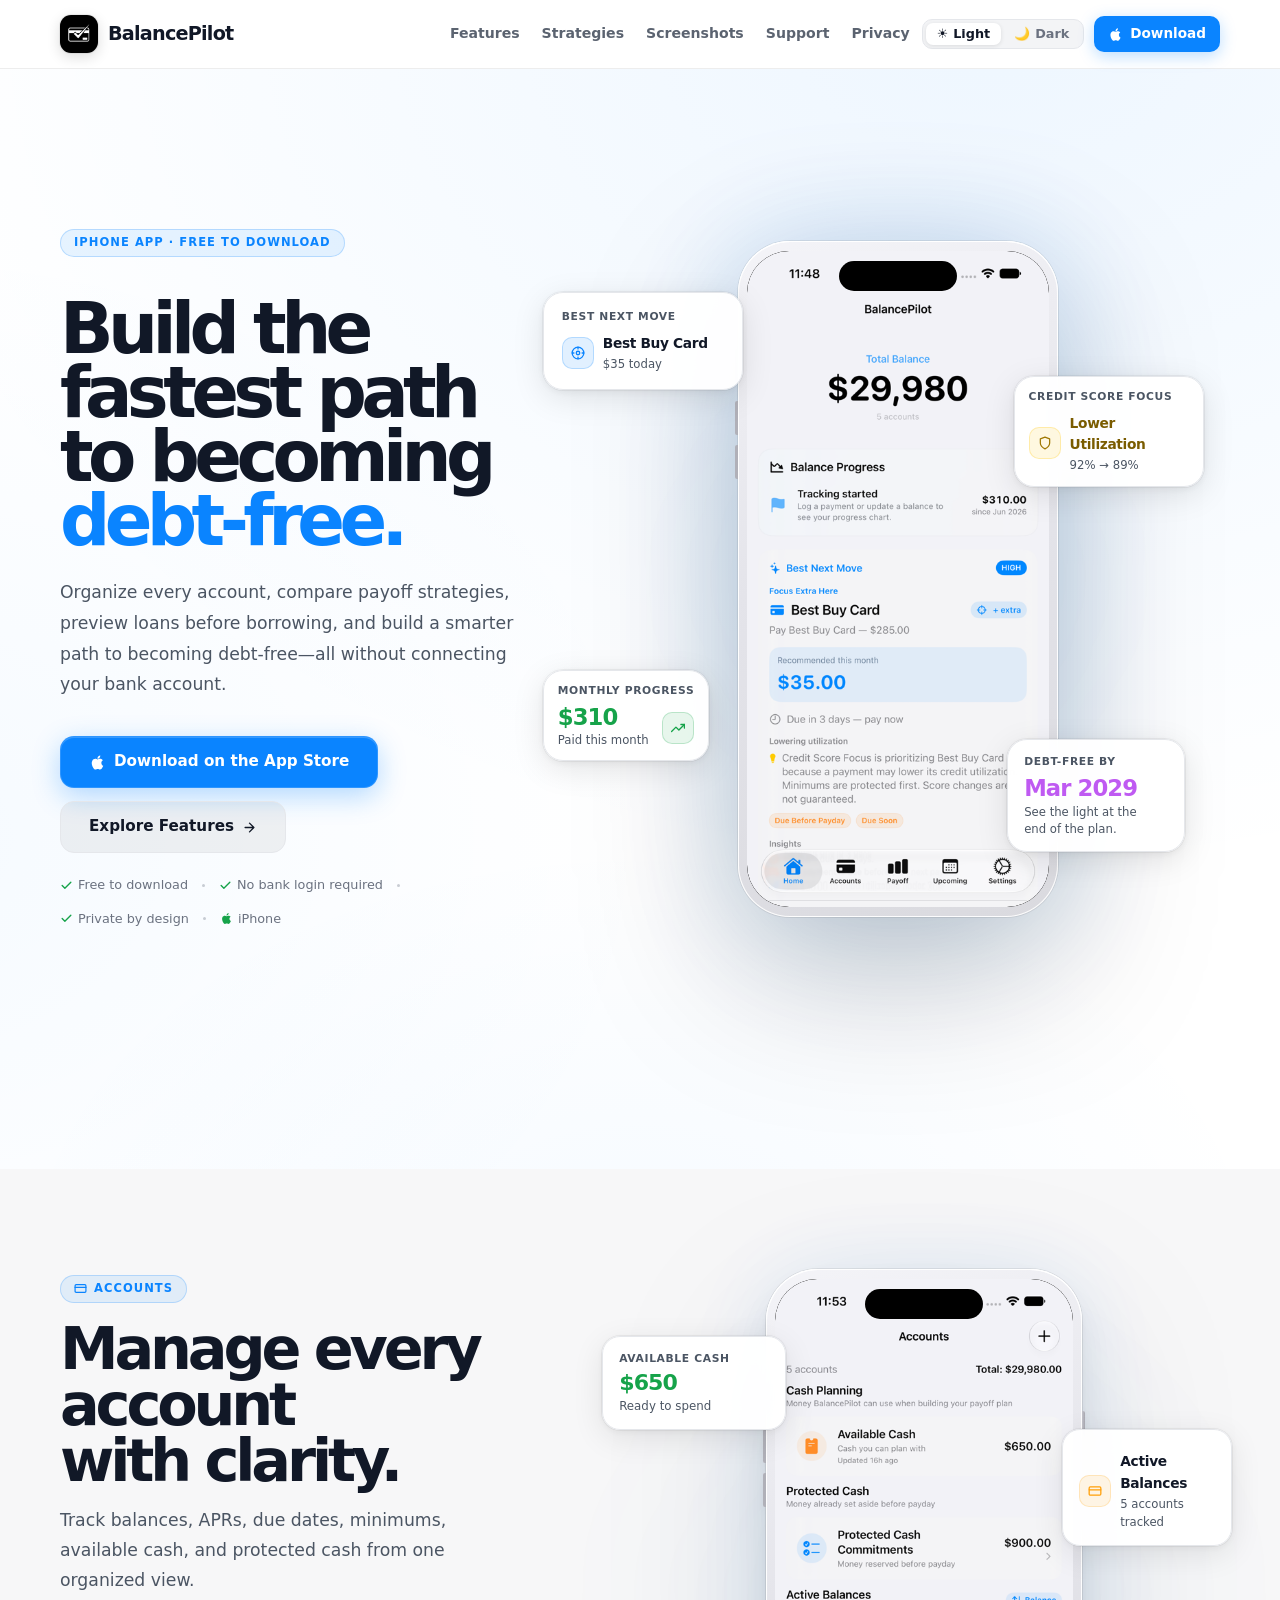
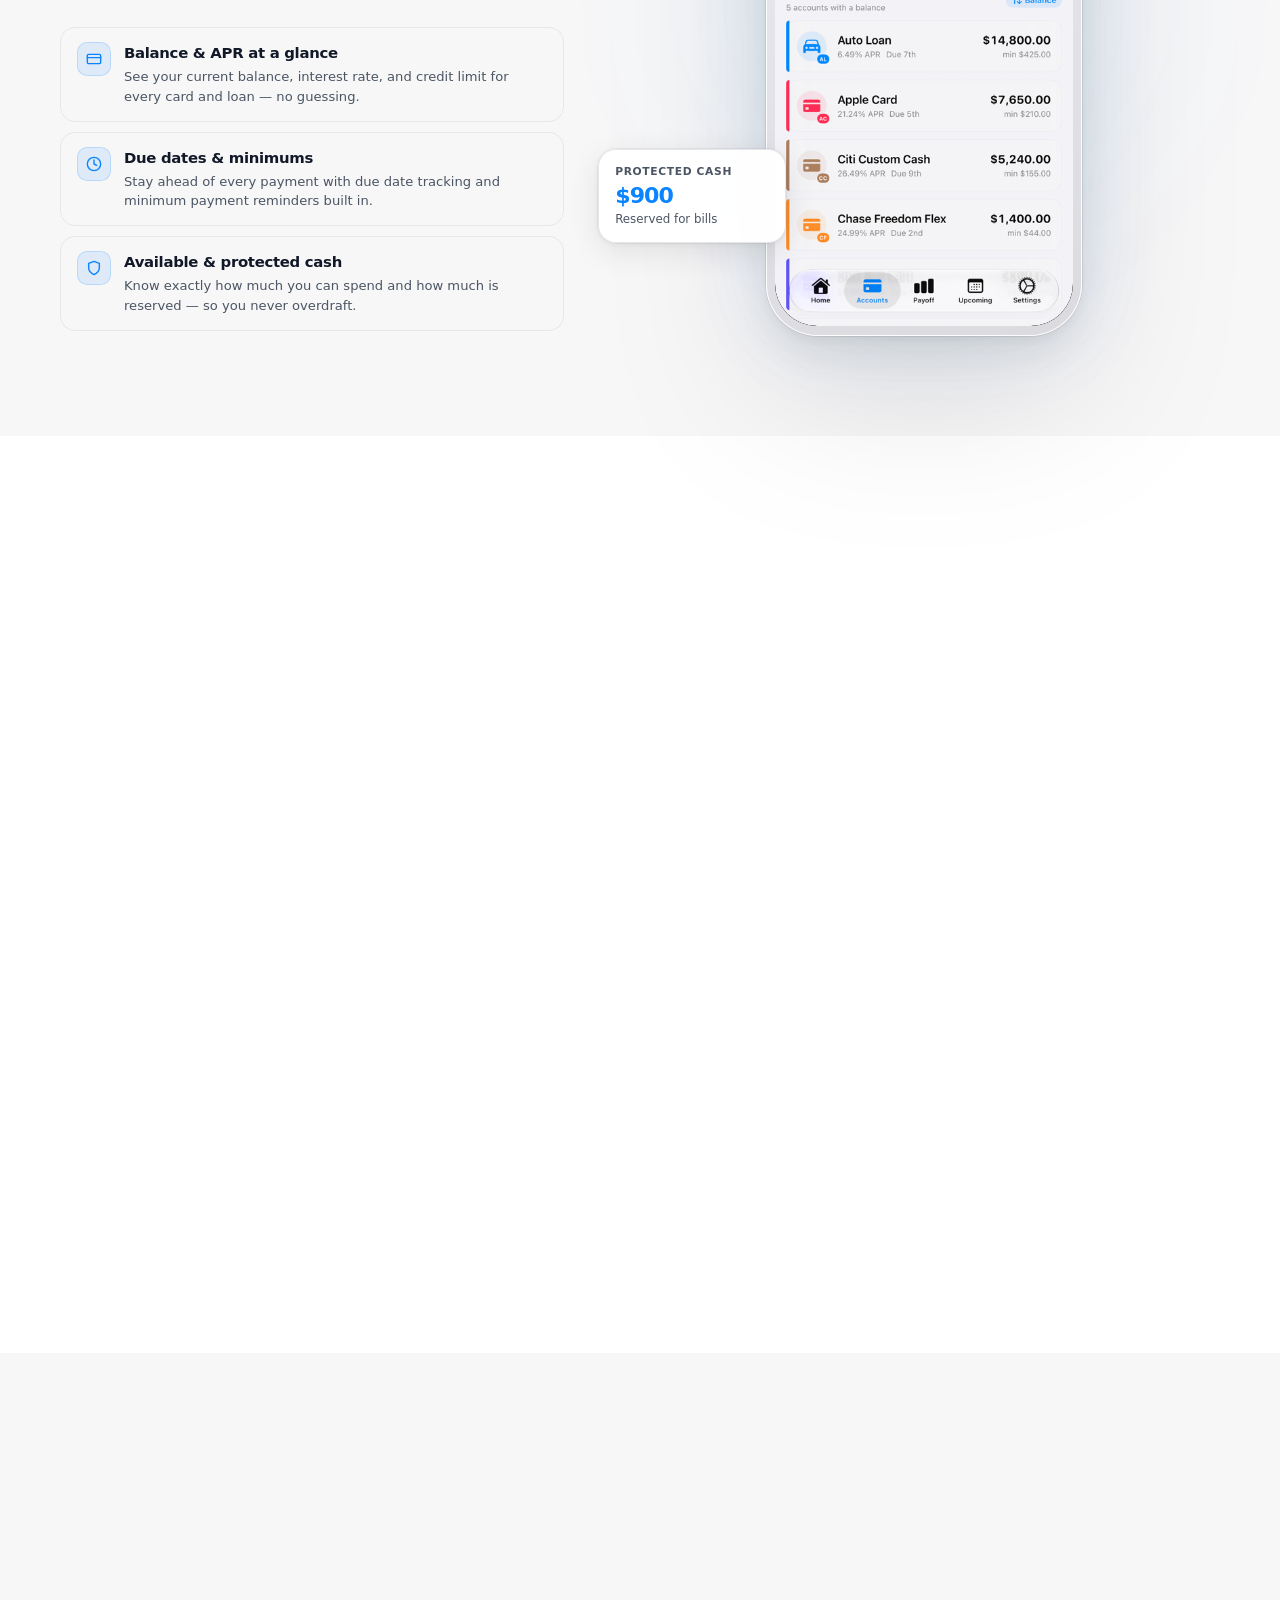
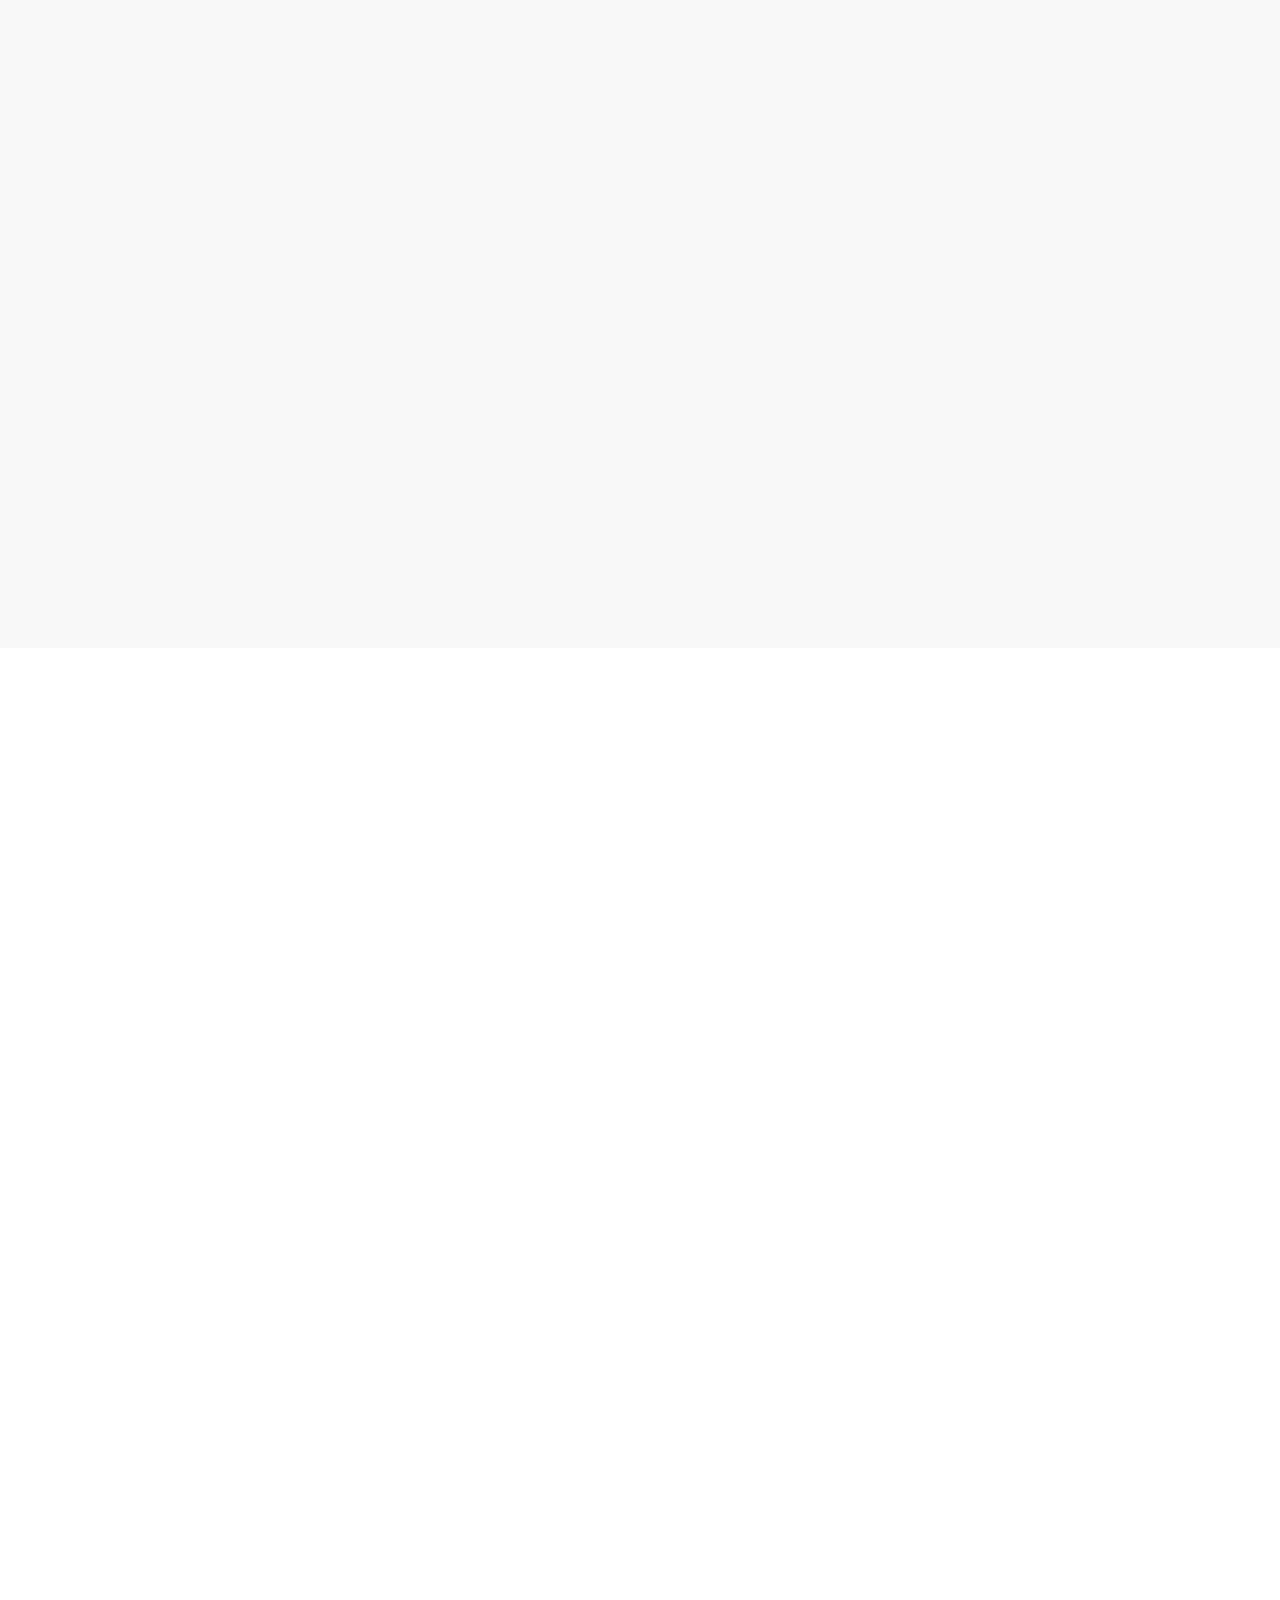
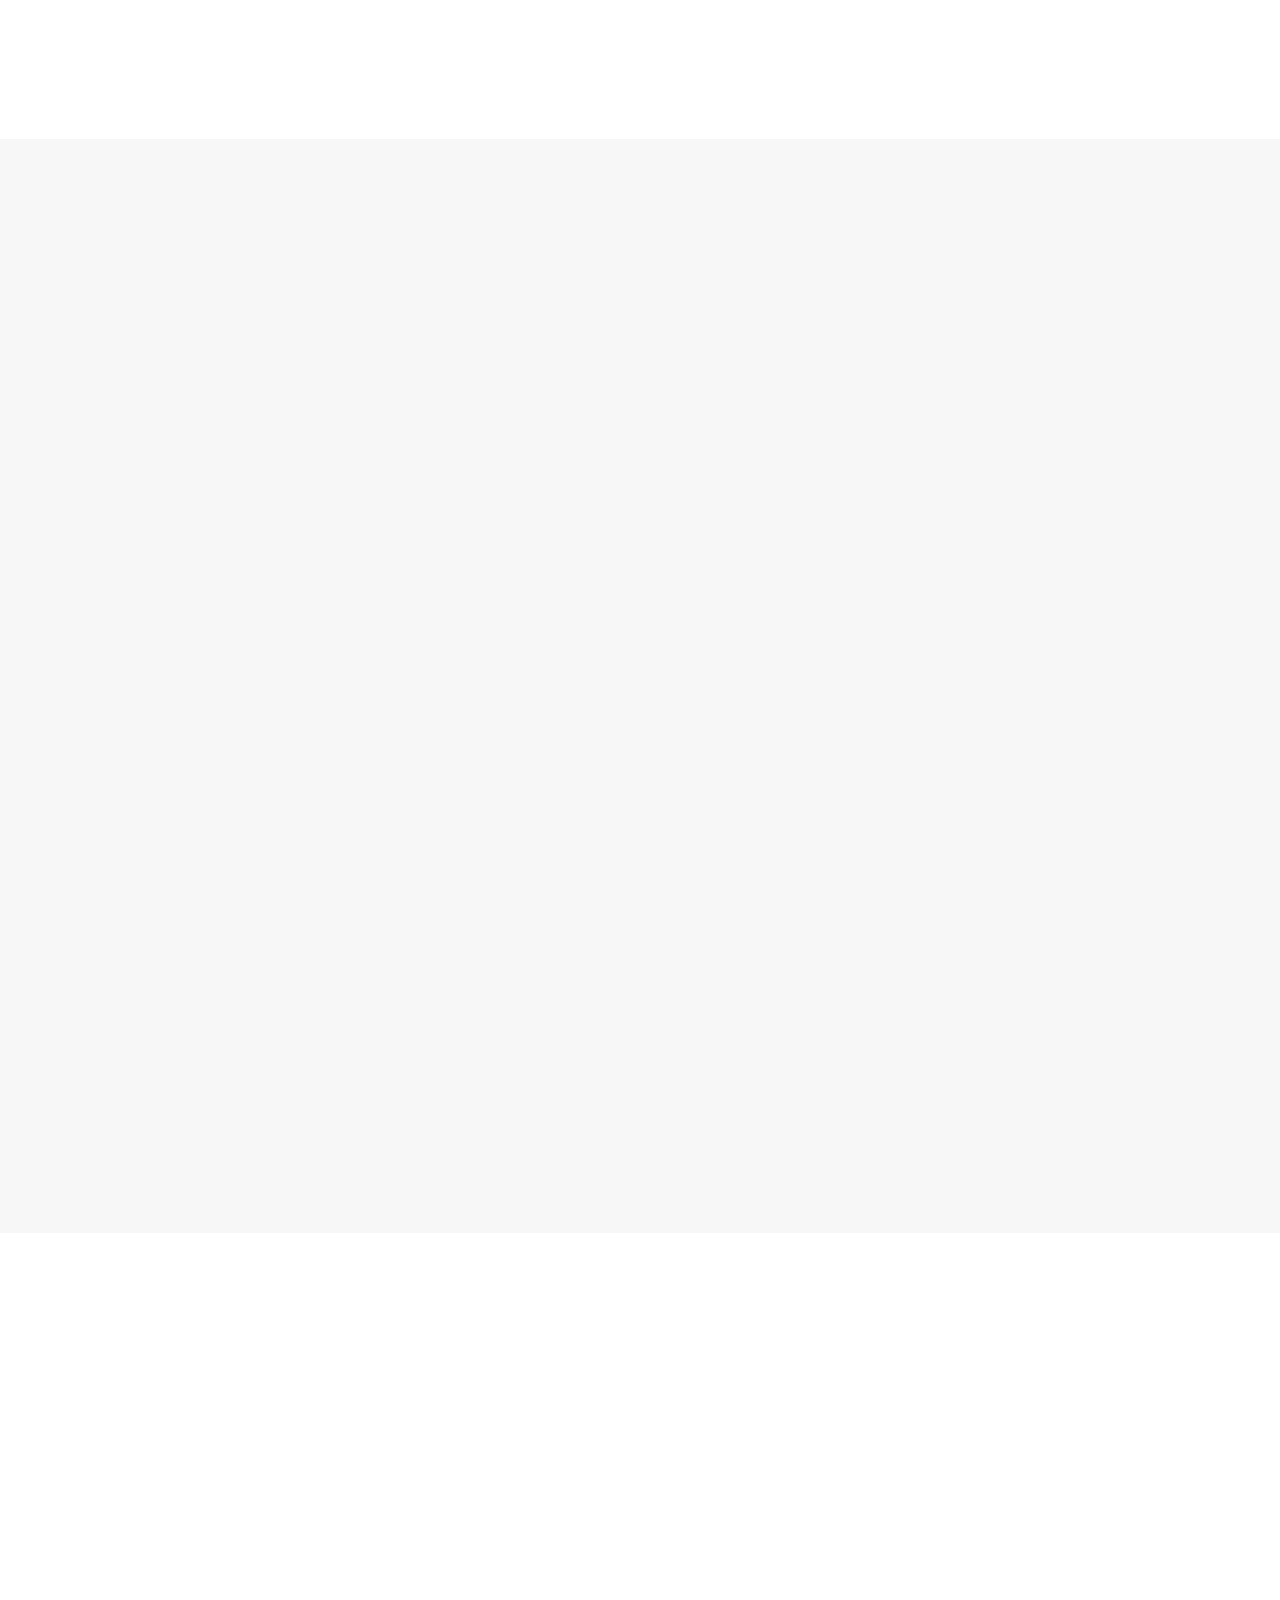
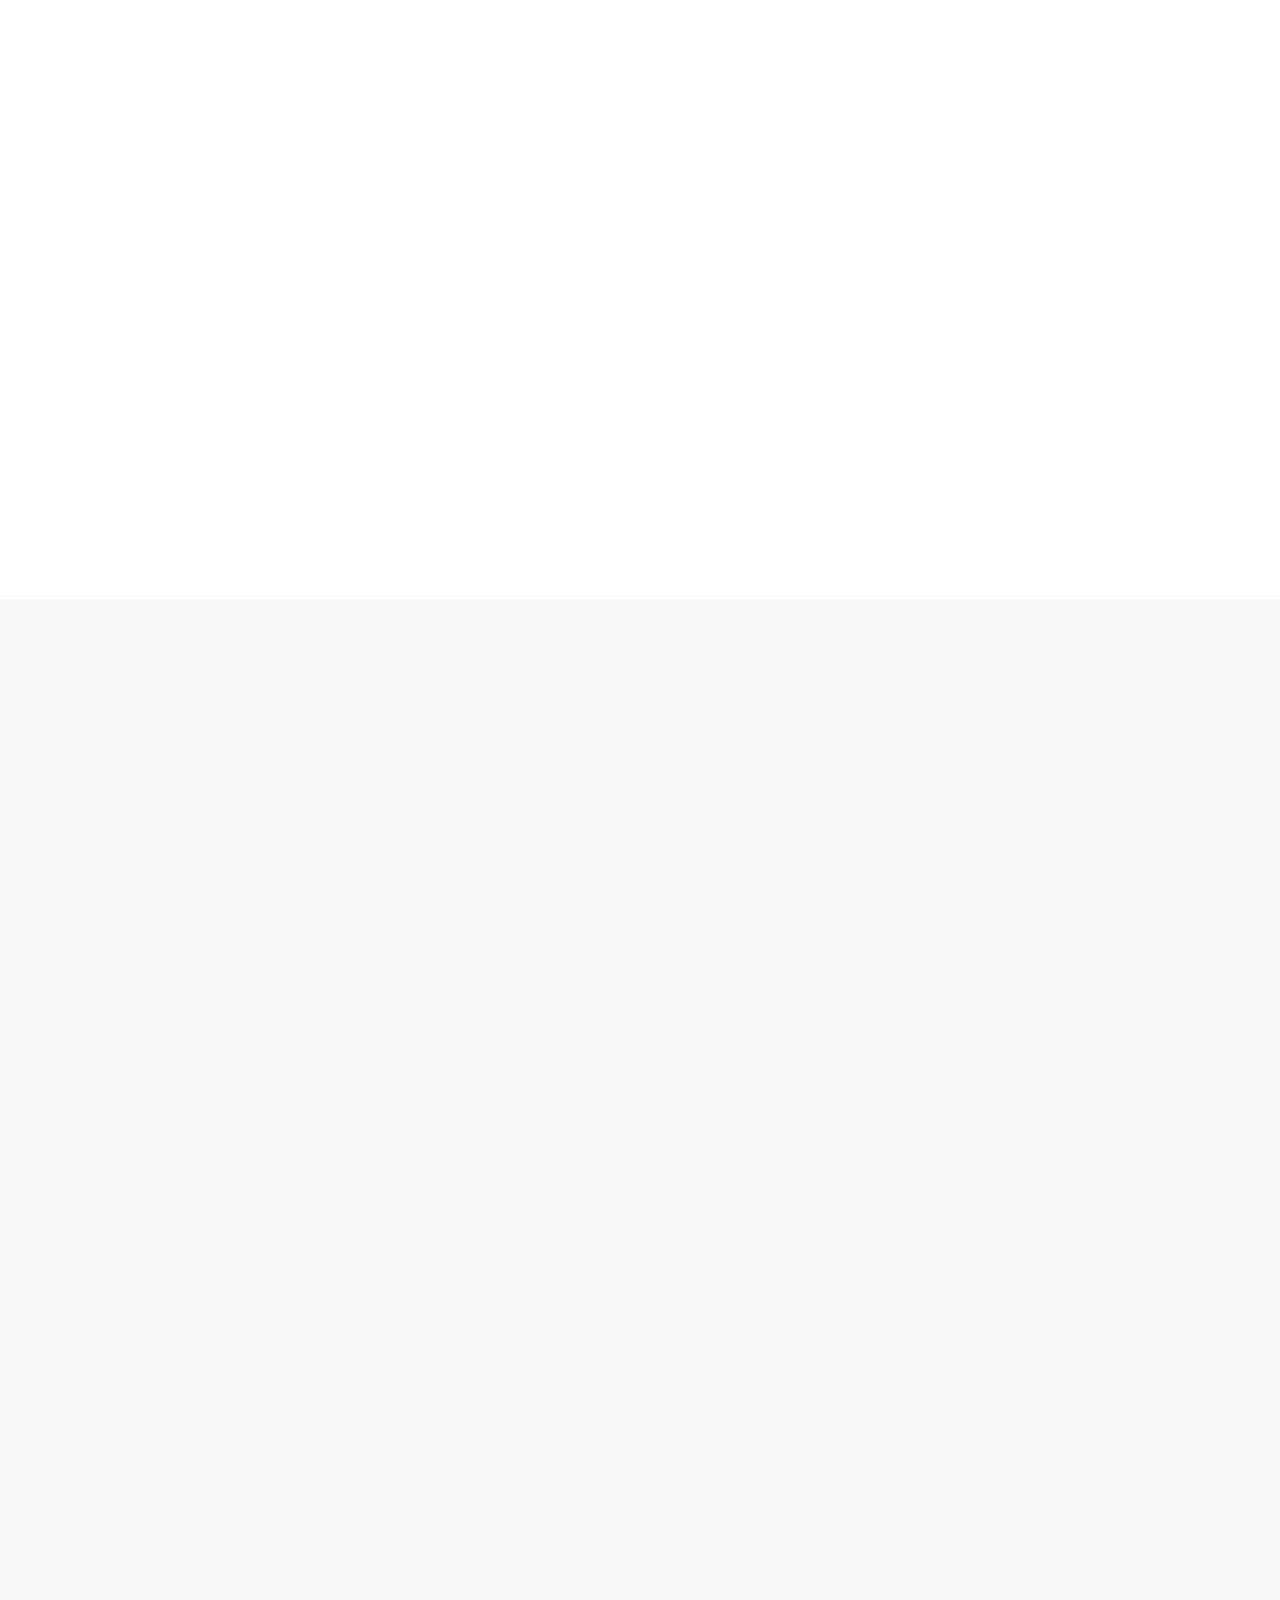
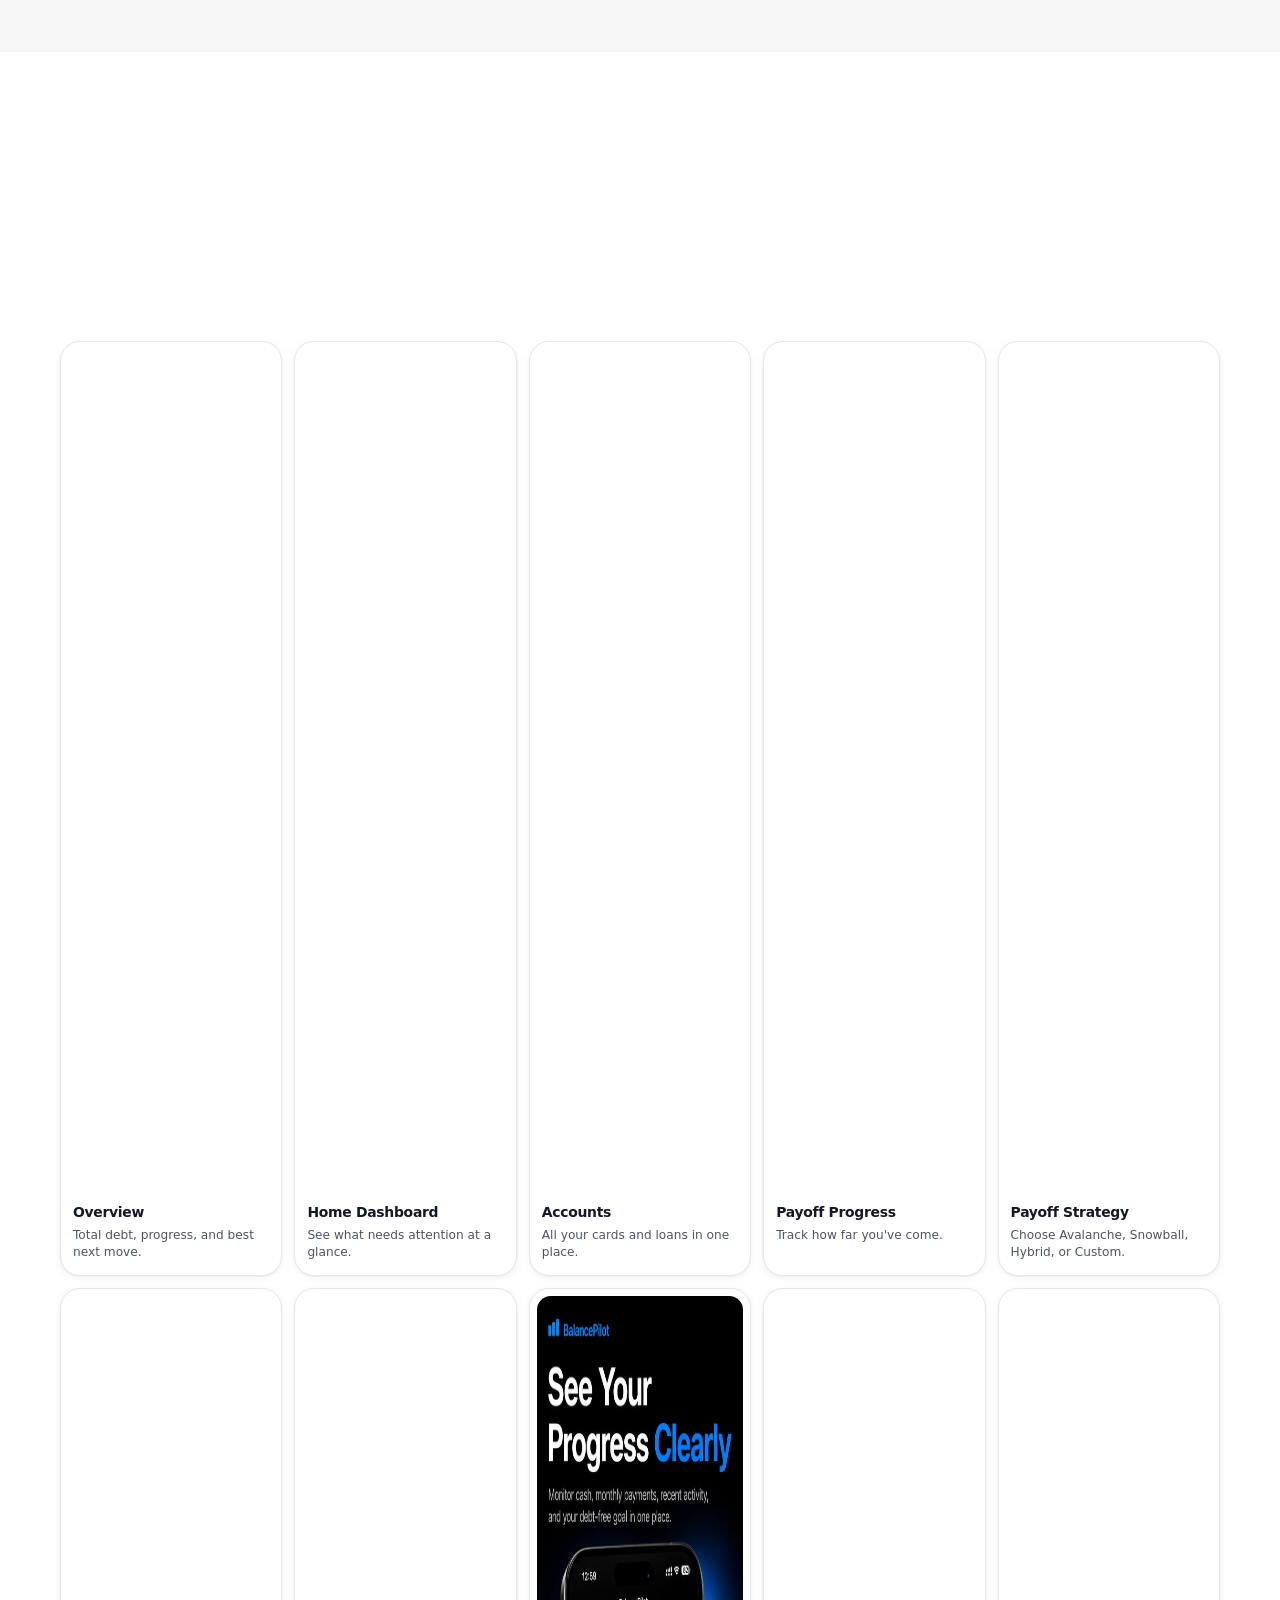
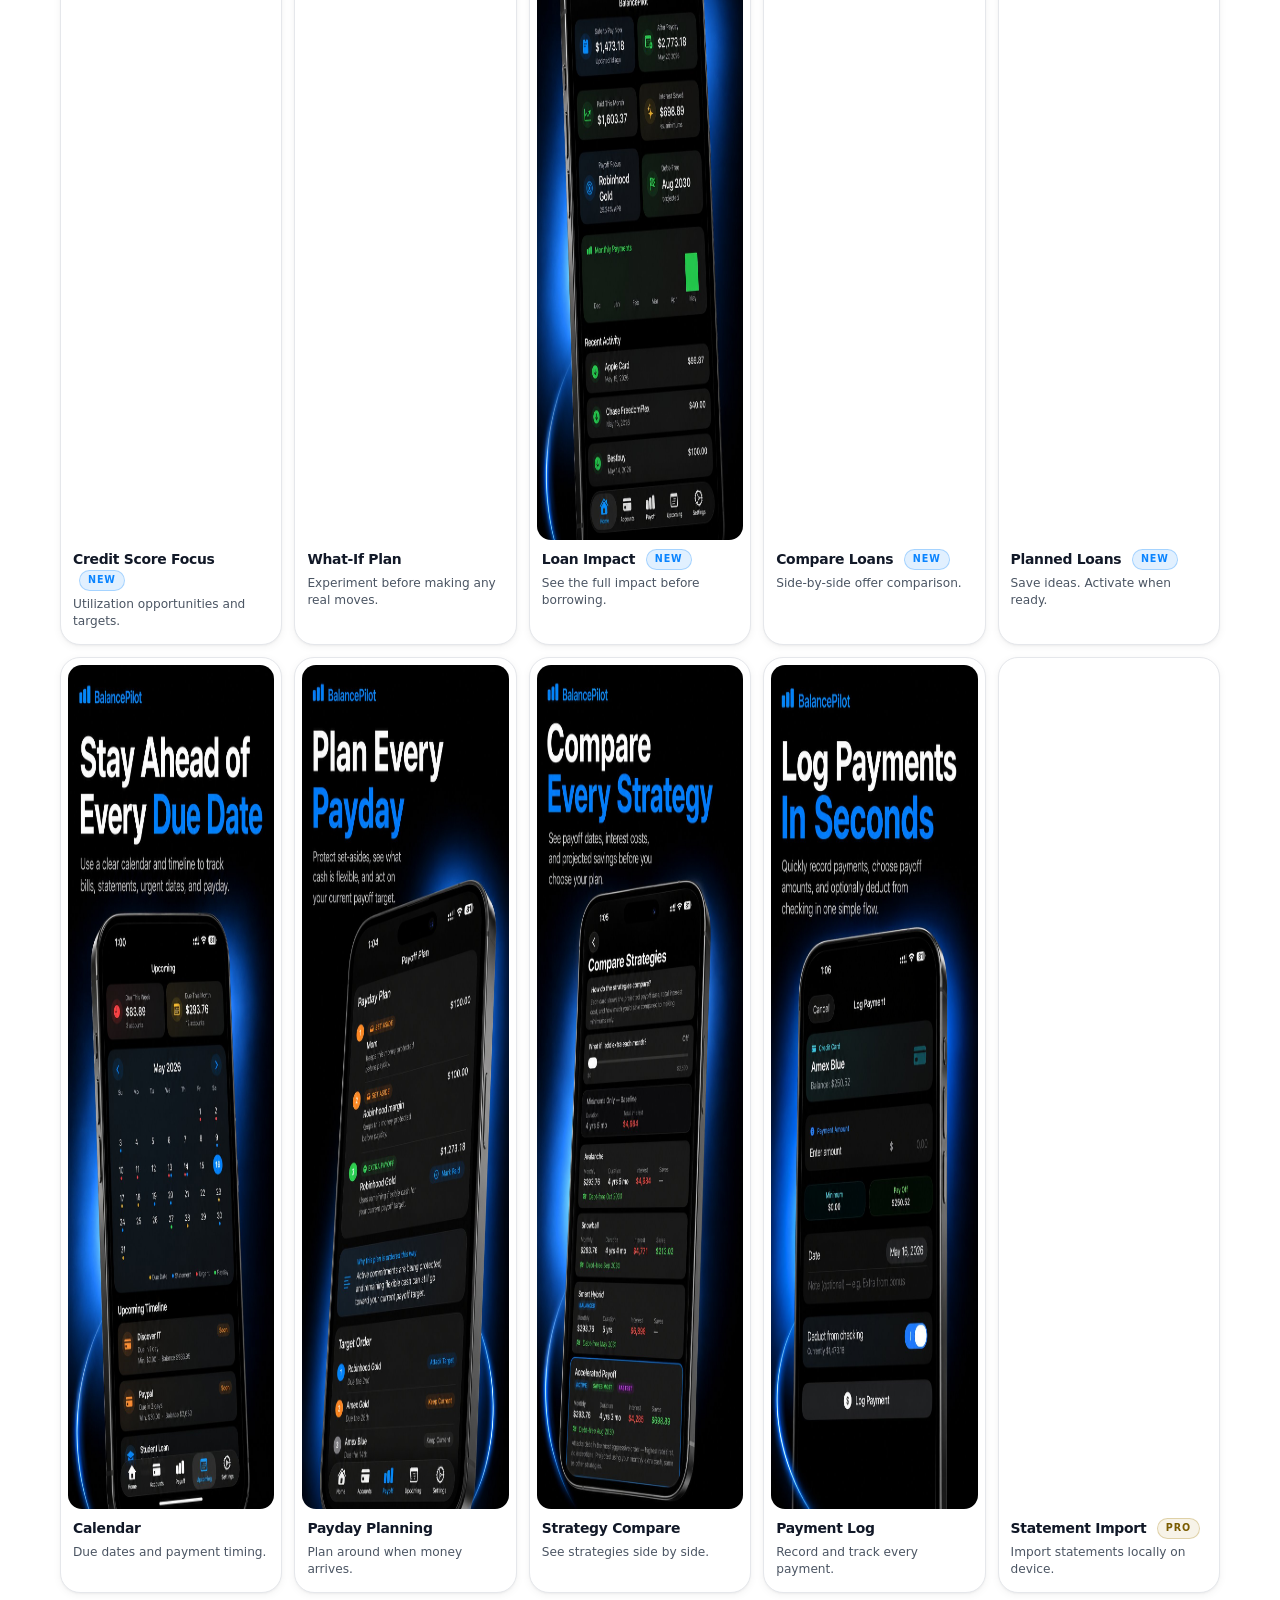
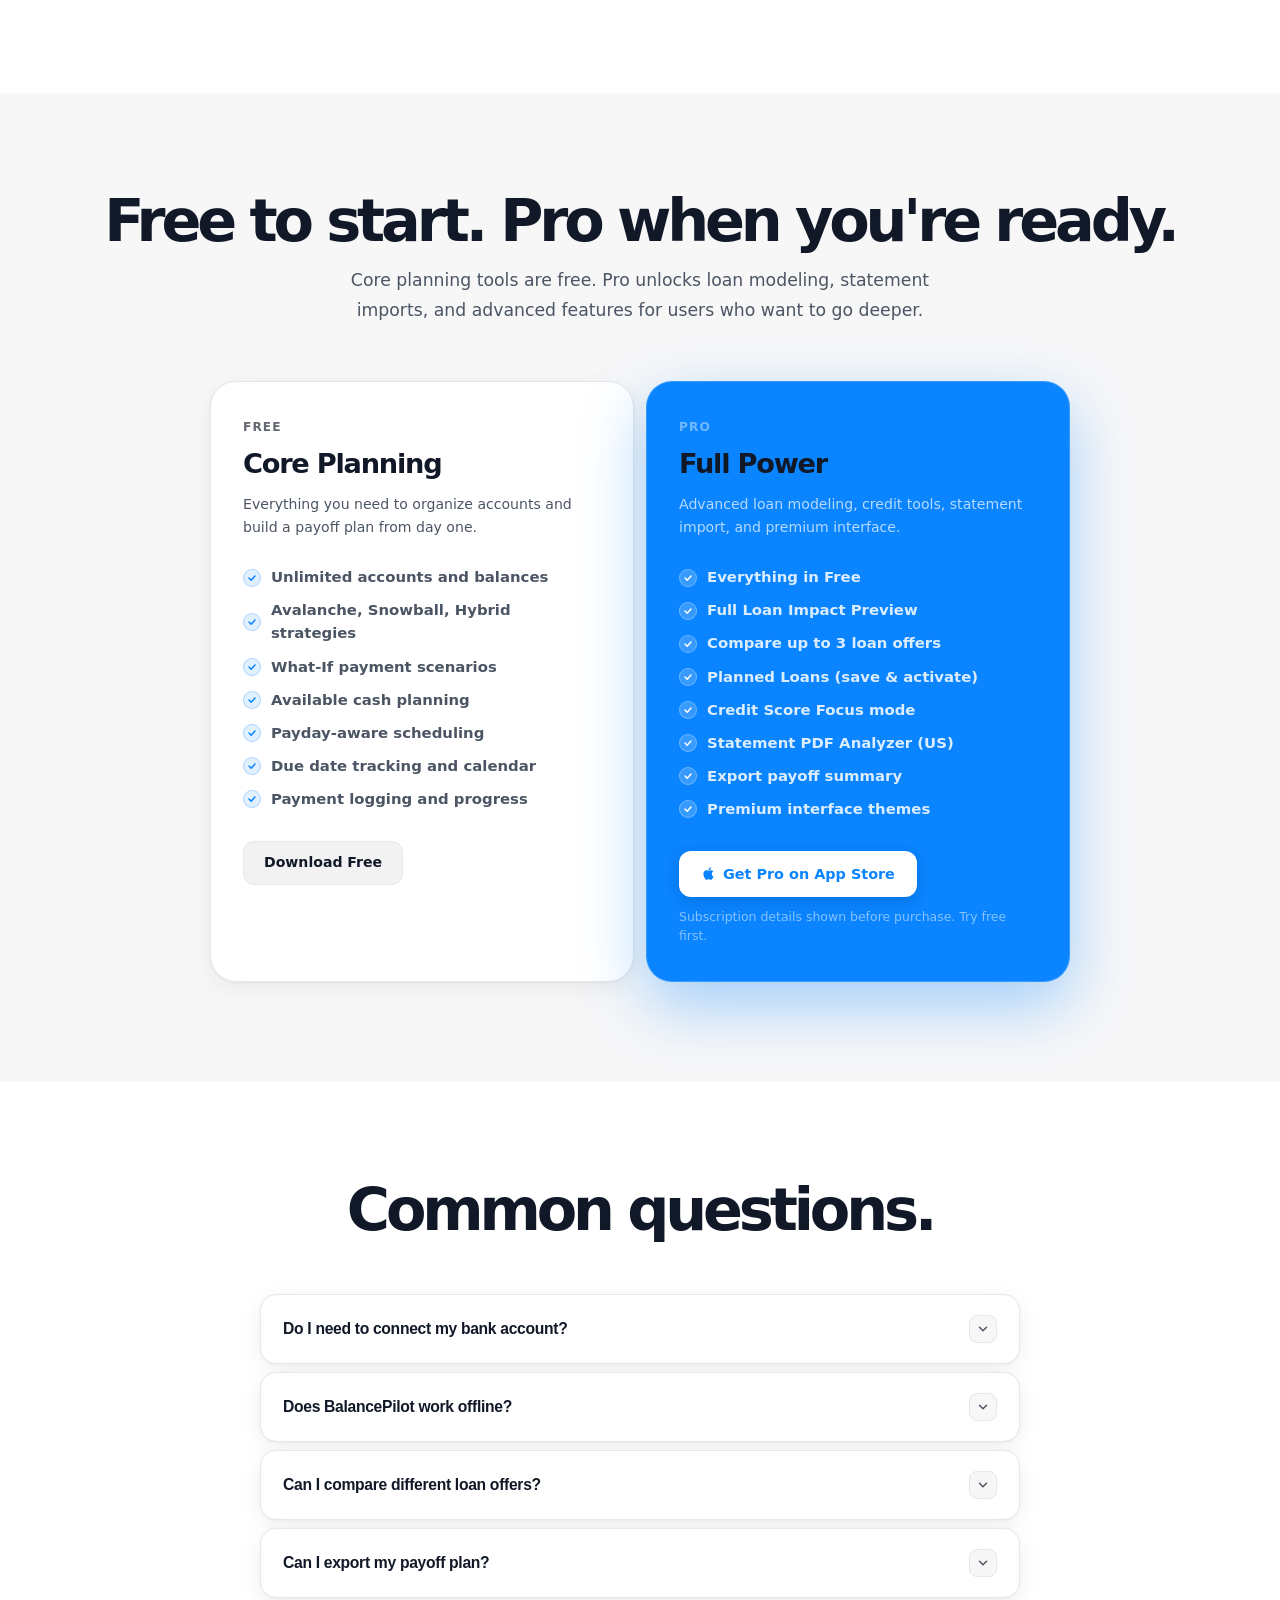
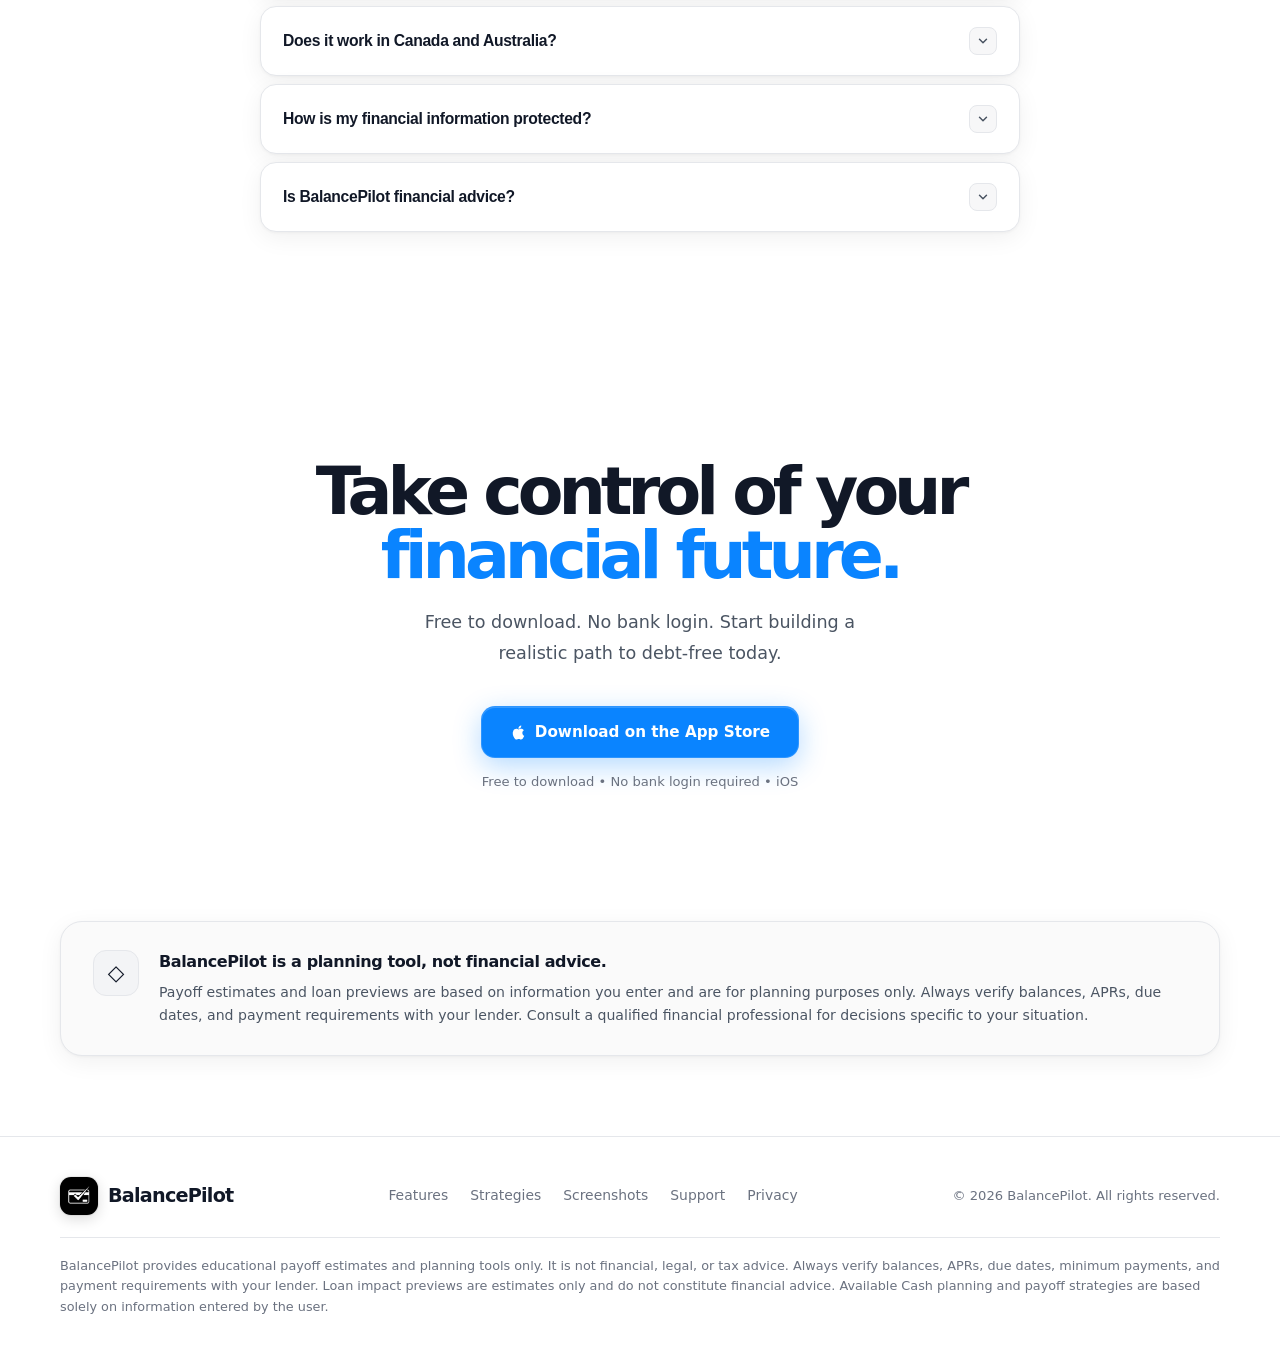
==== index.html @ ba4b8914 "feat: Payoff Plan section with 4 floating cards and premium iPhone frame - New #payoff-plan section " ====
<!DOCTYPE html>
<html lang="en">
<head>
<meta charset="UTF-8" />
<meta name="viewport" content="width=device-width, initial-scale=1.0" />
<meta name="description" content="Plan your debt payoff, compare loan scenarios, preview financial decisions, and understand the impact before you borrow with BalancePilot." />
<meta name="keywords" content="debt payoff planner, debt payoff app, loan impact calculator, debt planning app, payoff strategy app, manual debt tracker, credit utilization tracker, what-if debt planner" />
<meta name="theme-color" content="#FFFFFF" />
<title>BalancePilot – Debt Payoff Planner & Loan Impact Preview App</title>
<script>
(function(){var t=localStorage.getItem('bp-theme')||(window.matchMedia('(prefers-color-scheme: dark)').matches?'dark':'light');document.documentElement.setAttribute('data-theme',t);}());
</script>
<link rel="stylesheet" href="theme.css" />
<link rel="icon" type="image/png" href="balancepilot-icon.png" />
<link rel="apple-touch-icon" href="balancepilot-icon.png" />
<link rel="canonical" href="https://balancepilot.net/" />
<link rel="preload" as="image" href="01-home-dashboard-light.png" fetchpriority="high" />
<meta property="og:type" content="website" />
<meta property="og:url" content="https://balancepilot.net/" />
<meta property="og:title" content="BalancePilot – Debt Payoff Planner & Loan Impact Preview App" />
<meta property="og:description" content="Plan your debt payoff, compare loan scenarios, preview financial decisions, and understand the impact before you borrow." />
<meta property="og:image" content="https://balancepilot.net/balancepilot-og.png" />
<script type="application/ld+json">
{"@context":"https://schema.org","@type":"MobileApplication","name":"BalancePilot","description":"Plan your debt payoff, compare loan scenarios, preview financial decisions, and understand the impact before you borrow.","operatingSystem":"iOS","applicationCategory":"FinanceApplication","url":"https://balancepilot.net","downloadUrl":"https://apps.apple.com/app/balancepilot/id6763011325","offers":{"@type":"Offer","price":"0.00","priceCurrency":"USD"}}
</script>
<style>
/* ═══════════════════════════════════════
   BalancePilot — Homepage v2
   Apple-quality premium redesign
═══════════════════════════════════════ */
:root {
  --r: 24px;
  --max: 1160px;
  font-family: Inter, ui-sans-serif, system-ui, -apple-system, BlinkMacSystemFont, "SF Pro Display", "Segoe UI", sans-serif;
}
*, *::before, *::after { box-sizing: border-box; margin: 0; padding: 0; }
html { scroll-behavior: smooth; scroll-padding-top: 80px; }
body { background: var(--bg); color: var(--text); line-height: 1.55; overflow-x: hidden; }
a { color: inherit; text-decoration: none; }
img { max-width: 100%; display: block; }
.container { width: min(100% - 40px, var(--max)); margin: 0 auto; }

/* ── Animations ── */
@keyframes float    { 0%,100%{transform:translateY(0)}  50%{transform:translateY(-4px)} }
@keyframes floatB   { 0%,100%{transform:translateY(0)}  50%{transform:translateY(-3px)} }
@keyframes glowPulse{ 0%,100%{opacity:.45;transform:scale(1)} 50%{opacity:.75;transform:scale(1.08)} }
.fade-in { opacity:0; transform:translateY(26px); transition:opacity .65s cubic-bezier(.22,1,.36,1),transform .65s cubic-bezier(.22,1,.36,1); }
.fade-in.visible { opacity:1; transform:translateY(0); }
/* Dark mode: floor opacity so content is never completely invisible during fade-in */
[data-theme="dark"] .fade-in:not(.visible) { opacity:0.12; }
.d1{transition-delay:.07s} .d2{transition-delay:.14s} .d3{transition-delay:.21s}
.d4{transition-delay:.28s} .d5{transition-delay:.35s} .d6{transition-delay:.42s}

/* ── Nav ── */
header {
  position:sticky; top:0; z-index:100;
  background:var(--header-bg);
  border-bottom:1px solid var(--header-border);
  backdrop-filter:blur(24px) saturate(1.6);
  -webkit-backdrop-filter:blur(24px) saturate(1.6);
}
.nav { min-height:68px; display:flex; align-items:center; justify-content:space-between; gap:12px; }
.brand { display:inline-flex; align-items:center; gap:10px; font-size:1.2rem; font-weight:800; color:var(--text); letter-spacing:-.04em; flex-shrink:0; }
.logo-icon { width:38px; height:38px; border-radius:11px; object-fit:cover; background:var(--logo-bg); box-shadow:0 4px 14px rgba(0,0,0,.14),0 0 0 1px rgba(0,0,0,.06); }
[data-theme="dark"] .logo-icon { box-shadow:0 6px 18px rgba(0,0,0,.50),0 0 0 1px rgba(255,255,255,.10); }
.links { display:flex; align-items:center; gap:2px; }
.links a:not(.nav-btn) { padding:6px 10px; border-radius:8px; color:var(--nav-link-color); font-weight:600; font-size:.88rem; opacity:.82; transition:opacity .15s,color .15s; }
.links a:not(.nav-btn):hover { opacity:1; color:var(--blue); }
.nav-btn {
  display:inline-flex; align-items:center; justify-content:center; gap:7px;
  height:36px; padding:0 14px; border-radius:10px; margin-left:8px;
  border:none; font-weight:700; font-size:.85rem;
  background:var(--blue); color:white;
  box-shadow:0 4px 16px rgba(10,132,255,.28);
  cursor:pointer; transition:transform .15s,box-shadow .15s,filter .15s;
  white-space:nowrap;
}
.nav-btn:hover { transform:translateY(-1px); box-shadow:0 8px 26px rgba(10,132,255,.38); filter:brightness(1.06); }
.nav-btn:active { transform:translateY(0); filter:brightness(.96); }
.mob-toggle {
  display:none; width:40px; height:40px; border-radius:11px;
  border:1px solid var(--stroke); background:var(--mob-toggle-bg); color:var(--text);
  align-items:center; justify-content:center; flex-direction:column; gap:5px; cursor:pointer;
}
.mob-toggle span { width:18px; height:1.5px; border-radius:999px; background:currentColor; transition:transform .18s ease,opacity .18s ease; }
.mob-toggle[aria-expanded="true"] span:nth-child(1){transform:translateY(6.5px) rotate(45deg)}
.mob-toggle[aria-expanded="true"] span:nth-child(2){opacity:0}
.mob-toggle[aria-expanded="true"] span:nth-child(3){transform:translateY(-6.5px) rotate(-45deg)}
.mobile-menu { display:none; }

/* ── Theme switch (from theme.css) ── */

/* ── Badges ── */
.badge-new,.badge-pro {
  display:inline-flex; align-items:center; padding:2px 8px; border-radius:999px;
  font-size:.6rem; font-weight:800; letter-spacing:.09em; text-transform:uppercase;
  margin-left:6px; vertical-align:middle; position:relative; top:-1px;
}
.badge-new { background:rgba(10,132,255,.12); border:1px solid rgba(10,132,255,.28); color:var(--blue); }
.badge-pro { background:var(--badge-pro-bg); border:1px solid var(--badge-pro-border); color:var(--badge-pro-color); }

/* ── Shared button ── */
.btn {
  display:inline-flex; align-items:center; justify-content:center; gap:8px;
  height:52px; padding:0 28px; border-radius:14px;
  font-weight:800; font-size:.95rem; cursor:pointer; border:1px solid transparent;
  transition:transform .18s cubic-bezier(.22,1,.36,1),box-shadow .18s ease,filter .15s;
}
.btn-primary {
  background:var(--blue); color:white;
  border-color:rgba(255,255,255,.14);
  box-shadow:0 8px 28px rgba(10,132,255,.30),inset 0 1px 0 rgba(255,255,255,.18);
}
.btn-primary:hover { transform:translateY(-2px); box-shadow:0 16px 44px rgba(10,132,255,.42),inset 0 1px 0 rgba(255,255,255,.18); filter:brightness(1.05); }
.btn-primary:active { transform:translateY(0); filter:brightness(.96); transition-duration:.06s; }
.btn-secondary { background:var(--btn-sec-bg); color:var(--btn-sec-color); border-color:var(--btn-sec-border); }
.btn-secondary:hover { transform:translateY(-2px); box-shadow:0 8px 22px rgba(0,0,0,.10); }
.btn-secondary:active { transform:translateY(0); transition-duration:.06s; }
.btn-sm { height:44px; padding:0 20px; font-size:.88rem; border-radius:11px; }

/* ── Eyebrow ── */
.eyebrow {
  display:inline-flex; align-items:center; gap:7px; padding:4px 13px; border-radius:999px;
  background:rgba(10,132,255,.09); border:1px solid rgba(10,132,255,.22);
  color:var(--blue); font-size:.72rem; font-weight:700; letter-spacing:.09em; text-transform:uppercase;
  margin-bottom:18px;
}

/* ── Section ── */
section { padding:100px 0; }
h1 { font-size:clamp(3rem,5.8vw,5.4rem); line-height:.91; letter-spacing:-.08em; text-wrap:balance; }
h2 { font-size:clamp(2.2rem,4.6vw,4rem); line-height:.95; letter-spacing:-.07em; text-wrap:balance; }
.sec-head { margin-bottom:56px; }
.sec-head.center { text-align:center; }
.sec-sub { color:var(--muted); font-size:1.08rem; line-height:1.75; margin-top:16px; }
.sec-sub.narrow { max-width:580px; }
.sec-sub.cx { margin-left:auto; margin-right:auto; }
.accent { color:var(--blue); }
.glass { background:var(--card-bg); border:1px solid var(--card-border); border-radius:var(--r); box-shadow:var(--card-shadow); }

/* ════════════════════════════
   1 · HERO
════════════════════════════ */
.hero {
  padding:160px 0 240px; position:relative; overflow:hidden; background:var(--bg);
}
.hero::before {
  content:''; position:absolute; inset:0; pointer-events:none; z-index:0;
  background:
    radial-gradient(ellipse 90% 80% at 78%  -6%, var(--orb-1), transparent),
    radial-gradient(ellipse 60% 55% at -8%  70%, var(--orb-2), transparent),
    radial-gradient(ellipse 50% 40% at 50% 110%, var(--orb-2), transparent);
}
.hero .container { position:relative; z-index:1; }
.hero-grid {
  display:grid; grid-template-columns:42fr 58fr;
  gap:48px; align-items:center;
}
.hero-kicker { margin-bottom:22px; }
h1.hero-headline { margin-bottom:24px; font-size:clamp(2.8rem,5.5vw,5.2rem); }
.hero-sub { color:var(--muted); font-size:1.08rem; line-height:1.78; max-width:480px; margin-bottom:36px; }
.hero-ctas { display:flex; align-items:center; gap:13px; flex-wrap:wrap; }
.hero-trust {
  display:flex; align-items:center; gap:14px; flex-wrap:wrap;
  margin-top:22px; color:var(--muted-2); font-size:.8rem; font-weight:500;
}
.hero-trust-item { display:flex; align-items:center; gap:5px; }
.hero-trust-item svg { color:var(--green); flex-shrink:0; }
[data-theme="light"] .hero-trust-item svg { color:#16a34a; }
.hero-trust-sep { width:3px; height:3px; border-radius:50%; background:var(--muted-2); opacity:.35; }
.hero-mob-ctas { display:none; flex-direction:column; align-items:center; gap:10px; padding-top:4px; }
.hero-mob-ctas .btn-primary { width:100%; }
.hero-mob-note { color:var(--muted-2); font-size:.8rem; }

/* ── Device showcase ── */
.showcase {
  position:relative; display:flex; justify-content:center; align-items:center;
  min-height:700px;
}
.showcase-glow {
  position:absolute; width:460px; height:460px; border-radius:50%;
  background:radial-gradient(circle, var(--orb-1), transparent 64%);
  filter:blur(56px); pointer-events:none; z-index:0;
  animation:glowPulse 9s ease-in-out infinite;
}

/* ── iPhone 17 Pro Max CSS frame ── */
.iphone {
  position:relative; z-index:2; width:320px; flex-shrink:0;
  animation:float 11s ease-in-out infinite;
  filter:
    drop-shadow(0 52px 80px rgba(0,0,0,.22))
    drop-shadow(0 0 56px rgba(10,132,255,.16));
}
[data-theme="dark"] .iphone {
  filter:
    drop-shadow(0 56px 96px rgba(0,0,0,.72))
    drop-shadow(0 0 72px rgba(10,132,255,.26));
}
.iphone-body {
  position:relative; border-radius:52px;
  padding:10px 9px;
  background:linear-gradient(160deg, #2c2c30 0%, #1c1c1e 45%, #131315 100%);
  box-shadow:
    inset 0 0 0 1px rgba(255,255,255,.15),
    inset 0 1px 0 rgba(255,255,255,.26),
    inset 0 -1px 0 rgba(0,0,0,.5),
    0 0 0 1px rgba(0,0,0,.65);
}
[data-theme="light"] .iphone-body {
  background:linear-gradient(160deg, #f4f4f8 0%, #e4e4ea 45%, #dadadf 100%);
  box-shadow:
    inset 0 0 0 1px rgba(255,255,255,.95),
    inset 0 1px 0 rgba(255,255,255,1),
    inset 0 -1px 0 rgba(0,0,0,.06),
    0 0 0 1px rgba(0,0,0,.08);
}
/* Left side: volume + mute buttons */
.iphone-body::before {
  content:'';
  position:absolute; left:-3px; top:108px;
  width:3px; height:34px;
  border-radius:2px 0 0 2px;
  background:linear-gradient(90deg, #0a0a0c 0%, #1e1e22 100%);
  box-shadow:0 52px 0 currentColor, 0 96px 0 currentColor;
  color:#0a0a0c;
}
[data-theme="light"] .iphone-body::before {
  background:linear-gradient(90deg, #a8a8b0 0%, #c4c4cc 100%);
  box-shadow:0 52px 0 #b0b0b8, 0 96px 0 #b0b0b8;
}
/* Right side: power button */
.iphone-body::after {
  content:'';
  position:absolute; right:-3px; top:142px;
  width:3px; height:68px;
  border-radius:0 2px 2px 0;
  background:linear-gradient(270deg, #0a0a0c 0%, #1e1e22 100%);
}
[data-theme="light"] .iphone-body::after {
  background:linear-gradient(270deg, #a8a8b0 0%, #c4c4cc 100%);
}
.iphone-screen {
  position:relative; border-radius:42px; overflow:hidden;
  background:#000; line-height:0;
}
.iphone-screen img {
  width:100%; display:block;
  border-radius:42px;
}
.iphone-island {
  position:absolute; top:10px; left:50%; transform:translateX(-50%);
  width:118px; height:30px; background:#000;
  border-radius:18px; z-index:10; pointer-events:none;
  box-shadow:0 0 0 1px rgba(255,255,255,.05);
}

/* ── Floating metric cards ── */
.fc {
  position:absolute; z-index:4;
  background:var(--surface);
  border:1px solid var(--card-border);
  border-radius:20px;
  box-shadow:
    var(--card-shadow),
    0 0 0 0.5px rgba(255,255,255,.06);
  padding:14px 16px; min-width:172px;
  transition:transform .22s cubic-bezier(.22,1,.36,1), box-shadow .22s ease;
  backdrop-filter:blur(12px);
}
[data-theme="light"] .fc {
  background:rgba(255,255,255,.96);
  box-shadow:0 8px 32px rgba(0,0,0,.10), 0 2px 8px rgba(0,0,0,.06), 0 0 0 1px rgba(0,0,0,.05);
}
.fc:hover { transform:translateY(-3px) scale(1.015); box-shadow:var(--card-shadow-h); }

/* Primary card — largest, most visual weight */
.fc-1 { top:9%;     left:-5%;  animation:floatB 9.5s ease-in-out infinite; padding:16px 18px; min-width:200px; }
/* Medium card — right side, overlaps phone slightly */
.fc-2 { bottom:11%; left:67%;  animation:floatB 11s 1.5s ease-in-out infinite; min-width:178px; max-width:195px; }
/* Supporting cards — smaller */
.fc-3 { top:21%;    left:68%;  animation:floatB 8.5s 2.2s ease-in-out infinite; padding:12px 14px; min-width:160px; max-width:190px; font-size:.95em; }
.fc-4 { bottom:24%; left:-5%;  animation:floatB 10s 0.8s ease-in-out infinite; padding:12px 14px; min-width:160px; font-size:.95em; }

.fc-lbl { font-size:.67rem; font-weight:700; color:var(--muted); letter-spacing:.06em; text-transform:uppercase; margin-bottom:6px; }
.fc-val { font-size:1.42rem; font-weight:800; letter-spacing:-.04em; line-height:1; }
.fc-note { color:var(--muted); font-size:.73rem; margin-top:5px; line-height:1.4; }
.fc-row { display:flex; align-items:center; gap:9px; margin-top:7px; }
.fc-icon {
  width:32px; height:32px; border-radius:10px; flex-shrink:0;
  display:grid; place-items:center;
}
.fc-icon-blue { background:rgba(10,132,255,.12); border:1px solid rgba(10,132,255,.22); color:var(--blue); }
.fc-icon-purple { background:rgba(191,90,242,.12); border:1px solid rgba(191,90,242,.22); color:#bf5af2; }
.fc-icon-gold { background:rgba(255,193,0,.12); border:1px solid rgba(255,193,0,.25); color:#d4a017; }
[data-theme="light"] .fc-icon-gold { color:#a07800; }
.fc-icon-green { background:rgba(50,215,75,.12); border:1px solid rgba(50,215,75,.22); color:#32d74b; }
[data-theme="light"] .fc-icon-green { background:rgba(22,163,74,.10); border-color:rgba(22,163,74,.22); color:#16a34a; }
.fc-name { font-size:.86rem; font-weight:800; letter-spacing:-.025em; }
.fc-detail { font-size:.73rem; color:var(--muted); margin-top:1px; }
.fc-amt { font-size:1.08rem; font-weight:800; color:var(--blue); letter-spacing:-.03em; margin-left:auto; }
.fc-val-purple { color:#bf5af2; }
.fc-val-green  { color:var(--green); }
[data-theme="light"] .fc-val-green { color:#16a34a; }
.fc-arrow-row { display:flex; align-items:center; gap:5px; margin-top:8px; font-size:.78rem; color:var(--muted); }
.fc-arrow-row strong { color:var(--fc-icon-gold,#d4a017); font-weight:700; }

.chip {
  display:inline-flex; align-items:center; gap:5px; padding:3px 9px;
  border-radius:999px; font-size:.73rem; font-weight:700;
}
.chip-blue  { background:rgba(10,132,255,.12); color:var(--blue);   border:1px solid rgba(10,132,255,.22); }
.chip-green { background:rgba(50,215,75,.12);  color:#32d74b;        border:1px solid rgba(50,215,75,.25); }
[data-theme="light"] .chip-green { background:rgba(22,163,74,.10); color:#16a34a; border-color:rgba(22,163,74,.22); }

/* ════════════════════════════
   1b · ACCOUNTS SECTION
════════════════════════════ */
#accounts { background:var(--bg-2); }
.accts-grid {
  display:grid; grid-template-columns:46fr 54fr;
  gap:64px; align-items:center;
}
.accts-text { }
.accts-showcase {
  position:relative; display:flex; justify-content:center; align-items:center;
  min-height:640px;
}
.accts-glow {
  position:absolute; width:580px; height:580px; border-radius:50%;
  background:radial-gradient(circle, rgba(10,132,255,.06) 0%, rgba(10,132,255,.02) 50%, transparent 70%);
  filter:blur(72px); pointer-events:none; z-index:0;
  animation:glowPulse 10s ease-in-out infinite;
}
[data-theme="dark"] .accts-glow {
  background:radial-gradient(circle,
    rgba(10,100,255,.20) 0%,
    rgba(0,40,160,.10) 38%,
    rgba(0,200,255,.04) 60%,
    transparent 72%);
}
[data-theme="light"] .accts-glow {
  background:radial-gradient(circle, rgba(10,132,255,.055) 0%, rgba(10,132,255,.015) 55%, transparent 72%);
}
.accts-phone {
  position:relative; z-index:2; width:316px; flex-shrink:0;
  animation:float 12s ease-in-out infinite;
  filter:
    drop-shadow(0 6px 4px rgba(0,0,0,.04))
    drop-shadow(0 20px 20px rgba(0,0,0,.06))
    drop-shadow(0 56px 80px rgba(0,0,0,.11))
    drop-shadow(0 0 44px rgba(10,132,255,.09));
}
[data-theme="dark"] .accts-phone {
  filter:
    drop-shadow(0 6px 6px rgba(0,0,0,.18))
    drop-shadow(0 24px 40px rgba(0,0,0,.44))
    drop-shadow(0 64px 96px rgba(0,0,0,.58))
    drop-shadow(0 0 64px rgba(10,132,255,.18));
}

/* Floating cards for accounts section */
.afc {
  position:absolute; z-index:4;
  background:var(--surface);
  border:1px solid var(--card-border);
  border-radius:18px;
  box-shadow:var(--card-shadow), 0 0 0 0.5px rgba(255,255,255,.05);
  padding:14px 16px;
  transition:transform .22s cubic-bezier(.22,1,.36,1), box-shadow .22s ease;
  backdrop-filter:blur(12px);
}
[data-theme="light"] .afc {
  background:rgba(255,255,255,.96);
  box-shadow:0 8px 32px rgba(0,0,0,.09), 0 2px 8px rgba(0,0,0,.05), 0 0 0 1px rgba(0,0,0,.05);
}
.afc:hover { transform:translateY(-3px) scale(1.015); box-shadow:var(--card-shadow-h); }

/* Card positions — 20px overlap onto phone edges for layered depth */
.afc-1 { top:10%;    left:-26px; animation:floatB 9s ease-in-out infinite;   min-width:184px; }
.afc-2 { bottom:14%; left:-30px; animation:floatB 11s 1.2s ease-in-out infinite; min-width:188px; }
.afc-3 { top:24%;    left:434px; animation:floatB 8.5s 2s ease-in-out infinite; min-width:170px; max-width:188px; }

.afc-lbl  { font-size:.67rem; font-weight:700; color:var(--muted); letter-spacing:.06em; text-transform:uppercase; margin-bottom:5px; }
.afc-val  { font-size:1.38rem; font-weight:800; letter-spacing:-.04em; line-height:1; }
.afc-note { font-size:.74rem; color:var(--muted); margin-top:4px; line-height:1.4; }
.afc-row  { display:flex; align-items:center; gap:9px; margin-top:7px; }
.afc-icon {
  width:32px; height:32px; border-radius:10px; flex-shrink:0;
  display:grid; place-items:center;
}
.afc-icon-blue   { background:rgba(10,132,255,.11); border:1px solid rgba(10,132,255,.20); color:var(--blue); }
.afc-icon-green  { background:rgba(50,215,75,.11);  border:1px solid rgba(50,215,75,.20);  color:#32d74b; }
[data-theme="light"] .afc-icon-green { background:rgba(22,163,74,.09); border-color:rgba(22,163,74,.18); color:#16a34a; }
.afc-icon-orange { background:rgba(255,159,10,.11); border:1px solid rgba(255,159,10,.20); color:#ff9f0a; }
.afc-name { font-size:.86rem; font-weight:800; letter-spacing:-.02em; }
.afc-detail { font-size:.73rem; color:var(--muted); margin-top:1px; }
.afc-val-green { color:var(--green); }
[data-theme="light"] .afc-val-green { color:#16a34a; }

/* Feature list */
.accts-feats { display:flex; flex-direction:column; gap:10px; margin-top:32px; }
.accts-feat {
  display:flex; align-items:flex-start; gap:13px; padding:14px 16px; border-radius:15px;
  background:var(--subtle-bg); border:1px solid var(--subtle-border);
  transition:background .15s, border-color .15s;
}
.accts-feat:hover { background:var(--subtle-bg-h); border-color:var(--subtle-border-h); }
.accts-feat-icon {
  width:34px; height:34px; border-radius:10px; flex-shrink:0; display:grid; place-items:center;
  background:rgba(10,132,255,.10); border:1px solid rgba(10,132,255,.18); color:var(--blue);
}
.accts-feat-name { font-size:.93rem; font-weight:800; letter-spacing:-.02em; margin-bottom:2px; }
.accts-feat-desc { font-size:.82rem; color:var(--muted); line-height:1.5; }

@media (max-width:980px) {
  .accts-grid { grid-template-columns:1fr; gap:48px; }
  .accts-showcase { order:-1; min-height:500px; }
  .afc-1 { left:1%; }
  .afc-2 { left:2%; }
  .afc-3 { left:auto; right:1%; }
}
@media (max-width:580px) {
  .afc { display:none; }
  .accts-showcase { min-height:340px; }
  .accts-phone { width:min(62vw,210px); animation:none; }
}

/* ════════════════════════════
   1c · PAYOFF PLAN SECTION
════════════════════════════ */
#payoff-plan { background:var(--bg); }
.pp-grid {
  display:grid; grid-template-columns:46fr 54fr;
  gap:64px; align-items:center;
}
.pp-showcase {
  position:relative; display:flex; justify-content:center; align-items:center;
  min-height:680px;
}
.pp-glow {
  position:absolute; width:580px; height:580px; border-radius:50%;
  background:radial-gradient(circle, rgba(10,132,255,.06) 0%, rgba(10,132,255,.02) 50%, transparent 70%);
  filter:blur(72px); pointer-events:none; z-index:0;
  animation:glowPulse 11s 1s ease-in-out infinite;
}
[data-theme="dark"] .pp-glow {
  background:radial-gradient(circle,
    rgba(10,100,255,.20) 0%,
    rgba(0,40,160,.10) 38%,
    rgba(0,200,255,.04) 60%,
    transparent 72%);
}
[data-theme="light"] .pp-glow {
  background:radial-gradient(circle, rgba(10,132,255,.055) 0%, rgba(10,132,255,.015) 55%, transparent 72%);
}
.pp-phone {
  position:relative; z-index:2; width:316px; flex-shrink:0;
  animation:float 13s 0.5s ease-in-out infinite;
  filter:
    drop-shadow(0 6px 4px rgba(0,0,0,.04))
    drop-shadow(0 20px 20px rgba(0,0,0,.06))
    drop-shadow(0 56px 80px rgba(0,0,0,.11))
    drop-shadow(0 0 44px rgba(10,132,255,.09));
}
[data-theme="dark"] .pp-phone {
  filter:
    drop-shadow(0 6px 6px rgba(0,0,0,.18))
    drop-shadow(0 24px 40px rgba(0,0,0,.44))
    drop-shadow(0 64px 96px rgba(0,0,0,.58))
    drop-shadow(0 0 64px rgba(10,132,255,.18));
}

/* Payoff Plan floating cards */
.pfc {
  position:absolute; z-index:4;
  background:var(--surface);
  border:1px solid var(--card-border);
  border-radius:18px;
  box-shadow:var(--card-shadow), 0 0 0 0.5px rgba(255,255,255,.05);
  padding:13px 15px;
  transition:transform .22s cubic-bezier(.22,1,.36,1), box-shadow .22s ease;
  backdrop-filter:blur(12px);
  min-width:158px;
}
[data-theme="light"] .pfc {
  background:rgba(255,255,255,.96);
  box-shadow:0 8px 32px rgba(0,0,0,.09), 0 2px 8px rgba(0,0,0,.05), 0 0 0 1px rgba(0,0,0,.05);
}
.pfc:hover { transform:translateY(-3px) scale(1.015); box-shadow:var(--card-shadow-h); }

/* 4-corner positions — 20px overlap onto phone edges */
.pfc-1 { top:9%;     left:0px;   animation:floatB 9s ease-in-out infinite; }
.pfc-2 { bottom:9%;  left:-20px; animation:floatB 10.5s 1s ease-in-out infinite; }
.pfc-3 { top:9%;     left:434px; animation:floatB 8s 1.8s ease-in-out infinite; max-width:182px; }
.pfc-4 { bottom:9%;  left:434px; animation:floatB 11s 0.5s ease-in-out infinite; max-width:182px; }

.pfc-lbl  { font-size:.67rem; font-weight:700; color:var(--muted); letter-spacing:.06em; text-transform:uppercase; margin-bottom:5px; }
.pfc-val  { font-size:1.32rem; font-weight:800; letter-spacing:-.04em; line-height:1; }
.pfc-note { font-size:.74rem; color:var(--muted); margin-top:4px; line-height:1.4; }
.pfc-val-blue  { color:var(--blue); }
.pfc-val-green { color:var(--green); }
[data-theme="light"] .pfc-val-green { color:#16a34a; }
.pfc-val-orange { color:#ff9f0a; }
.pfc-chk { color:var(--green); }
[data-theme="light"] .pfc-chk { color:#16a34a; }

/* Feature list */
.pp-feats { display:flex; flex-direction:column; gap:10px; margin-top:32px; }
.pp-feat {
  display:flex; align-items:flex-start; gap:13px; padding:14px 16px; border-radius:15px;
  background:var(--subtle-bg); border:1px solid var(--subtle-border);
  transition:background .15s, border-color .15s;
}
.pp-feat:hover { background:var(--subtle-bg-h); border-color:var(--subtle-border-h); }
.pp-feat-icon {
  width:34px; height:34px; border-radius:10px; flex-shrink:0; display:grid; place-items:center;
  background:rgba(10,132,255,.10); border:1px solid rgba(10,132,255,.18); color:var(--blue);
}
.pp-feat-name { font-size:.93rem; font-weight:800; letter-spacing:-.02em; margin-bottom:2px; }
.pp-feat-desc { font-size:.82rem; color:var(--muted); line-height:1.5; }

@media (max-width:980px) {
  .pp-grid { grid-template-columns:1fr; gap:48px; }
  .pp-showcase { order:-1; min-height:540px; }
  .pfc-1 { left:1%; }
  .pfc-2 { left:2%; }
  .pfc-3 { left:auto; right:1%; }
  .pfc-4 { left:auto; right:1%; bottom:18%; }
}
@media (max-width:580px) {
  .pfc { display:none; }
  .pp-showcase { min-height:360px; }
  .pp-phone { width:min(62vw,210px); animation:none; }
}

/* ════════════════════════════
   2 · FEATURE HIGHLIGHTS
════════════════════════════ */
#features { background:var(--bg-2); }
.feat-grid {
  display:grid; grid-template-columns:repeat(3,1fr); gap:12px;
}
.feat-card {
  padding:28px 26px; border-radius:22px;
  background:var(--card-bg); border:1px solid var(--card-border);
  box-shadow:var(--card-shadow);
  transition:transform .22s cubic-bezier(.22,1,.36,1),box-shadow .22s ease,border-color .15s;
}
.feat-card:hover { transform:translateY(-5px); box-shadow:var(--card-shadow-h); border-color:var(--card-border-h); }
.feat-icon {
  width:48px; height:48px; border-radius:14px; margin-bottom:20px;
  display:grid; place-items:center;
  background:rgba(10,132,255,.10); border:1px solid rgba(10,132,255,.20); color:var(--blue);
}
.feat-card h3 { font-size:1.06rem; font-weight:800; margin-bottom:9px; letter-spacing:-.025em; }
.feat-card p { color:var(--muted); font-size:.92rem; line-height:1.68; }

/* ════════════════════════════
   3 · SMART PAYOFF PLANNING
════════════════════════════ */
.payoff-grid { display:grid; grid-template-columns:1fr 1fr; gap:72px; align-items:center; }
.strategy-list { display:flex; flex-direction:column; gap:10px; margin-top:32px; }
.si {
  display:flex; align-items:flex-start; gap:14px; padding:18px 20px; border-radius:18px;
  background:var(--card-bg); border:1px solid var(--card-border); box-shadow:var(--card-shadow);
  transition:transform .2s cubic-bezier(.22,1,.36,1),box-shadow .2s ease;
}
.si:hover { transform:translateX(5px); box-shadow:var(--card-shadow-h); }
.si-dot { width:10px; height:10px; border-radius:50%; flex-shrink:0; margin-top:5px; }
.si-dot-blue   { background:var(--blue); box-shadow:0 0 0 3px rgba(10,132,255,.18); }
.si-dot-green  { background:#32d74b; box-shadow:0 0 0 3px rgba(50,215,75,.18); }
[data-theme="light"] .si-dot-green { background:#16a34a; box-shadow:0 0 0 3px rgba(22,163,74,.18); }
.si-dot-orange { background:#ff9f0a; box-shadow:0 0 0 3px rgba(255,159,10,.18); }
.si-dot-purple { background:#bf5af2; box-shadow:0 0 0 3px rgba(191,90,242,.18); }
.si-name { font-size:1rem; font-weight:800; letter-spacing:-.025em; margin-bottom:3px; }
.si-desc { font-size:.87rem; color:var(--muted); line-height:1.55; }
.payoff-visual { position:relative; display:flex; justify-content:center; }
.payoff-glow {
  position:absolute; width:300px; height:300px; border-radius:50%;
  background:radial-gradient(circle,var(--orb-1),transparent 65%);
  filter:blur(36px); z-index:0; animation:glowPulse 10s ease-in-out infinite;
}
.payoff-phone { position:relative; z-index:2; width:min(100%,230px); border-radius:42px; box-shadow:var(--loan-ss-shadow); }

/* ════════════════════════════
   4 · PLAN BEFORE YOU BORROW
════════════════════════════ */
#borrow { background:var(--bg-2); }
.borrow-grid { display:grid; grid-template-columns:1fr 1fr; gap:72px; align-items:center; }
.borrow-feats { display:flex; flex-direction:column; gap:11px; margin-top:32px; }
.bf {
  display:flex; align-items:flex-start; gap:14px; padding:15px 18px; border-radius:16px;
  background:var(--subtle-bg); border:1px solid var(--subtle-border);
  transition:background .15s,border-color .15s;
}
.bf:hover { background:var(--subtle-bg-h); border-color:var(--subtle-border-h); }
.bf-icon {
  width:36px; height:36px; border-radius:10px; flex-shrink:0; display:grid; place-items:center;
  background:rgba(10,132,255,.12); border:1px solid rgba(10,132,255,.22); color:var(--blue);
}
.bf-name { font-size:.96rem; font-weight:800; letter-spacing:-.02em; margin-bottom:2px; }
.bf-desc { font-size:.83rem; color:var(--muted); line-height:1.5; }
.borrow-vis { position:relative; display:flex; justify-content:center; align-items:center; }
.borrow-phone { position:relative; width:220px; animation:float 8s ease-in-out infinite; }
.borrow-phone img { width:100%; border-radius:42px; box-shadow:var(--loan-ss-shadow); }
.borrow-card {
  position:absolute; z-index:3;
  background:var(--surface); border:1px solid var(--card-border);
  border-radius:16px; padding:13px 15px; box-shadow:var(--card-shadow);
  min-width:154px;
}
.bc1 { top:-16px; right:-48px; }
.bc2 { bottom:-12px; left:-48px; }
.bc-lbl { font-size:.68rem; font-weight:700; color:var(--muted); text-transform:uppercase; letter-spacing:.05em; margin-bottom:4px; }
.bc-val { font-size:1.12rem; font-weight:800; letter-spacing:-.03em; }
.bc-sub { font-size:.74rem; color:var(--muted); margin-top:2px; }

/* ════════════════════════════
   5 · CREDIT SCORE FOCUS
════════════════════════════ */
.credit-grid { display:grid; grid-template-columns:1fr 1fr; gap:72px; align-items:center; }
.credit-items { display:flex; flex-direction:column; gap:10px; margin-top:32px; }
.ci {
  display:flex; align-items:center; gap:14px; padding:15px 18px; border-radius:16px;
  background:var(--card-bg); border:1px solid var(--card-border); box-shadow:var(--card-shadow);
  transition:transform .2s cubic-bezier(.22,1,.36,1);
}
.ci:hover { transform:translateX(5px); }
.ci-icon {
  width:38px; height:38px; border-radius:11px; flex-shrink:0; display:grid; place-items:center;
  background:rgba(10,132,255,.10); border:1px solid rgba(10,132,255,.20); color:var(--blue);
}
.ci-name { font-size:.96rem; font-weight:800; letter-spacing:-.02em; margin-bottom:2px; }
.ci-desc { font-size:.82rem; color:var(--muted); line-height:1.45; }
.util-card {
  background:var(--card-bg); border:1px solid var(--card-border);
  border-radius:24px; padding:28px; box-shadow:var(--card-shadow);
}
.util-title { font-size:.98rem; font-weight:800; letter-spacing:-.025em; margin-bottom:22px; }
.util-rows { display:flex; flex-direction:column; gap:14px; }
.util-row {}
.util-meta { display:flex; justify-content:space-between; font-size:.81rem; margin-bottom:6px; }
.util-acct { font-weight:700; }
.util-pct { color:var(--muted); }
.util-track { height:6px; border-radius:999px; background:var(--subtle-border); overflow:hidden; }
.util-fill { height:100%; border-radius:999px; }
.fill-red    { background:#ff3b30; }
.fill-yellow { background:#ff9f0a; }
.fill-green  { background:var(--green); }
[data-theme="light"] .fill-green { background:#16a34a; }
.util-total {
  display:flex; justify-content:space-between; align-items:center;
  margin-top:18px; padding-top:16px; border-top:1px solid var(--subtle-border);
}
.util-total-lbl { font-size:.82rem; color:var(--muted); font-weight:600; }
.util-total-val { font-size:1.32rem; font-weight:800; letter-spacing:-.035em; }
.util-opp {
  margin-top:12px; padding:12px 14px; border-radius:12px;
  background:rgba(10,132,255,.09); border:1px solid rgba(10,132,255,.20);
}
.util-opp-lbl { font-size:.78rem; font-weight:700; color:var(--blue); margin-bottom:2px; }
.util-opp-desc { font-size:.8rem; color:var(--muted); line-height:1.5; }

/* ════════════════════════════
   6 · PRIVACY FIRST
════════════════════════════ */
#privacy-section { background:var(--bg-2); }
.privacy-hero { text-align:center; max-width:660px; margin:0 auto 56px; }
.privacy-pillars { display:grid; grid-template-columns:repeat(4,1fr); gap:12px; }
.pp {
  text-align:center; padding:32px 20px; border-radius:22px;
  background:var(--card-bg); border:1px solid var(--card-border); box-shadow:var(--card-shadow);
  transition:transform .22s cubic-bezier(.22,1,.36,1);
}
.pp:hover { transform:translateY(-5px); }
.pp-icon {
  width:54px; height:54px; border-radius:17px; margin:0 auto 18px;
  display:grid; place-items:center;
  background:rgba(10,132,255,.10); border:1px solid rgba(10,132,255,.20); color:var(--blue);
}
.pp-title { font-size:1rem; font-weight:800; letter-spacing:-.025em; margin-bottom:9px; }
.pp-desc { font-size:.86rem; color:var(--muted); line-height:1.6; }
.privacy-note {
  margin-top:40px; text-align:center; padding:30px 32px; border-radius:20px;
  background:var(--card-bg); border:1px solid var(--card-border); box-shadow:var(--card-shadow);
}
.privacy-note p { color:var(--muted); font-size:.97rem; line-height:1.72; max-width:600px; margin:10px auto 0; }
.privacy-note strong { color:var(--text); }

/* ════════════════════════════
   7 · SCREENSHOTS
════════════════════════════ */
.shot-grid { display:grid; grid-template-columns:repeat(5,1fr); gap:12px; }
.shot {
  border-radius:20px; overflow:hidden; padding:7px;
  background:var(--shot-bg); border:1px solid var(--shot-border); box-shadow:var(--shot-shadow);
  transition:transform .22s cubic-bezier(.22,1,.36,1),box-shadow .22s ease,border-color .15s;
}
.shot:hover { transform:translateY(-6px) scale(1.015); box-shadow:var(--shot-shadow-h); border-color:var(--shot-border-h); }
.shot img { width:100%; border-radius:14px; display:block; }
.shot-lbl { padding:9px 5px 2px; font-weight:800; font-size:.87rem; color:var(--shot-title-color); letter-spacing:-.02em; }
.shot-cap { color:var(--muted); font-size:.76rem; padding:2px 5px 7px; line-height:1.4; }
.swipe-hint { display:none; color:var(--muted); font-size:.88rem; margin-bottom:-28px; }

/* ════════════════════════════
   8 · PREMIUM
════════════════════════════ */
#premium { background:var(--bg-2); }
.plans-wrap { display:grid; grid-template-columns:1fr 1fr; gap:12px; max-width:860px; margin:0 auto; }
.plan {
  padding:36px 32px; border-radius:26px;
  background:var(--card-bg); border:1px solid var(--card-border); box-shadow:var(--card-shadow);
}
.plan.featured {
  background:var(--blue); border-color:rgba(255,255,255,.18);
  box-shadow:0 24px 64px rgba(10,132,255,.36);
}
.plan-tier { font-size:.76rem; font-weight:700; letter-spacing:.09em; text-transform:uppercase; opacity:.65; margin-bottom:6px; }
.plan.featured .plan-tier { color:rgba(255,255,255,.65); }
.plan-head { font-size:1.7rem; font-weight:800; letter-spacing:-.045em; margin-bottom:8px; }
.plan-sub { font-size:.88rem; color:var(--muted); line-height:1.6; margin-bottom:28px; }
.plan.featured .plan-sub { color:rgba(255,255,255,.7); }
.plan-items { list-style:none; display:flex; flex-direction:column; gap:10px; }
.plan-items li { display:flex; align-items:center; gap:10px; font-size:.93rem; font-weight:600; color:var(--muted); }
.plan.featured .plan-items li { color:rgba(255,255,255,.85); }
.plan-items li::before {
  content:''; width:18px; height:18px; min-width:18px; border-radius:50%; flex-shrink:0;
  background:rgba(10,132,255,.12) url("data:image/svg+xml,%3Csvg xmlns='http://www.w3.org/2000/svg' width='10' height='10' viewBox='0 0 10 10'%3E%3Cpath d='M2 5l2.2 2.2L8 3' stroke='%230a84ff' stroke-width='1.5' stroke-linecap='round' stroke-linejoin='round' fill='none'/%3E%3C/svg%3E") no-repeat center;
  border:1px solid rgba(10,132,255,.25);
}
.plan.featured .plan-items li::before {
  background-color:rgba(255,255,255,.18);
  background-image:url("data:image/svg+xml,%3Csvg xmlns='http://www.w3.org/2000/svg' width='10' height='10' viewBox='0 0 10 10'%3E%3Cpath d='M2 5l2.2 2.2L8 3' stroke='white' stroke-width='1.5' stroke-linecap='round' stroke-linejoin='round' fill='none'/%3E%3C/svg%3E");
  border-color:rgba(255,255,255,.28);
}
.plan-cta { margin-top:30px; }
.btn-white {
  display:inline-flex; align-items:center; justify-content:center; gap:7px;
  height:46px; padding:0 22px; border-radius:12px; font-weight:800; font-size:.9rem;
  background:white; color:var(--blue); border:none; cursor:pointer;
  box-shadow:0 4px 16px rgba(0,0,0,.13);
  transition:transform .15s,box-shadow .15s;
}
.btn-white:hover { transform:translateY(-2px); box-shadow:0 8px 28px rgba(0,0,0,.18); }
.plan-note { margin-top:10px; font-size:.78rem; color:var(--muted); }
.plan.featured .plan-note { color:rgba(255,255,255,.5); }

/* ════════════════════════════
   9 · FAQ
════════════════════════════ */
.faq-list { display:flex; flex-direction:column; gap:8px; max-width:760px; margin:0 auto; }
.faq-item {
  border-radius:16px; overflow:hidden;
  background:var(--faq-bg); border:1px solid var(--faq-border); box-shadow:var(--card-shadow);
}
.faq-q {
  width:100%; display:flex; align-items:center; justify-content:space-between; gap:16px;
  padding:20px 22px; background:none; border:none; cursor:pointer;
  color:var(--text); font-size:.98rem; font-weight:700; letter-spacing:-.02em; text-align:left;
  transition:background .15s;
}
.faq-q:hover { background:var(--faq-summary-hover); }
.faq-chevron {
  width:28px; height:28px; border-radius:8px; flex-shrink:0; display:grid; place-items:center;
  background:var(--subtle-bg); border:1px solid var(--subtle-border); color:var(--muted);
  transition:transform .28s cubic-bezier(.22,1,.36,1),background .15s;
}
.faq-item.open .faq-chevron { transform:rotate(180deg); background:var(--subtle-bg-h); }
.faq-body { max-height:0; overflow:hidden; transition:max-height .38s cubic-bezier(.22,1,.36,1); padding:0 22px; }
.faq-item.open .faq-body { max-height:300px; padding-bottom:20px; }
.faq-body p { color:var(--muted); font-size:.93rem; line-height:1.75; border-top:1px solid var(--faq-answer-border); padding-top:16px; }

/* ════════════════════════════
   10 · FINAL CTA
════════════════════════════ */
.final-cta { text-align:center; padding:128px 0; }
.final-cta h2 { font-size:clamp(2.4rem,5.2vw,4.6rem); letter-spacing:-.075em; margin-bottom:20px; }
.final-cta-sub { color:var(--muted); font-size:1.1rem; line-height:1.75; max-width:460px; margin:0 auto 38px; }
.final-note { color:var(--muted-2); font-size:.82rem; margin-top:14px; }

/* Disclaimer */
.disc {
  display:flex; gap:20px; align-items:flex-start; padding:28px 32px;
  background:var(--card-bg-alt); border:1px solid var(--card-border);
  border-radius:22px; box-shadow:var(--card-shadow);
}
.disc-icon {
  width:46px; height:46px; border-radius:13px; flex-shrink:0; display:grid; place-items:center;
  font-size:1.35rem; background:var(--icon-box-bg); border:1px solid var(--icon-box-border);
}
.disc h3 { font-size:1rem; font-weight:800; letter-spacing:-.025em; margin-bottom:6px; }
.disc p { color:var(--muted); font-size:.88rem; line-height:1.65; }

/* ── Footer ── */
footer { border-top:1px solid var(--footer-border); padding:40px 0; }
.ft-top { display:flex; align-items:center; justify-content:space-between; gap:20px; flex-wrap:wrap; margin-bottom:22px; }
.ft-links { display:flex; gap:2px; flex-wrap:wrap; }
.ft-links a { padding:5px 10px; border-radius:8px; color:var(--muted-2); font-size:.87rem; transition:color .15s; }
.ft-links a:hover { color:var(--blue); }
.ft-copy { color:var(--muted-2); font-size:.82rem; }
.fine { color:var(--muted-2); font-size:.8rem; line-height:1.6; border-top:1px solid var(--footer-border); padding-top:18px; }

/* ════════════════════════════
   RESPONSIVE
════════════════════════════ */
@media (max-width:1180px) {
  /* Left cards: pull slightly inward */
  .fc-1 { left:-2%; }
  .fc-4 { left:-2%; }
  /* Right cards: already using left-based positioning, nudge inward */
  .fc-2 { left:64%; }
  .fc-3 { left:65%; }
}
@media (max-width:980px) {
  .hero-grid { grid-template-columns:1fr; gap:56px; }
  .hero-grid > .showcase { order:-1; min-height:520px; }
  .hero-sub { max-width:100%; }
  .payoff-grid,.borrow-grid,.credit-grid { grid-template-columns:1fr; gap:48px; }
  .payoff-visual,.borrow-vis { order:-1; }
  .feat-grid { grid-template-columns:repeat(2,1fr); }
  .privacy-pillars { grid-template-columns:repeat(2,1fr); }
  .plans-wrap { grid-template-columns:1fr; max-width:460px; }
  .shot-grid { grid-template-columns:repeat(3,1fr); }
  .fc-1 { left:1%;  top:3%; }
  .fc-2 { left:auto; right:1%; bottom:5%; }
  .fc-3 { left:auto; right:1%; top:18%; }
  .fc-4 { left:1%;  bottom:22%; }
}
@media (max-width:760px) {
  .links { display:none; }
  .mob-toggle { display:inline-flex; }
  .mobile-menu {
    display:grid; gap:8px; padding:0 16px 16px;
    background:var(--mob-menu-bg); border-bottom:1px solid var(--mob-menu-border);
    backdrop-filter:blur(20px);
  }
  .mobile-menu[hidden] { display:none; }
  .mobile-menu a {
    display:flex; align-items:center; min-height:46px; padding:0 14px; border-radius:12px;
    color:var(--text); font-weight:700;
    background:var(--mob-item-bg); border:1px solid var(--mob-item-border);
  }
  .mob-menu-dl { justify-content:center; background:var(--blue) !important; color:white !important; box-shadow:0 8px 24px rgba(10,132,255,.32) !important; }
  .hero { padding:72px 0 88px; }
  .hero-text { text-align:center; align-items:center; }
  .hero-sub { text-align:center; }
  .hero-ctas,.hero-trust { display:none; }
  .hero-mob-ctas { display:flex; }
  section { padding:72px 0; }
  .showcase { min-height:460px; }
  .iphone { width:248px; }
  .disc { flex-direction:column; padding:22px 20px; }
}
@media (max-width:580px) {
  .feat-grid { grid-template-columns:1fr; }
  .privacy-pillars { grid-template-columns:1fr 1fr; }
  .shot-grid {
    display:flex; gap:11px; overflow-x:auto; scroll-snap-type:x mandatory;
    padding:4px 20px 20px; margin-left:-20px; margin-right:-20px; -webkit-overflow-scrolling:touch;
  }
  .shot-grid::-webkit-scrollbar { display:none; }
  .shot { flex:0 0 min(76vw,290px); scroll-snap-align:center; }
  .shot:hover { transform:none; }
  .swipe-hint { display:block; }
  .fc,.bc1,.bc2 { display:none; }
  .showcase { min-height:320px; }
  .iphone { width:min(60vw,220px); animation:none; }
  .borrow-phone { animation:none; }
  .final-cta { padding:80px 0; }
}
@media (max-width:400px) {
  .privacy-pillars { grid-template-columns:1fr; }
}
@media (prefers-reduced-motion:reduce) {
  .fade-in { opacity:1; transform:none; transition:none; }
  .iphone,.borrow-phone,.showcase-glow,.payoff-glow,.fc { animation:none; }
  .shot:hover,.feat-card:hover,.fc:hover { transform:none; }
}
</style>
</head>
<body>

<!-- ══ NAV ══ -->
<header>
  <div class="container nav">
    <a class="brand" href="#top" aria-label="BalancePilot home">
      <img class="logo-icon" src="balancepilot-icon.png" width="38" height="38" alt="BalancePilot app icon" loading="eager" decoding="sync" />
      <span>BalancePilot</span>
    </a>
    <nav class="links" aria-label="Main navigation">
      <a href="#features">Features</a>
      <a href="strategies.html">Strategies</a>
      <a href="#screenshots">Screenshots</a>
      <a href="support.html">Support</a>
      <a href="privacy.html">Privacy</a>
      <div class="theme-switch" aria-label="Color theme">
        <button class="theme-opt" data-theme-val="light" aria-pressed="false" aria-label="Light mode">☀️ <span class="theme-label">Light</span></button>
        <button class="theme-opt" data-theme-val="dark" aria-pressed="false" aria-label="Dark mode">🌙 <span class="theme-label">Dark</span></button>
      </div>
      <a class="nav-btn" href="https://apps.apple.com/app/balancepilot/id6763011325">
        <svg width="15" height="15" viewBox="0 0 24 24" fill="currentColor" aria-hidden="true"><path d="M18.71 19.5c-.83 1.24-1.71 2.45-3.05 2.47-1.34.03-1.77-.79-3.29-.79-1.53 0-2 .77-3.27.82-1.31.05-2.3-1.32-3.14-2.53C4.25 17 2.94 12.45 4.7 9.39c.87-1.52 2.43-2.48 4.12-2.51 1.28-.02 2.5.87 3.29.87.78 0 2.26-1.07 3.8-.91.65.03 2.47.26 3.64 1.98-.09.06-2.17 1.28-2.15 3.81.03 3.02 2.65 4.03 2.68 4.04-.03.07-.42 1.44-1.38 2.83M13 3.5c.73-.83 1.94-1.46 2.94-1.5.13 1.17-.34 2.35-1.04 3.19-.69.85-1.83 1.51-2.95 1.42-.15-1.15.41-2.35 1.05-3.11z"/></svg>
        Download
      </a>
    </nav>
    <button class="mob-toggle" type="button" aria-label="Open menu" aria-expanded="false" aria-controls="mobileMenu">
      <span></span><span></span><span></span>
    </button>
  </div>
  <div class="mobile-menu" id="mobileMenu" hidden>
    <a href="#features">Features</a>
    <a href="strategies.html">Strategies</a>
    <a href="#screenshots">Screenshots</a>
    <a href="support.html">Support</a>
    <a href="privacy.html">Privacy</a>
    <a class="mob-menu-dl" href="https://apps.apple.com/app/balancepilot/id6763011325">Download on the App Store</a>
    <div class="theme-switch mobile-visible" aria-label="Color theme">
      <button class="theme-opt" data-theme-val="light" aria-pressed="false" aria-label="Light mode">☀️ <span class="theme-label">Light</span></button>
      <button class="theme-opt" data-theme-val="dark" aria-pressed="false" aria-label="Dark mode">🌙 <span class="theme-label">Dark</span></button>
    </div>
  </div>
</header>

<main id="top">

<!-- ══════════════════════════════════════
     1 · HERO
══════════════════════════════════════ -->
<section class="hero">
  <div class="container">
    <div class="hero-grid">

      <!-- Left: Text -->
      <div class="hero-text">
        <div class="hero-kicker">
          <span class="eyebrow">iPhone App · Free to Download</span>
        </div>
        <h1 class="hero-headline fade-in d1">Build the fastest path to becoming <span class="accent">debt-free.</span></h1>
        <p class="hero-sub fade-in d2">Organize every account, compare payoff strategies, preview loans before borrowing, and build a smarter path to becoming debt-free—all without connecting your bank account.</p>

        <!-- Desktop CTAs -->
        <div class="hero-ctas fade-in d3">
          <a class="btn btn-primary" href="https://apps.apple.com/app/balancepilot/id6763011325">
            <svg width="17" height="17" viewBox="0 0 24 24" fill="currentColor" aria-hidden="true"><path d="M18.71 19.5c-.83 1.24-1.71 2.45-3.05 2.47-1.34.03-1.77-.79-3.29-.79-1.53 0-2 .77-3.27.82-1.31.05-2.3-1.32-3.14-2.53C4.25 17 2.94 12.45 4.7 9.39c.87-1.52 2.43-2.48 4.12-2.51 1.28-.02 2.5.87 3.29.87.78 0 2.26-1.07 3.8-.91.65.03 2.47.26 3.64 1.98-.09.06-2.17 1.28-2.15 3.81.03 3.02 2.65 4.03 2.68 4.04-.03.07-.42 1.44-1.38 2.83M13 3.5c.73-.83 1.94-1.46 2.94-1.5.13 1.17-.34 2.35-1.04 3.19-.69.85-1.83 1.51-2.95 1.42-.15-1.15.41-2.35 1.05-3.11z"/></svg>
            Download on the App Store
          </a>
          <a class="btn btn-secondary" href="#features">
            Explore Features
            <svg width="15" height="15" viewBox="0 0 24 24" fill="none" stroke="currentColor" stroke-width="2.2" stroke-linecap="round" stroke-linejoin="round" aria-hidden="true"><path d="M5 12h14M12 5l7 7-7 7"/></svg>
          </a>
        </div>
        <div class="hero-trust fade-in d4">
          <span class="hero-trust-item">
            <svg width="13" height="13" viewBox="0 0 24 24" fill="none" stroke="currentColor" stroke-width="2.5" stroke-linecap="round" stroke-linejoin="round" aria-hidden="true"><polyline points="20 6 9 17 4 12"/></svg>
            Free to download
          </span>
          <span class="hero-trust-sep" aria-hidden="true"></span>
          <span class="hero-trust-item">
            <svg width="13" height="13" viewBox="0 0 24 24" fill="none" stroke="currentColor" stroke-width="2.5" stroke-linecap="round" stroke-linejoin="round" aria-hidden="true"><polyline points="20 6 9 17 4 12"/></svg>
            No bank login required
          </span>
          <span class="hero-trust-sep" aria-hidden="true"></span>
          <span class="hero-trust-item">
            <svg width="13" height="13" viewBox="0 0 24 24" fill="none" stroke="currentColor" stroke-width="2.5" stroke-linecap="round" stroke-linejoin="round" aria-hidden="true"><polyline points="20 6 9 17 4 12"/></svg>
            Private by design
          </span>
          <span class="hero-trust-sep" aria-hidden="true"></span>
          <span class="hero-trust-item">
            <svg width="13" height="13" viewBox="0 0 24 24" fill="currentColor" aria-hidden="true"><path d="M18.71 19.5c-.83 1.24-1.71 2.45-3.05 2.47-1.34.03-1.77-.79-3.29-.79-1.53 0-2 .77-3.27.82-1.31.05-2.3-1.32-3.14-2.53C4.25 17 2.94 12.45 4.7 9.39c.87-1.52 2.43-2.48 4.12-2.51 1.28-.02 2.5.87 3.29.87.78 0 2.26-1.07 3.8-.91.65.03 2.47.26 3.64 1.98-.09.06-2.17 1.28-2.15 3.81.03 3.02 2.65 4.03 2.68 4.04-.03.07-.42 1.44-1.38 2.83M13 3.5c.73-.83 1.94-1.46 2.94-1.5.13 1.17-.34 2.35-1.04 3.19-.69.85-1.83 1.51-2.95 1.42-.15-1.15.41-2.35 1.05-3.11z"/></svg>
            iPhone
          </span>
        </div>

        <!-- Mobile CTAs -->
        <div class="hero-mob-ctas">
          <a class="btn btn-primary" href="https://apps.apple.com/app/balancepilot/id6763011325">
            <svg width="16" height="16" viewBox="0 0 24 24" fill="currentColor" aria-hidden="true"><path d="M18.71 19.5c-.83 1.24-1.71 2.45-3.05 2.47-1.34.03-1.77-.79-3.29-.79-1.53 0-2 .77-3.27.82-1.31.05-2.3-1.32-3.14-2.53C4.25 17 2.94 12.45 4.7 9.39c.87-1.52 2.43-2.48 4.12-2.51 1.28-.02 2.5.87 3.29.87.78 0 2.26-1.07 3.8-.91.65.03 2.47.26 3.64 1.98-.09.06-2.17 1.28-2.15 3.81.03 3.02 2.65 4.03 2.68 4.04-.03.07-.42 1.44-1.38 2.83M13 3.5c.73-.83 1.94-1.46 2.94-1.5.13 1.17-.34 2.35-1.04 3.19-.69.85-1.83 1.51-2.95 1.42-.15-1.15.41-2.35 1.05-3.11z"/></svg>
            Download on the App Store
          </a>
          <p class="hero-mob-note">Free · No bank login · Private · iPhone</p>
        </div>
      </div>

      <!-- Right: Device + floating cards -->
      <div class="showcase" aria-label="BalancePilot app running on iPhone">
        <div class="showcase-glow" aria-hidden="true"></div>

        <!-- Card 1: Best Next Move (top-left) -->
        <div class="fc fc-1" aria-hidden="true">
          <div class="fc-lbl">Best Next Move</div>
          <div class="fc-row">
            <div class="fc-icon fc-icon-blue">
              <svg width="14" height="14" viewBox="0 0 24 24" fill="none" stroke="currentColor" stroke-width="2.2" stroke-linecap="round" stroke-linejoin="round" aria-hidden="true"><circle cx="12" cy="12" r="10"/><circle cx="12" cy="12" r="3"/><line x1="12" y1="2" x2="12" y2="5"/><line x1="12" y1="19" x2="12" y2="22"/><line x1="2" y1="12" x2="5" y2="12"/><line x1="19" y1="12" x2="22" y2="12"/></svg>
            </div>
            <div>
              <div class="fc-name">Best Buy Card</div>
              <div class="fc-detail">$35 today</div>
            </div>
          </div>
        </div>

        <!-- iPhone device frame -->
        <div class="iphone">
          <div class="iphone-body">
            <div class="iphone-screen">
              <img src="01-home-dashboard-light.png"
                loading="eager" fetchpriority="high" decoding="async"
                alt="BalancePilot home screen showing debt overview, best next move, and payoff progress" />
              <div class="iphone-island" aria-hidden="true"></div>
            </div>
          </div>
        </div>

        <!-- Card 2: Debt-Free (bottom-right, purple) -->
        <div class="fc fc-2" aria-hidden="true">
          <div class="fc-lbl">Debt-Free By</div>
          <div class="fc-val fc-val-purple" style="margin-top:4px">Mar 2029</div>
          <div class="fc-note">See the light at the<br>end of the plan.</div>
        </div>

        <!-- Card 3: Credit Score Focus (top-right, gold) -->
        <div class="fc fc-3" aria-hidden="true">
          <div class="fc-lbl">Credit Score Focus</div>
          <div class="fc-row">
            <div class="fc-icon fc-icon-gold">
              <svg width="14" height="14" viewBox="0 0 24 24" fill="none" stroke="currentColor" stroke-width="2.1" stroke-linecap="round" stroke-linejoin="round" aria-hidden="true"><path d="M12 22s8-4 8-10V5l-8-3-8 3v7c0 6 8 10 8 10z"/></svg>
            </div>
            <div>
              <div class="fc-name" style="color:var(--badge-pro-color)">Lower Utilization</div>
              <div class="fc-detail">92% → 89%</div>
            </div>
          </div>
        </div>

        <!-- Card 4: Monthly Progress (bottom-left, green) -->
        <div class="fc fc-4" aria-hidden="true">
          <div class="fc-lbl">Monthly Progress</div>
          <div class="fc-row" style="margin-top:4px;align-items:flex-end">
            <div>
              <div class="fc-val fc-val-green">$310</div>
              <div class="fc-note" style="margin-top:3px">Paid this month</div>
            </div>
            <div class="fc-icon fc-icon-green" style="margin-left:auto;margin-bottom:4px">
              <svg width="14" height="14" viewBox="0 0 24 24" fill="none" stroke="currentColor" stroke-width="2.3" stroke-linecap="round" stroke-linejoin="round" aria-hidden="true"><polyline points="23 6 13.5 15.5 8.5 10.5 1 18"/><polyline points="17 6 23 6 23 12"/></svg>
            </div>
          </div>
        </div>

      </div><!-- /showcase -->
    </div>
  </div>
</section>

<!-- ══════════════════════════════════════
     1b · ACCOUNTS
══════════════════════════════════════ -->
<section id="accounts">
  <div class="container">
    <div class="accts-grid">

      <!-- Left: text + features -->
      <div class="accts-text">
        <div class="eyebrow fade-in">
          <svg width="13" height="13" viewBox="0 0 24 24" fill="none" stroke="currentColor" stroke-width="2.2" stroke-linecap="round" stroke-linejoin="round" aria-hidden="true"><rect x="2" y="5" width="20" height="14" rx="2"/><line x1="2" y1="10" x2="22" y2="10"/></svg>
          Accounts
        </div>
        <h2 class="fade-in d1">Manage every account<br>with clarity.</h2>
        <p class="sec-sub fade-in d2" style="margin-top:16px;max-width:440px">Track balances, APRs, due dates, minimums, available cash, and protected cash from one organized view.</p>

        <div class="accts-feats fade-in d3">
          <div class="accts-feat">
            <div class="accts-feat-icon" aria-hidden="true">
              <svg width="16" height="16" viewBox="0 0 24 24" fill="none" stroke="currentColor" stroke-width="2.1" stroke-linecap="round" stroke-linejoin="round"><rect x="2" y="5" width="20" height="14" rx="2"/><line x1="2" y1="10" x2="22" y2="10"/></svg>
            </div>
            <div>
              <div class="accts-feat-name">Balance &amp; APR at a glance</div>
              <div class="accts-feat-desc">See your current balance, interest rate, and credit limit for every card and loan — no guessing.</div>
            </div>
          </div>
          <div class="accts-feat">
            <div class="accts-feat-icon" aria-hidden="true">
              <svg width="16" height="16" viewBox="0 0 24 24" fill="none" stroke="currentColor" stroke-width="2.1" stroke-linecap="round" stroke-linejoin="round"><circle cx="12" cy="12" r="10"/><polyline points="12 6 12 12 16 14"/></svg>
            </div>
            <div>
              <div class="accts-feat-name">Due dates &amp; minimums</div>
              <div class="accts-feat-desc">Stay ahead of every payment with due date tracking and minimum payment reminders built in.</div>
            </div>
          </div>
          <div class="accts-feat">
            <div class="accts-feat-icon" aria-hidden="true">
              <svg width="16" height="16" viewBox="0 0 24 24" fill="none" stroke="currentColor" stroke-width="2.1" stroke-linecap="round" stroke-linejoin="round"><path d="M12 22s8-4 8-10V5l-8-3-8 3v7c0 6 8 10 8 10z"/></svg>
            </div>
            <div>
              <div class="accts-feat-name">Available &amp; protected cash</div>
              <div class="accts-feat-desc">Know exactly how much you can spend and how much is reserved — so you never overdraft.</div>
            </div>
          </div>
        </div>
      </div>

      <!-- Right: phone + floating cards -->
      <div class="accts-showcase fade-in d2">
        <div class="accts-glow" aria-hidden="true"></div>

        <!-- iPhone frame -->
        <div class="accts-phone">
          <div class="iphone-body">
            <div class="iphone-screen">
              <img src="02-accounts-light.png" alt="BalancePilot accounts screen showing balances, APRs, and due dates" width="290" loading="lazy" />
              <div class="iphone-island" aria-hidden="true"></div>
            </div>
          </div>
        </div>

        <!-- Floating card 1: Available Cash -->
        <div class="afc afc-1" aria-hidden="true">
          <div class="afc-lbl">Available Cash</div>
          <div class="afc-val afc-val-green">$650</div>
          <div class="afc-note">Ready to spend</div>
        </div>

        <!-- Floating card 2: Protected Cash -->
        <div class="afc afc-2" aria-hidden="true">
          <div class="afc-lbl">Protected Cash</div>
          <div class="afc-val" style="color:var(--blue)">$900</div>
          <div class="afc-note">Reserved for bills</div>
        </div>

        <!-- Floating card 3: Active Balances -->
        <div class="afc afc-3" aria-hidden="true">
          <div class="afc-row">
            <div class="afc-icon afc-icon-orange">
              <svg width="14" height="14" viewBox="0 0 24 24" fill="none" stroke="currentColor" stroke-width="2.2" stroke-linecap="round" stroke-linejoin="round" aria-hidden="true"><rect x="2" y="5" width="20" height="14" rx="2"/><line x1="2" y1="10" x2="22" y2="10"/></svg>
            </div>
            <div>
              <div class="afc-name">Active Balances</div>
              <div class="afc-detail">5 accounts tracked</div>
            </div>
          </div>
        </div>

      </div><!-- /accts-showcase -->
    </div><!-- /accts-grid -->
  </div>
</section>

<!-- ══════════════════════════════════════
     1c · PAYOFF PLAN
══════════════════════════════════════ -->
<section id="payoff-plan">
  <div class="container">
    <div class="pp-grid">

      <!-- Left: text + features -->
      <div class="pp-text">
        <div class="eyebrow fade-in">
          <svg width="13" height="13" viewBox="0 0 24 24" fill="none" stroke="currentColor" stroke-width="2.2" stroke-linecap="round" stroke-linejoin="round" aria-hidden="true"><circle cx="12" cy="12" r="10"/><polyline points="12 6 12 12 16 14"/></svg>
          Payoff Plan
        </div>
        <h2 class="fade-in d1">See your debt-free<br>future.</h2>
        <p class="sec-sub fade-in d2" style="margin-top:16px;max-width:440px">Plan smarter with Avalanche, Snowball, Smart Hybrid, and Credit Score Focus. Compare payoff strategies, protect minimum payments, and preview your debt-free timeline before making another payment.</p>

        <div class="pp-feats fade-in d3">
          <div class="pp-feat">
            <div class="pp-feat-icon" aria-hidden="true">
              <svg width="16" height="16" viewBox="0 0 24 24" fill="none" stroke="currentColor" stroke-width="2.1" stroke-linecap="round" stroke-linejoin="round"><circle cx="12" cy="12" r="10"/><circle cx="12" cy="12" r="6"/><circle cx="12" cy="12" r="2"/></svg>
            </div>
            <div>
              <div class="pp-feat-name">Compare Strategies</div>
              <div class="pp-feat-desc">Choose Avalanche, Snowball, Smart Hybrid, or Accelerated Payoff — see which saves the most.</div>
            </div>
          </div>
          <div class="pp-feat">
            <div class="pp-feat-icon" aria-hidden="true">
              <svg width="16" height="16" viewBox="0 0 24 24" fill="none" stroke="currentColor" stroke-width="2.1" stroke-linecap="round" stroke-linejoin="round"><polyline points="22 12 18 12 15 21 9 3 6 12 2 12"/></svg>
            </div>
            <div>
              <div class="pp-feat-name">Visual Payoff Timeline</div>
              <div class="pp-feat-desc">Watch your projected debt decrease over time with a clear month-by-month breakdown.</div>
            </div>
          </div>
          <div class="pp-feat">
            <div class="pp-feat-icon" aria-hidden="true">
              <svg width="16" height="16" viewBox="0 0 24 24" fill="none" stroke="currentColor" stroke-width="2.1" stroke-linecap="round" stroke-linejoin="round"><path d="M12 22s8-4 8-10V5l-8-3-8 3v7c0 6 8 10 8 10z"/></svg>
            </div>
            <div>
              <div class="pp-feat-name">Credit Score Focus</div>
              <div class="pp-feat-desc">Reduce utilization sooner while protecting required minimum payments on all accounts.</div>
            </div>
          </div>
        </div>
      </div>

      <!-- Right: phone + 4 floating cards -->
      <div class="pp-showcase fade-in d2">
        <div class="pp-glow" aria-hidden="true"></div>

        <!-- iPhone frame -->
        <div class="pp-phone">
          <div class="iphone-body">
            <div class="iphone-screen">
              <img src="03-payoff-plan-light.png" alt="BalancePilot payoff plan screen showing debt-free date, strategy comparison, and projected timeline" width="316" loading="lazy" />
              <div class="iphone-island" aria-hidden="true"></div>
            </div>
          </div>
        </div>

        <!-- Upper Left: Debt-Free By -->
        <div class="pfc pfc-1" aria-hidden="true">
          <div class="pfc-lbl">Debt-Free By</div>
          <div class="pfc-val pfc-val-green">Mar 2029</div>
          <div class="pfc-note">Stay on track.</div>
        </div>

        <!-- Upper Right: Monthly Plan -->
        <div class="pfc pfc-3" aria-hidden="true">
          <div class="pfc-lbl">Monthly Plan</div>
          <div class="pfc-val pfc-val-blue">$1,119</div>
          <div class="pfc-note">Optimized payment.</div>
        </div>

        <!-- Lower Left: Minimums -->
        <div class="pfc pfc-2" aria-hidden="true">
          <div class="pfc-lbl">Minimums</div>
          <div class="pfc-val pfc-val-green"><span class="pfc-chk">✓</span> Covered</div>
          <div class="pfc-note">Protected automatically.</div>
        </div>

        <!-- Lower Right: Interest -->
        <div class="pfc pfc-4" aria-hidden="true">
          <div class="pfc-lbl">Interest</div>
          <div class="pfc-val pfc-val-orange">$6,247</div>
          <div class="pfc-note">Projected lifetime cost.</div>
        </div>

      </div><!-- /pp-showcase -->
    </div><!-- /pp-grid -->
  </div>
</section>

<!-- ══════════════════════════════════════
     2 · FEATURE HIGHLIGHTS
══════════════════════════════════════ -->
<section id="features">
  <div class="container">
    <div class="sec-head center fade-in">
      <h2>Everything you need to take control.</h2>
      <p class="sec-sub narrow cx">Plan smarter, borrow intentionally, and understand your financial picture before making any move.</p>
    </div>
    <div class="feat-grid">
      <article class="feat-card fade-in d1">
        <div class="feat-icon" aria-hidden="true">
          <svg width="22" height="22" viewBox="0 0 24 24" fill="none" stroke="currentColor" stroke-width="1.9" stroke-linecap="round" stroke-linejoin="round"><circle cx="12" cy="12" r="10"/><circle cx="12" cy="12" r="6"/><circle cx="12" cy="12" r="2"/></svg>
        </div>
        <h3>Smart Payoff Planning</h3>
        <p>Understand which account deserves attention next based on balances, due dates, APR, utilization, and available cash.</p>
      </article>
      <article class="feat-card fade-in d2">
        <div class="feat-icon" aria-hidden="true">
          <svg width="22" height="22" viewBox="0 0 24 24" fill="none" stroke="currentColor" stroke-width="1.9" stroke-linecap="round" stroke-linejoin="round"><polyline points="23 6 13.5 15.5 8.5 10.5 1 18"/><polyline points="17 6 23 6 23 12"/></svg>
        </div>
        <h3>Credit Score Focus <span class="badge-new">New</span></h3>
        <p>Prioritize utilization improvements and identify opportunities that may positively impact your credit profile.</p>
      </article>
      <article class="feat-card fade-in d3">
        <div class="feat-icon" aria-hidden="true">
          <svg width="22" height="22" viewBox="0 0 24 24" fill="none" stroke="currentColor" stroke-width="1.9" stroke-linecap="round" stroke-linejoin="round"><path d="M1 12s4-8 11-8 11 8 11 8-4 8-11 8-11-8-11-8z"/><circle cx="12" cy="12" r="3"/></svg>
        </div>
        <h3>Plan Before You Borrow <span class="badge-new">New</span></h3>
        <p>Preview how a potential loan affects your payoff timeline, monthly obligations, and strategy — before committing.</p>
      </article>
      <article class="feat-card fade-in d4">
        <div class="feat-icon" aria-hidden="true">
          <svg width="22" height="22" viewBox="0 0 24 24" fill="none" stroke="currentColor" stroke-width="1.9" stroke-linecap="round" stroke-linejoin="round"><path d="M21 16V8a2 2 0 0 0-1-1.73l-7-4a2 2 0 0 0-2 0l-7 4A2 2 0 0 0 3 8v8a2 2 0 0 0 1 1.73l7 4a2 2 0 0 0 2 0l7-4A2 2 0 0 0 21 16z"/><polyline points="7.5 4.21 12 6.81 16.5 4.21"/><polyline points="7.5 19.79 7.5 14.6 3 12"/><polyline points="21 12 16.5 14.6 16.5 19.79"/></svg>
        </div>
        <h3>What-If Planning</h3>
        <p>Experiment with extra payments, alternative cash amounts, and different scenarios without making any real changes.</p>
      </article>
      <article class="feat-card fade-in d5">
        <div class="feat-icon" aria-hidden="true">
          <svg width="22" height="22" viewBox="0 0 24 24" fill="none" stroke="currentColor" stroke-width="1.9" stroke-linecap="round" stroke-linejoin="round"><path d="M14 2H6a2 2 0 0 0-2 2v16a2 2 0 0 0 2 2h12a2 2 0 0 0 2-2V8z"/><polyline points="14 2 14 8 20 8"/><line x1="16" y1="13" x2="8" y2="13"/><line x1="16" y1="17" x2="8" y2="17"/></svg>
        </div>
        <h3>Statement Import <span class="badge-pro">Pro</span></h3>
        <p>Import supported credit card statements locally on your device to auto-populate account details and promo plans.</p>
      </article>
      <article class="feat-card fade-in d6">
        <div class="feat-icon" aria-hidden="true">
          <svg width="22" height="22" viewBox="0 0 24 24" fill="none" stroke="currentColor" stroke-width="1.9" stroke-linecap="round" stroke-linejoin="round"><rect x="3" y="4" width="18" height="18" rx="2" ry="2"/><line x1="16" y1="2" x2="16" y2="6"/><line x1="8" y1="2" x2="8" y2="6"/><line x1="3" y1="10" x2="21" y2="10"/></svg>
        </div>
        <h3>Calendar & Due Dates</h3>
        <p>Track due dates, paydays, and upcoming obligations to plan payments at exactly the right time each month.</p>
      </article>
    </div>
  </div>
</section>

<!-- ══════════════════════════════════════
     3 · SMART PAYOFF PLANNING
══════════════════════════════════════ -->
<section id="payoff">
  <div class="container">
    <div class="payoff-grid">
      <div>
        <div class="fade-in">
          <span class="eyebrow">Strategy</span>
          <h2>Five approaches. One flexible planner.</h2>
          <p class="sec-sub">BalancePilot lets you compare every major debt payoff strategy — and follows whatever approach fits your goals, motivation, and cash situation.</p>
        </div>
        <div class="strategy-list">
          <div class="si fade-in d1">
            <div class="si-dot si-dot-blue"></div>
            <div>
              <div class="si-name">Avalanche</div>
              <div class="si-desc">Target the highest APR first to minimize total interest paid over your payoff period.</div>
            </div>
          </div>
          <div class="si fade-in d2">
            <div class="si-dot si-dot-green"></div>
            <div>
              <div class="si-name">Snowball</div>
              <div class="si-desc">Pay the smallest balance first for early wins that build momentum and motivation.</div>
            </div>
          </div>
          <div class="si fade-in d3">
            <div class="si-dot si-dot-orange"></div>
            <div>
              <div class="si-name">Smart Hybrid</div>
              <div class="si-desc">Weighs both APR and balance together — clearing quick wins without ignoring interest costs.</div>
            </div>
          </div>
          <div class="si fade-in d4">
            <div class="si-dot si-dot-purple"></div>
            <div>
              <div class="si-name">Plan My Way</div>
              <div class="si-desc">You define the sequence. BalancePilot follows your order while tracking minimums across all accounts.</div>
            </div>
          </div>
        </div>
        <div style="margin-top:28px;" class="fade-in d5">
          <a class="btn btn-secondary btn-sm" href="strategies.html">Compare All Strategies →</a>
        </div>
      </div>
      <div class="payoff-visual fade-in">
        <div class="payoff-glow" aria-hidden="true"></div>
        <img class="payoff-phone" src="screenshot-strategy.png" width="390" height="844"
          loading="lazy" decoding="async"
          alt="BalancePilot payoff strategy selection screen" />
      </div>
    </div>
  </div>
</section>

<!-- ══════════════════════════════════════
     4 · PLAN BEFORE YOU BORROW
══════════════════════════════════════ -->
<section id="borrow">
  <div class="container">
    <div class="borrow-grid">
      <div>
        <div class="fade-in">
          <span class="eyebrow">Loan Planning</span>
          <h2>See the impact before you commit.</h2>
          <p class="sec-sub">Thinking about a personal loan or financing a purchase? BalancePilot shows you exactly how it changes your monthly payments, debt-free date, and total interest — before you sign anything.</p>
        </div>
        <div class="borrow-feats">
          <div class="bf fade-in d1">
            <div class="bf-icon" aria-hidden="true">
              <svg width="16" height="16" viewBox="0 0 24 24" fill="none" stroke="currentColor" stroke-width="2" stroke-linecap="round" stroke-linejoin="round"><path d="M1 12s4-8 11-8 11 8 11 8-4 8-11 8-11-8-11-8z"/><circle cx="12" cy="12" r="3"/></svg>
            </div>
            <div>
              <div class="bf-name">Loan Impact Preview</div>
              <div class="bf-desc">Full before-and-after view of how any loan changes your plan.</div>
            </div>
          </div>
          <div class="bf fade-in d2">
            <div class="bf-icon" aria-hidden="true">
              <svg width="16" height="16" viewBox="0 0 24 24" fill="none" stroke="currentColor" stroke-width="2" stroke-linecap="round" stroke-linejoin="round"><polyline points="16 3 21 3 21 8"/><line x1="4" y1="20" x2="21" y2="3"/><polyline points="21 16 21 21 16 21"/><line x1="15" y1="15" x2="21" y2="21"/></svg>
            </div>
            <div>
              <div class="bf-name">Compare Loan Offers</div>
              <div class="bf-desc">Side-by-side comparison of up to three loans across payment, interest, and payoff impact.</div>
            </div>
          </div>
          <div class="bf fade-in d3">
            <div class="bf-icon" aria-hidden="true">
              <svg width="16" height="16" viewBox="0 0 24 24" fill="none" stroke="currentColor" stroke-width="2" stroke-linecap="round" stroke-linejoin="round"><path d="M22 11.08V12a10 10 0 1 1-5.93-9.14"/><polyline points="22 4 12 14.01 9 11.01"/></svg>
            </div>
            <div>
              <div class="bf-name">Safe to Add?</div>
              <div class="bf-desc">Understand whether adding a loan keeps your plan realistic given current cash flow.</div>
            </div>
          </div>
          <div class="bf fade-in d4">
            <div class="bf-icon" aria-hidden="true">
              <svg width="16" height="16" viewBox="0 0 24 24" fill="none" stroke="currentColor" stroke-width="2" stroke-linecap="round" stroke-linejoin="round"><path d="M19 21l-7-5-7 5V5a2 2 0 0 1 2-2h10a2 2 0 0 1 2 2z"/></svg>
            </div>
            <div>
              <div class="bf-name">Planned Loans</div>
              <div class="bf-desc">Save loan ideas now and activate them later when you're ready to move forward.</div>
            </div>
          </div>
          <div class="bf fade-in d5">
            <div class="bf-icon" aria-hidden="true">
              <svg width="16" height="16" viewBox="0 0 24 24" fill="none" stroke="currentColor" stroke-width="2" stroke-linecap="round" stroke-linejoin="round"><circle cx="12" cy="12" r="10"/><polyline points="12 6 12 12 16 14"/></svg>
            </div>
            <div>
              <div class="bf-name">Grace Period Support</div>
              <div class="bf-desc">Model interest-free periods and understand when they expire so nothing catches you off guard.</div>
            </div>
          </div>
        </div>
      </div>
      <div class="borrow-vis fade-in">
        <div class="borrow-phone">
          <img src="screenshot-loan-impact.png" width="390" height="844"
            loading="lazy" decoding="async"
            alt="BalancePilot Loan Impact Preview screen" />
          <div class="borrow-card bc1" aria-hidden="true">
            <div class="bc-lbl">Without Loan</div>
            <div class="bc-val">Apr 2026</div>
            <div class="bc-sub">Debt-free date</div>
          </div>
          <div class="borrow-card bc2" aria-hidden="true">
            <div class="bc-lbl">With Loan</div>
            <div class="bc-val accent">Aug 2026</div>
            <div class="bc-sub">+4 months impact</div>
          </div>
        </div>
      </div>
    </div>
  </div>
</section>

<!-- ══════════════════════════════════════
     5 · CREDIT SCORE FOCUS
══════════════════════════════════════ -->
<section id="credit">
  <div class="container">
    <div class="credit-grid">
      <div>
        <div class="fade-in">
          <span class="eyebrow">Credit Score Focus</span>
          <h2>Plan for your credit score, not just payoff.</h2>
          <p class="sec-sub">BalancePilot can align your payoff strategy with credit utilization goals — helping you make smarter decisions about which balances to target first.</p>
        </div>
        <div class="credit-items">
          <div class="ci fade-in d1">
            <div class="ci-icon" aria-hidden="true">
              <svg width="17" height="17" viewBox="0 0 24 24" fill="none" stroke="currentColor" stroke-width="2" stroke-linecap="round" stroke-linejoin="round"><polyline points="23 6 13.5 15.5 8.5 10.5 1 18"/><polyline points="17 6 23 6 23 12"/></svg>
            </div>
            <div>
              <div class="ci-name">Utilization Reduction</div>
              <div class="ci-desc">Identify which cards to pay down to improve per-card and overall utilization.</div>
            </div>
          </div>
          <div class="ci fade-in d2">
            <div class="ci-icon" aria-hidden="true">
              <svg width="17" height="17" viewBox="0 0 24 24" fill="none" stroke="currentColor" stroke-width="2" stroke-linecap="round" stroke-linejoin="round"><circle cx="12" cy="12" r="10"/><circle cx="12" cy="12" r="6"/><circle cx="12" cy="12" r="2"/></svg>
            </div>
            <div>
              <div class="ci-name">Revolving Debt Focus</div>
              <div class="ci-desc">Prioritize revolving credit cards over installment loans for utilization impact.</div>
            </div>
          </div>
          <div class="ci fade-in d3">
            <div class="ci-icon" aria-hidden="true">
              <svg width="17" height="17" viewBox="0 0 24 24" fill="none" stroke="currentColor" stroke-width="2" stroke-linecap="round" stroke-linejoin="round"><path d="M22 11.08V12a10 10 0 1 1-5.93-9.14"/><polyline points="22 4 12 14.01 9 11.01"/></svg>
            </div>
            <div>
              <div class="ci-name">Milestone Goals</div>
              <div class="ci-desc">Set custom utilization targets and see the payment amount needed to reach them.</div>
            </div>
          </div>
          <div class="ci fade-in d4">
            <div class="ci-icon" aria-hidden="true">
              <svg width="17" height="17" viewBox="0 0 24 24" fill="none" stroke="currentColor" stroke-width="2" stroke-linecap="round" stroke-linejoin="round"><line x1="18" y1="20" x2="18" y2="10"/><line x1="12" y1="20" x2="12" y2="4"/><line x1="6" y1="20" x2="6" y2="14"/></svg>
            </div>
            <div>
              <div class="ci-name">Manual Targets</div>
              <div class="ci-desc">Enter your own utilization target per card to model exactly what's needed.</div>
            </div>
          </div>
        </div>
      </div>
      <div class="fade-in">
        <div class="util-card">
          <div class="util-title">Credit Utilization Overview</div>
          <div class="util-rows">
            <div class="util-row">
              <div class="util-meta"><span class="util-acct">Chase Sapphire</span><span class="util-pct">78%</span></div>
              <div class="util-track"><div class="util-fill fill-red" style="width:78%"></div></div>
            </div>
            <div class="util-row">
              <div class="util-meta"><span class="util-acct">Citi Double Cash</span><span class="util-pct">45%</span></div>
              <div class="util-track"><div class="util-fill fill-yellow" style="width:45%"></div></div>
            </div>
            <div class="util-row">
              <div class="util-meta"><span class="util-acct">Discover it</span><span class="util-pct">22%</span></div>
              <div class="util-track"><div class="util-fill fill-green" style="width:22%"></div></div>
            </div>
            <div class="util-row">
              <div class="util-meta"><span class="util-acct">Capital One</span><span class="util-pct">8%</span></div>
              <div class="util-track"><div class="util-fill fill-green" style="width:8%"></div></div>
            </div>
          </div>
          <div class="util-total">
            <span class="util-total-lbl">Overall Utilization</span>
            <span class="util-total-val">38%</span>
          </div>
          <div class="util-opp">
            <div class="util-opp-lbl">Opportunity identified</div>
            <div class="util-opp-desc">Pay $1,200 to Chase Sapphire to reduce utilization to 48% and reach your 30% goal.</div>
          </div>
        </div>
      </div>
    </div>
  </div>
</section>

<!-- ══════════════════════════════════════
     6 · PRIVACY FIRST
══════════════════════════════════════ -->
<section id="privacy-section">
  <div class="container">
    <div class="privacy-hero fade-in">
      <span class="eyebrow">Privacy First</span>
      <h2>Your financial information stays with you.</h2>
      <p class="sec-sub">BalancePilot is designed from the ground up around manual entry. No bank connection. No credential sharing. No data scraping. Everything stays on your device.</p>
    </div>
    <div class="privacy-pillars">
      <div class="pp fade-in d1">
        <div class="pp-icon" aria-hidden="true">
          <svg width="24" height="24" viewBox="0 0 24 24" fill="none" stroke="currentColor" stroke-width="1.8" stroke-linecap="round" stroke-linejoin="round"><rect x="3" y="11" width="18" height="11" rx="2" ry="2"/><path d="M7 11V7a5 5 0 0 1 10 0v4"/></svg>
        </div>
        <div class="pp-title">No Bank Login</div>
        <div class="pp-desc">BalancePilot never asks for bank credentials, account numbers, or login information of any kind.</div>
      </div>
      <div class="pp fade-in d2">
        <div class="pp-icon" aria-hidden="true">
          <svg width="24" height="24" viewBox="0 0 24 24" fill="none" stroke="currentColor" stroke-width="1.8" stroke-linecap="round" stroke-linejoin="round"><path d="M12 22s8-4 8-10V5l-8-3-8 3v7c0 6 8 10 8 10z"/></svg>
        </div>
        <div class="pp-title">No Credential Sharing</div>
        <div class="pp-desc">You never share access to financial accounts. BalancePilot works entirely with what you enter manually.</div>
      </div>
      <div class="pp fade-in d3">
        <div class="pp-icon" aria-hidden="true">
          <svg width="24" height="24" viewBox="0 0 24 24" fill="none" stroke="currentColor" stroke-width="1.8" stroke-linecap="round" stroke-linejoin="round"><path d="M12 20h9"/><path d="M16.5 3.5a2.121 2.121 0 0 1 3 3L7 19l-4 1 1-4L16.5 3.5z"/></svg>
        </div>
        <div class="pp-title">Manual by Design</div>
        <div class="pp-desc">You control exactly what information you enter and track. Nothing is imported, scraped, or synced automatically.</div>
      </div>
      <div class="pp fade-in d4">
        <div class="pp-icon" aria-hidden="true">
          <svg width="24" height="24" viewBox="0 0 24 24" fill="none" stroke="currentColor" stroke-width="1.8" stroke-linecap="round" stroke-linejoin="round"><rect x="5" y="2" width="14" height="20" rx="2" ry="2"/><line x1="12" y1="18" x2="12.01" y2="18"/></svg>
        </div>
        <div class="pp-title">Stays on Device</div>
        <div class="pp-desc">Statement imports are processed locally. Your account data and plans never leave your iPhone.</div>
      </div>
    </div>
    <div class="privacy-note fade-in">
      <strong>Built for people who value control.</strong>
      <p>Manual planning isn't a limitation — it's a feature. You understand exactly what's in your plan because you put it there. <strong>No surprises. No third-party access. Complete control.</strong></p>
    </div>
  </div>
</section>

<!-- ══════════════════════════════════════
     7 · SCREENSHOTS
══════════════════════════════════════ -->
<section id="screenshots">
  <div class="container">
    <div class="sec-head center fade-in">
      <h2>See BalancePilot in action.</h2>
      <p class="sec-sub narrow cx">Every screen, every feature — exactly what you get when you download.</p>
    </div>
    <p class="swipe-hint">Swipe to explore →</p>
    <div class="shot-grid">
      <article class="shot fade-in d1">
        <img src="screenshot-overview.png" width="390" height="844" loading="lazy" decoding="async" alt="BalancePilot overview dashboard" />
        <div class="shot-lbl">Overview</div>
        <div class="shot-cap">Total debt, progress, and best next move.</div>
      </article>
      <article class="shot fade-in d2">
        <img src="screenshot-home.png" width="390" height="844" loading="lazy" decoding="async" alt="BalancePilot home dashboard" />
        <div class="shot-lbl">Home Dashboard</div>
        <div class="shot-cap">See what needs attention at a glance.</div>
      </article>
      <article class="shot fade-in d3">
        <img src="screenshot-accounts.png" width="390" height="844" loading="lazy" decoding="async" alt="BalancePilot accounts screen" />
        <div class="shot-lbl">Accounts</div>
        <div class="shot-cap">All your cards and loans in one place.</div>
      </article>
      <article class="shot fade-in d4">
        <img src="screenshot-progress.png" width="390" height="844" loading="lazy" decoding="async" alt="BalancePilot payoff progress" />
        <div class="shot-lbl">Payoff Progress</div>
        <div class="shot-cap">Track how far you've come.</div>
      </article>
      <article class="shot fade-in d5">
        <img src="screenshot-strategy.png" width="390" height="844" loading="lazy" decoding="async" alt="BalancePilot strategy selector" />
        <div class="shot-lbl">Payoff Strategy</div>
        <div class="shot-cap">Choose Avalanche, Snowball, Hybrid, or Custom.</div>
      </article>
      <article class="shot fade-in d1">
        <img src="screenshot-credit.png" width="390" height="844" loading="lazy" decoding="async" alt="BalancePilot Credit Score Focus" />
        <div class="shot-lbl">Credit Score Focus <span class="badge-new">New</span></div>
        <div class="shot-cap">Utilization opportunities and targets.</div>
      </article>
      <article class="shot fade-in d2">
        <img src="screenshot-whatif.png" width="390" height="844" loading="lazy" decoding="async" alt="BalancePilot What-If planner" />
        <div class="shot-lbl">What-If Plan</div>
        <div class="shot-cap">Experiment before making any real moves.</div>
      </article>
      <article class="shot fade-in d3">
        <img src="screenshot-loan-impact.png" width="390" height="844" loading="lazy" decoding="async" alt="BalancePilot Loan Impact Preview" />
        <div class="shot-lbl">Loan Impact <span class="badge-new">New</span></div>
        <div class="shot-cap">See the full impact before borrowing.</div>
      </article>
      <article class="shot fade-in d4">
        <img src="screenshot-compare-loans.png" width="390" height="844" loading="lazy" decoding="async" alt="BalancePilot compare loan offers" />
        <div class="shot-lbl">Compare Loans <span class="badge-new">New</span></div>
        <div class="shot-cap">Side-by-side offer comparison.</div>
      </article>
      <article class="shot fade-in d5">
        <img src="screenshot-planned-loans.png" width="390" height="844" loading="lazy" decoding="async" alt="BalancePilot planned loans" />
        <div class="shot-lbl">Planned Loans <span class="badge-new">New</span></div>
        <div class="shot-cap">Save ideas. Activate when ready.</div>
      </article>
      <article class="shot fade-in d1">
        <img src="screenshot-upcoming.png" width="390" height="844" loading="lazy" decoding="async" alt="BalancePilot upcoming payments" />
        <div class="shot-lbl">Calendar</div>
        <div class="shot-cap">Due dates and payment timing.</div>
      </article>
      <article class="shot fade-in d2">
        <img src="screenshot-payday.png" width="390" height="844" loading="lazy" decoding="async" alt="BalancePilot payday planning" />
        <div class="shot-lbl">Payday Planning</div>
        <div class="shot-cap">Plan around when money arrives.</div>
      </article>
      <article class="shot fade-in d3">
        <img src="screenshot-compare.png" width="390" height="844" loading="lazy" decoding="async" alt="BalancePilot strategy comparison" />
        <div class="shot-lbl">Strategy Compare</div>
        <div class="shot-cap">See strategies side by side.</div>
      </article>
      <article class="shot fade-in d4">
        <img src="screenshot-log.png" width="390" height="844" loading="lazy" decoding="async" alt="BalancePilot payment log" />
        <div class="shot-lbl">Payment Log</div>
        <div class="shot-cap">Record and track every payment.</div>
      </article>
      <article class="shot fade-in d5">
        <img src="screenshot-statement.png" width="390" height="844" loading="lazy" decoding="async" alt="BalancePilot Statement Analyzer" />
        <div class="shot-lbl">Statement Import <span class="badge-pro">Pro</span></div>
        <div class="shot-cap">Import statements locally on device.</div>
      </article>
    </div>
  </div>
</section>

<!-- ══════════════════════════════════════
     8 · PREMIUM
══════════════════════════════════════ -->
<section id="premium">
  <div class="container">
    <div class="sec-head center fade-in">
      <h2>Free to start. Pro when you're ready.</h2>
      <p class="sec-sub narrow cx">Core planning tools are free. Pro unlocks loan modeling, statement imports, and advanced features for users who want to go deeper.</p>
    </div>
    <div class="plans-wrap fade-in">
      <div class="plan">
        <div class="plan-tier">Free</div>
        <div class="plan-head">Core Planning</div>
        <div class="plan-sub">Everything you need to organize accounts and build a payoff plan from day one.</div>
        <ul class="plan-items">
          <li>Unlimited accounts and balances</li>
          <li>Avalanche, Snowball, Hybrid strategies</li>
          <li>What-If payment scenarios</li>
          <li>Available cash planning</li>
          <li>Payday-aware scheduling</li>
          <li>Due date tracking and calendar</li>
          <li>Payment logging and progress</li>
        </ul>
        <div class="plan-cta">
          <a class="btn btn-secondary btn-sm" href="https://apps.apple.com/app/balancepilot/id6763011325">Download Free</a>
        </div>
      </div>
      <div class="plan featured">
        <div class="plan-tier">Pro</div>
        <div class="plan-head">Full Power</div>
        <div class="plan-sub" style="color:rgba(255,255,255,.7)">Advanced loan modeling, credit tools, statement import, and premium interface.</div>
        <ul class="plan-items">
          <li>Everything in Free</li>
          <li>Full Loan Impact Preview</li>
          <li>Compare up to 3 loan offers</li>
          <li>Planned Loans (save &amp; activate)</li>
          <li>Credit Score Focus mode</li>
          <li>Statement PDF Analyzer (US)</li>
          <li>Export payoff summary</li>
          <li>Premium interface themes</li>
        </ul>
        <div class="plan-cta">
          <a class="btn-white" href="https://apps.apple.com/app/balancepilot/id6763011325">
            <svg width="15" height="15" viewBox="0 0 24 24" fill="currentColor" aria-hidden="true"><path d="M18.71 19.5c-.83 1.24-1.71 2.45-3.05 2.47-1.34.03-1.77-.79-3.29-.79-1.53 0-2 .77-3.27.82-1.31.05-2.3-1.32-3.14-2.53C4.25 17 2.94 12.45 4.7 9.39c.87-1.52 2.43-2.48 4.12-2.51 1.28-.02 2.5.87 3.29.87.78 0 2.26-1.07 3.8-.91.65.03 2.47.26 3.64 1.98-.09.06-2.17 1.28-2.15 3.81.03 3.02 2.65 4.03 2.68 4.04-.03.07-.42 1.44-1.38 2.83M13 3.5c.73-.83 1.94-1.46 2.94-1.5.13 1.17-.34 2.35-1.04 3.19-.69.85-1.83 1.51-2.95 1.42-.15-1.15.41-2.35 1.05-3.11z"/></svg>
            Get Pro on App Store
          </a>
        </div>
        <div class="plan-note">Subscription details shown before purchase. Try free first.</div>
      </div>
    </div>
  </div>
</section>

<!-- ══════════════════════════════════════
     9 · FAQ
══════════════════════════════════════ -->
<section id="faq">
  <div class="container">
    <div class="sec-head center fade-in">
      <h2>Common questions.</h2>
    </div>
    <div class="faq-list fade-in">
      <div class="faq-item">
        <button class="faq-q" aria-expanded="false">
          Do I need to connect my bank account?
          <div class="faq-chevron" aria-hidden="true">
            <svg width="14" height="14" viewBox="0 0 24 24" fill="none" stroke="currentColor" stroke-width="2.5" stroke-linecap="round" stroke-linejoin="round"><polyline points="6 9 12 15 18 9"/></svg>
          </div>
        </button>
        <div class="faq-body"><p>No. BalancePilot never connects to your bank. You manually enter your account balances, APRs, due dates, and available cash. This is intentional — you stay in complete control of your financial information.</p></div>
      </div>
      <div class="faq-item">
        <button class="faq-q" aria-expanded="false">
          Does BalancePilot work offline?
          <div class="faq-chevron" aria-hidden="true">
            <svg width="14" height="14" viewBox="0 0 24 24" fill="none" stroke="currentColor" stroke-width="2.5" stroke-linecap="round" stroke-linejoin="round"><polyline points="6 9 12 15 18 9"/></svg>
          </div>
        </button>
        <div class="faq-body"><p>Yes. Because everything is manual and stored on your device, BalancePilot works fully offline. There's no server sync, no account required, and no internet dependency to use the core features.</p></div>
      </div>
      <div class="faq-item">
        <button class="faq-q" aria-expanded="false">
          Can I compare different loan offers?
          <div class="faq-chevron" aria-hidden="true">
            <svg width="14" height="14" viewBox="0 0 24 24" fill="none" stroke="currentColor" stroke-width="2.5" stroke-linecap="round" stroke-linejoin="round"><polyline points="6 9 12 15 18 9"/></svg>
          </div>
        </button>
        <div class="faq-body"><p>Yes — with Pro. The Compare Loan Offers feature lets you enter up to three different loan scenarios side by side and see exactly how each one affects your monthly payment, total interest, and debt-free date.</p></div>
      </div>
      <div class="faq-item">
        <button class="faq-q" aria-expanded="false">
          Can I export my payoff plan?
          <div class="faq-chevron" aria-hidden="true">
            <svg width="14" height="14" viewBox="0 0 24 24" fill="none" stroke="currentColor" stroke-width="2.5" stroke-linecap="round" stroke-linejoin="round"><polyline points="6 9 12 15 18 9"/></svg>
          </div>
        </button>
        <div class="faq-body"><p>Yes — with Pro. You can export a payoff summary to share or save. It includes your strategy, account breakdown, payment schedule, and projected payoff timeline.</p></div>
      </div>
      <div class="faq-item">
        <button class="faq-q" aria-expanded="false">
          Does it work in Canada and Australia?
          <div class="faq-chevron" aria-hidden="true">
            <svg width="14" height="14" viewBox="0 0 24 24" fill="none" stroke="currentColor" stroke-width="2.5" stroke-linecap="round" stroke-linejoin="round"><polyline points="6 9 12 15 18 9"/></svg>
          </div>
        </button>
        <div class="faq-body"><p>Yes. BalancePilot works wherever you have debt to manage — the core planning features work globally. The Statement PDF Analyzer is currently limited to supported US card issuers, but all other features are available internationally.</p></div>
      </div>
      <div class="faq-item">
        <button class="faq-q" aria-expanded="false">
          How is my financial information protected?
          <div class="faq-chevron" aria-hidden="true">
            <svg width="14" height="14" viewBox="0 0 24 24" fill="none" stroke="currentColor" stroke-width="2.5" stroke-linecap="round" stroke-linejoin="round"><polyline points="6 9 12 15 18 9"/></svg>
          </div>
        </button>
        <div class="faq-body"><p>Your data stays on your iPhone using standard iOS app storage. BalancePilot does not transmit account data to any server, does not collect financial credentials, and does not use your data for advertising or profiling.</p></div>
      </div>
      <div class="faq-item">
        <button class="faq-q" aria-expanded="false">
          Is BalancePilot financial advice?
          <div class="faq-chevron" aria-hidden="true">
            <svg width="14" height="14" viewBox="0 0 24 24" fill="none" stroke="currentColor" stroke-width="2.5" stroke-linecap="round" stroke-linejoin="round"><polyline points="6 9 12 15 18 9"/></svg>
          </div>
        </button>
        <div class="faq-body"><p>No. BalancePilot is a planning and organization tool. It helps you model scenarios and understand your options based on the information you enter — but it does not provide personalized financial, legal, or tax advice. Always consult a qualified professional for guidance specific to your situation.</p></div>
      </div>
    </div>
  </div>
</section>

<!-- ══════════════════════════════════════
     10 · FINAL CTA
══════════════════════════════════════ -->
<section class="final-cta">
  <div class="container">
    <div class="fade-in">
      <h2>Take control of your<br><span class="accent">financial future.</span></h2>
      <p class="final-cta-sub">Free to download. No bank login. Start building a realistic path to debt-free today.</p>
      <a class="btn btn-primary" href="https://apps.apple.com/app/balancepilot/id6763011325">
        <svg width="17" height="17" viewBox="0 0 24 24" fill="currentColor" aria-hidden="true"><path d="M18.71 19.5c-.83 1.24-1.71 2.45-3.05 2.47-1.34.03-1.77-.79-3.29-.79-1.53 0-2 .77-3.27.82-1.31.05-2.3-1.32-3.14-2.53C4.25 17 2.94 12.45 4.7 9.39c.87-1.52 2.43-2.48 4.12-2.51 1.28-.02 2.5.87 3.29.87.78 0 2.26-1.07 3.8-.91.65.03 2.47.26 3.64 1.98-.09.06-2.17 1.28-2.15 3.81.03 3.02 2.65 4.03 2.68 4.04-.03.07-.42 1.44-1.38 2.83M13 3.5c.73-.83 1.94-1.46 2.94-1.5.13 1.17-.34 2.35-1.04 3.19-.69.85-1.83 1.51-2.95 1.42-.15-1.15.41-2.35 1.05-3.11z"/></svg>
        Download on the App Store
      </a>
      <p class="final-note">Free to download &bull; No bank login required &bull; iOS</p>
    </div>
  </div>
</section>

<!-- Disclaimer -->
<section style="padding:0 0 80px;">
  <div class="container">
    <div class="disc fade-in">
      <div class="disc-icon" aria-hidden="true">◇</div>
      <div>
        <h3>BalancePilot is a planning tool, not financial advice.</h3>
        <p>Payoff estimates and loan previews are based on information you enter and are for planning purposes only. Always verify balances, APRs, due dates, and payment requirements with your lender. Consult a qualified financial professional for decisions specific to your situation.</p>
      </div>
    </div>
  </div>
</section>

</main>

<!-- ══ FOOTER ══ -->
<footer>
  <div class="container">
    <div class="ft-top">
      <a class="brand" href="#top">
        <img class="logo-icon" src="balancepilot-icon.png" width="38" height="38" alt="BalancePilot" loading="lazy" decoding="async" />
        <span>BalancePilot</span>
      </a>
      <div class="ft-links">
        <a href="#features">Features</a>
        <a href="strategies.html">Strategies</a>
        <a href="#screenshots">Screenshots</a>
        <a href="support.html">Support</a>
        <a href="privacy.html">Privacy</a>
      </div>
      <small class="ft-copy">© <span id="year"></span> BalancePilot. All rights reserved.</small>
    </div>
    <p class="fine">BalancePilot provides educational payoff estimates and planning tools only. It is not financial, legal, or tax advice. Always verify balances, APRs, due dates, minimum payments, and payment requirements with your lender. Loan impact previews are estimates only and do not constitute financial advice. Available Cash planning and payoff strategies are based solely on information entered by the user.</p>
  </div>
</footer>

<script>
// Year
document.getElementById('year').textContent = new Date().getFullYear();

// Theme
var _s = document.createElement('script'); _s.src = 'theme.js'; document.body.appendChild(_s);

// Scroll restoration
if ('scrollRestoration' in history) history.scrollRestoration = 'manual';
window.addEventListener('load', function() { if (!location.hash) window.scrollTo(0,0); });

// Mobile menu
var toggle = document.querySelector('.mob-toggle');
var menu   = document.getElementById('mobileMenu');
if (toggle && menu) {
  toggle.addEventListener('click', function() {
    var open = toggle.getAttribute('aria-expanded') === 'true';
    toggle.setAttribute('aria-expanded', String(!open));
    menu.hidden = open;
  });
  menu.querySelectorAll('a').forEach(function(l) {
    l.addEventListener('click', function() {
      toggle.setAttribute('aria-expanded','false');
      menu.hidden = true;
    });
  });
}

// FAQ accordion
document.querySelectorAll('.faq-item').forEach(function(item) {
  var btn  = item.querySelector('.faq-q');
  var body = item.querySelector('.faq-body');
  btn.addEventListener('click', function() {
    var open = item.classList.contains('open');
    // Close all
    document.querySelectorAll('.faq-item.open').forEach(function(o) {
      o.classList.remove('open');
      o.querySelector('.faq-q').setAttribute('aria-expanded','false');
    });
    if (!open) {
      item.classList.add('open');
      btn.setAttribute('aria-expanded','true');
    }
  });
});

// Scroll fade-in
if ('IntersectionObserver' in window) {
  var io = new IntersectionObserver(function(entries) {
    entries.forEach(function(e) {
      if (e.isIntersecting) { e.target.classList.add('visible'); io.unobserve(e.target); }
    });
  }, { threshold: 0.06, rootMargin: '0px 0px 200px 0px' });
  document.querySelectorAll('.fade-in').forEach(function(el) { io.observe(el); });
} else {
  document.querySelectorAll('.fade-in').forEach(function(el) { el.classList.add('visible'); });
}
</script>

</body>
</html>
---- theme.css ----
/* ══════════════════════════════════════════════════
   BalancePilot — Light & Dark Theme System
   All pages import this file. Anti-flash script
   must be inline in <head> before this link tag.
══════════════════════════════════════════════════ */

/* ── Design Tokens: Dark (default) ── */
:root,
[data-theme="dark"] {
  /* Core palette */
  --bg:             #09090B;
  --bg-2:           #111113;
  --surface:        #18181B;
  --surface-elev:   #1F1F23;
  --stroke:         rgba(255,255,255,.09);
  --text:           #FFFFFF;
  --muted:          #A1A1AA;
  --muted-2:        #71717A;
  --blue:           #0a84ff;
  --green:          #32d74b;

  /* Body background pieces */
  --orb-1:          rgba(10,132,255,.38);
  --orb-2:          rgba(10,132,255,.20);
  --body-base:      #000000;
  --body-mid:       #020610;

  /* Logo */
  --logo-bg:        #000000;

  /* Navigation */
  --header-bg:      rgba(0,0,0,.78);
  --header-border:  rgba(255,255,255,.07);
  --nav-link-color: #f4f7fb;

  /* Mobile menu */
  --mob-menu-bg:          rgba(0,0,0,.94);
  --mob-menu-border:      rgba(255,255,255,.07);
  --mob-item-bg:          rgba(255,255,255,.055);
  --mob-item-border:      rgba(255,255,255,.08);
  --mob-toggle-bg:        rgba(255,255,255,.07);

  /* Cards / glass surfaces */
  --card-bg:        linear-gradient(145deg, rgba(255,255,255,.095), rgba(255,255,255,.04));
  --card-bg-alt:    linear-gradient(145deg, rgba(255,255,255,.085), rgba(255,255,255,.035));
  --card-border:    rgba(255,255,255,.11);
  --card-shadow:    0 22px 64px rgba(0,0,0,.24), inset 0 1px 0 rgba(255,255,255,.10);
  --card-shadow-h:  0 32px 72px rgba(0,0,0,.32), inset 0 1px 0 rgba(255,255,255,.14);
  --card-border-h:  rgba(255,255,255,.18);

  /* Subtle inner backgrounds (why-point, pro-feat, trust-bullets li) */
  --subtle-bg:      rgba(255,255,255,.045);
  --subtle-border:  rgba(255,255,255,.08);
  --subtle-bg-h:    rgba(255,255,255,.07);
  --subtle-border-h:rgba(255,255,255,.14);

  /* Secondary button */
  --btn-sec-bg:     rgba(255,255,255,.06);
  --btn-sec-border: rgba(255,255,255,.10);
  --btn-sec-color:  #ffffff;

  /* Hero */
  --hero-brand-color:   rgba(255,255,255,.70);
  --hero-feat-bg:       linear-gradient(145deg, rgba(255,255,255,.09), rgba(255,255,255,.03));
  --hero-feat-border:   rgba(255,255,255,.11);
  --hero-feat-shadow:   0 14px 36px rgba(0,0,0,.32), inset 0 1px 0 rgba(255,255,255,.08);
  --hero-feat-shadow-h: 0 18px 44px rgba(0,0,0,.40), inset 0 1px 0 rgba(255,255,255,.10);
  --hero-ss-shadow:     0 40px 90px rgba(0,0,0,.70), 0 0 0 1px rgba(255,255,255,.07), 0 0 64px rgba(10,132,255,.22);
  --loan-ss-shadow:     0 32px 72px rgba(0,0,0,.62), 0 0 0 1px rgba(255,255,255,.07), 0 0 48px rgba(10,132,255,.18);

  /* Screenshot grid */
  --shot-bg:        rgba(255,255,255,.045);
  --shot-border:    rgba(255,255,255,.10);
  --shot-shadow:    0 16px 48px rgba(0,0,0,.28), inset 0 1px 0 rgba(255,255,255,.08);
  --shot-title-color: #ffffff;
  --shot-border-h:  rgba(10,132,255,.22);
  --shot-shadow-h:  0 28px 64px rgba(0,0,0,.45), 0 0 0 1px rgba(10,132,255,.22), inset 0 1px 0 rgba(255,255,255,.10);

  /* Icon boxes (shield, trust icon) */
  --icon-box-bg:    rgba(255,255,255,.06);
  --icon-box-border:rgba(255,255,255,.14);

  /* Table */
  --table-wrap-bg:  linear-gradient(145deg, rgba(255,255,255,.07), rgba(255,255,255,.025));
  --table-wrap-border: rgba(255,255,255,.13);
  --table-head-border: rgba(255,255,255,.10);
  --table-row-border:  rgba(255,255,255,.055);
  --table-first-col:   #ffffff;
  --table-row-hover:   rgba(255,255,255,.03);

  /* FAQ / details */
  --faq-bg:           linear-gradient(145deg, rgba(255,255,255,.055), rgba(255,255,255,.015));
  --faq-border:       rgba(255,255,255,.10);
  --faq-answer-border:rgba(255,255,255,.07);
  --faq-summary-hover:rgba(255,255,255,.04);

  /* Footer */
  --footer-border: rgba(255,255,255,.07);

  /* Theme switch widget */
  --ts-bg:           rgba(255,255,255,.07);
  --ts-border:       rgba(255,255,255,.13);
  --ts-color:        rgba(255,255,255,.55);
  --ts-active-bg:    rgba(255,255,255,.16);
  --ts-active-color: #ffffff;
  --ts-active-shadow:0 1px 4px rgba(0,0,0,.25);

  /* PRO badge */
  --badge-pro-bg:     rgba(255,193,0,.12);
  --badge-pro-border: rgba(255,193,0,.30);
  --badge-pro-color:  #ffc100;
}

/* ── Design Tokens: Light ── */
[data-theme="light"] {
  --bg:             #FFFFFF;
  --bg-2:           #F7F7F8;
  --surface:        #FFFFFF;
  --surface-elev:   #FAFAFA;
  --stroke:         #E5E7EB;
  --text:           #111827;
  --muted:          #4B5563;
  --muted-2:        #6B7280;
  --blue:           #0a84ff;
  --green:          #16a34a;

  /* Body background */
  --orb-1:          rgba(10,132,255,.07);
  --orb-2:          rgba(10,132,255,.04);
  --body-base:      #FFFFFF;
  --body-mid:       #F5F8FF;

  /* Logo */
  --logo-bg:        #FFFFFF;

  /* Navigation */
  --header-bg:      rgba(255,255,255,.92);
  --header-border:  rgba(0,0,0,.07);
  --nav-link-color: #374151;

  /* Mobile menu */
  --mob-menu-bg:          rgba(255,255,255,.98);
  --mob-menu-border:      rgba(0,0,0,.07);
  --mob-item-bg:          rgba(0,0,0,.04);
  --mob-item-border:      rgba(0,0,0,.06);
  --mob-toggle-bg:        rgba(0,0,0,.05);

  /* Cards */
  --card-bg:        #FFFFFF;
  --card-bg-alt:    #FAFAFA;
  --card-border:    #E5E7EB;
  --card-shadow:    0 1px 3px rgba(0,0,0,.04), 0 6px 24px rgba(0,0,0,.06);
  --card-shadow-h:  0 4px 12px rgba(0,0,0,.06), 0 16px 40px rgba(0,0,0,.09);
  --card-border-h:  #D1D5DB;

  /* Subtle inner backgrounds */
  --subtle-bg:      #F7F7F8;
  --subtle-border:  #E5E7EB;
  --subtle-bg-h:    #F0F0F3;
  --subtle-border-h:#D1D5DB;

  /* Secondary button */
  --btn-sec-bg:     rgba(0,0,0,.05);
  --btn-sec-border: #E5E7EB;
  --btn-sec-color:  #111827;

  /* Hero */
  --hero-brand-color:   rgba(0,0,0,.45);
  --hero-feat-bg:       #FFFFFF;
  --hero-feat-border:   #E5E7EB;
  --hero-feat-shadow:   0 2px 8px rgba(0,0,0,.05), 0 1px 2px rgba(0,0,0,.04);
  --hero-feat-shadow-h: 0 4px 16px rgba(0,0,0,.08), 0 2px 4px rgba(0,0,0,.05);
  --hero-ss-shadow:     0 24px 60px rgba(0,0,0,.12), 0 0 0 1px rgba(0,0,0,.06);
  --loan-ss-shadow:     0 16px 48px rgba(0,0,0,.10), 0 0 0 1px rgba(0,0,0,.05);

  /* Screenshot grid */
  --shot-bg:        #FFFFFF;
  --shot-border:    #E5E7EB;
  --shot-shadow:    0 2px 8px rgba(0,0,0,.05), 0 1px 2px rgba(0,0,0,.04);
  --shot-title-color: #111827;
  --shot-border-h:  #CBD5E1;
  --shot-shadow-h:  0 8px 24px rgba(0,0,0,.09), 0 2px 6px rgba(0,0,0,.05);

  /* Icon boxes */
  --icon-box-bg:    #F3F4F6;
  --icon-box-border:#E5E7EB;

  /* Table */
  --table-wrap-bg:  #FFFFFF;
  --table-wrap-border: #E5E7EB;
  --table-head-border: #E5E7EB;
  --table-row-border:  #F3F4F6;
  --table-first-col:   #111827;
  --table-row-hover:   rgba(0,0,0,.02);

  /* FAQ / details */
  --faq-bg:           #FFFFFF;
  --faq-border:       #E5E7EB;
  --faq-answer-border:#F3F4F6;
  --faq-summary-hover:rgba(0,0,0,.02);

  /* Footer */
  --footer-border: #E5E7EB;

  /* Theme switch widget */
  --ts-bg:           #F3F4F6;
  --ts-border:       #E5E7EB;
  --ts-color:        #6B7280;
  --ts-active-bg:    #FFFFFF;
  --ts-active-color: #111827;
  --ts-active-shadow:0 1px 4px rgba(0,0,0,.10);

  /* PRO badge — darkened for WCAG AA on white (~5.8:1 contrast) */
  --badge-pro-bg:     rgba(161,122,0,.09);
  --badge-pro-border: rgba(161,122,0,.28);
  --badge-pro-color:  #7a5c00;
}

/* ── Smooth theme transitions ──
   Apply to elements that change color/bg on switch.
   Intentionally excludes transform/layout so existing
   hover animations remain unaffected. */
body,
header,
footer,
.brand,
.links,
.logo-icon,
.mobile-menu,
.mobile-menu a,
.mobile-menu-toggle,
.button.secondary,
.nav-button,
.feature-card,
.glass,
.why-panel, .pro-panel, .loan-panel, .trust-panel,
.why-point,
.step,
.cta-panel,
.disclaimer,
.shot,
.pro-feat,
.trust-bullets li,
.hero-brand-inline,
.hero-feature-card,
.strategy-card,
.table-wrap,
.disclaimer-card,
.cta-card,
.support-section,
.policy-section,
details.faq-item,
details.faq-item summary,
details.faq-item .faq-answer,
table, thead tr, td,
.theme-switch,
.theme-opt {
  transition:
    background-color 250ms ease-in-out,
    background 250ms ease-in-out,
    border-color 250ms ease-in-out,
    color 250ms ease-in-out,
    box-shadow 250ms ease-in-out !important;
}

/* Exception: elements with important layout/transform transitions
   get those preserved (browser merges via specificity) */
.feature-card,
.hero-feature-card,
.shot,
.button,
.nav-button {
  transition:
    background-color 250ms ease-in-out,
    background 250ms ease-in-out,
    border-color 250ms ease-in-out,
    color 250ms ease-in-out,
    box-shadow 250ms ease-in-out,
    transform 200ms cubic-bezier(.22,1,.36,1),
    filter 150ms ease !important;
}

/* ── Theme Switch Widget ── */
.theme-switch {
  display: inline-flex;
  align-items: center;
  gap: 2px;
  padding: 3px;
  border-radius: 10px;
  background: var(--ts-bg);
  border: 1px solid var(--ts-border);
  flex-shrink: 0;
}

.theme-opt {
  display: inline-flex;
  align-items: center;
  gap: 5px;
  padding: 5px 11px;
  border-radius: 7px;
  border: none;
  background: transparent;
  color: var(--ts-color);
  font-family: inherit;
  font-size: .8rem;
  font-weight: 600;
  cursor: pointer;
  line-height: 1;
}

.theme-opt[aria-pressed="true"] {
  background: var(--ts-active-bg);
  color: var(--ts-active-color);
  box-shadow: var(--ts-active-shadow);
}

/* Mobile: hide text labels, show only in mobile menu */
@media (max-width: 760px) {
  .theme-switch {
    display: none; /* hidden on mobile nav bar — appears in mobile menu instead */
  }
  .theme-switch.mobile-visible {
    display: inline-flex;
    width: 100%;
    justify-content: center;
  }
  .theme-opt { padding: 8px 20px; font-size: .9rem; }
}
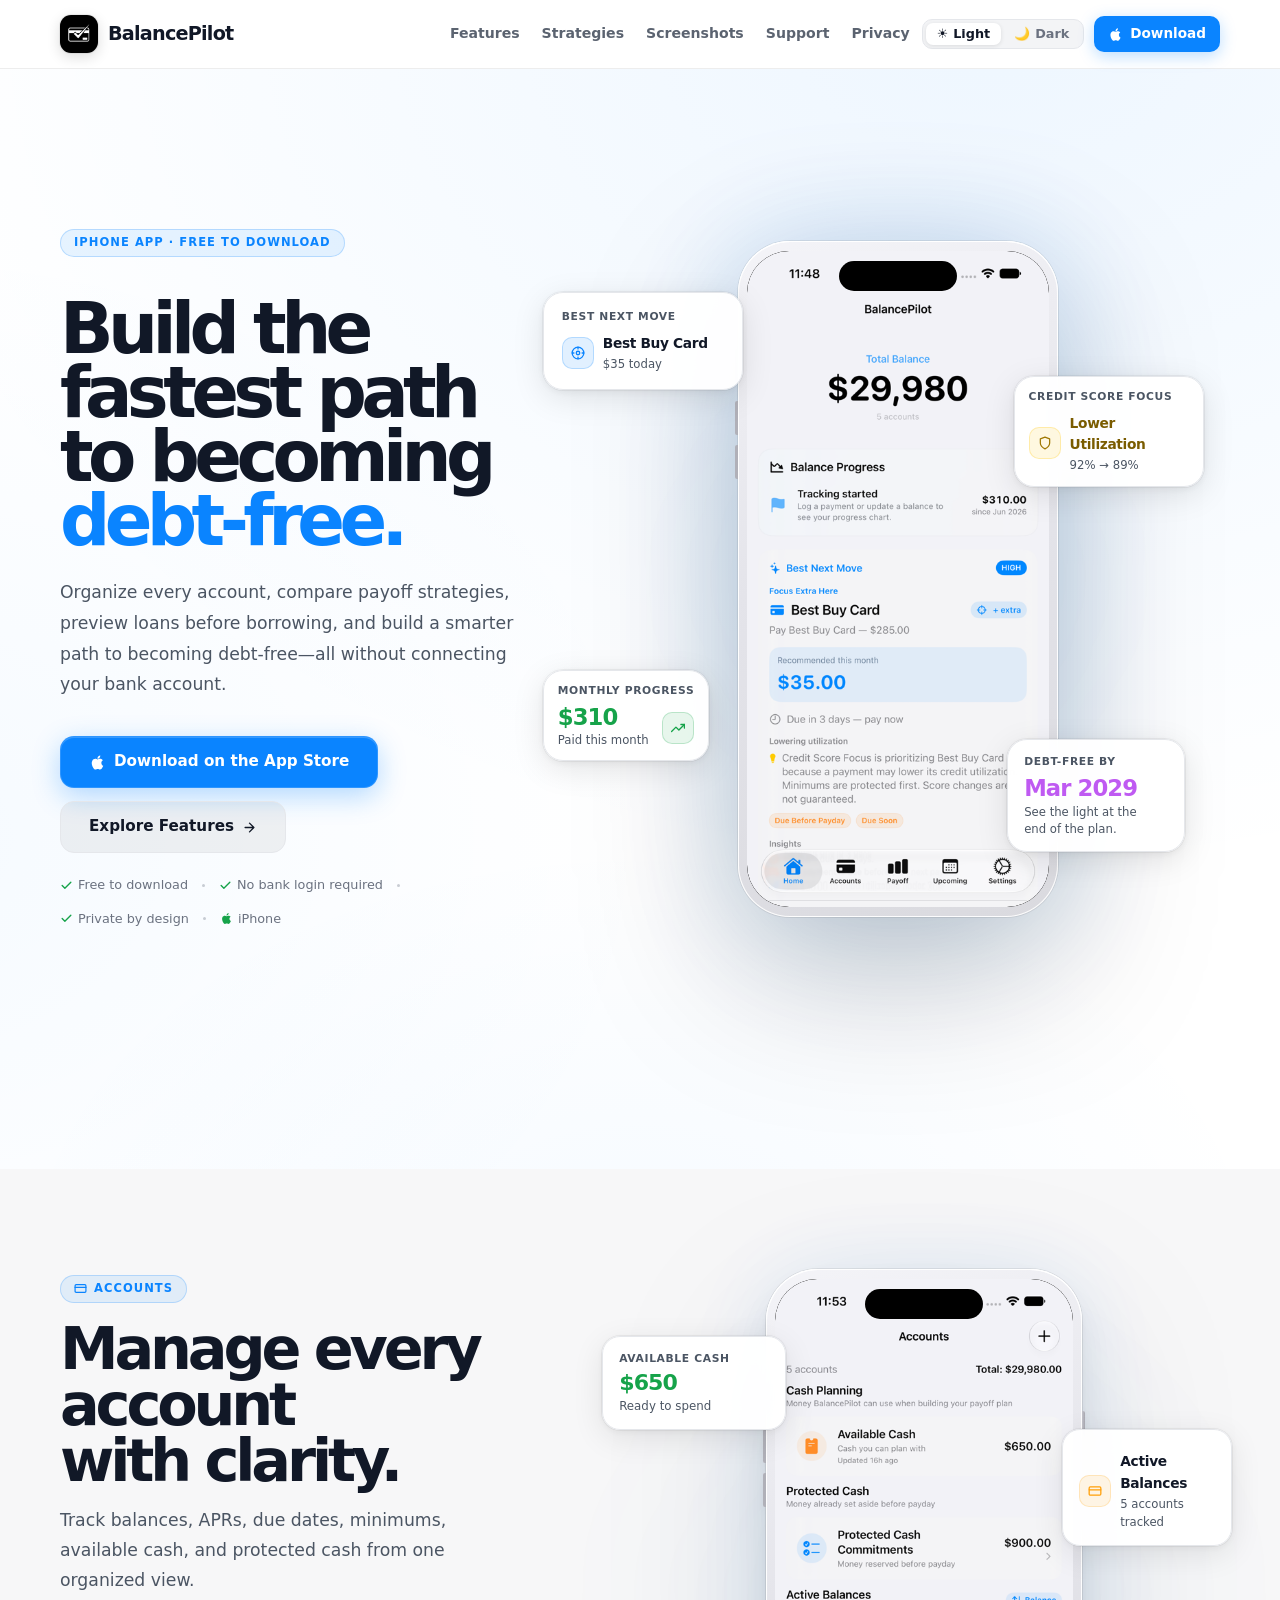
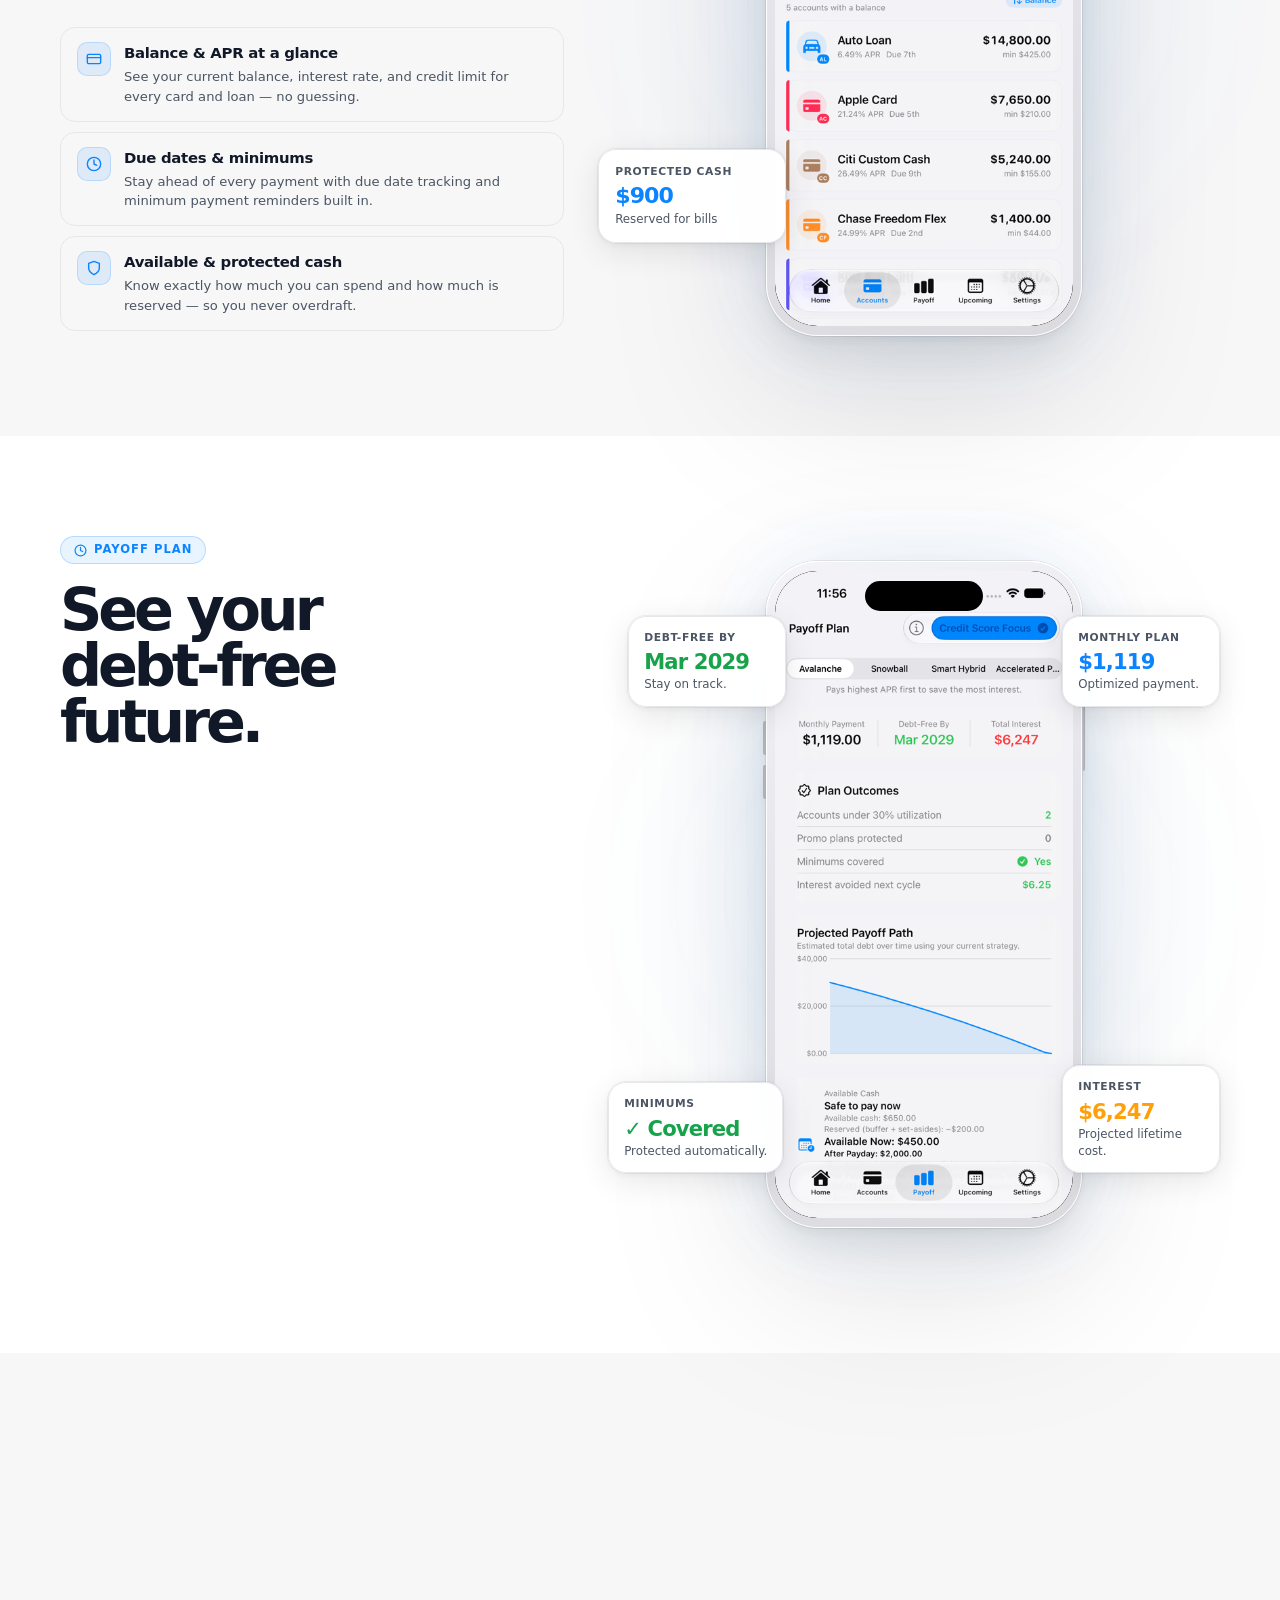
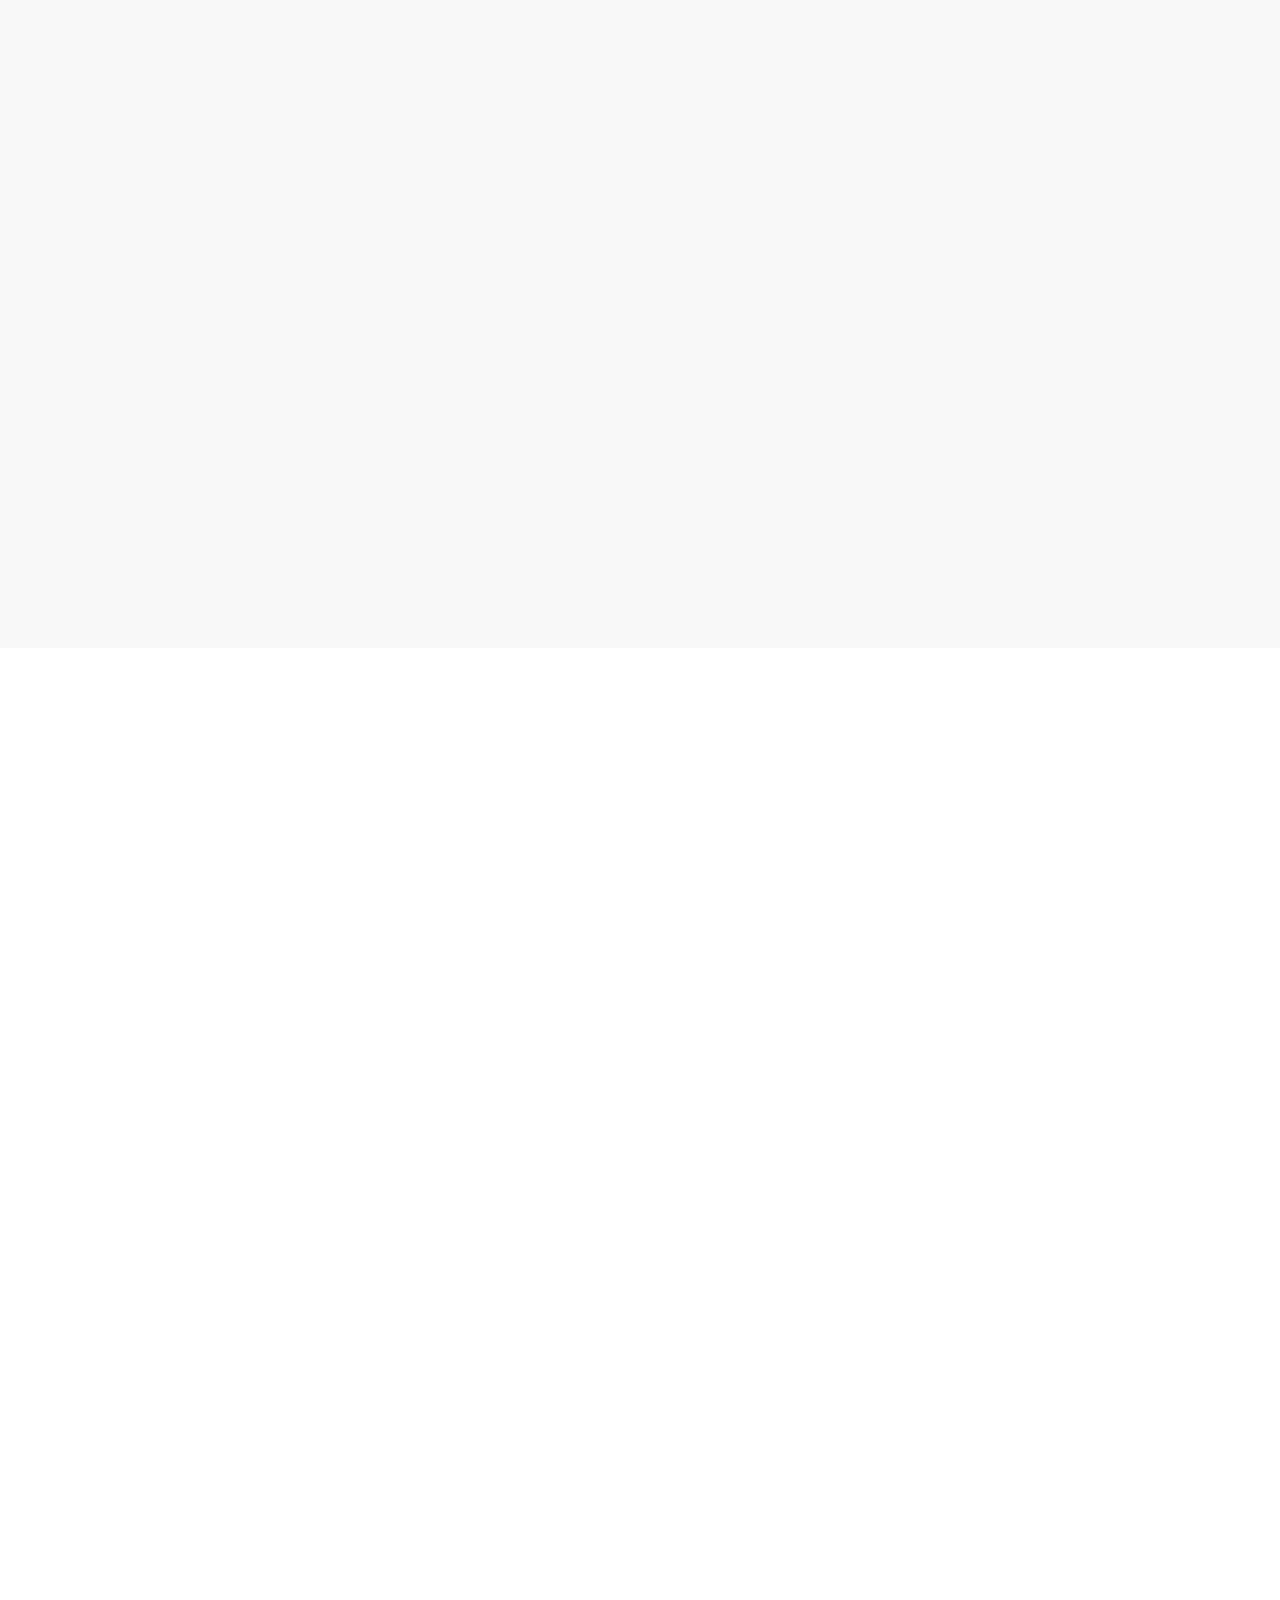
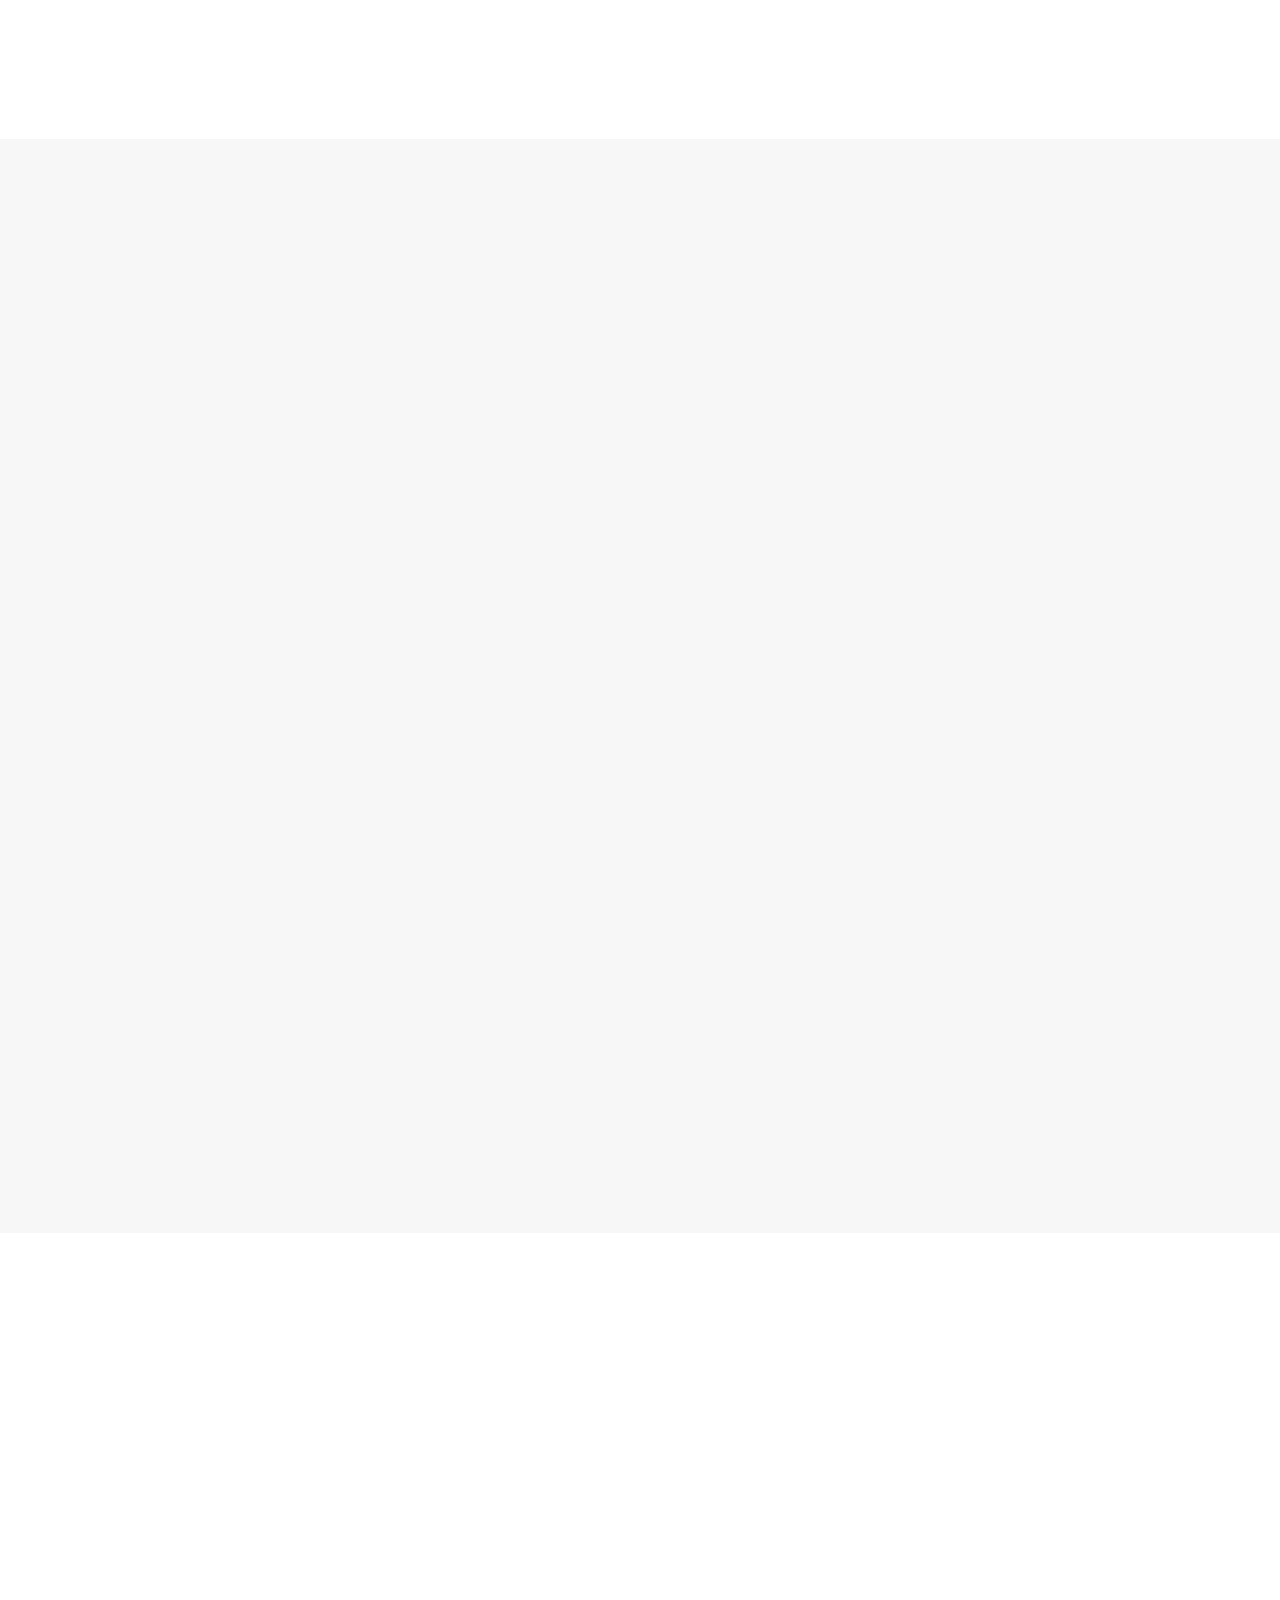
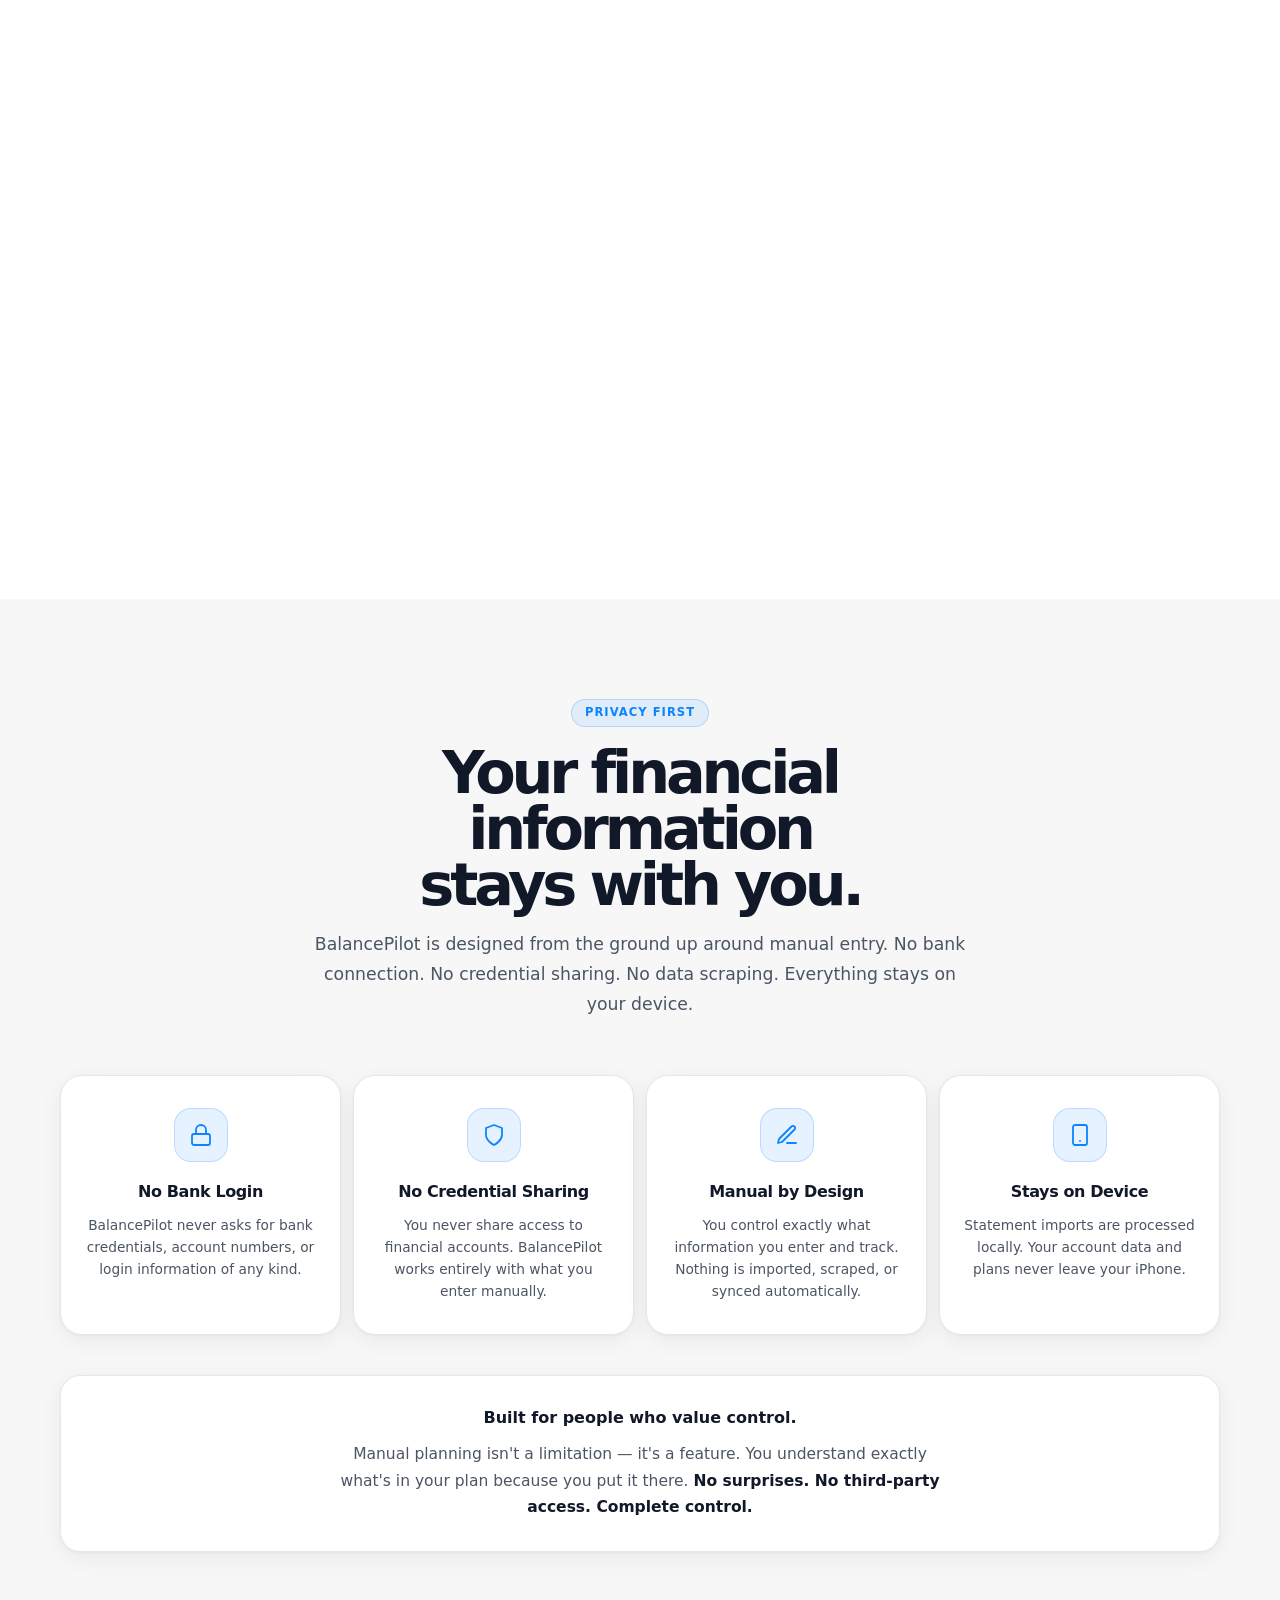
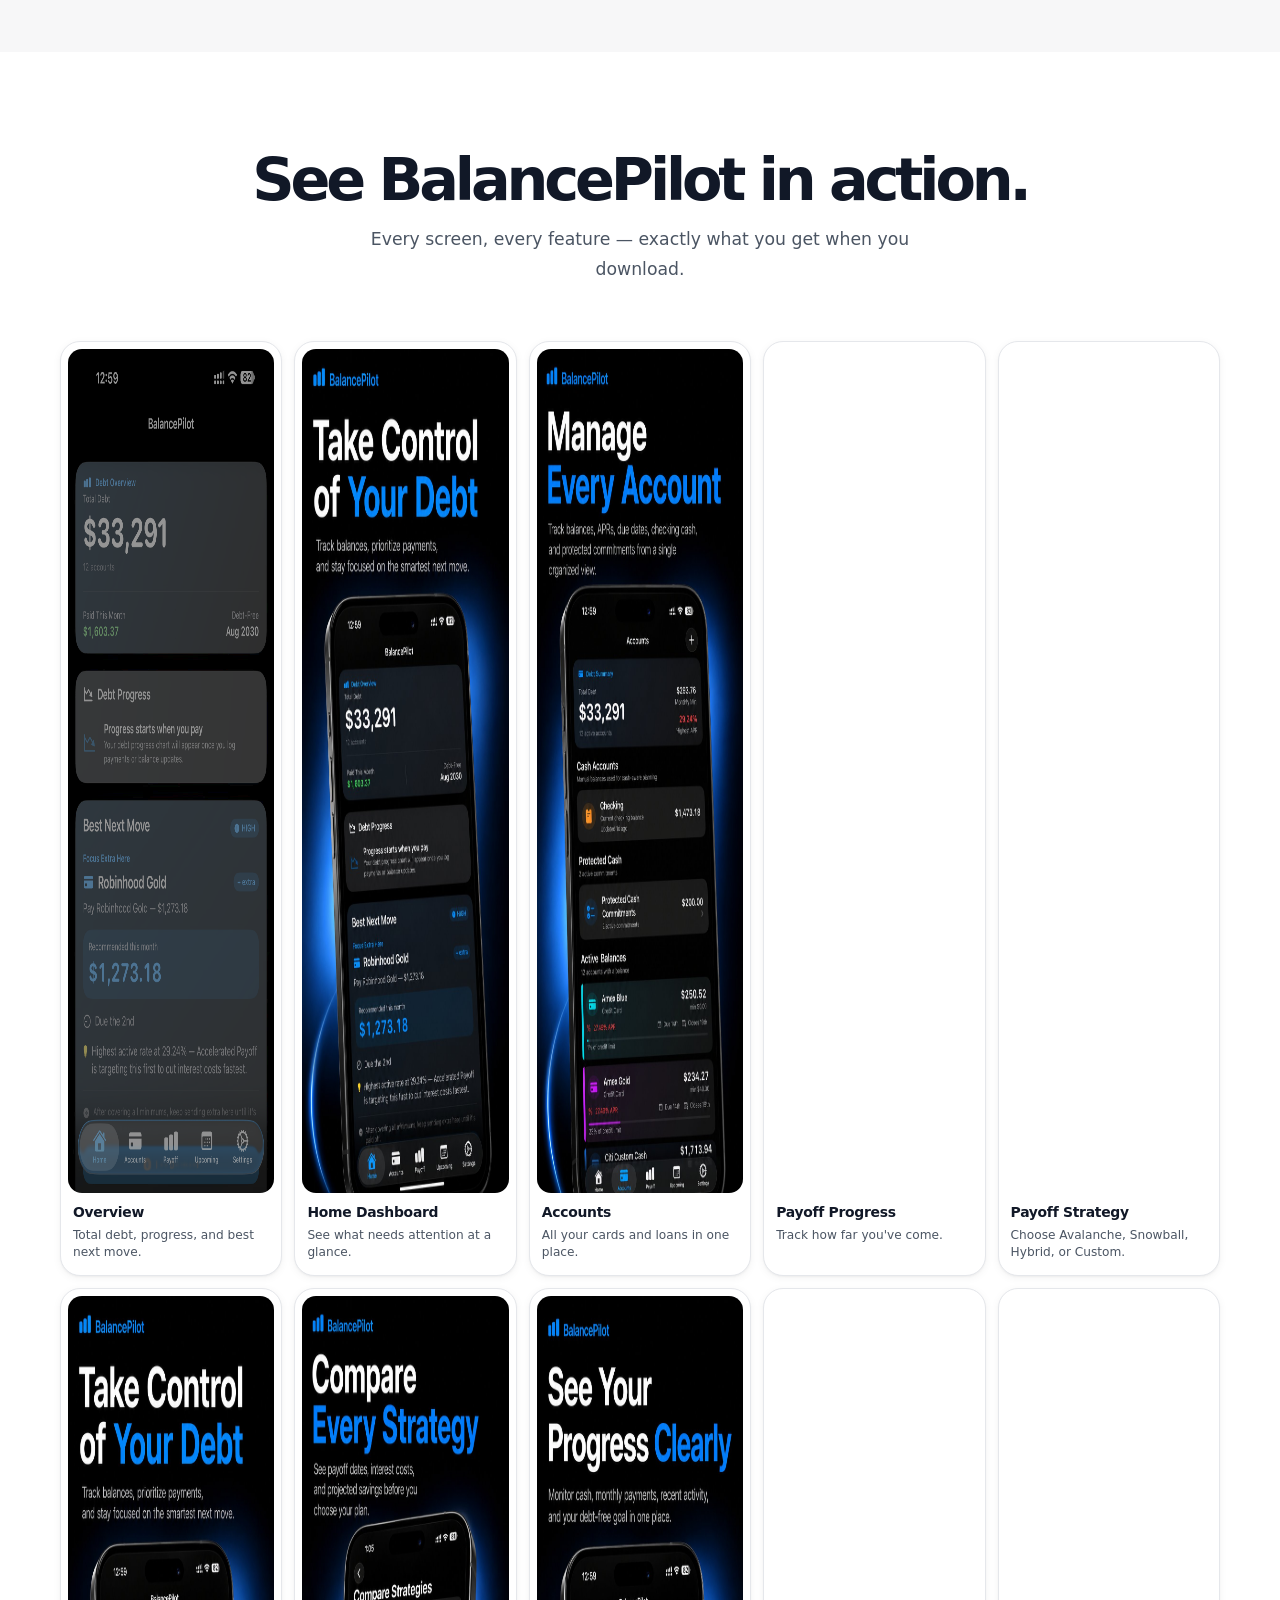
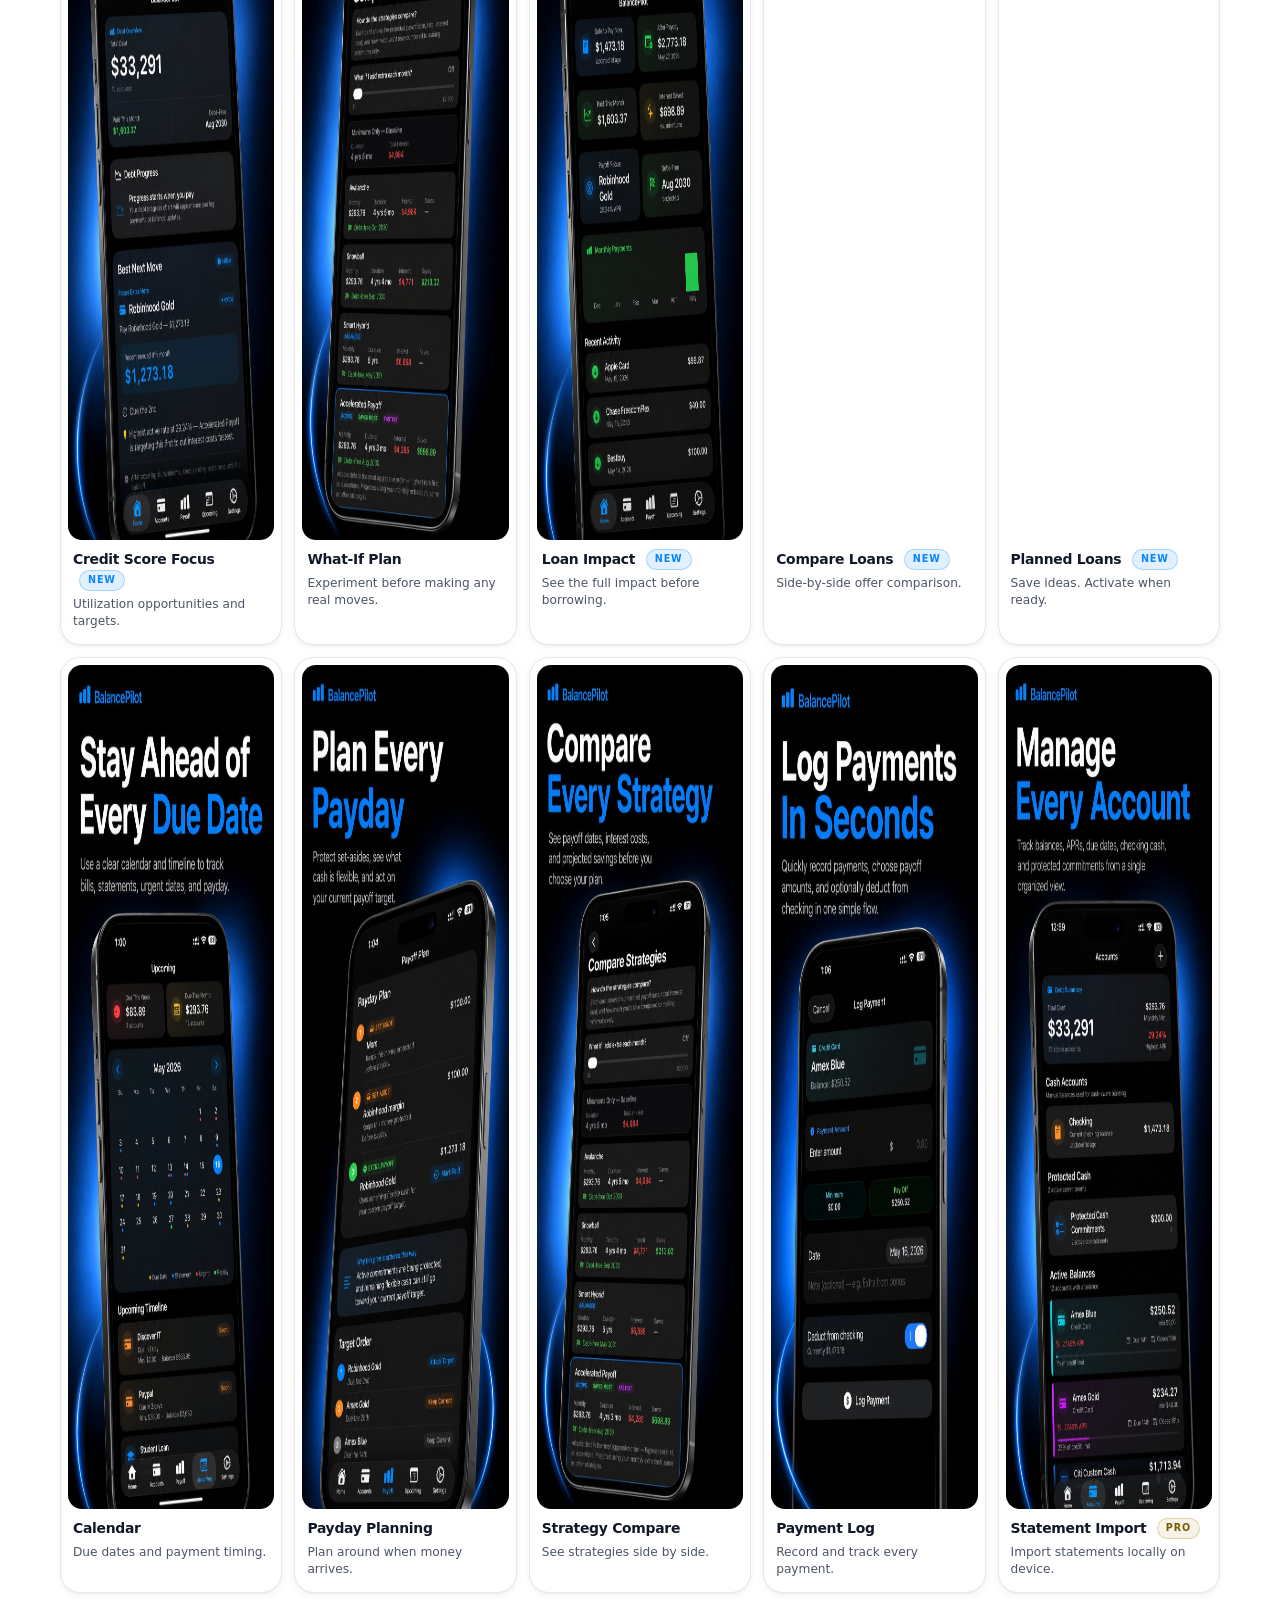
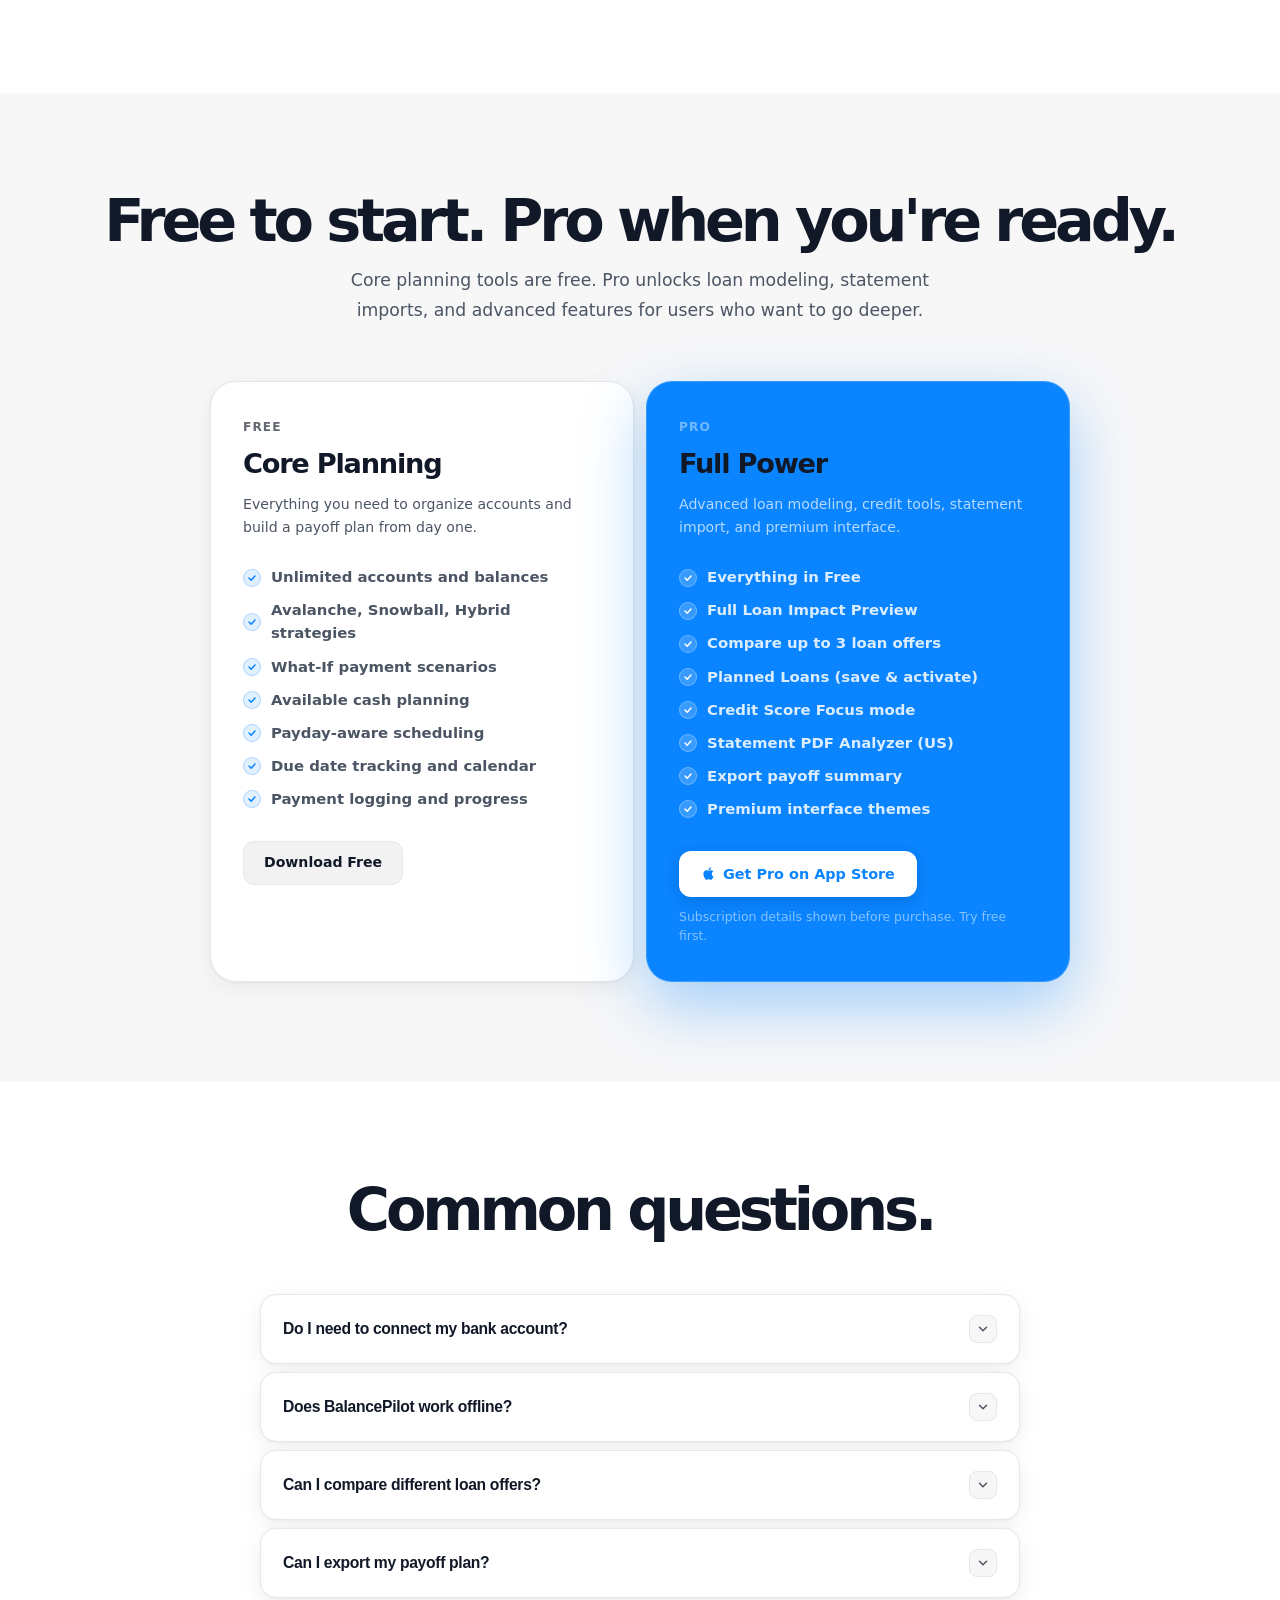
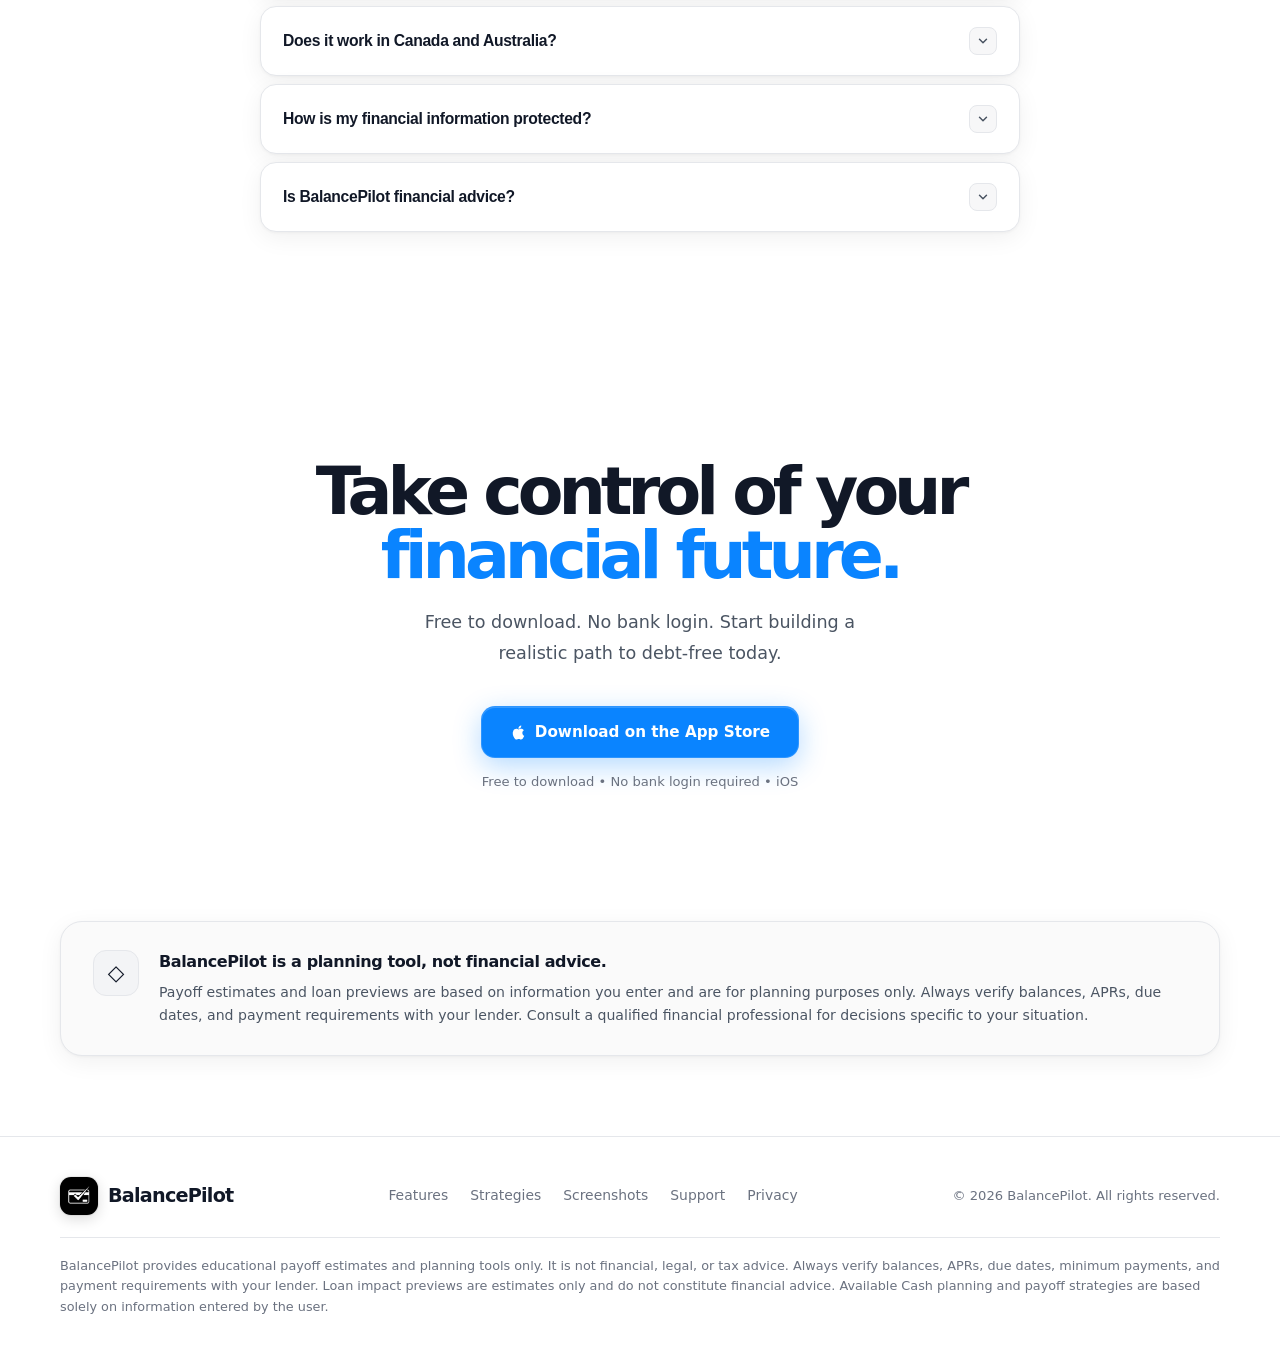
==== commit a2756701: "fix: payoff plan fade-in — faster transition, wider observer pre-fire zone - fade-in transition: 650" ====
--- a/index.html
+++ b/index.html
@@ -44,7 +44,7 @@
 @keyframes float    { 0%,100%{transform:translateY(0)}  50%{transform:translateY(-4px)} }
 @keyframes floatB   { 0%,100%{transform:translateY(0)}  50%{transform:translateY(-3px)} }
 @keyframes glowPulse{ 0%,100%{opacity:.45;transform:scale(1)} 50%{opacity:.75;transform:scale(1.08)} }
-.fade-in { opacity:0; transform:translateY(26px); transition:opacity .65s cubic-bezier(.22,1,.36,1),transform .65s cubic-bezier(.22,1,.36,1); }
+.fade-in { opacity:0; transform:translateY(20px); transition:opacity .38s cubic-bezier(.22,1,.36,1),transform .38s cubic-bezier(.22,1,.36,1); }
 .fade-in.visible { opacity:1; transform:translateY(0); }
 /* Dark mode: floor opacity so content is never completely invisible during fade-in */
 [data-theme="dark"] .fade-in:not(.visible) { opacity:0.12; }
@@ -1888,7 +1888,7 @@
     entries.forEach(function(e) {
       if (e.isIntersecting) { e.target.classList.add('visible'); io.unobserve(e.target); }
     });
-  }, { threshold: 0.06, rootMargin: '0px 0px 200px 0px' });
+  }, { threshold: 0.06, rootMargin: '0px 0px 450px 0px' });
   document.querySelectorAll('.fade-in').forEach(function(el) { io.observe(el); });
 } else {
   document.querySelectorAll('.fade-in').forEach(function(el) { el.classList.add('visible'); });
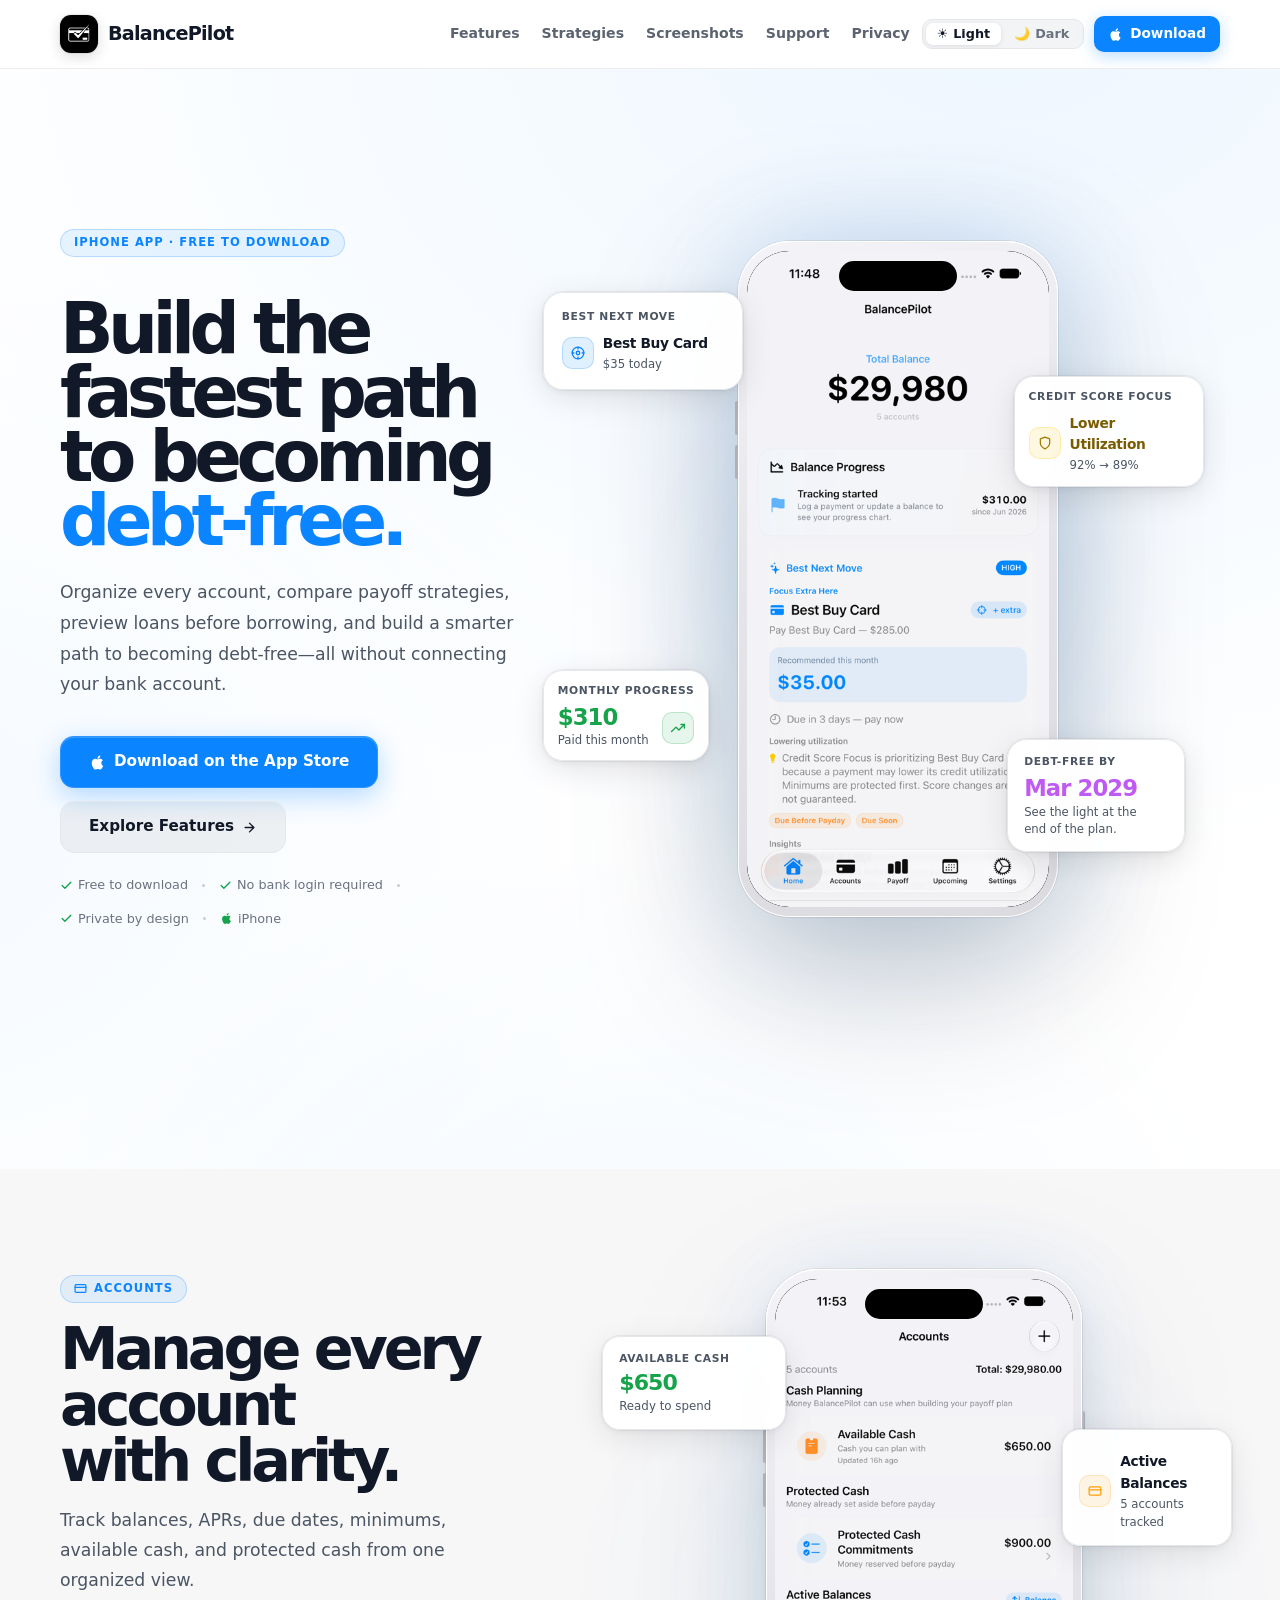
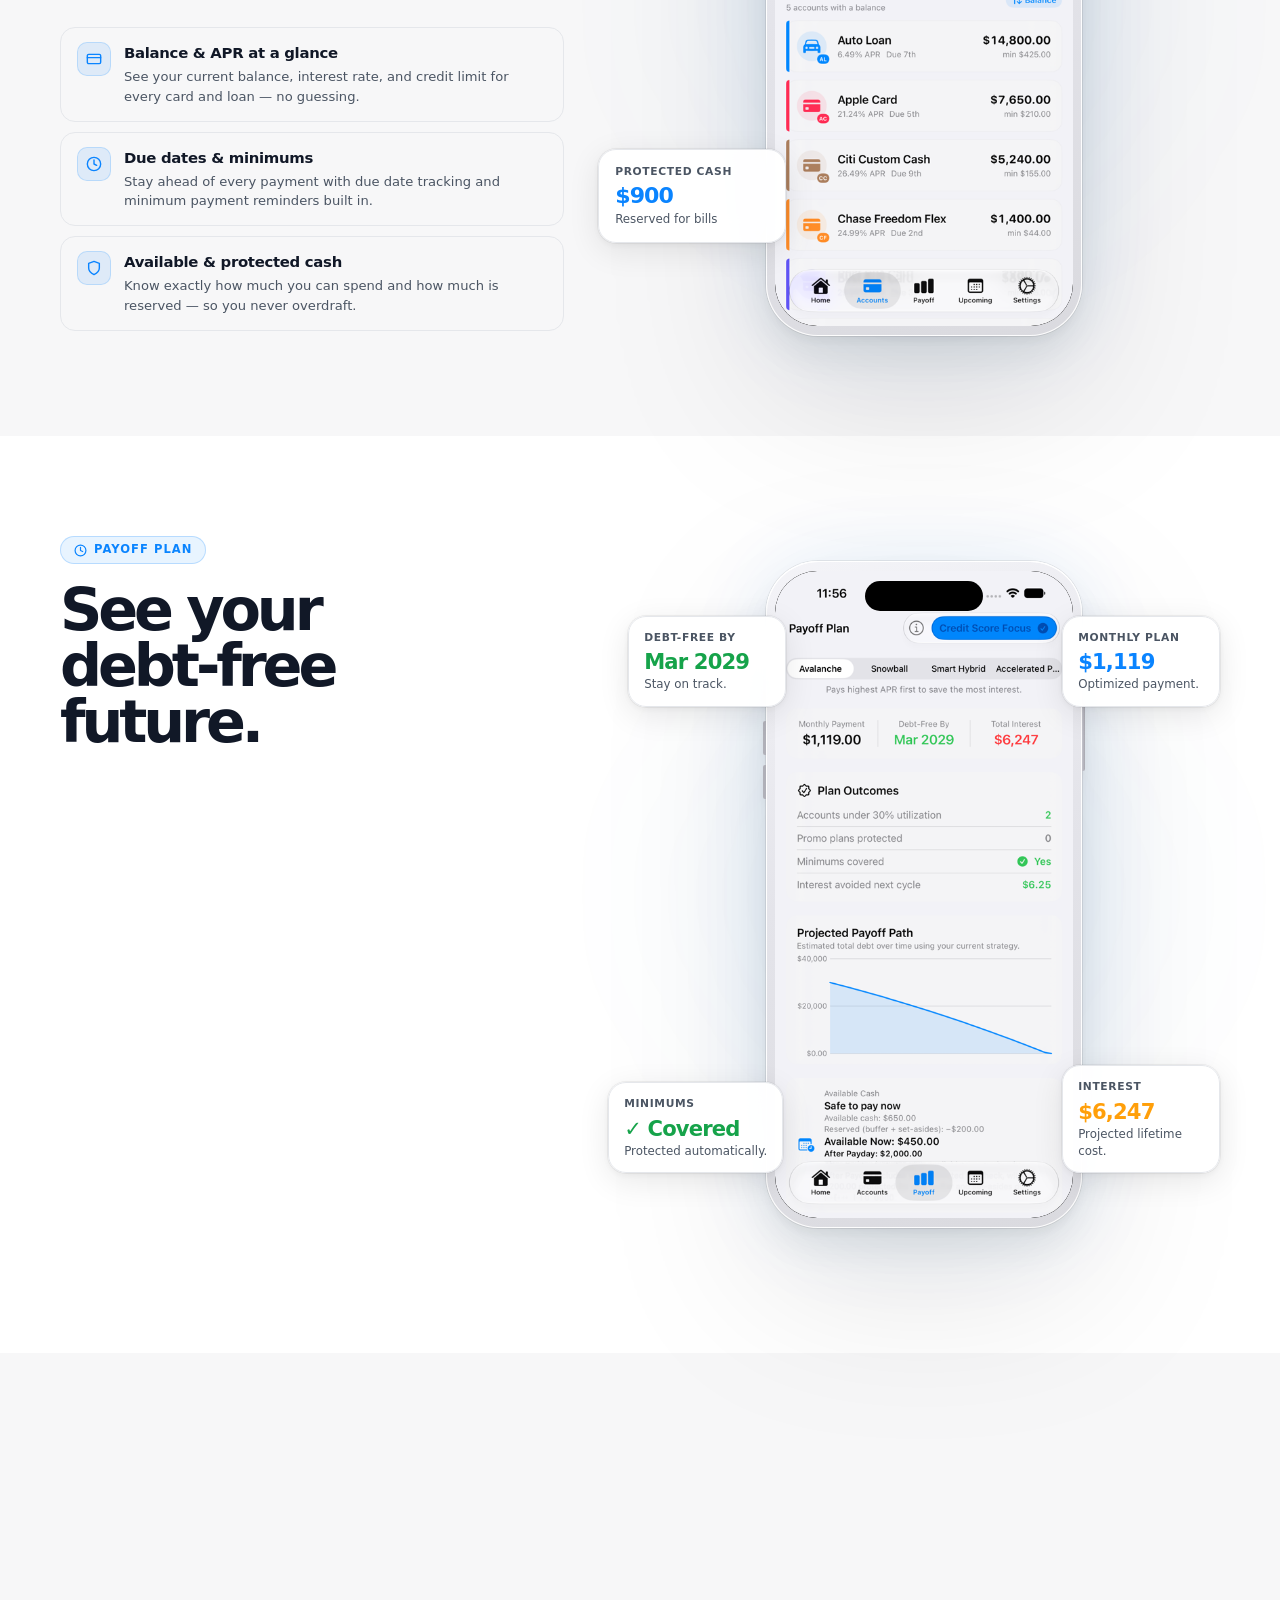
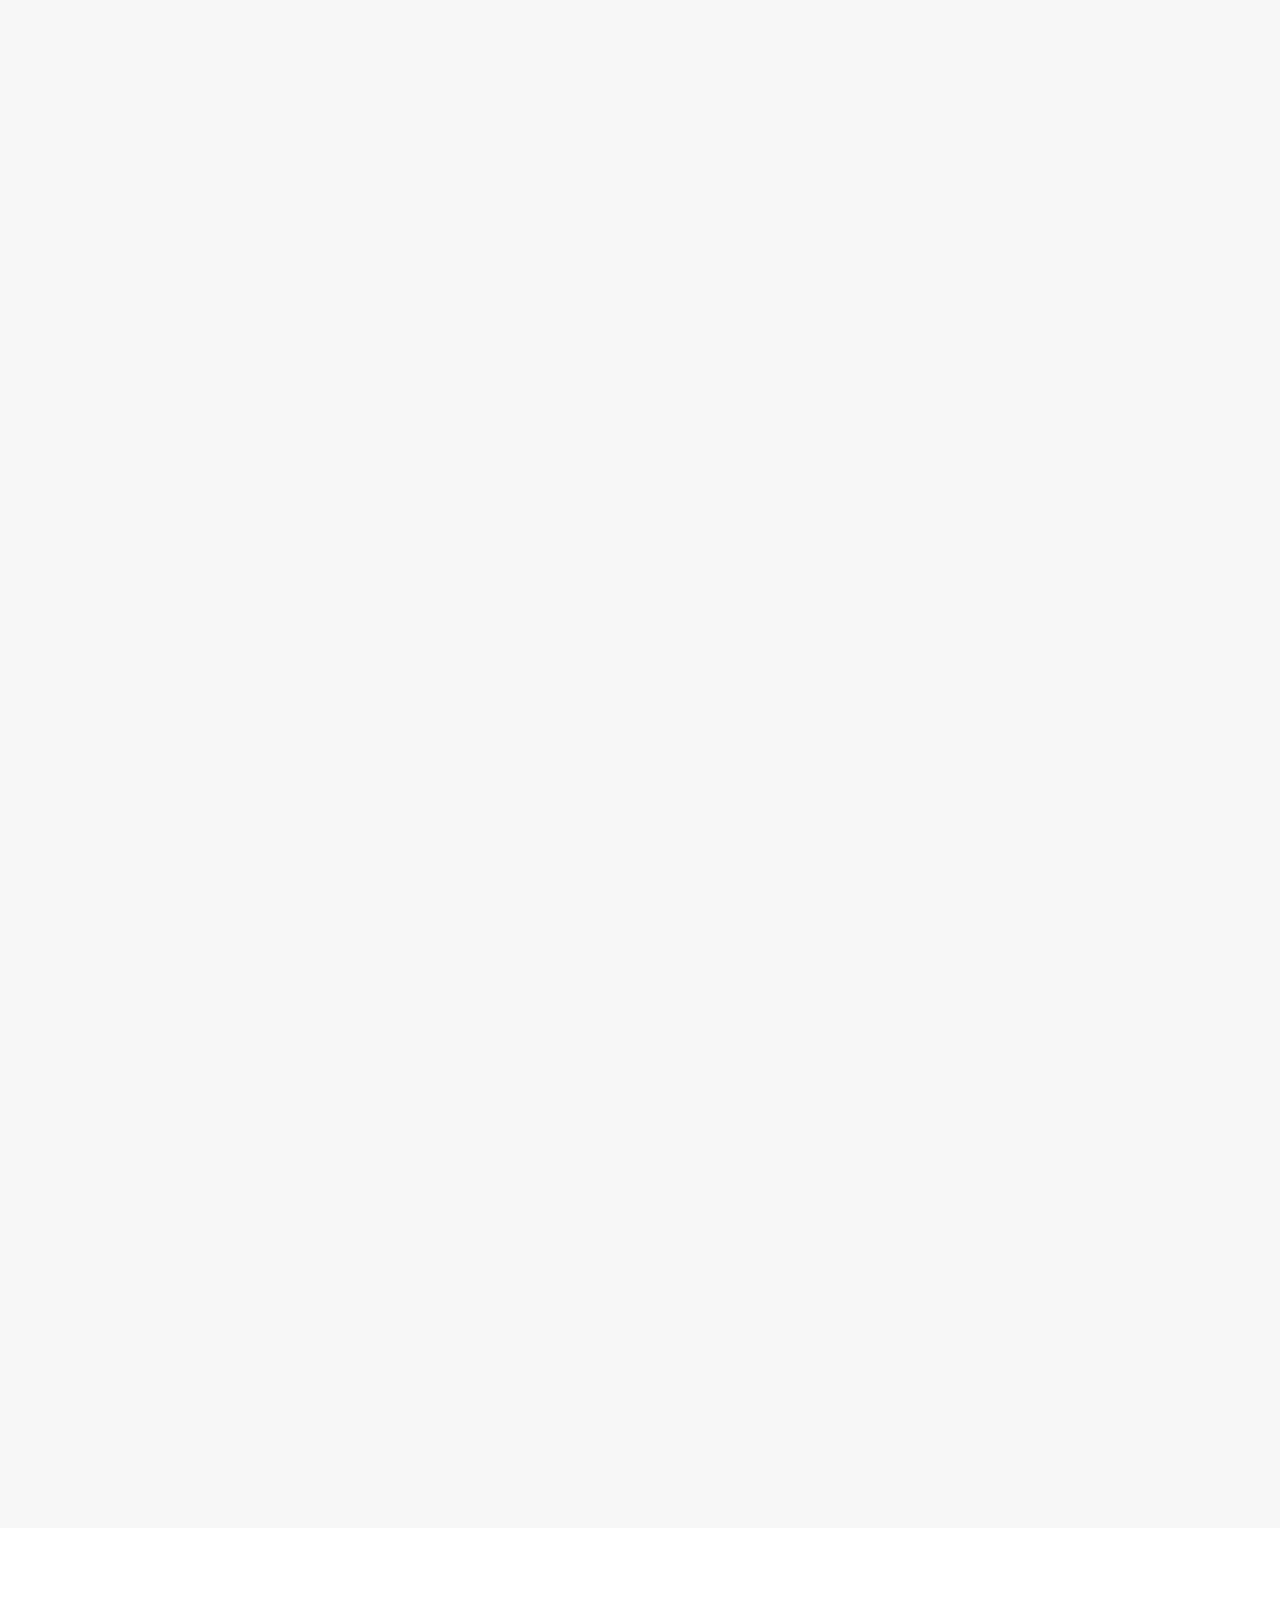
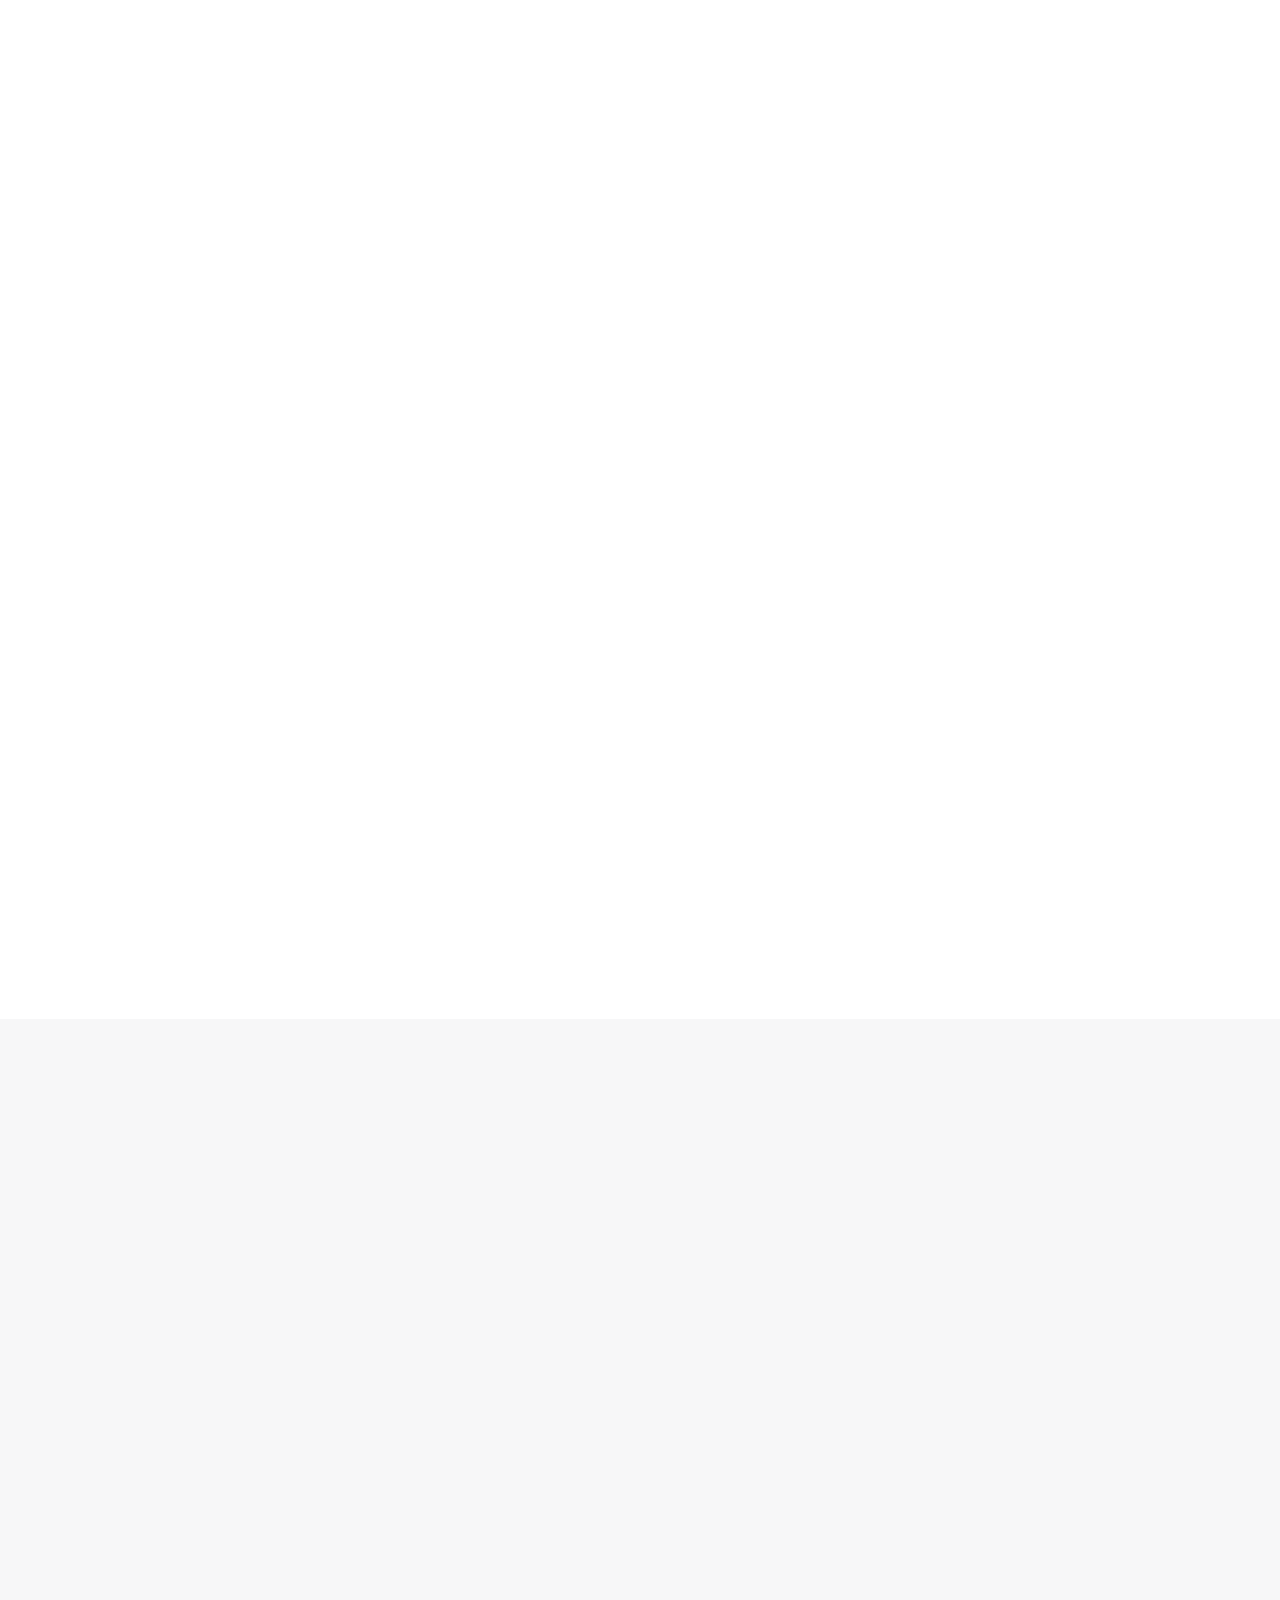
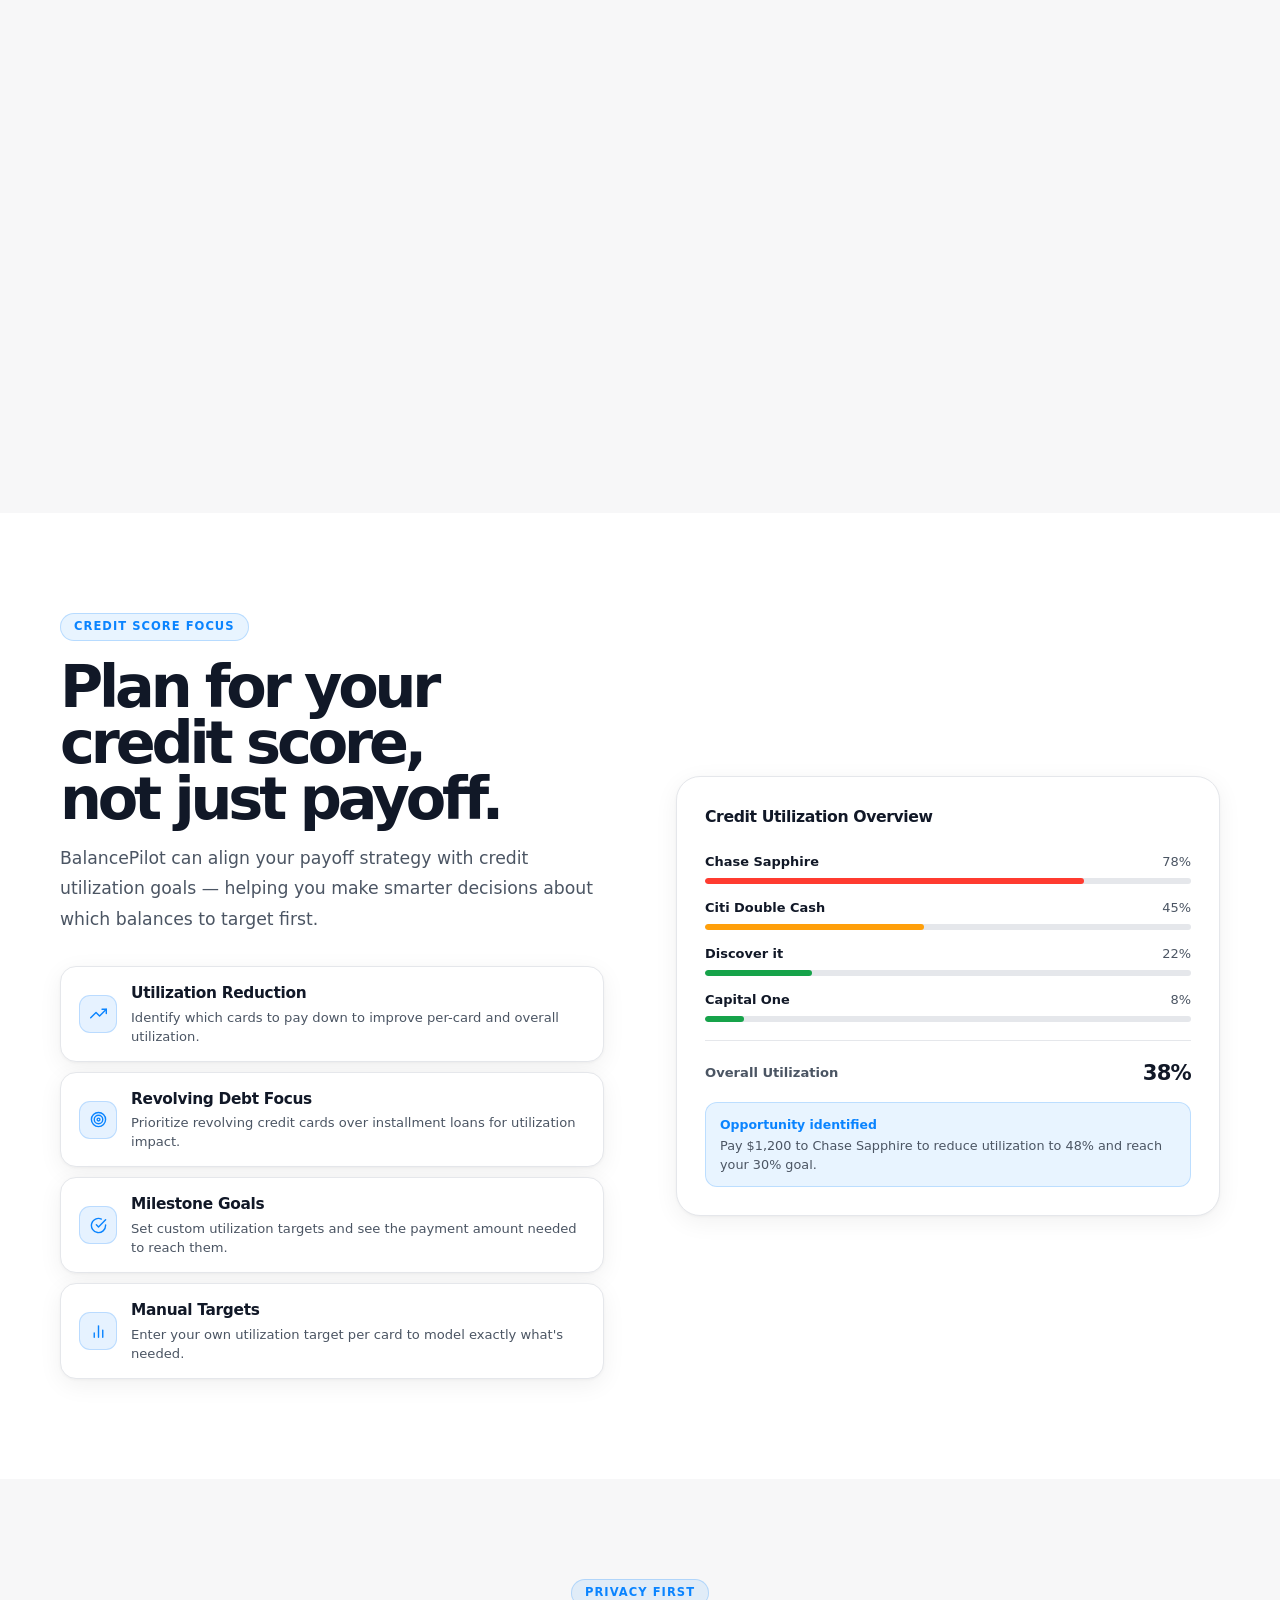
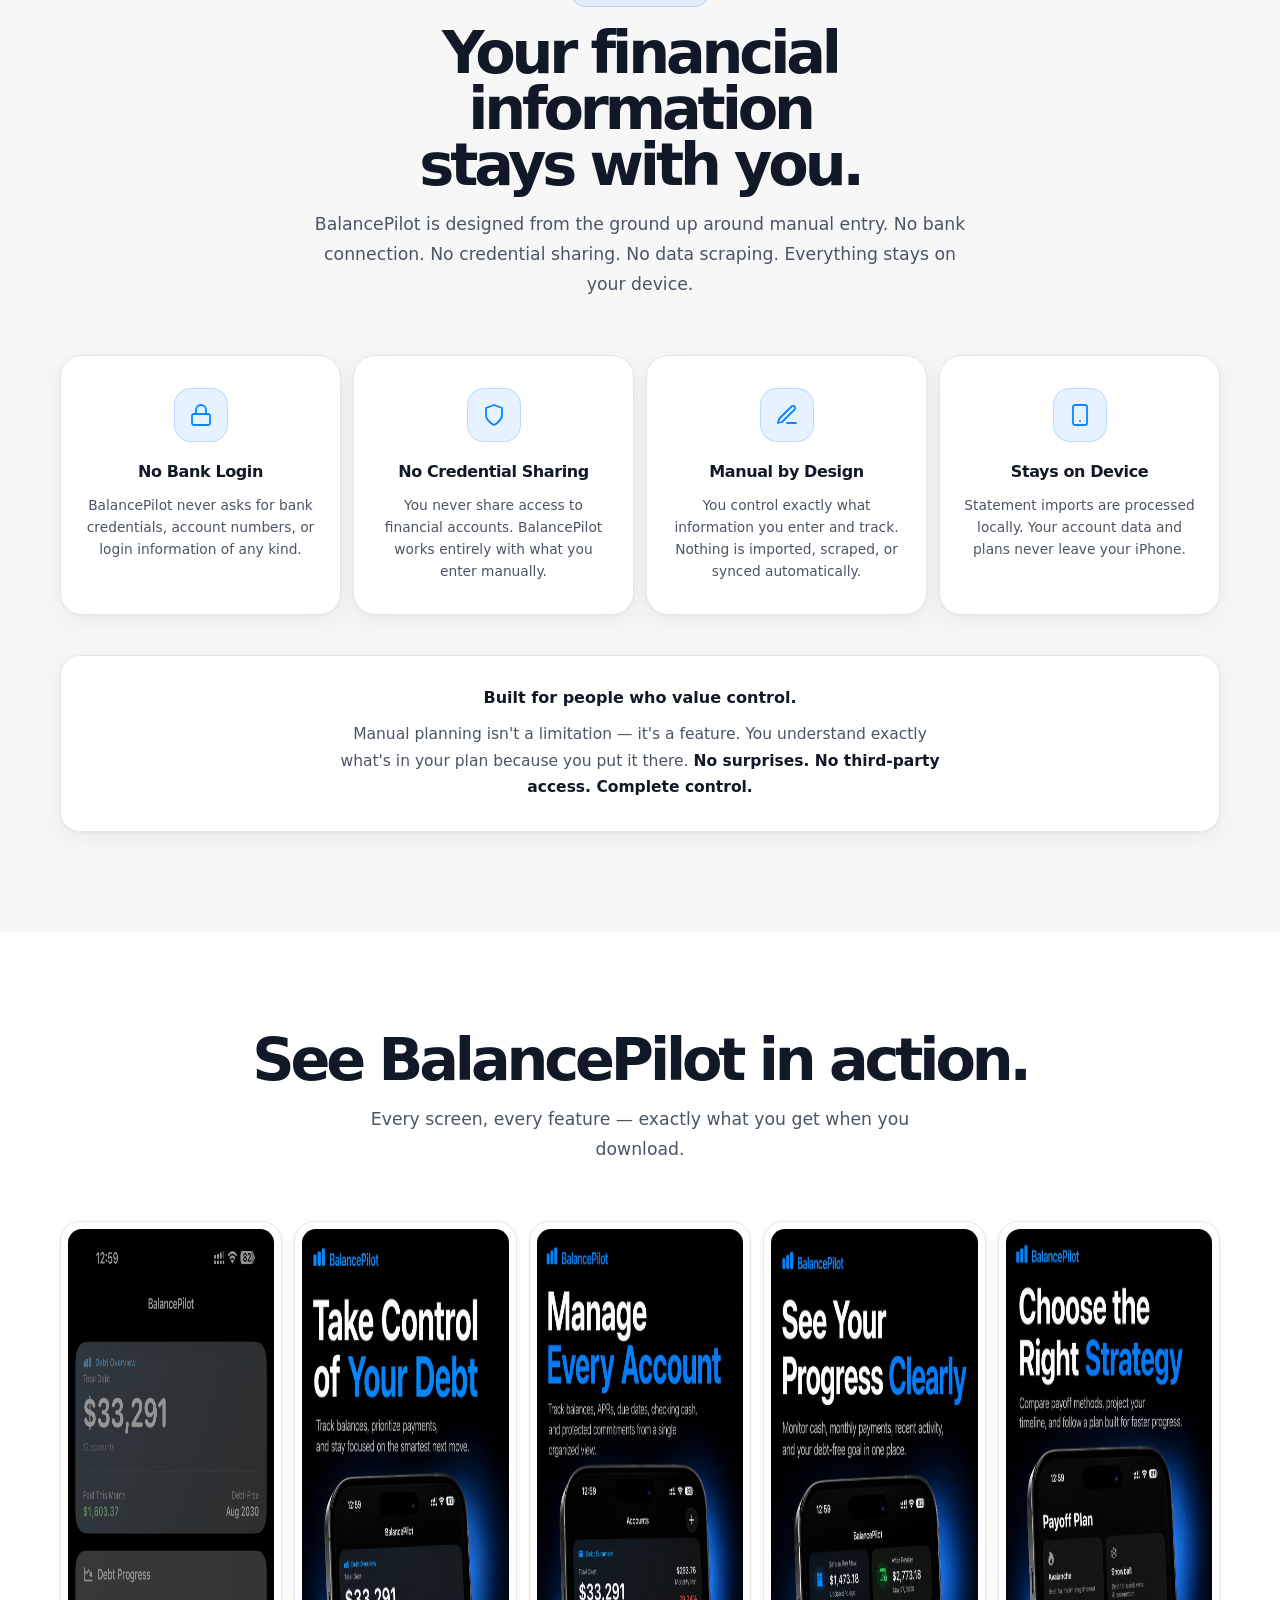
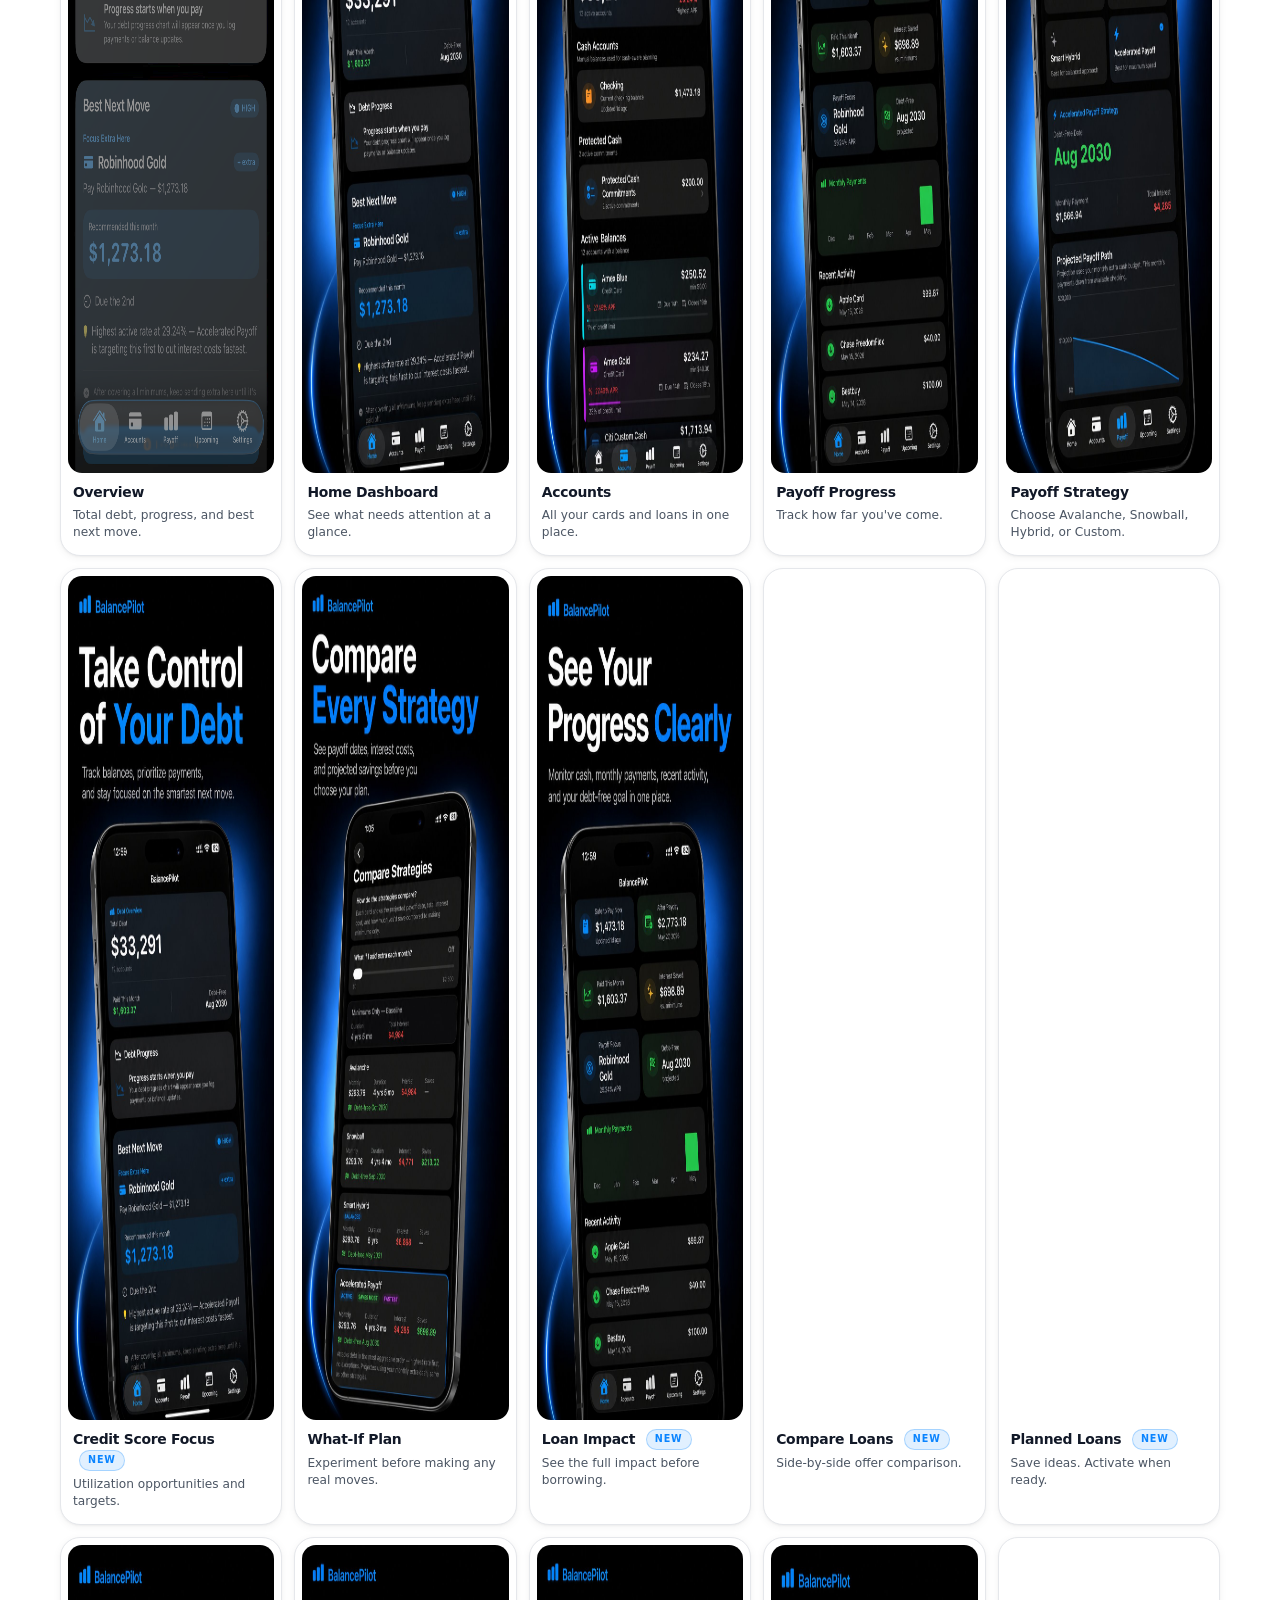
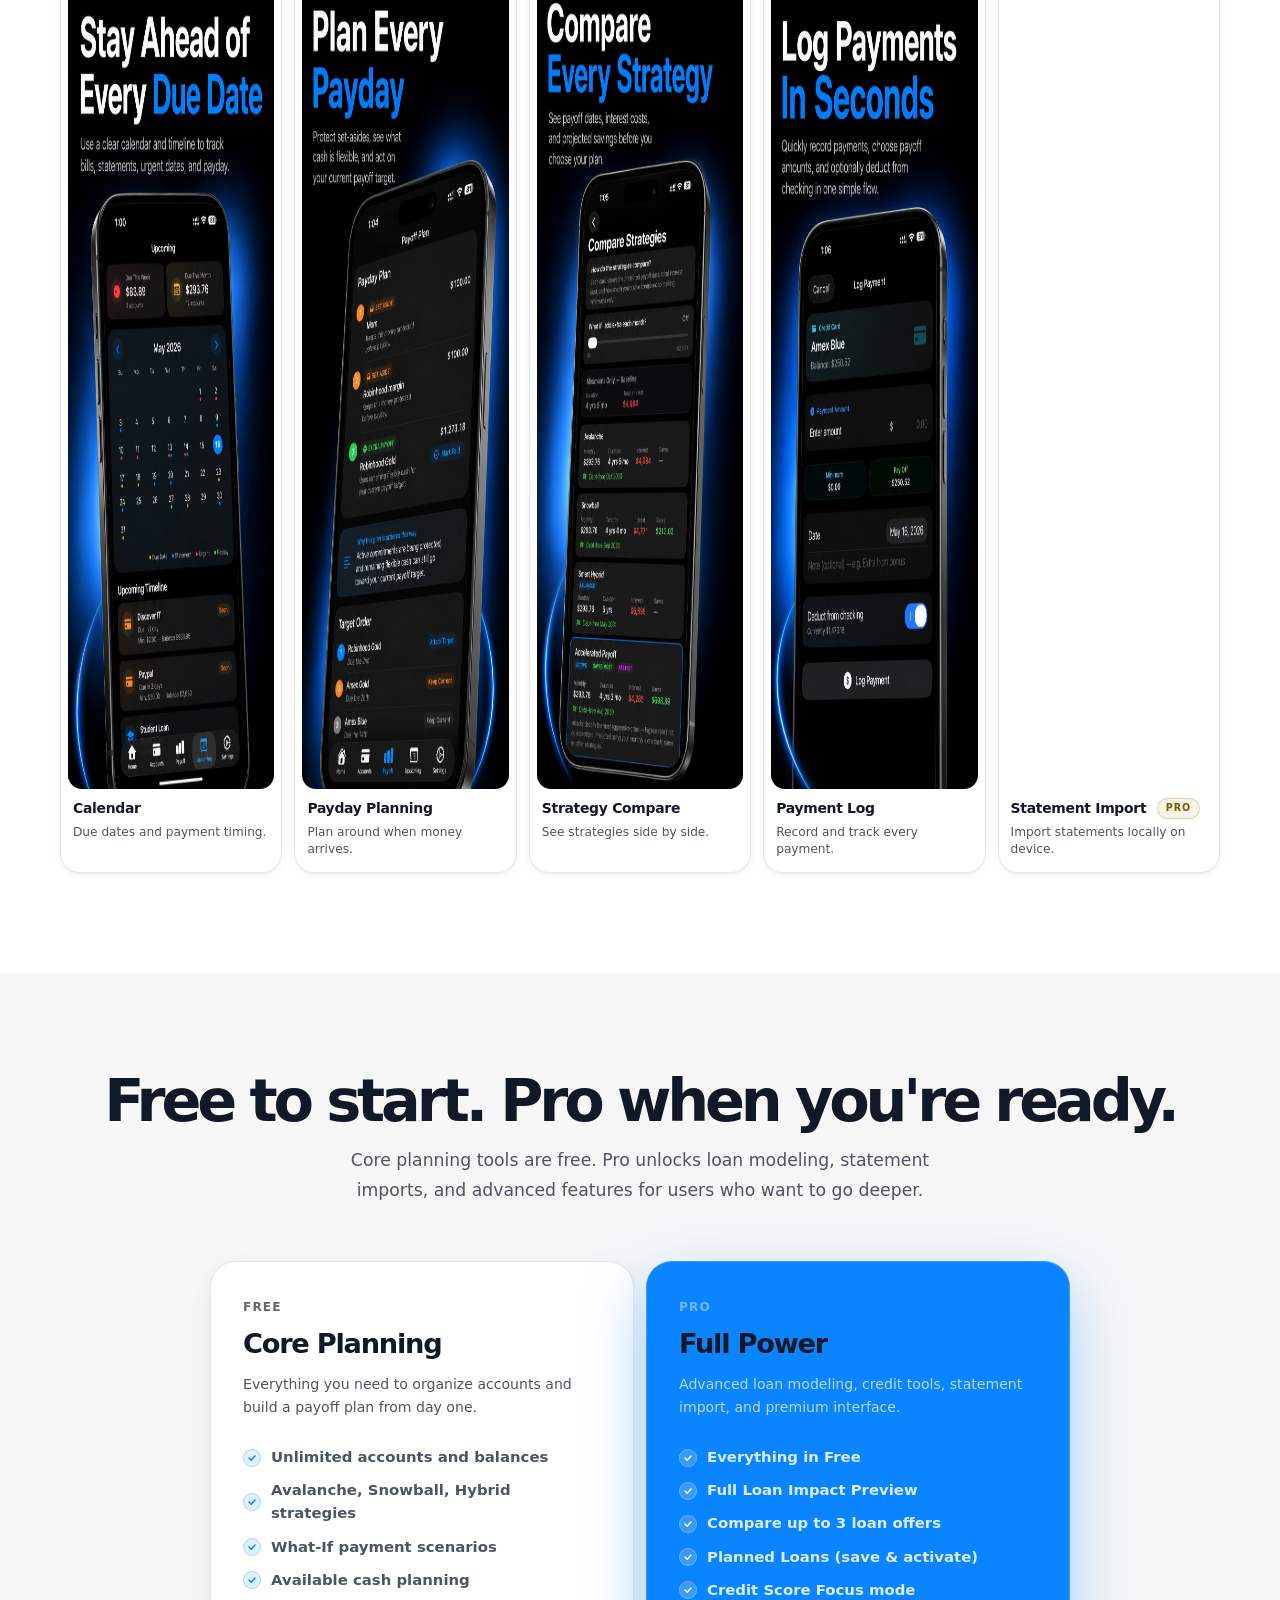
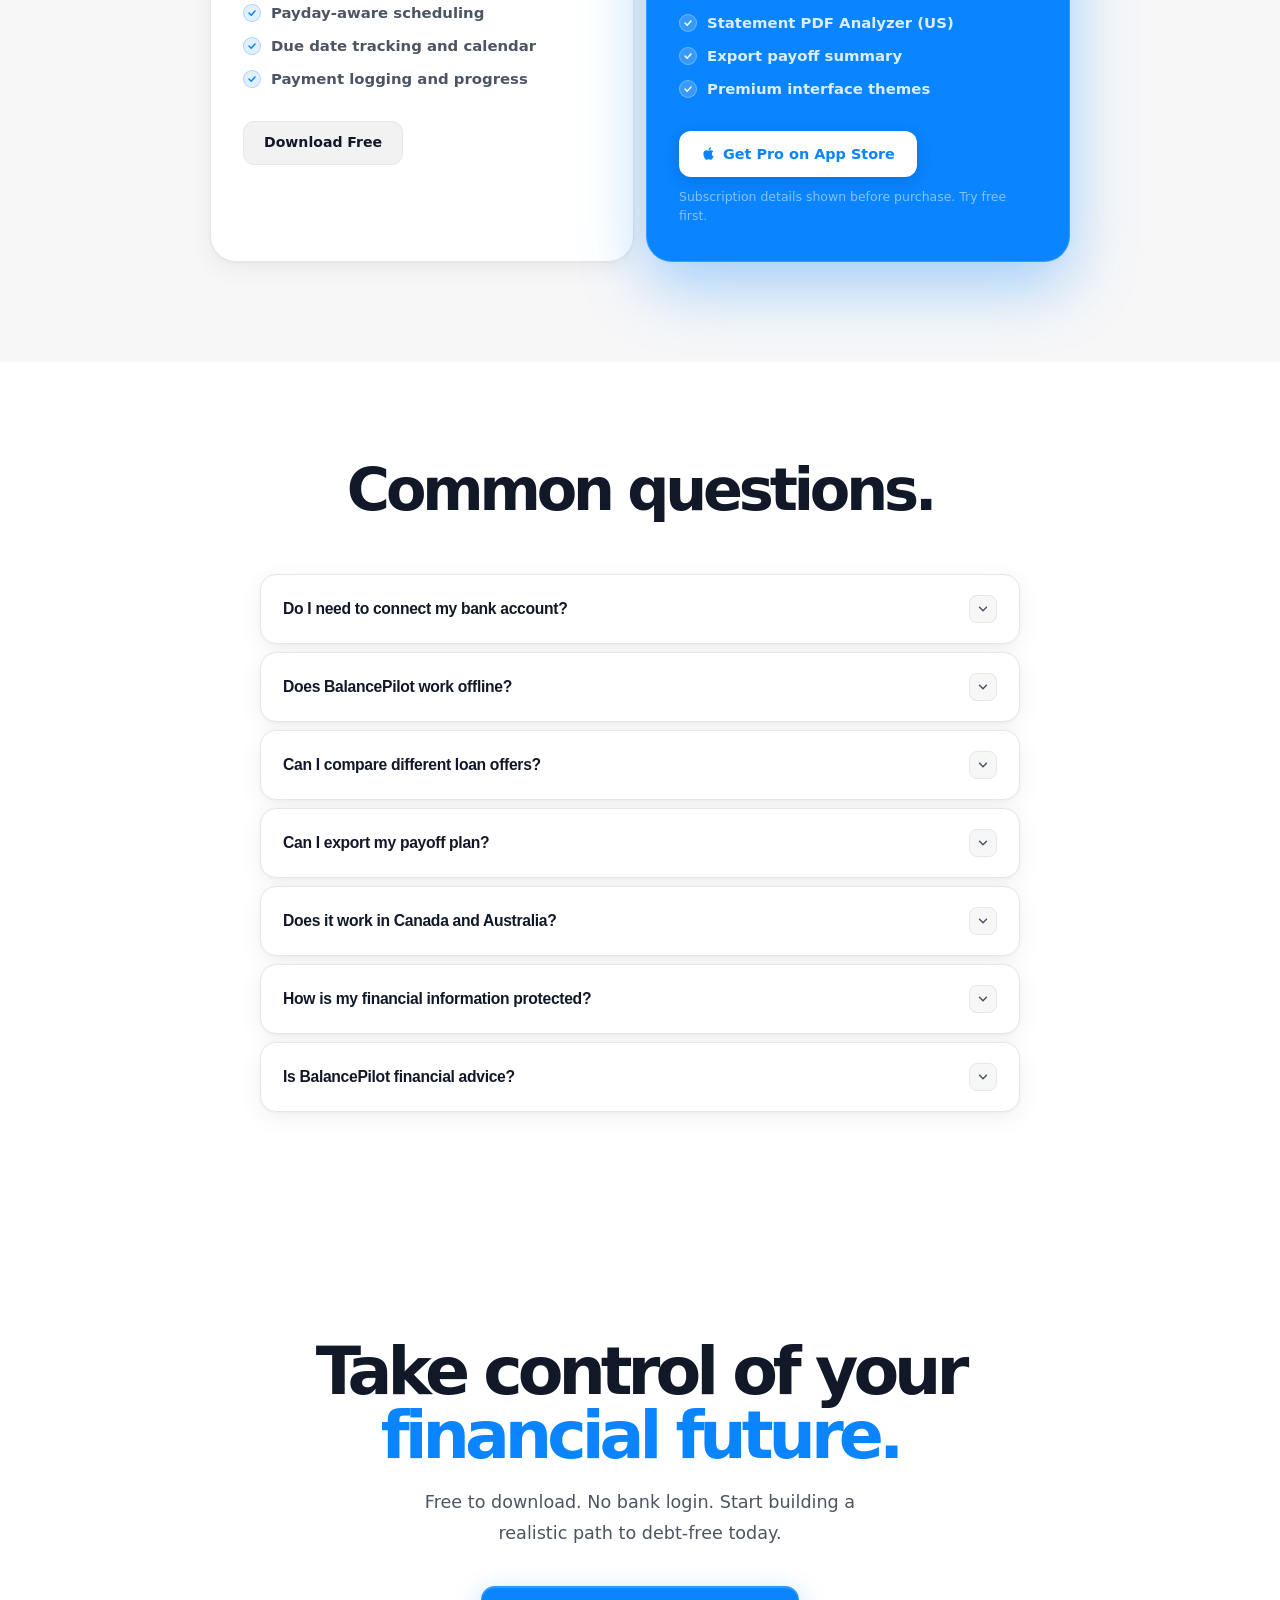
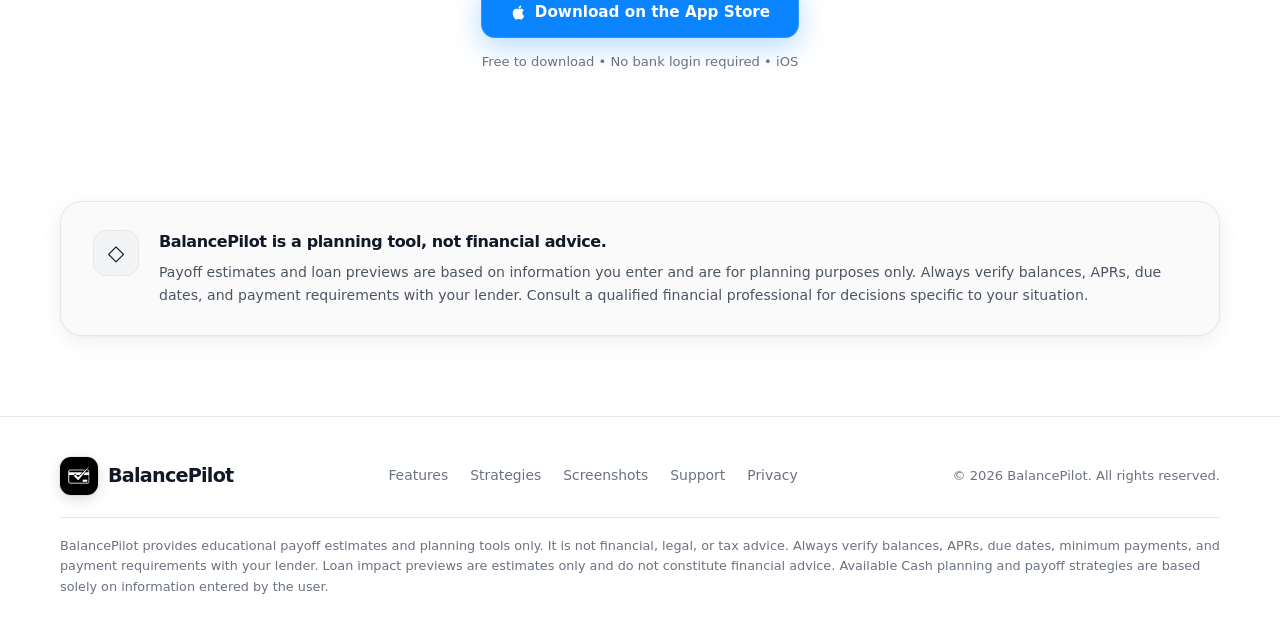
==== commit 36014c2b: "feat: Credit Score Focus section with flipped layout and 4 floating cards - New #credit-focus sectio" ====
--- a/index.html
+++ b/index.html
@@ -535,6 +535,113 @@
 }
 
 /* ════════════════════════════
+   1d · CREDIT SCORE FOCUS
+════════════════════════════ */
+#credit-focus { background:var(--bg-2); }
+.cf-grid {
+  display:grid; grid-template-columns:54fr 46fr;
+  gap:64px; align-items:center;
+}
+.cf-showcase {
+  position:relative; display:flex; justify-content:center; align-items:center;
+  min-height:680px;
+}
+.cf-glow {
+  position:absolute; width:580px; height:580px; border-radius:50%;
+  background:radial-gradient(circle, rgba(10,132,255,.06) 0%, rgba(10,132,255,.02) 50%, transparent 70%);
+  filter:blur(72px); pointer-events:none; z-index:0;
+  animation:glowPulse 12s 0.5s ease-in-out infinite;
+}
+[data-theme="dark"] .cf-glow {
+  background:radial-gradient(circle,
+    rgba(10,100,255,.20) 0%,
+    rgba(0,40,160,.10) 38%,
+    rgba(0,200,255,.04) 60%,
+    transparent 72%);
+}
+[data-theme="light"] .cf-glow {
+  background:radial-gradient(circle, rgba(10,132,255,.055) 0%, rgba(10,132,255,.015) 55%, transparent 72%);
+}
+.cf-phone {
+  position:relative; z-index:2; width:316px; flex-shrink:0;
+  animation:float 14s ease-in-out infinite;
+  filter:
+    drop-shadow(0 6px 4px rgba(0,0,0,.04))
+    drop-shadow(0 20px 20px rgba(0,0,0,.06))
+    drop-shadow(0 56px 80px rgba(0,0,0,.11))
+    drop-shadow(0 0 44px rgba(10,132,255,.09));
+}
+[data-theme="dark"] .cf-phone {
+  filter:
+    drop-shadow(0 6px 6px rgba(0,0,0,.18))
+    drop-shadow(0 24px 40px rgba(0,0,0,.44))
+    drop-shadow(0 64px 96px rgba(0,0,0,.58))
+    drop-shadow(0 0 64px rgba(10,132,255,.18));
+}
+
+/* Credit Focus floating cards */
+.cfc {
+  position:absolute; z-index:4;
+  background:var(--surface);
+  border:1px solid var(--card-border);
+  border-radius:18px;
+  box-shadow:var(--card-shadow), 0 0 0 0.5px rgba(255,255,255,.05);
+  padding:13px 15px;
+  transition:transform .22s cubic-bezier(.22,1,.36,1), box-shadow .22s ease;
+  backdrop-filter:blur(12px);
+  min-width:158px;
+}
+[data-theme="light"] .cfc {
+  background:rgba(255,255,255,.96);
+  box-shadow:0 8px 32px rgba(0,0,0,.09), 0 2px 8px rgba(0,0,0,.05), 0 0 0 1px rgba(0,0,0,.05);
+}
+.cfc:hover { transform:translateY(-3px) scale(1.015); box-shadow:var(--card-shadow-h); }
+
+/* 4-corner positions — 20px overlap onto phone edges */
+.cfc-1 { top:9%;     left:0px;  animation:floatB 9s 0.3s ease-in-out infinite; }
+.cfc-2 { bottom:9%;  left:0px;  animation:floatB 10.5s 1.3s ease-in-out infinite; }
+.cfc-3 { top:9%;     left:434px; animation:floatB 8s 2s ease-in-out infinite; max-width:184px; }
+.cfc-4 { bottom:9%;  left:434px; animation:floatB 11s 0.8s ease-in-out infinite; max-width:184px; }
+
+.cfc-lbl  { font-size:.67rem; font-weight:700; color:var(--muted); letter-spacing:.06em; text-transform:uppercase; margin-bottom:5px; }
+.cfc-val  { font-size:1.32rem; font-weight:800; letter-spacing:-.04em; line-height:1.1; }
+.cfc-note { font-size:.74rem; color:var(--muted); margin-top:4px; line-height:1.4; }
+.cfc-val-blue   { color:var(--blue); }
+.cfc-val-green  { color:var(--green); }
+[data-theme="light"] .cfc-val-green  { color:#16a34a; }
+.cfc-val-orange { color:#ff9f0a; }
+.cfc-arr { color:var(--muted); font-size:1rem; margin:0 3px; }
+
+/* Feature list */
+.cf-feats { display:flex; flex-direction:column; gap:10px; margin-top:32px; }
+.cf-feat {
+  display:flex; align-items:flex-start; gap:13px; padding:14px 16px; border-radius:15px;
+  background:var(--subtle-bg); border:1px solid var(--subtle-border);
+  transition:background .15s, border-color .15s;
+}
+.cf-feat:hover { background:var(--subtle-bg-h); border-color:var(--subtle-border-h); }
+.cf-feat-icon {
+  width:34px; height:34px; border-radius:10px; flex-shrink:0; display:grid; place-items:center;
+  background:rgba(10,132,255,.10); border:1px solid rgba(10,132,255,.18); color:var(--blue);
+}
+.cf-feat-name { font-size:.93rem; font-weight:800; letter-spacing:-.02em; margin-bottom:2px; }
+.cf-feat-desc { font-size:.82rem; color:var(--muted); line-height:1.5; }
+
+@media (max-width:980px) {
+  .cf-grid { grid-template-columns:1fr; gap:48px; }
+  .cf-showcase { order:-1; min-height:540px; }
+  .cfc-1 { left:1%; }
+  .cfc-2 { left:2%; }
+  .cfc-3 { left:auto; right:1%; }
+  .cfc-4 { left:auto; right:1%; bottom:18%; }
+}
+@media (max-width:580px) {
+  .cfc { display:none; }
+  .cf-showcase { min-height:360px; }
+  .cf-phone { width:min(62vw,210px); animation:none; }
+}
+
+/* ════════════════════════════
    2 · FEATURE HIGHLIGHTS
 ════════════════════════════ */
 #features { background:var(--bg-2); }
@@ -1235,6 +1342,101 @@
 
       </div><!-- /pp-showcase -->
     </div><!-- /pp-grid -->
+  </div>
+</section>
+
+<!-- ══════════════════════════════════════
+     1d · CREDIT SCORE FOCUS
+══════════════════════════════════════ -->
+<section id="credit-focus">
+  <div class="container">
+    <div class="cf-grid">
+
+      <!-- Left: phone + 4 floating cards -->
+      <div class="cf-showcase fade-in">
+        <div class="cf-glow" aria-hidden="true"></div>
+
+        <!-- iPhone frame -->
+        <div class="cf-phone">
+          <div class="iphone-body">
+            <div class="iphone-screen">
+              <img src="04-credit-score-focus-light.png" alt="BalancePilot credit score focus screen showing utilization heat map and milestone targets" width="316" loading="lazy" />
+              <div class="iphone-island" aria-hidden="true"></div>
+            </div>
+          </div>
+        </div>
+
+        <!-- Upper Left: Utilization -->
+        <div class="cfc cfc-1" aria-hidden="true">
+          <div class="cfc-lbl">Utilization</div>
+          <div class="cfc-val"><span class="cfc-val-orange">92%</span><span class="cfc-arr">→</span><span class="cfc-val-green">89%</span></div>
+          <div class="cfc-note">Crosses 90%</div>
+        </div>
+
+        <!-- Lower Left: Milestone -->
+        <div class="cfc cfc-2" aria-hidden="true">
+          <div class="cfc-lbl">Milestone</div>
+          <div class="cfc-val cfc-val-green">Below 90%</div>
+          <div class="cfc-note">Next step</div>
+        </div>
+
+        <!-- Upper Right: Target Card -->
+        <div class="cfc cfc-3" aria-hidden="true">
+          <div class="cfc-lbl">Target Card</div>
+          <div class="cfc-val cfc-val-blue" style="font-size:1.1rem">Citi Custom Cash</div>
+          <div class="cfc-note">Highest impact</div>
+        </div>
+
+        <!-- Lower Right: Goal -->
+        <div class="cfc cfc-4" aria-hidden="true">
+          <div class="cfc-lbl">Goal</div>
+          <div class="cfc-val cfc-val-blue">Below 30%</div>
+          <div class="cfc-note">Long-term target</div>
+        </div>
+
+      </div><!-- /cf-showcase -->
+
+      <!-- Right: text + features -->
+      <div class="cf-text">
+        <div class="eyebrow fade-in">
+          <svg width="13" height="13" viewBox="0 0 24 24" fill="none" stroke="currentColor" stroke-width="2.2" stroke-linecap="round" stroke-linejoin="round" aria-hidden="true"><path d="M12 22s8-4 8-10V5l-8-3-8 3v7c0 6 8 10 8 10z"/></svg>
+          Credit Score Focus
+        </div>
+        <h2 class="fade-in d1">Plan for your credit score,<br>not just payoff.</h2>
+        <p class="sec-sub fade-in d2" style="margin-top:16px;max-width:440px">BalancePilot can prioritize utilization milestones, identify high-impact cards, and adjust your payoff order while protecting minimum payments first.</p>
+
+        <div class="cf-feats fade-in d3">
+          <div class="cf-feat">
+            <div class="cf-feat-icon" aria-hidden="true">
+              <svg width="16" height="16" viewBox="0 0 24 24" fill="none" stroke="currentColor" stroke-width="2.1" stroke-linecap="round" stroke-linejoin="round"><rect x="3" y="3" width="7" height="7"/><rect x="14" y="3" width="7" height="7"/><rect x="14" y="14" width="7" height="7"/><rect x="3" y="14" width="7" height="7"/></svg>
+            </div>
+            <div>
+              <div class="cf-feat-name">Utilization Heat Map</div>
+              <div class="cf-feat-desc">See which cards are above key utilization thresholds at a glance.</div>
+            </div>
+          </div>
+          <div class="cf-feat">
+            <div class="cf-feat-icon" aria-hidden="true">
+              <svg width="16" height="16" viewBox="0 0 24 24" fill="none" stroke="currentColor" stroke-width="2.1" stroke-linecap="round" stroke-linejoin="round"><circle cx="12" cy="12" r="10"/><polyline points="12 6 12 12 16 14"/></svg>
+            </div>
+            <div>
+              <div class="cf-feat-name">Milestone-Based Payments</div>
+              <div class="cf-feat-desc">Target 90%, 70%, 50%, and 30% utilization levels in sequence.</div>
+            </div>
+          </div>
+          <div class="cf-feat">
+            <div class="cf-feat-icon" aria-hidden="true">
+              <svg width="16" height="16" viewBox="0 0 24 24" fill="none" stroke="currentColor" stroke-width="2.1" stroke-linecap="round" stroke-linejoin="round"><path d="M12 22s8-4 8-10V5l-8-3-8 3v7c0 6 8 10 8 10z"/></svg>
+            </div>
+            <div>
+              <div class="cf-feat-name">Minimums Protected</div>
+              <div class="cf-feat-desc">Required payments are covered before any extra cash is redirected.</div>
+            </div>
+          </div>
+        </div>
+      </div><!-- /cf-text -->
+
+    </div><!-- /cf-grid -->
   </div>
 </section>
 
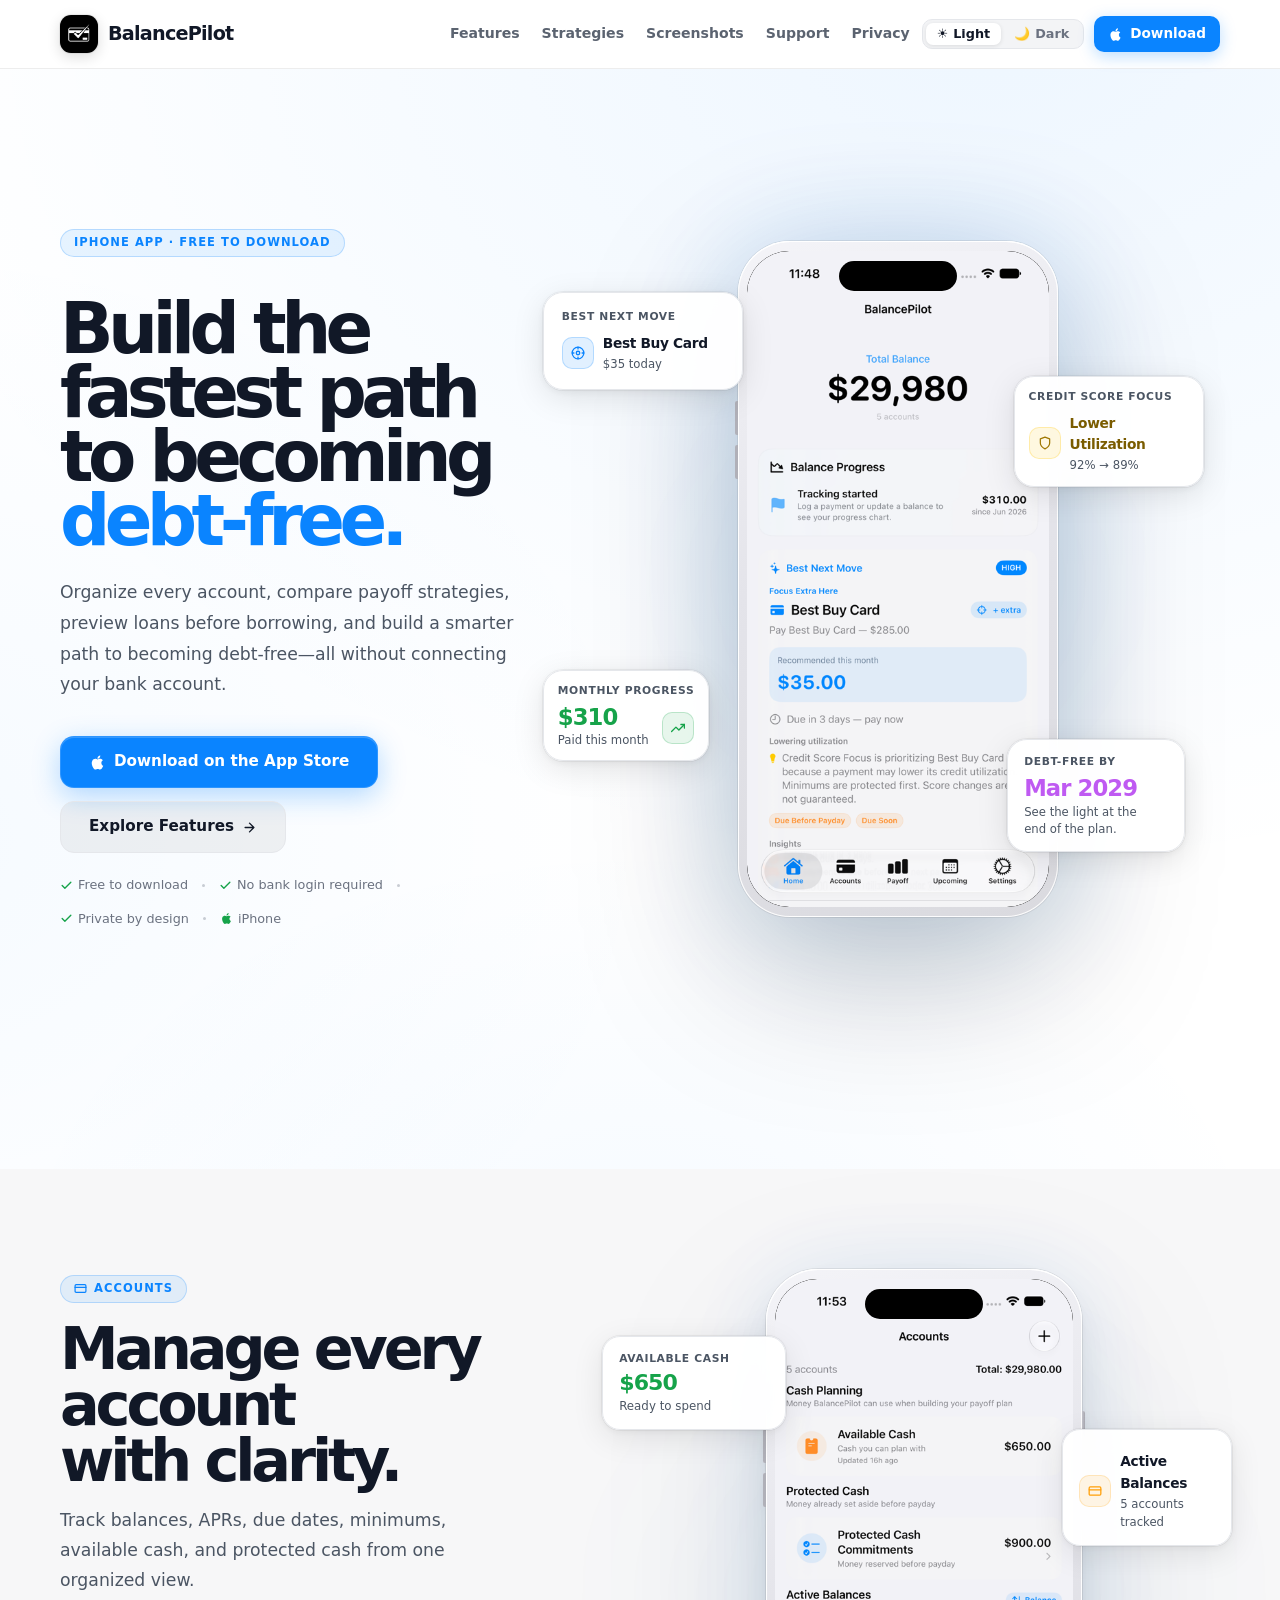
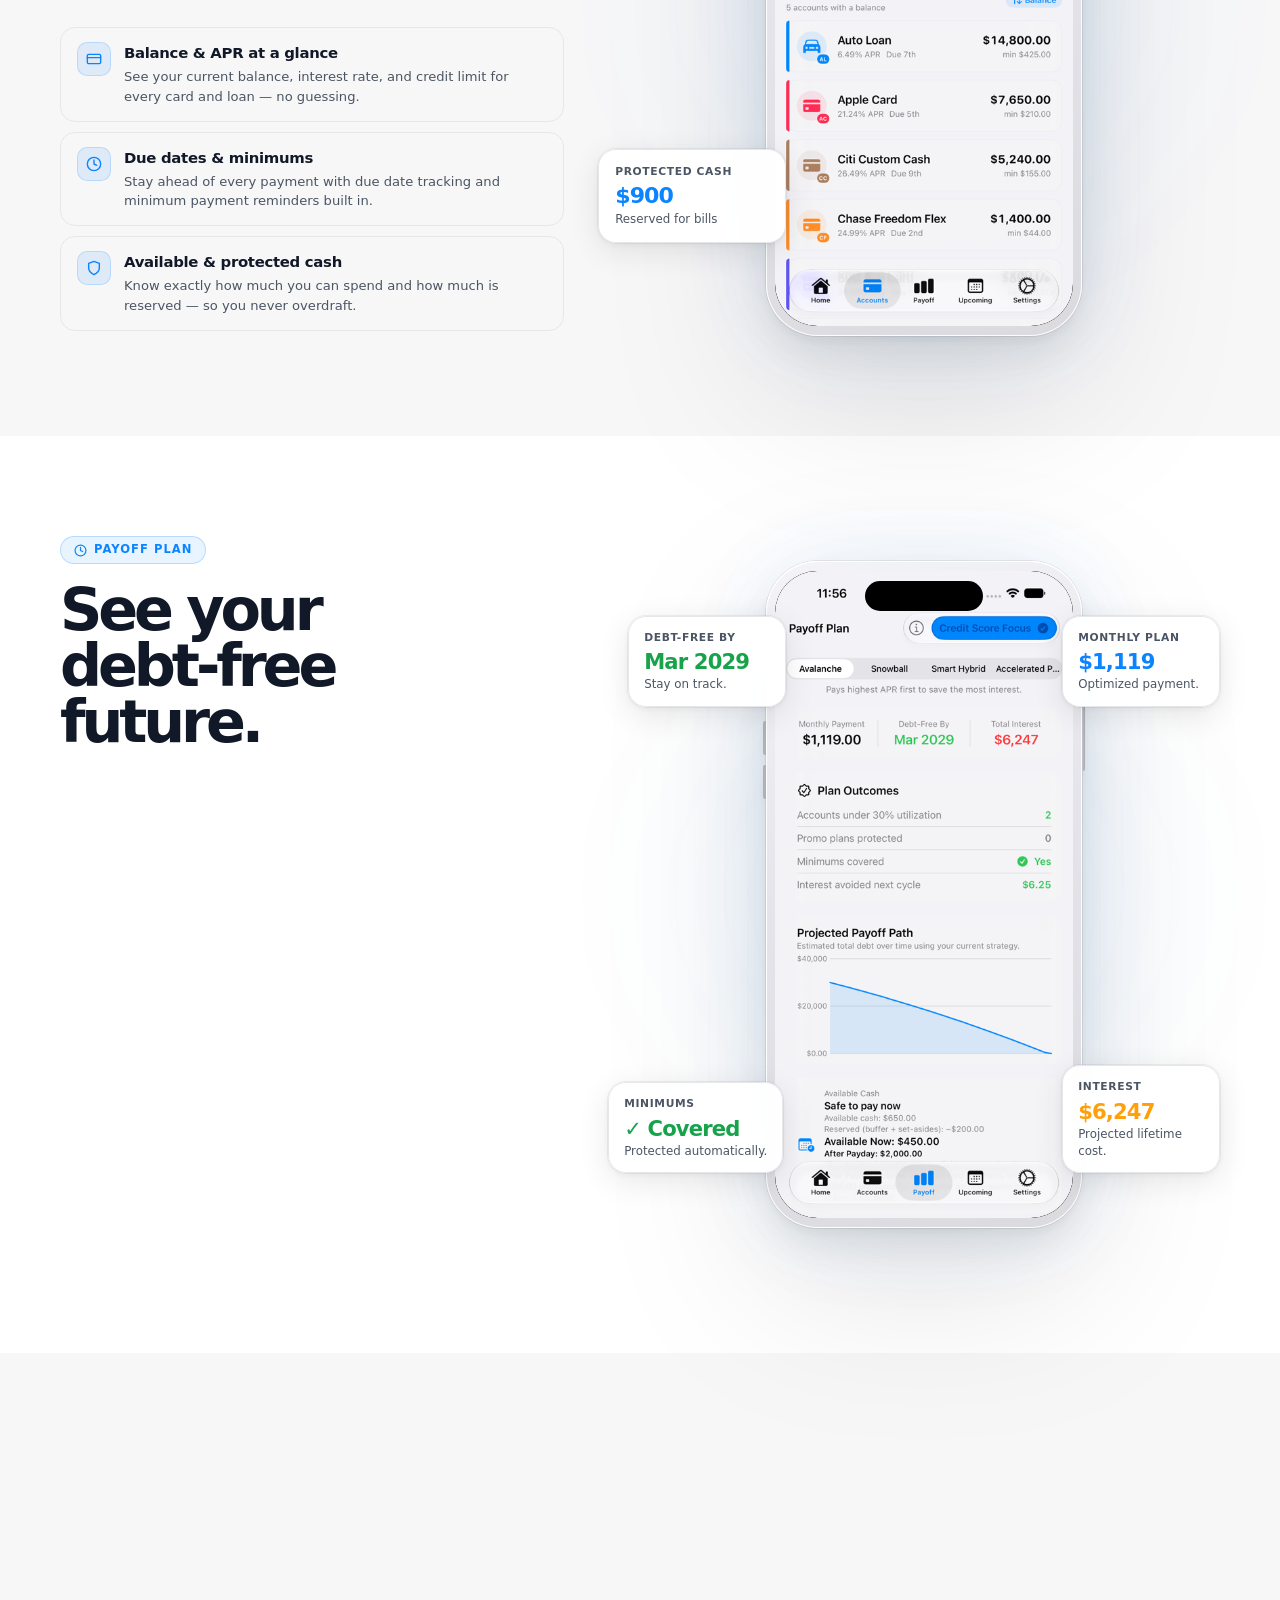
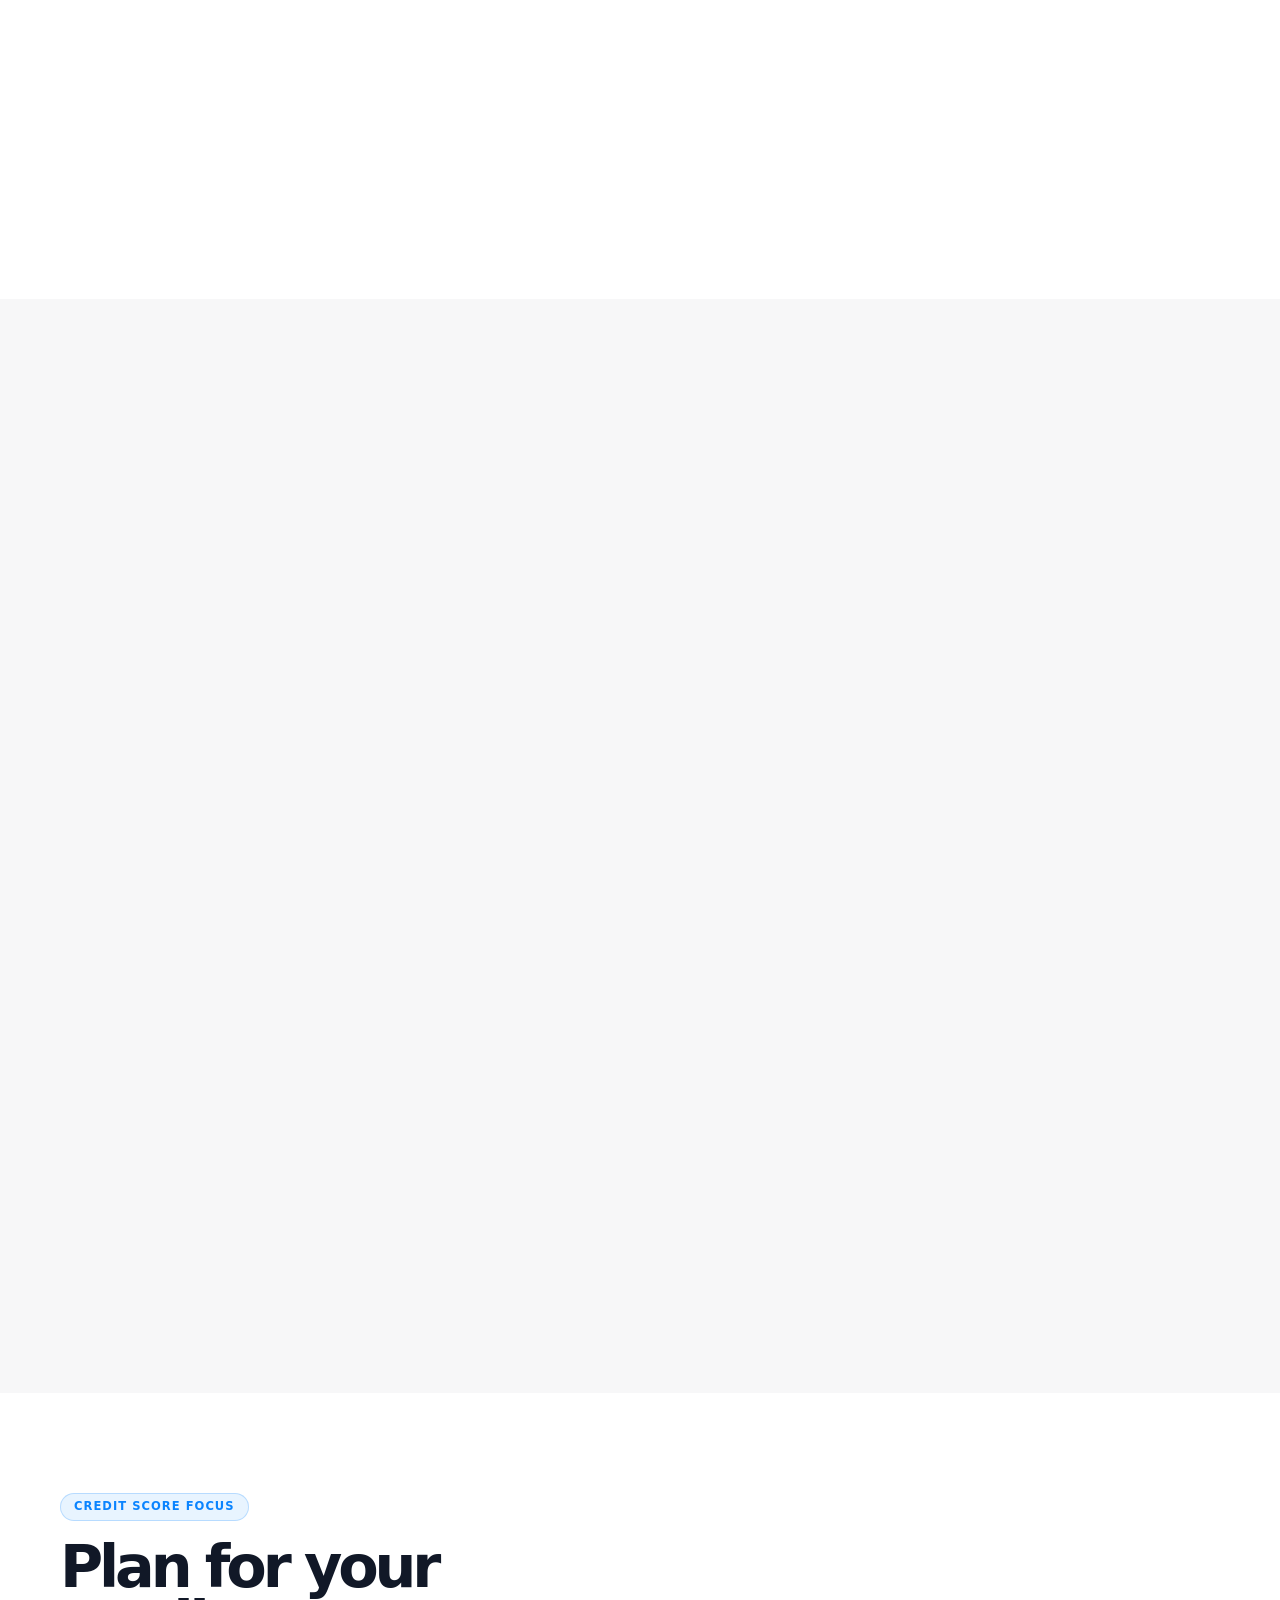
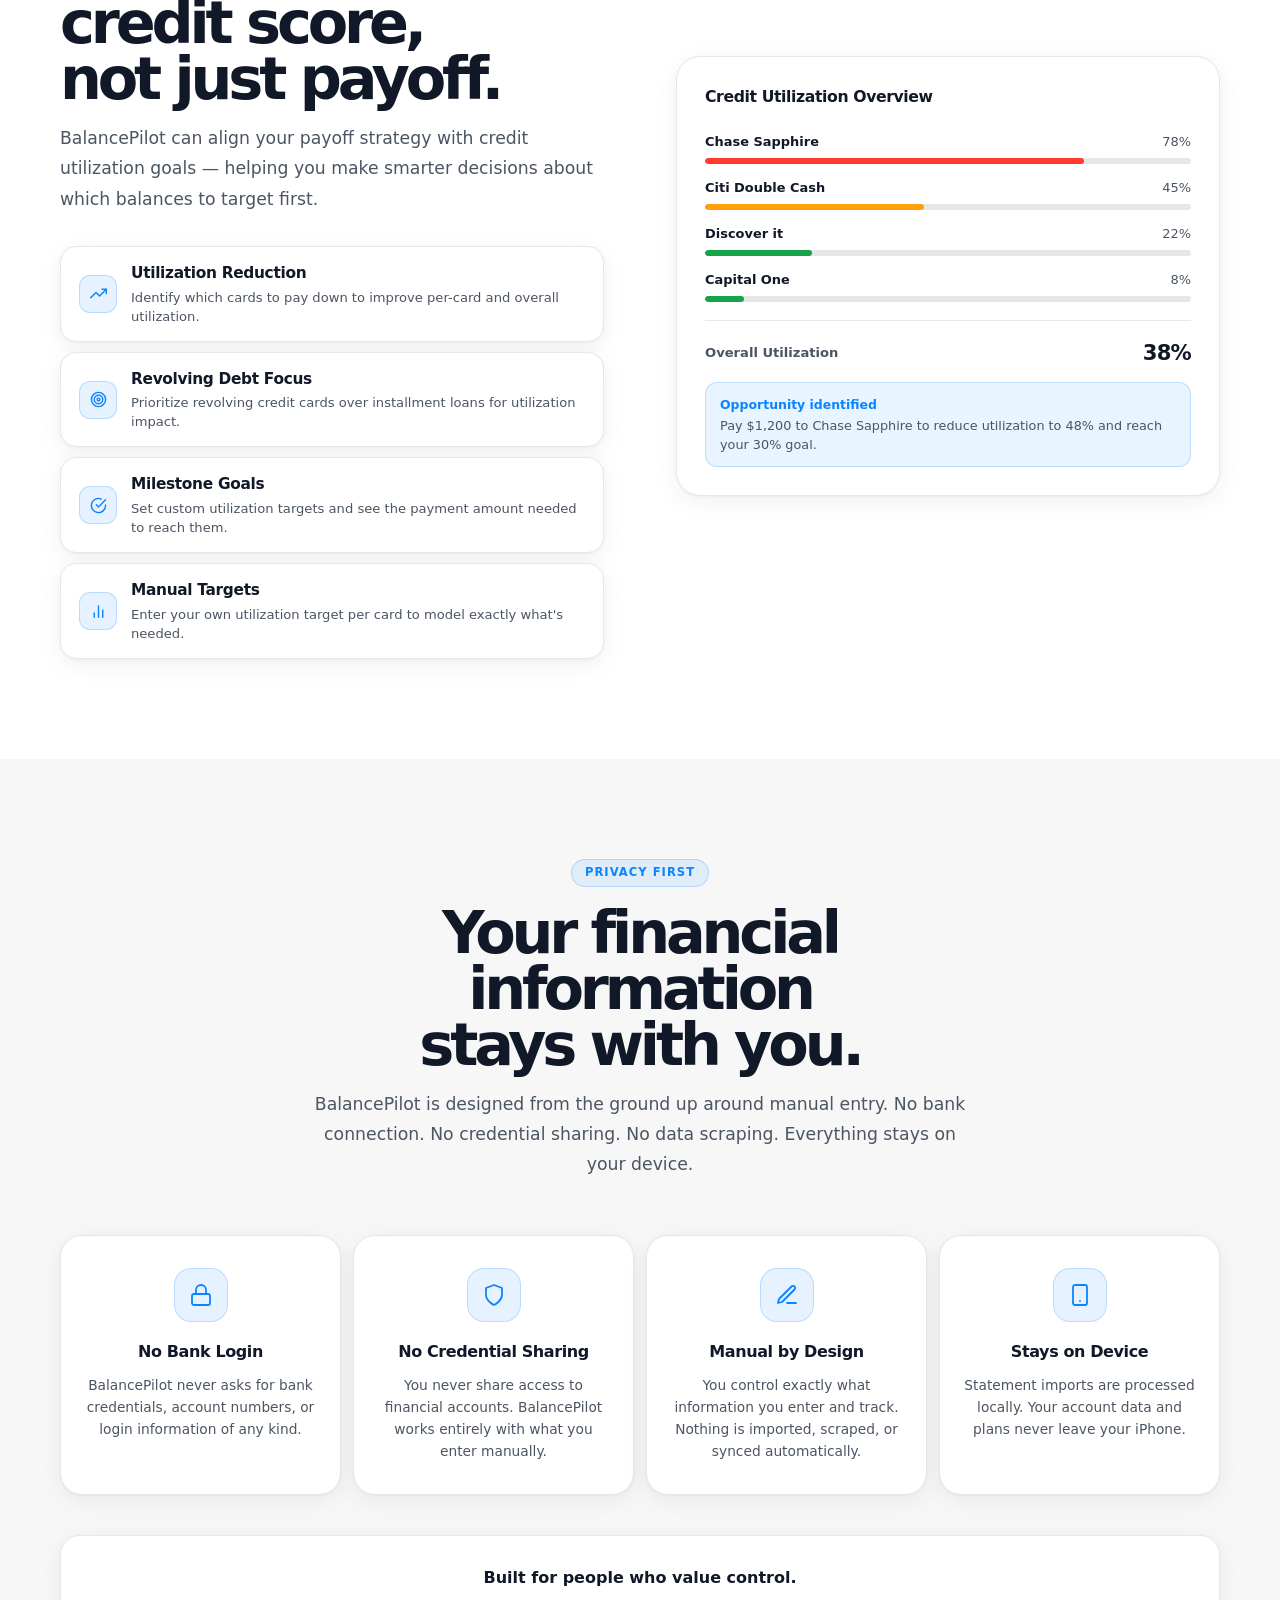
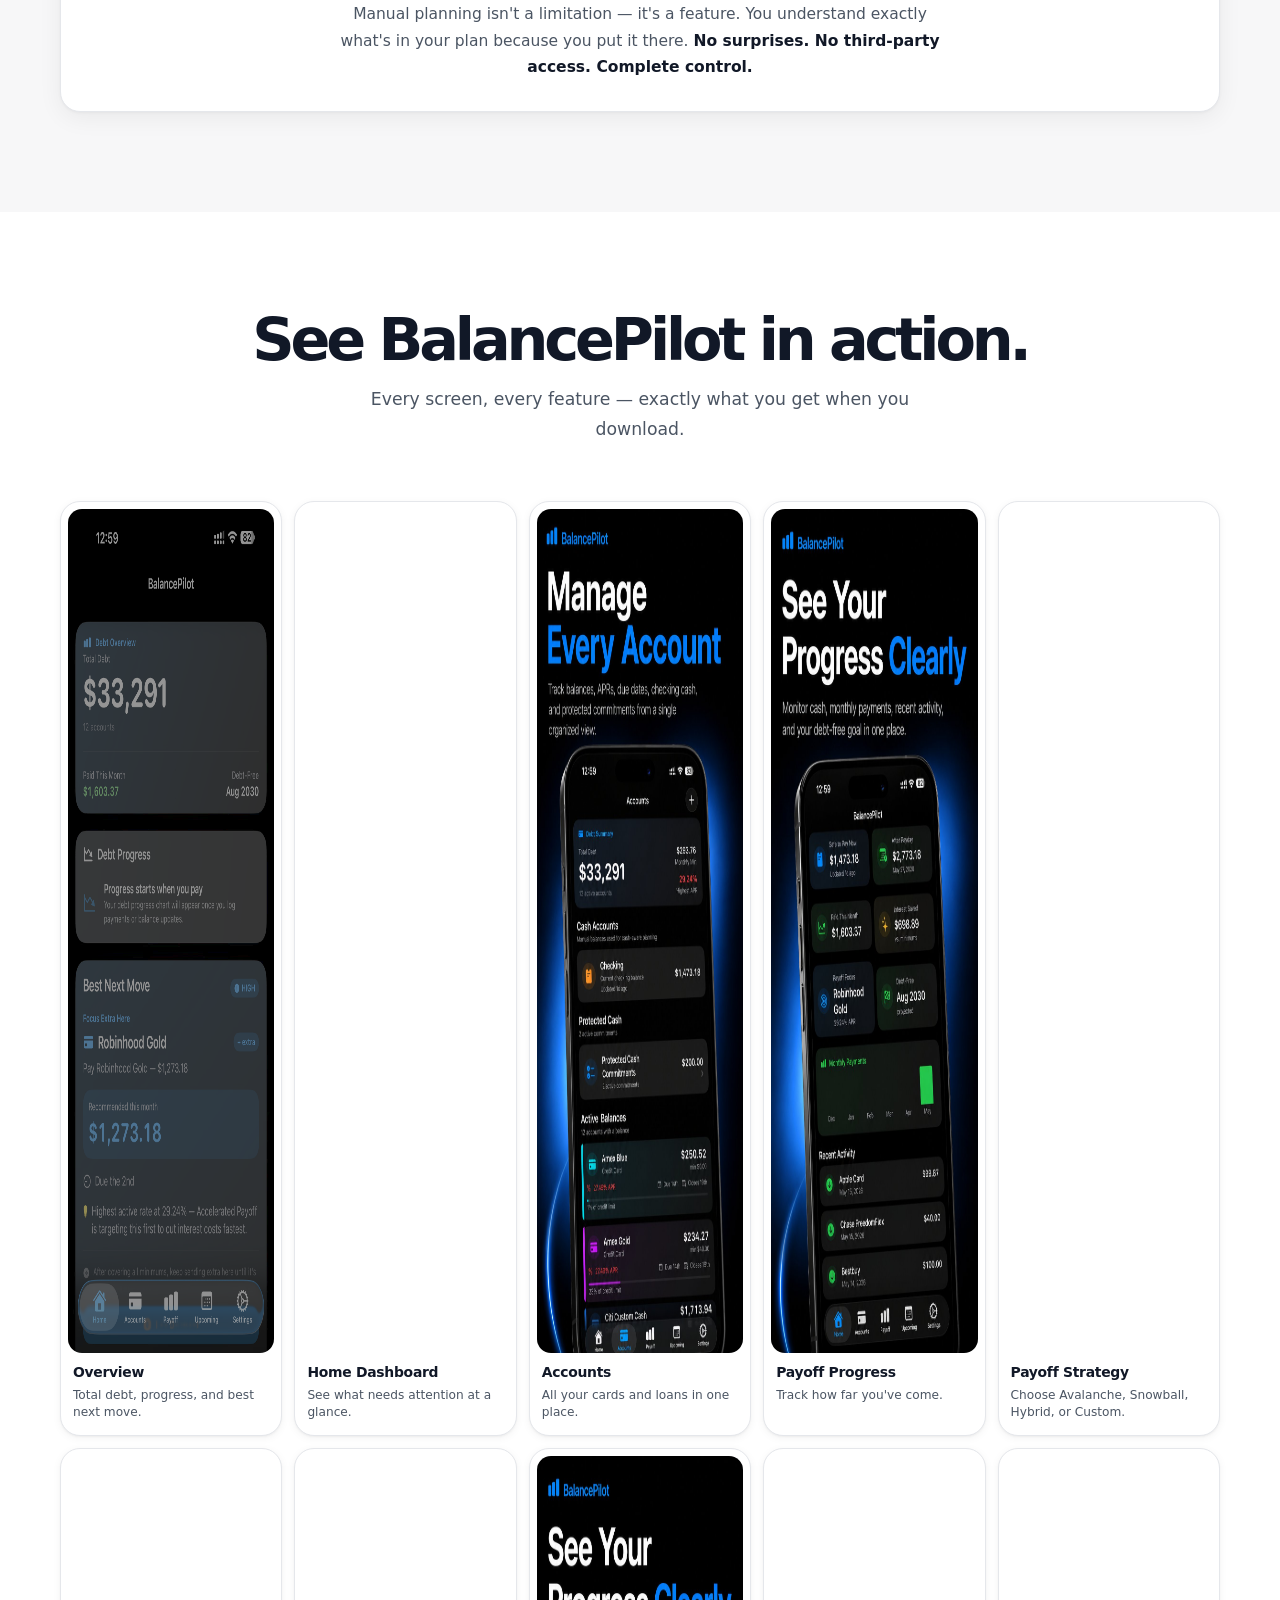
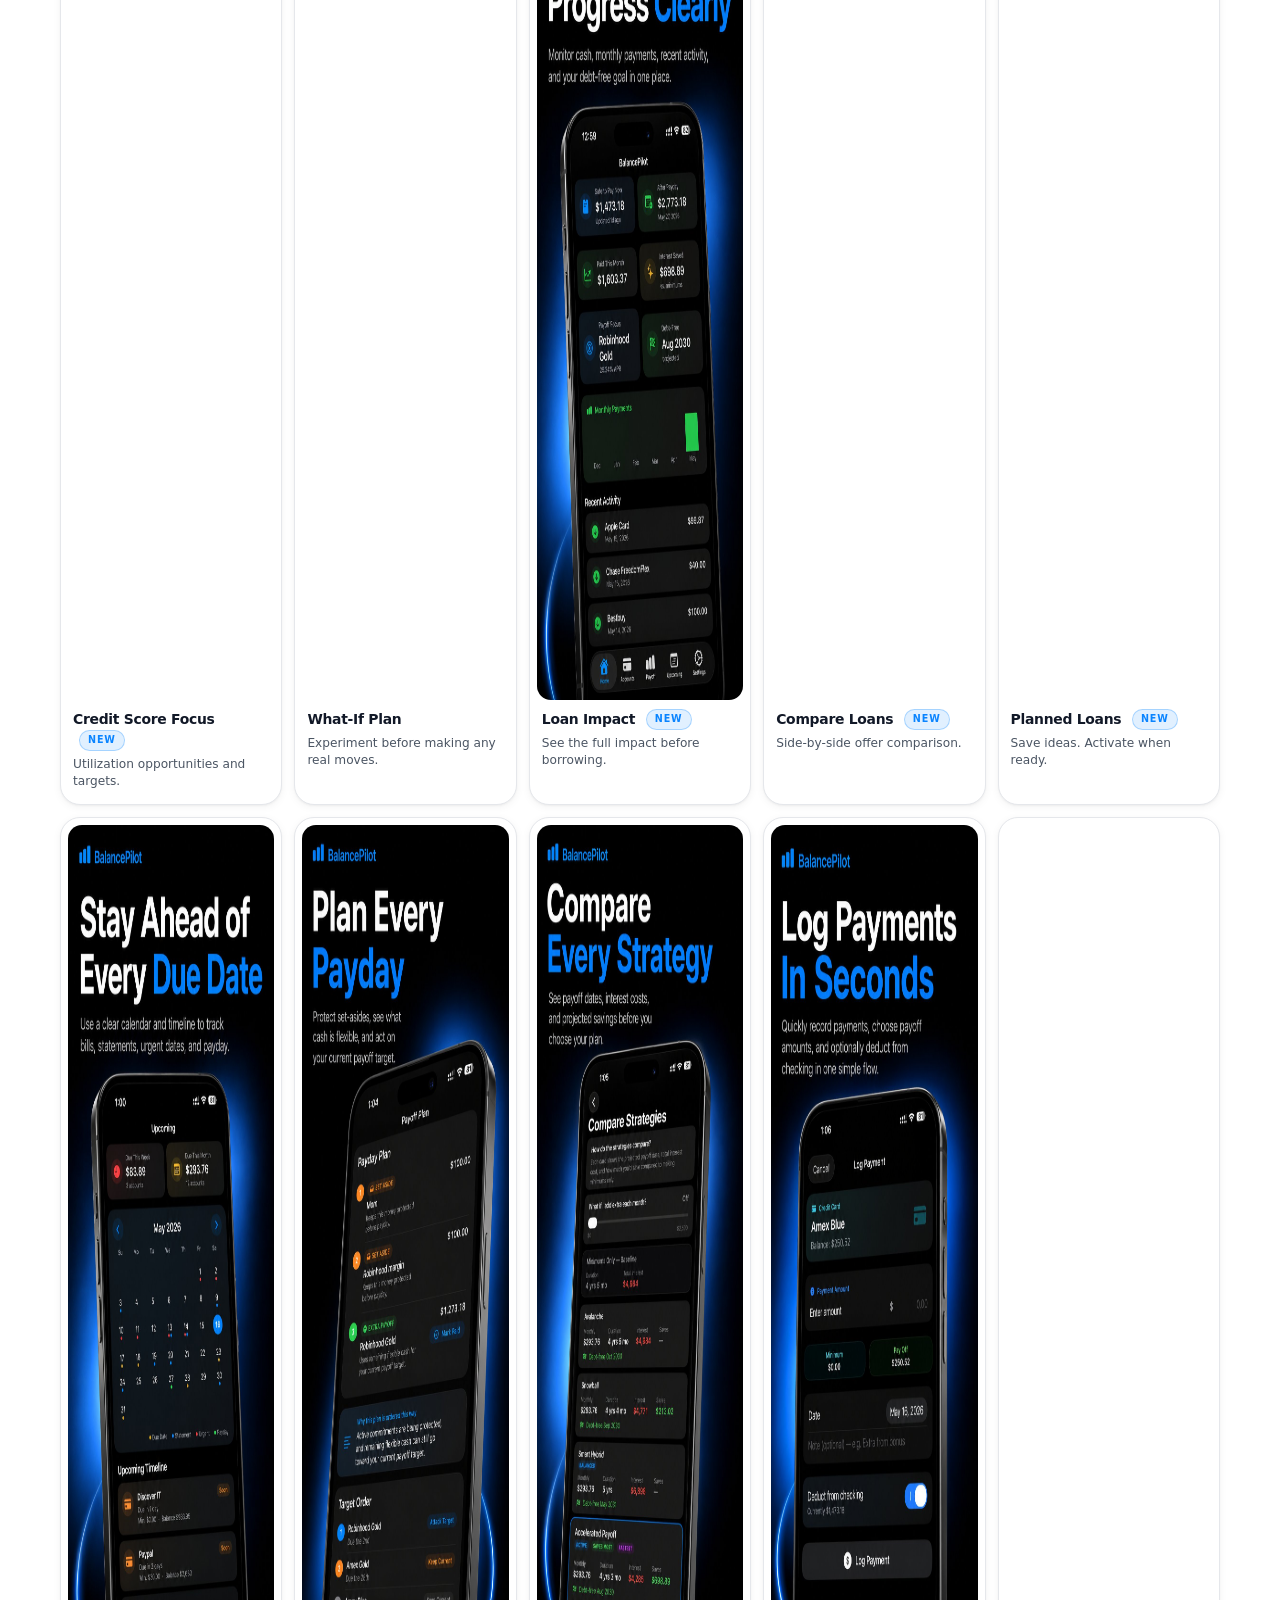
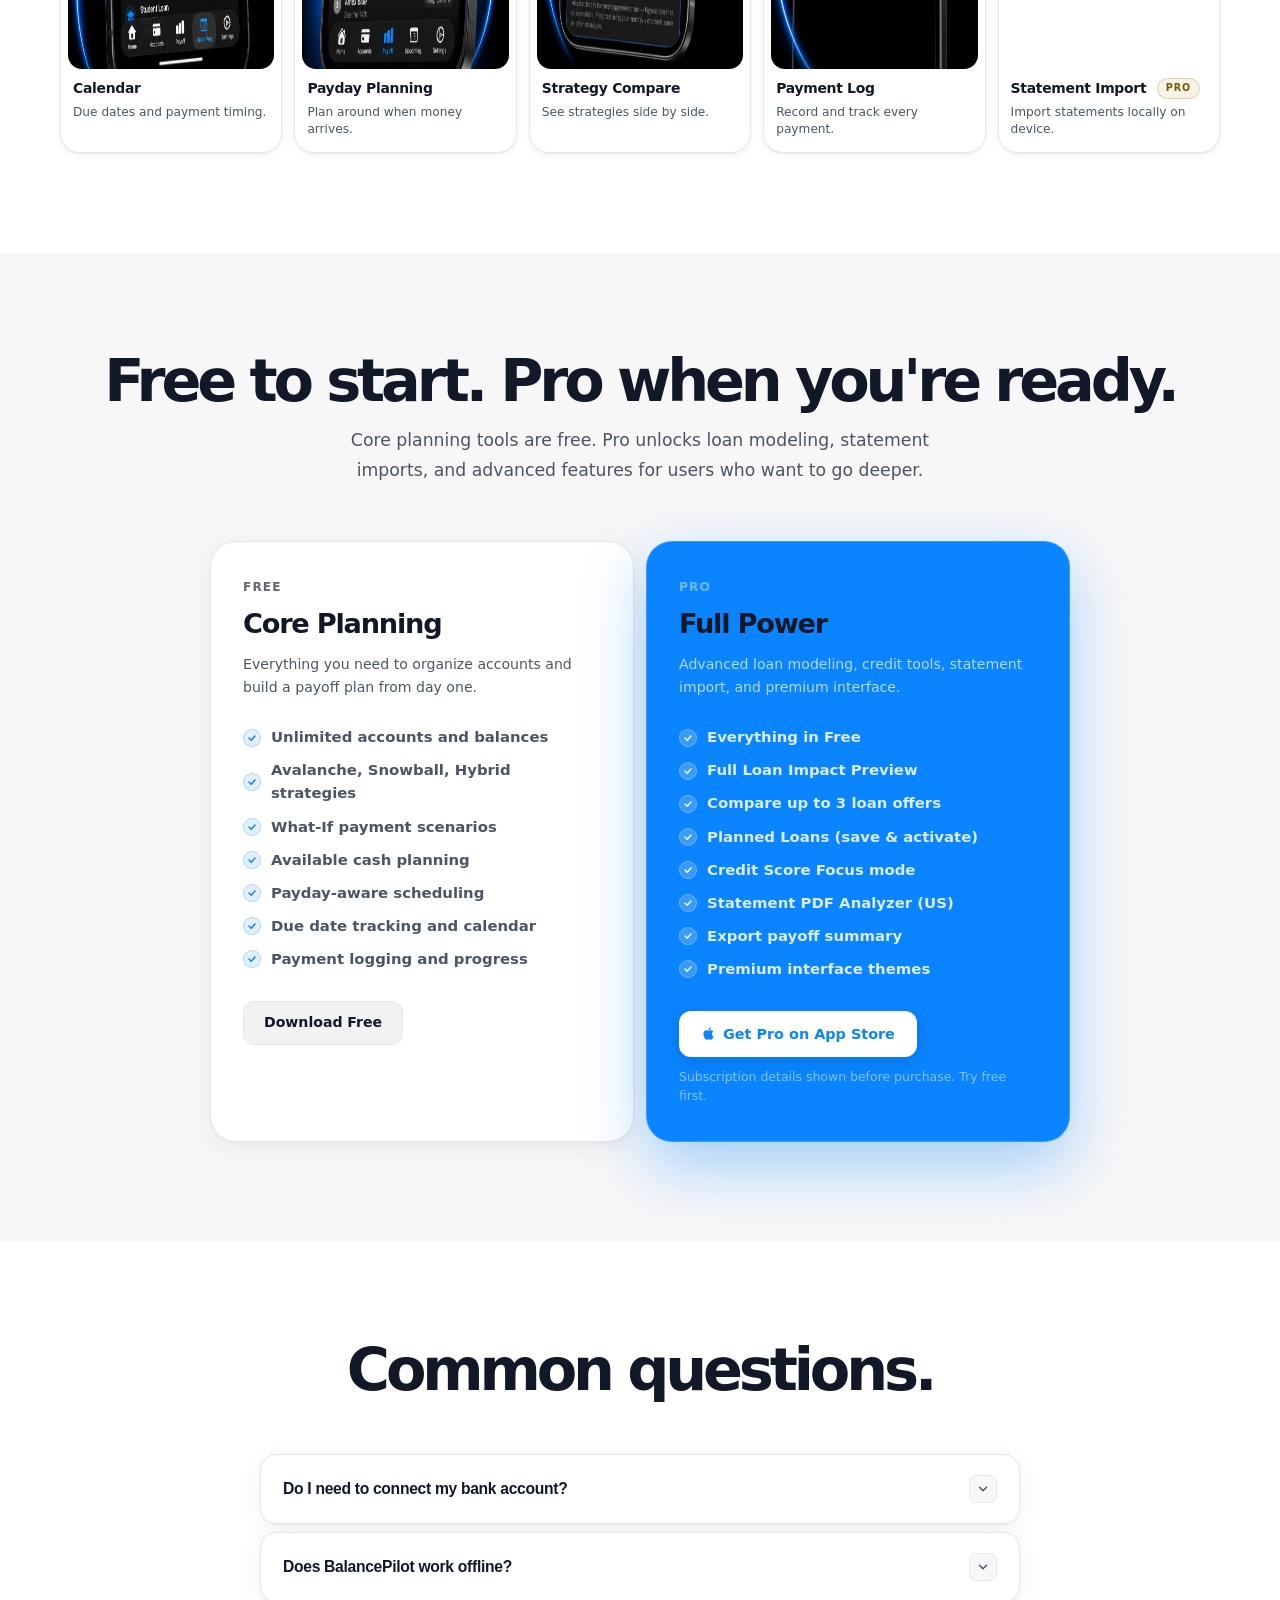
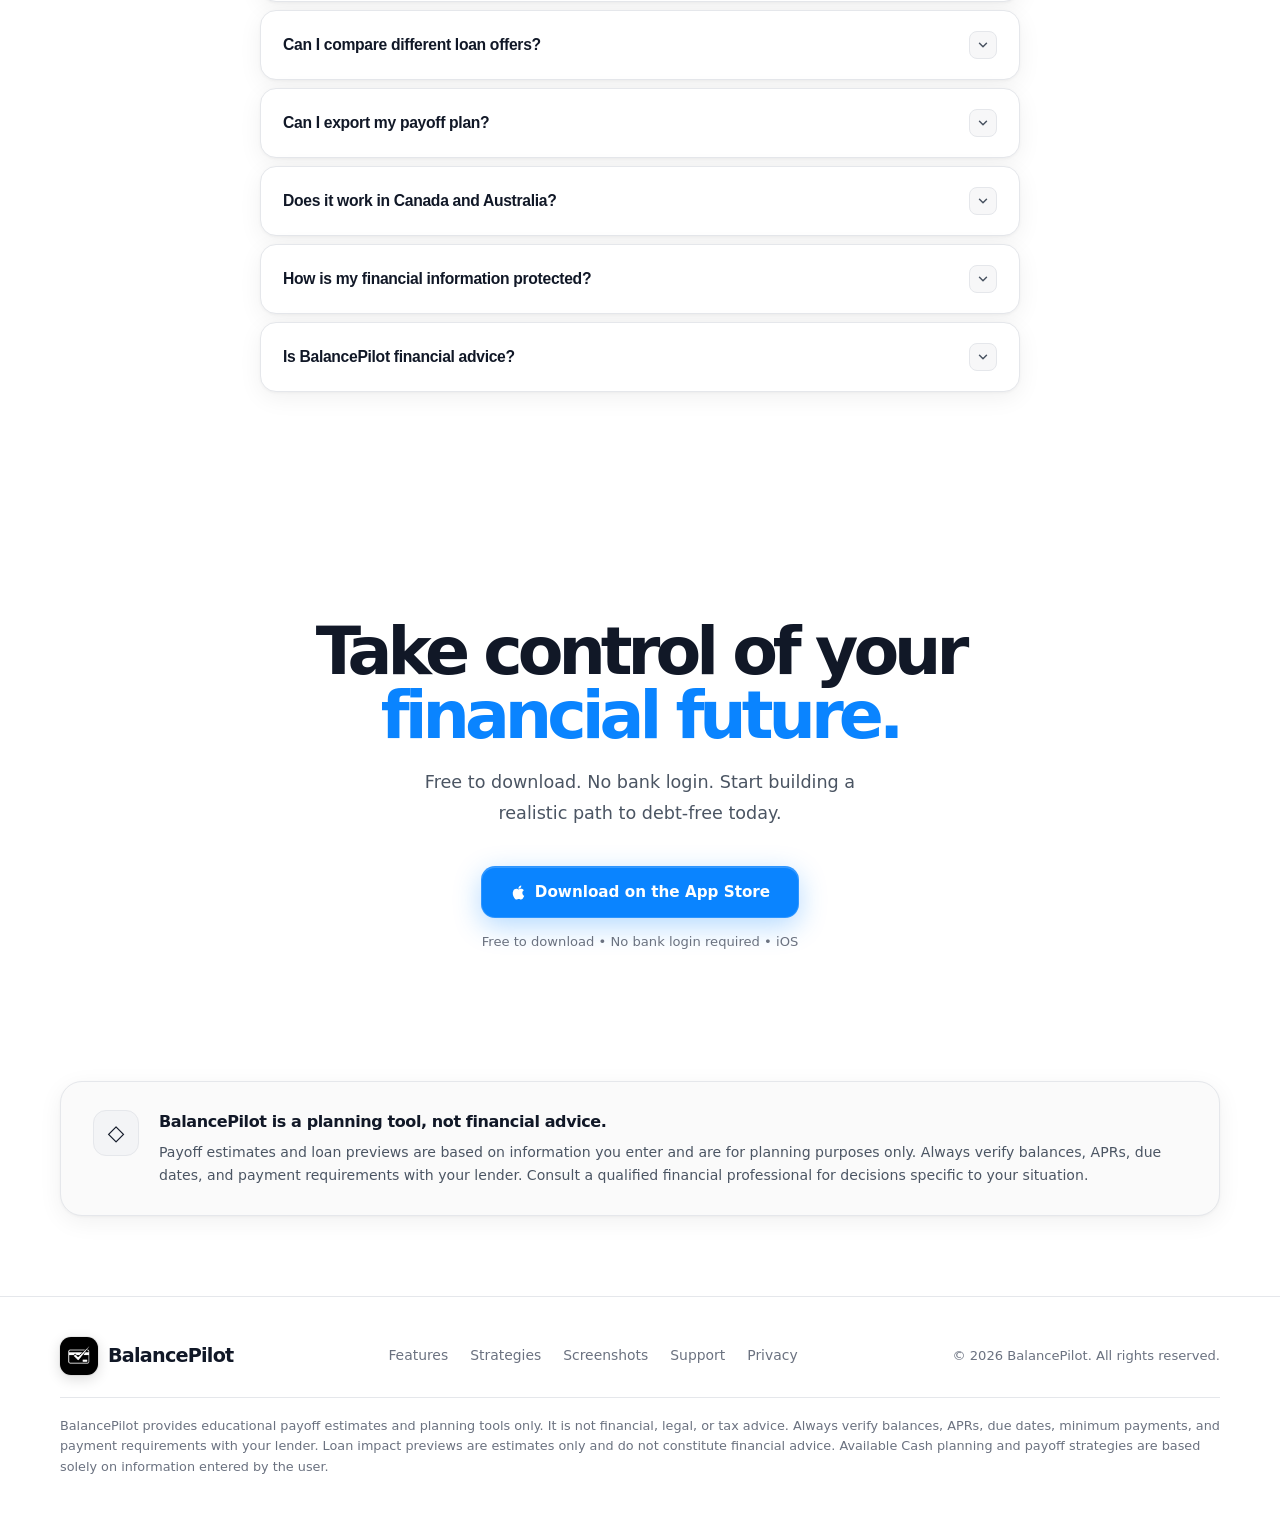
==== commit d734bfc6: "feat: Loan Impact Preview section with 4 floating cards - New #loan-impact section between Payoff Pl" ====
--- a/index.html
+++ b/index.html
@@ -535,6 +535,115 @@
 }
 
 /* ════════════════════════════
+   1e · LOAN IMPACT PREVIEW
+════════════════════════════ */
+#loan-impact { background:var(--bg-2); }
+.li-grid {
+  display:grid; grid-template-columns:46fr 54fr;
+  gap:64px; align-items:center;
+}
+.li-showcase {
+  position:relative; display:flex; justify-content:center; align-items:center;
+  min-height:680px;
+}
+.li-glow {
+  position:absolute; width:580px; height:580px; border-radius:50%;
+  background:radial-gradient(circle, rgba(10,132,255,.06) 0%, rgba(10,132,255,.02) 50%, transparent 70%);
+  filter:blur(72px); pointer-events:none; z-index:0;
+  animation:glowPulse 10s 1.5s ease-in-out infinite;
+}
+[data-theme="dark"] .li-glow {
+  background:radial-gradient(circle,
+    rgba(10,100,255,.20) 0%,
+    rgba(0,40,160,.10) 38%,
+    rgba(0,200,255,.04) 60%,
+    transparent 72%);
+}
+[data-theme="light"] .li-glow {
+  background:radial-gradient(circle, rgba(10,132,255,.055) 0%, rgba(10,132,255,.015) 55%, transparent 72%);
+}
+.li-phone {
+  position:relative; z-index:2; width:316px; flex-shrink:0;
+  animation:float 11.5s ease-in-out infinite;
+  filter:
+    drop-shadow(0 6px 4px rgba(0,0,0,.04))
+    drop-shadow(0 20px 20px rgba(0,0,0,.06))
+    drop-shadow(0 56px 80px rgba(0,0,0,.11))
+    drop-shadow(0 0 44px rgba(10,132,255,.09));
+}
+[data-theme="dark"] .li-phone {
+  filter:
+    drop-shadow(0 6px 6px rgba(0,0,0,.18))
+    drop-shadow(0 24px 40px rgba(0,0,0,.44))
+    drop-shadow(0 64px 96px rgba(0,0,0,.58))
+    drop-shadow(0 0 64px rgba(10,132,255,.18));
+}
+
+/* Loan Impact floating cards */
+.lic {
+  position:absolute; z-index:4;
+  background:var(--surface);
+  border:1px solid var(--card-border);
+  border-radius:18px;
+  box-shadow:var(--card-shadow), 0 0 0 0.5px rgba(255,255,255,.05);
+  padding:13px 15px;
+  transition:transform .22s cubic-bezier(.22,1,.36,1), box-shadow .22s ease;
+  backdrop-filter:blur(12px);
+  min-width:158px;
+}
+[data-theme="light"] .lic {
+  background:rgba(255,255,255,.96);
+  box-shadow:0 8px 32px rgba(0,0,0,.09), 0 2px 8px rgba(0,0,0,.05), 0 0 0 1px rgba(0,0,0,.05);
+}
+.lic:hover { transform:translateY(-3px) scale(1.015); box-shadow:var(--card-shadow-h); }
+
+/* 4-corner positions — 20px overlap onto phone edges */
+.lic-1 { top:9%;     left:0px;   animation:floatB 9s 0.4s ease-in-out infinite; }
+.lic-2 { bottom:9%;  left:0px;   animation:floatB 10.5s 1.4s ease-in-out infinite; }
+.lic-3 { top:9%;     left:434px; animation:floatB 8s 2.1s ease-in-out infinite; max-width:184px; }
+.lic-4 { bottom:9%;  left:434px; animation:floatB 11s 0.9s ease-in-out infinite; max-width:184px; }
+
+.lic-lbl  { font-size:.67rem; font-weight:700; color:var(--muted); letter-spacing:.06em; text-transform:uppercase; margin-bottom:5px; }
+.lic-val  { font-size:1.32rem; font-weight:800; letter-spacing:-.04em; line-height:1.15; }
+.lic-note { font-size:.74rem; color:var(--muted); margin-top:4px; line-height:1.4; }
+.lic-arrow { font-size:.72rem; color:var(--muted); display:block; margin:1px 0; }
+.lic-val-green  { color:var(--green); }
+[data-theme="light"] .lic-val-green  { color:#16a34a; }
+.lic-val-blue   { color:var(--blue); }
+.lic-val-purple { color:#bf5af2; }
+[data-theme="light"] .lic-val-purple { color:#8944b8; }
+.lic-val-orange { color:#ff9f0a; }
+
+/* Feature list */
+.li-feats { display:flex; flex-direction:column; gap:10px; margin-top:32px; }
+.li-feat {
+  display:flex; align-items:flex-start; gap:13px; padding:14px 16px; border-radius:15px;
+  background:var(--subtle-bg); border:1px solid var(--subtle-border);
+  transition:background .15s, border-color .15s;
+}
+.li-feat:hover { background:var(--subtle-bg-h); border-color:var(--subtle-border-h); }
+.li-feat-icon {
+  width:34px; height:34px; border-radius:10px; flex-shrink:0; display:grid; place-items:center;
+  background:rgba(10,132,255,.10); border:1px solid rgba(10,132,255,.18); color:var(--blue);
+}
+.li-feat-name { font-size:.93rem; font-weight:800; letter-spacing:-.02em; margin-bottom:2px; }
+.li-feat-desc { font-size:.82rem; color:var(--muted); line-height:1.5; }
+
+@media (max-width:980px) {
+  .li-grid { grid-template-columns:1fr; gap:48px; }
+  .li-showcase { order:-1; min-height:540px; }
+  .lic-1 { left:1%; }
+  .lic-2 { left:2%; }
+  .lic-3 { left:auto; right:1%; }
+  .lic-4 { left:auto; right:1%; bottom:18%; }
+}
+@media (max-width:580px) {
+  .lic { display:none; }
+  .li-showcase { min-height:360px; }
+  .li-phone { width:min(62vw,210px); animation:none; }
+}
+
+/* ════════════════════════════
    1d · CREDIT SCORE FOCUS
 ════════════════════════════ */
 #credit-focus { background:var(--bg-2); }
@@ -1342,6 +1451,101 @@
 
       </div><!-- /pp-showcase -->
     </div><!-- /pp-grid -->
+  </div>
+</section>
+
+<!-- ══════════════════════════════════════
+     1e · LOAN IMPACT PREVIEW
+══════════════════════════════════════ -->
+<section id="loan-impact">
+  <div class="container">
+    <div class="li-grid">
+
+      <!-- Left: text + features -->
+      <div class="li-text">
+        <div class="eyebrow fade-in">
+          <svg width="13" height="13" viewBox="0 0 24 24" fill="none" stroke="currentColor" stroke-width="2.2" stroke-linecap="round" stroke-linejoin="round" aria-hidden="true"><line x1="12" y1="1" x2="12" y2="23"/><path d="M17 5H9.5a3.5 3.5 0 0 0 0 7h5a3.5 3.5 0 0 1 0 7H6"/></svg>
+          Loan Impact Preview
+        </div>
+        <h2 class="fade-in d1">Borrow with<br>confidence.</h2>
+        <p class="sec-sub fade-in d2" style="margin-top:16px;max-width:440px">See how any loan changes your monthly payment, payoff timeline, total debt, and long-term financial plan before you commit.</p>
+
+        <div class="li-feats fade-in d3">
+          <div class="li-feat">
+            <div class="li-feat-icon" aria-hidden="true">
+              <svg width="16" height="16" viewBox="0 0 24 24" fill="none" stroke="currentColor" stroke-width="2.1" stroke-linecap="round" stroke-linejoin="round"><path d="M1 12s4-8 11-8 11 8 11 8-4 8-11 8-11-8-11-8z"/><circle cx="12" cy="12" r="3"/></svg>
+            </div>
+            <div>
+              <div class="li-feat-name">Preview Before Borrowing</div>
+              <div class="li-feat-desc">See the real financial impact before accepting a loan offer.</div>
+            </div>
+          </div>
+          <div class="li-feat">
+            <div class="li-feat-icon" aria-hidden="true">
+              <svg width="16" height="16" viewBox="0 0 24 24" fill="none" stroke="currentColor" stroke-width="2.1" stroke-linecap="round" stroke-linejoin="round"><polyline points="22 12 18 12 15 21 9 3 6 12 2 12"/></svg>
+            </div>
+            <div>
+              <div class="li-feat-name">Debt-Free Forecast</div>
+              <div class="li-feat-desc">Understand how borrowing changes your payoff timeline before signing.</div>
+            </div>
+          </div>
+          <div class="li-feat">
+            <div class="li-feat-icon" aria-hidden="true">
+              <svg width="16" height="16" viewBox="0 0 24 24" fill="none" stroke="currentColor" stroke-width="2.1" stroke-linecap="round" stroke-linejoin="round"><polyline points="9 11 12 14 22 4"/><path d="M21 12v7a2 2 0 0 1-2 2H5a2 2 0 0 1-2-2V5a2 2 0 0 1 2-2h11"/></svg>
+            </div>
+            <div>
+              <div class="li-feat-name">Compare Multiple Offers</div>
+              <div class="li-feat-desc">Evaluate multiple loan offers side-by-side before making a decision.</div>
+            </div>
+          </div>
+        </div>
+      </div>
+
+      <!-- Right: phone + 4 floating cards -->
+      <div class="li-showcase fade-in d2">
+        <div class="li-glow" aria-hidden="true"></div>
+
+        <!-- iPhone frame -->
+        <div class="li-phone">
+          <div class="iphone-body">
+            <div class="iphone-screen">
+              <img src="05-loan-impact-preview-light.png" alt="BalancePilot loan impact preview screen showing monthly payment, timeline, and total interest" width="316" loading="lazy" />
+              <div class="iphone-island" aria-hidden="true"></div>
+            </div>
+          </div>
+        </div>
+
+        <!-- Upper Left: Monthly Payment -->
+        <div class="lic lic-1" aria-hidden="true">
+          <div class="lic-lbl">Monthly Payment</div>
+          <div class="lic-val lic-val-green">$168</div>
+          <div class="lic-note">Fits your budget</div>
+        </div>
+
+        <!-- Lower Left: Safe To Add -->
+        <div class="lic lic-2" aria-hidden="true">
+          <div class="lic-lbl">Safe To Add</div>
+          <div class="lic-val lic-val-blue">Yes</div>
+          <div class="lic-note">No timeline impact</div>
+        </div>
+
+        <!-- Upper Right: Payoff Date -->
+        <div class="lic lic-3" aria-hidden="true">
+          <div class="lic-lbl">Payoff Date</div>
+          <div class="lic-val lic-val-purple">Mar 2029</div>
+          <span class="lic-arrow">↓</span>
+          <div class="lic-val lic-val-green" style="font-size:1.1rem">Feb 2029</div>
+        </div>
+
+        <!-- Lower Right: Total Interest -->
+        <div class="lic lic-4" aria-hidden="true">
+          <div class="lic-lbl">Total Interest</div>
+          <div class="lic-val lic-val-orange">$533</div>
+          <div class="lic-note">Loan lifetime</div>
+        </div>
+
+      </div><!-- /li-showcase -->
+    </div><!-- /li-grid -->
   </div>
 </section>
 
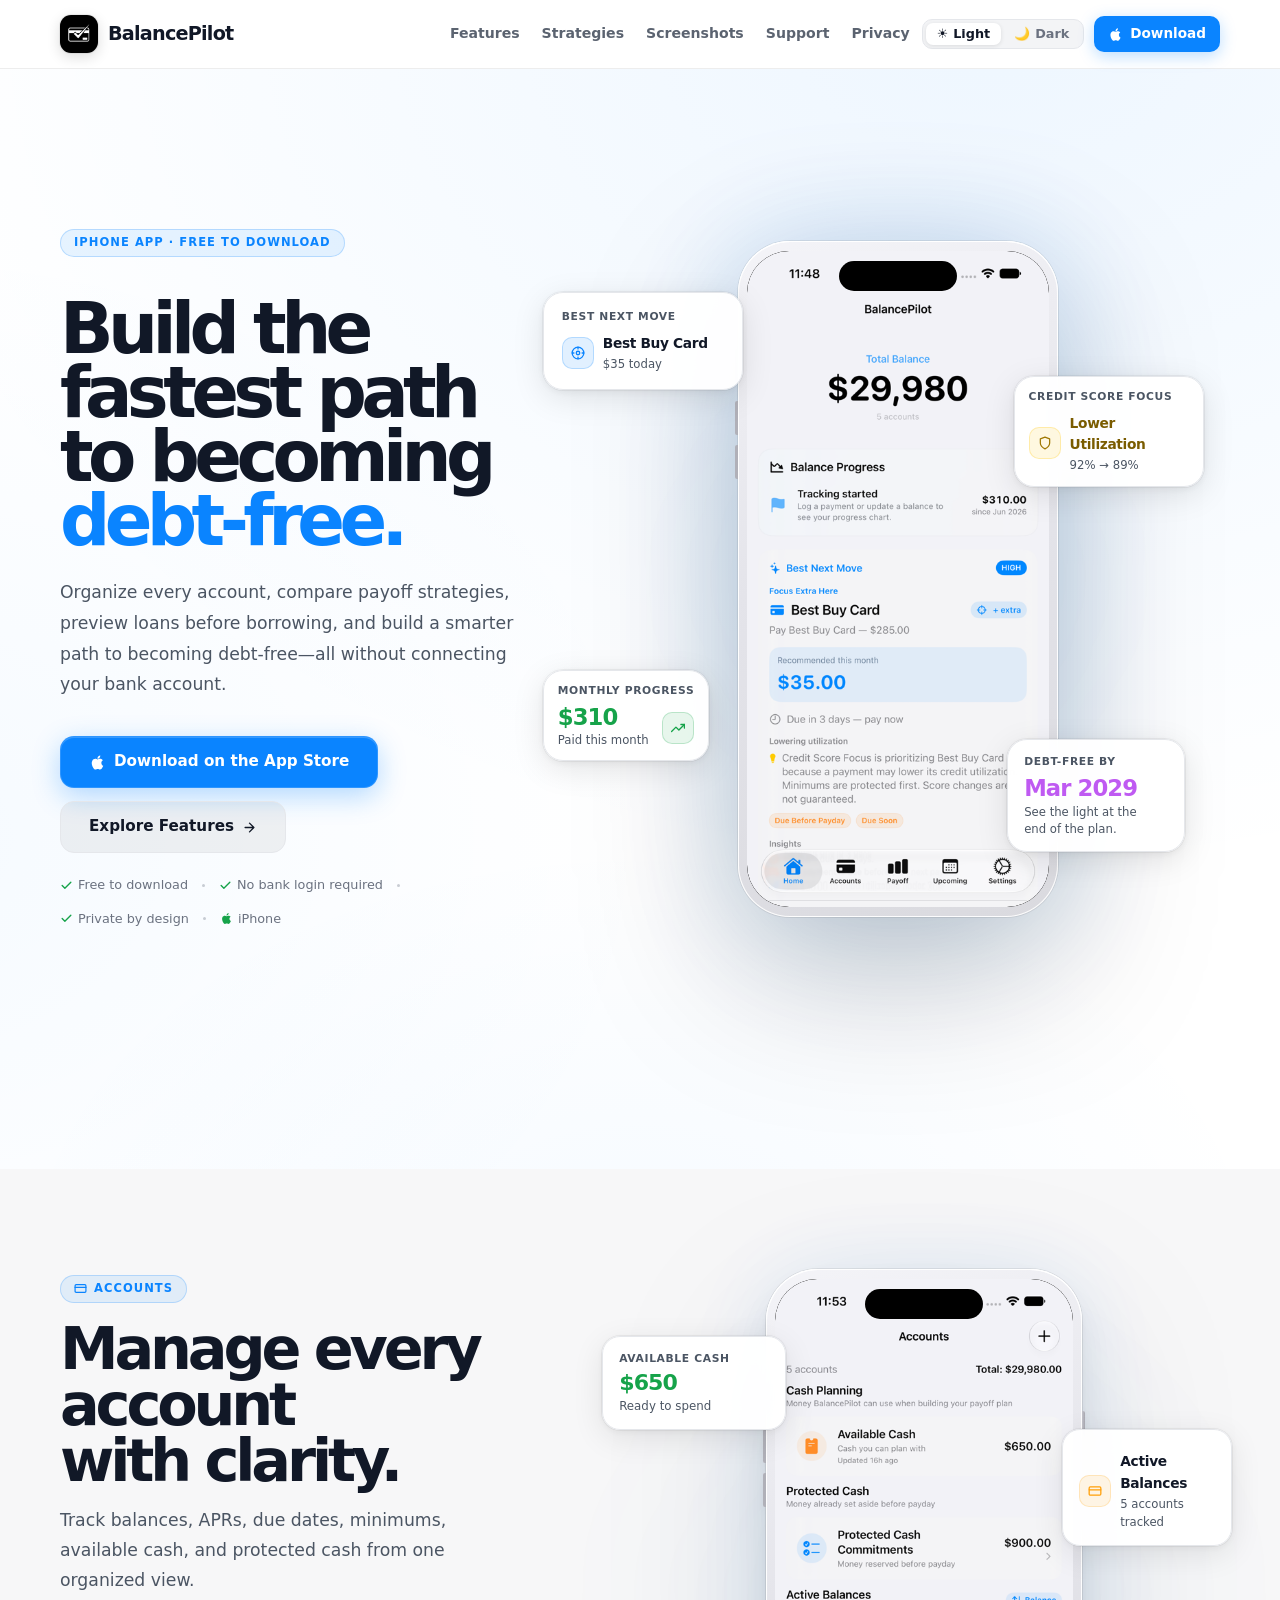
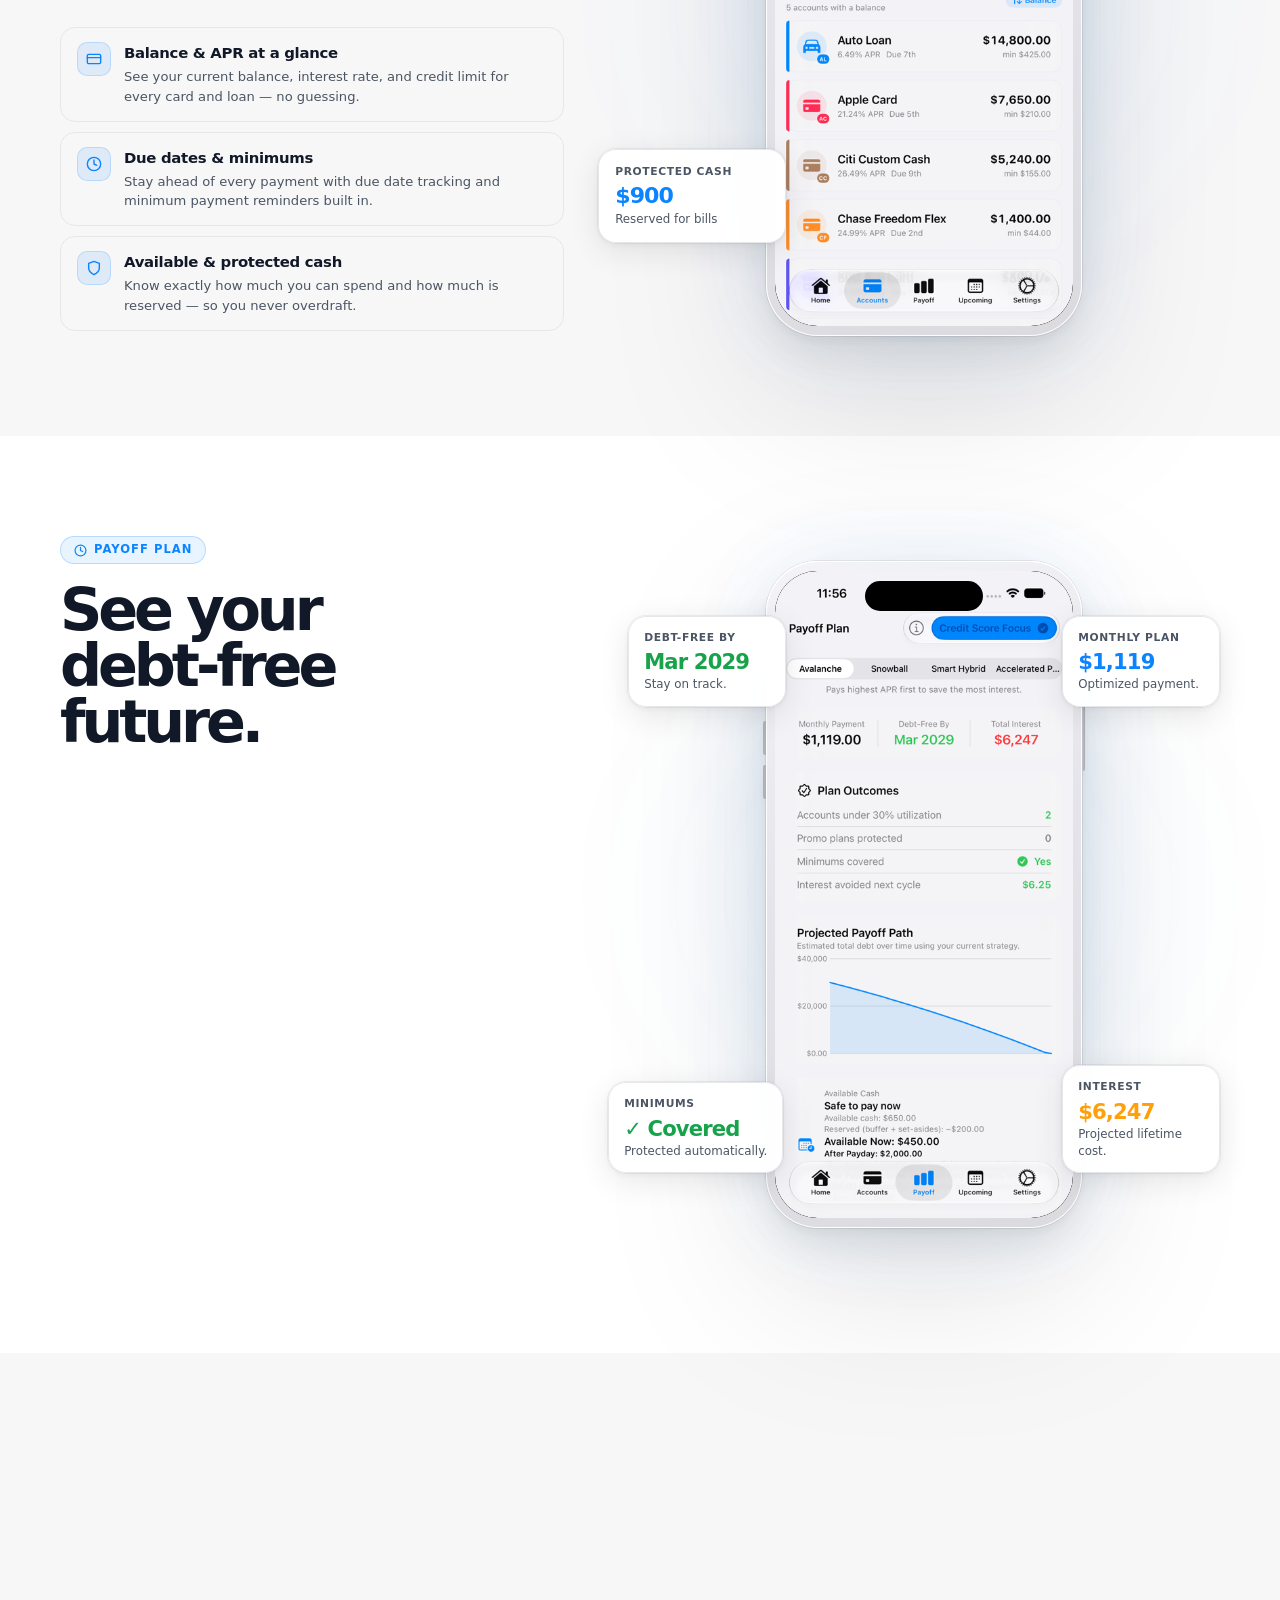
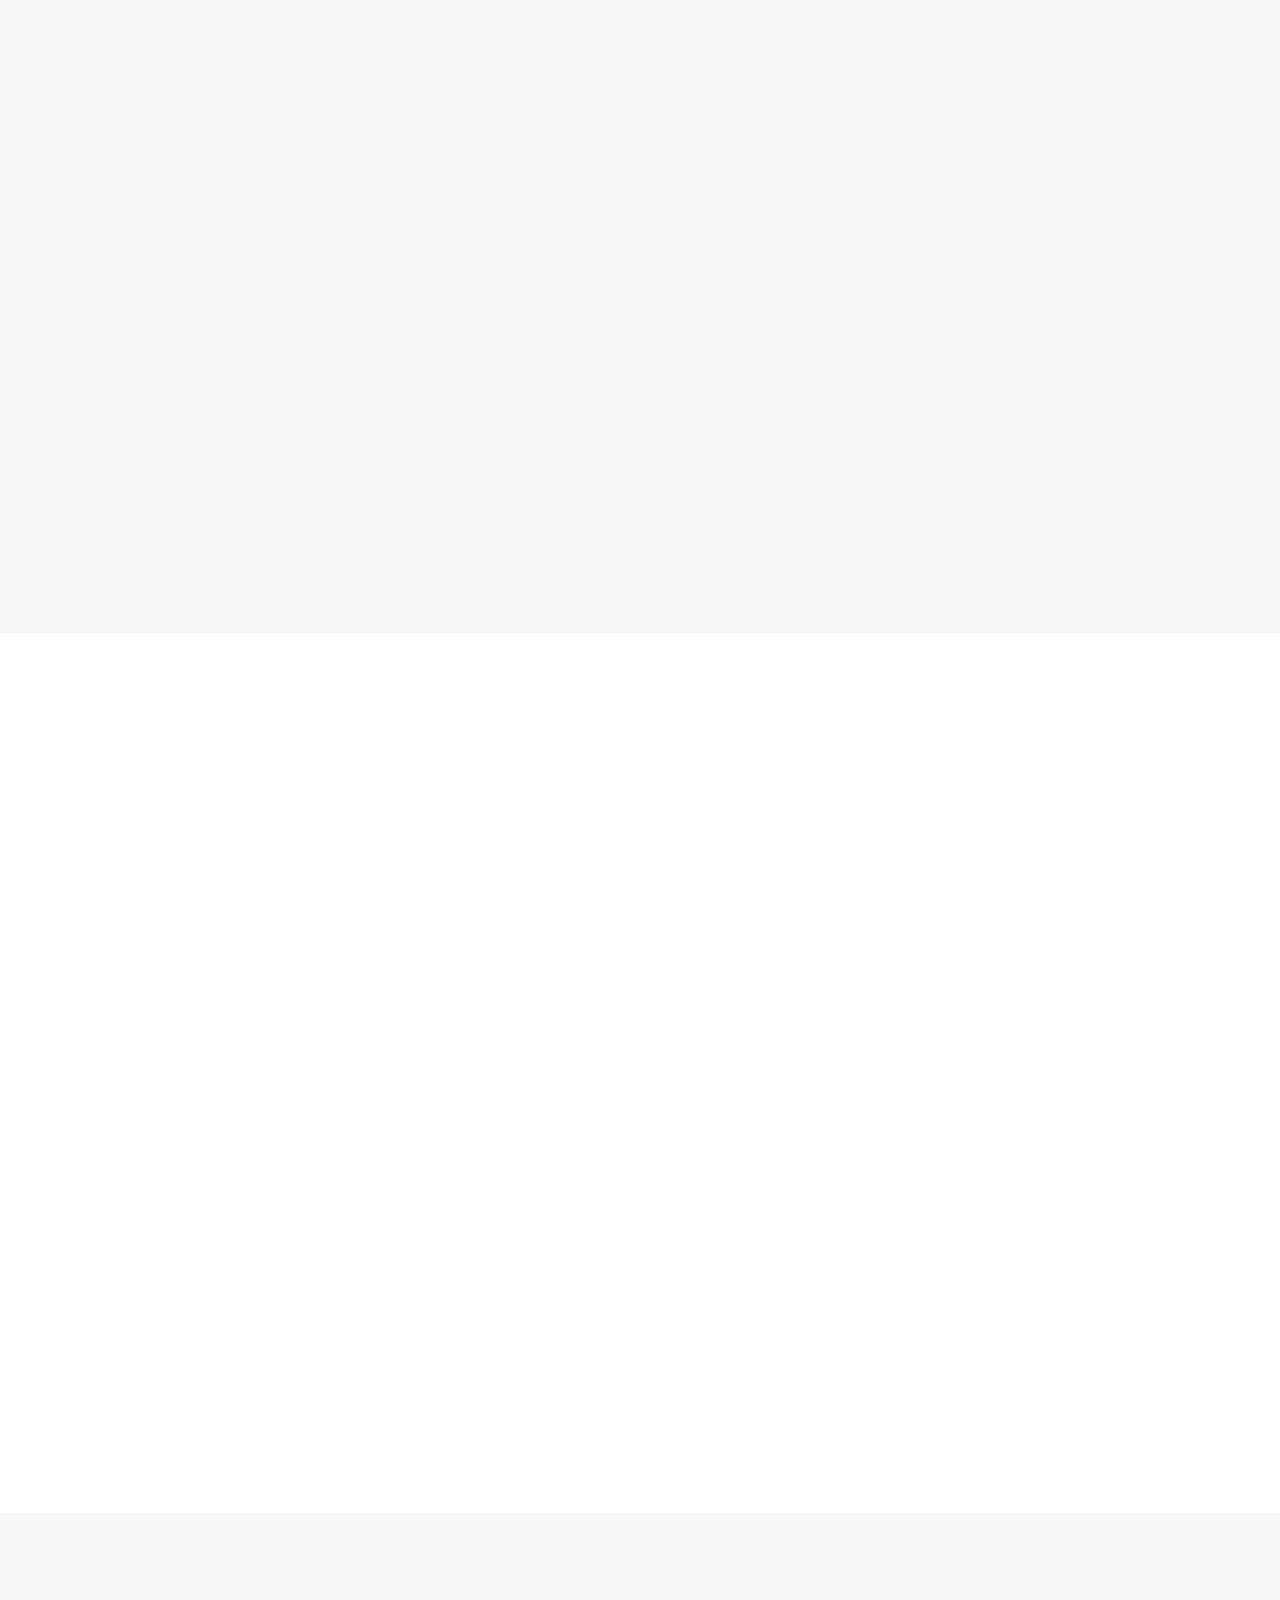
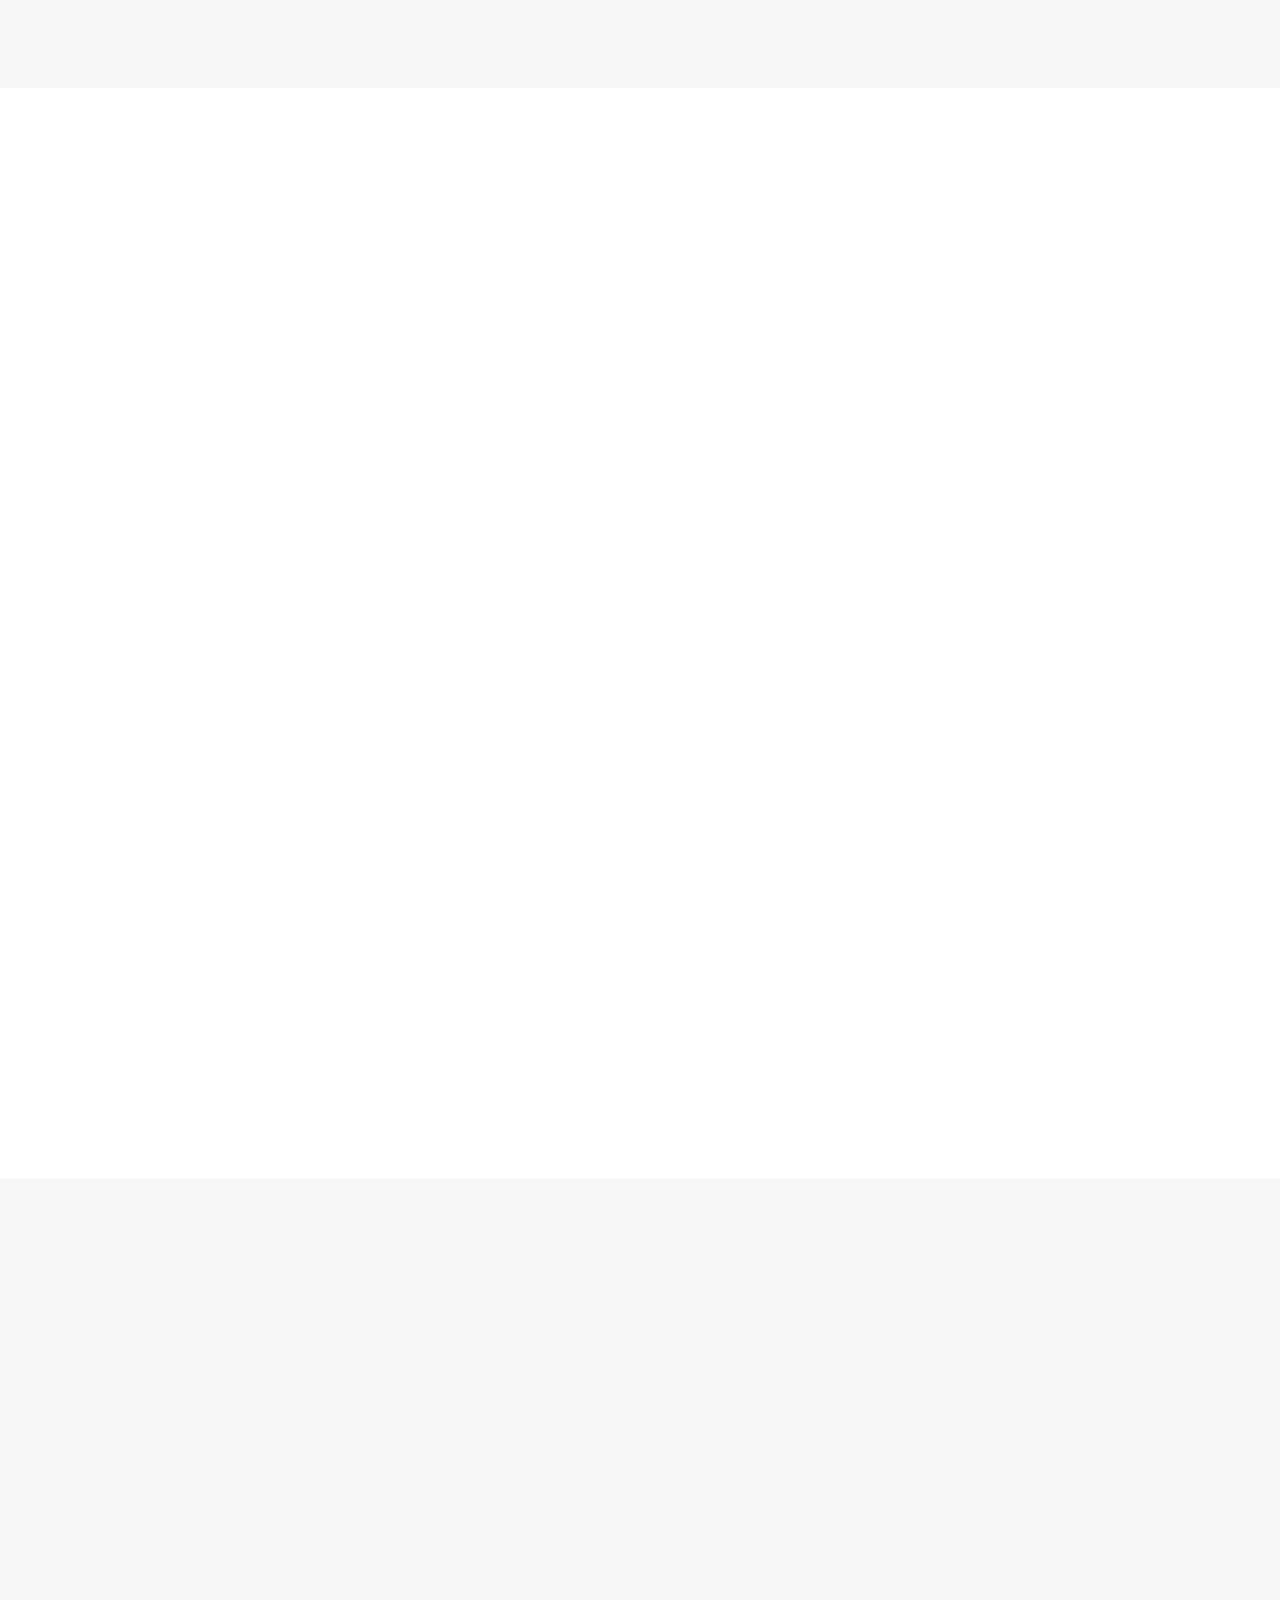
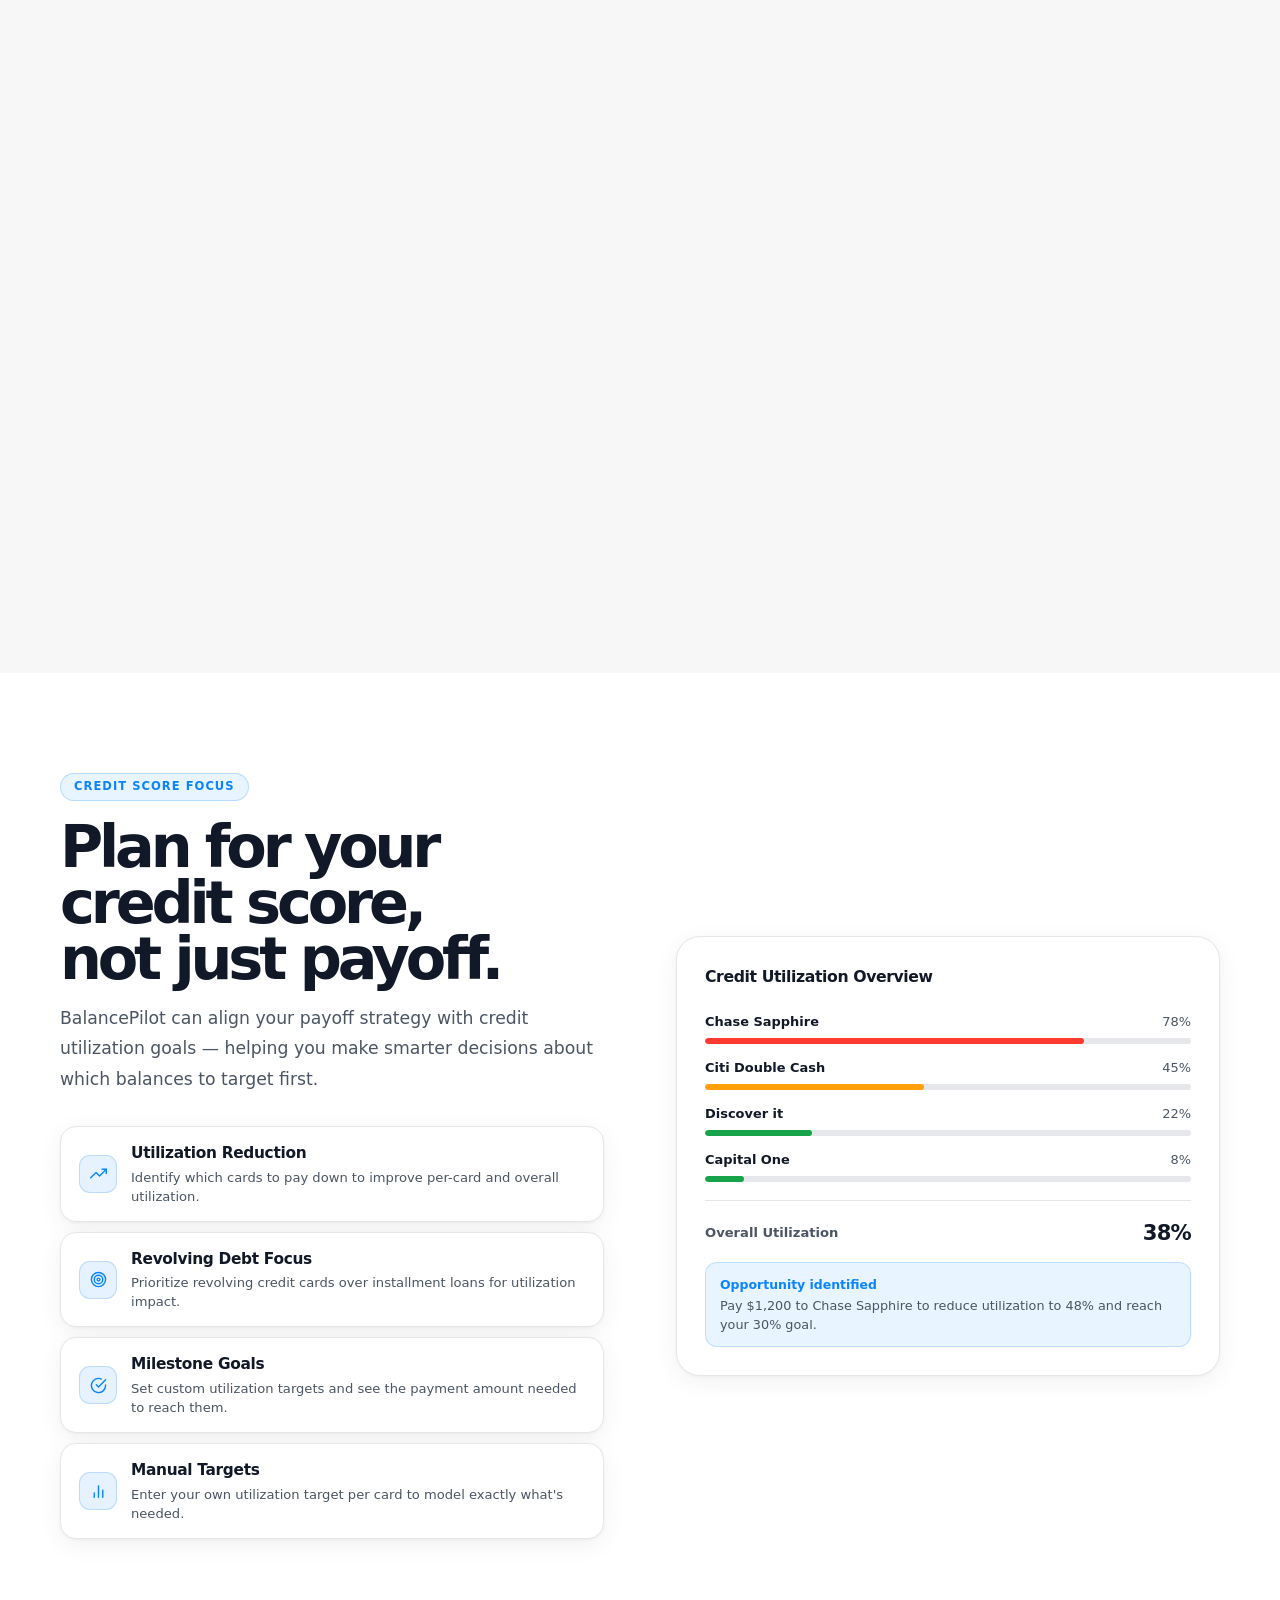
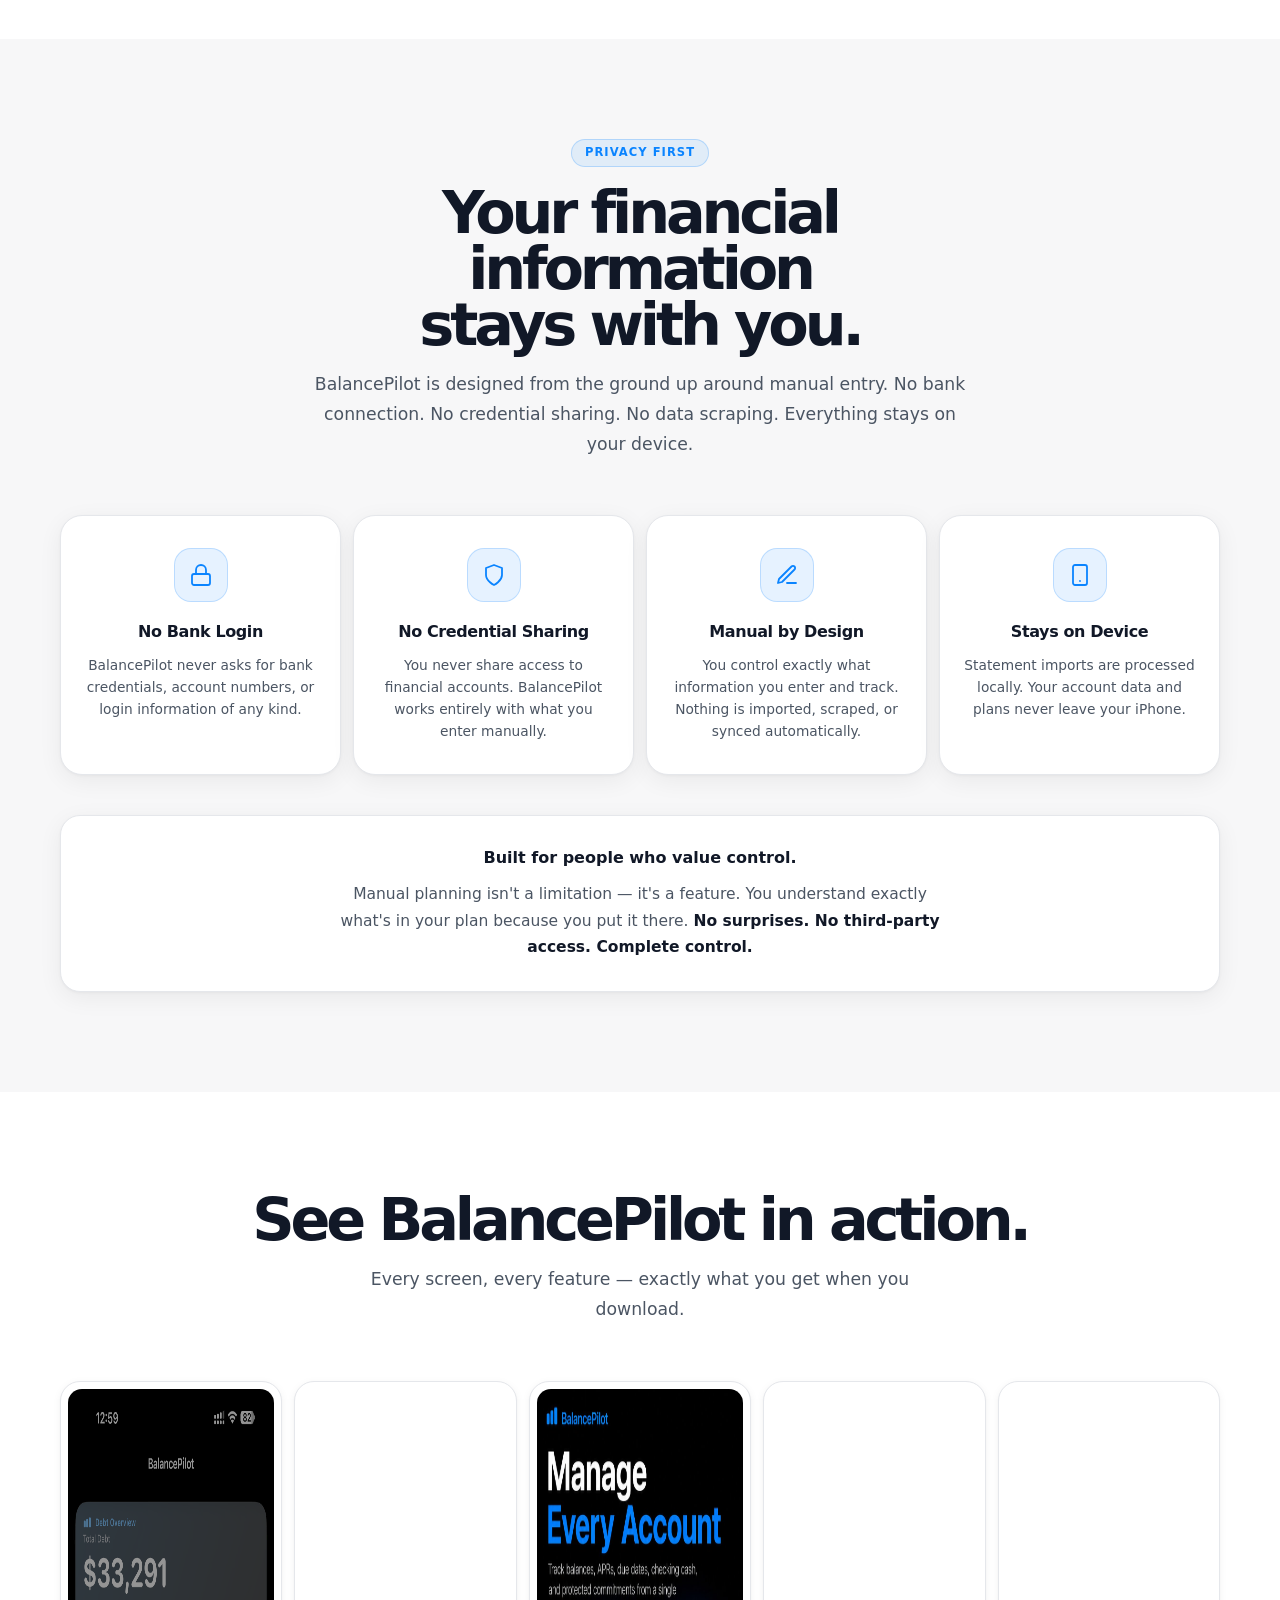
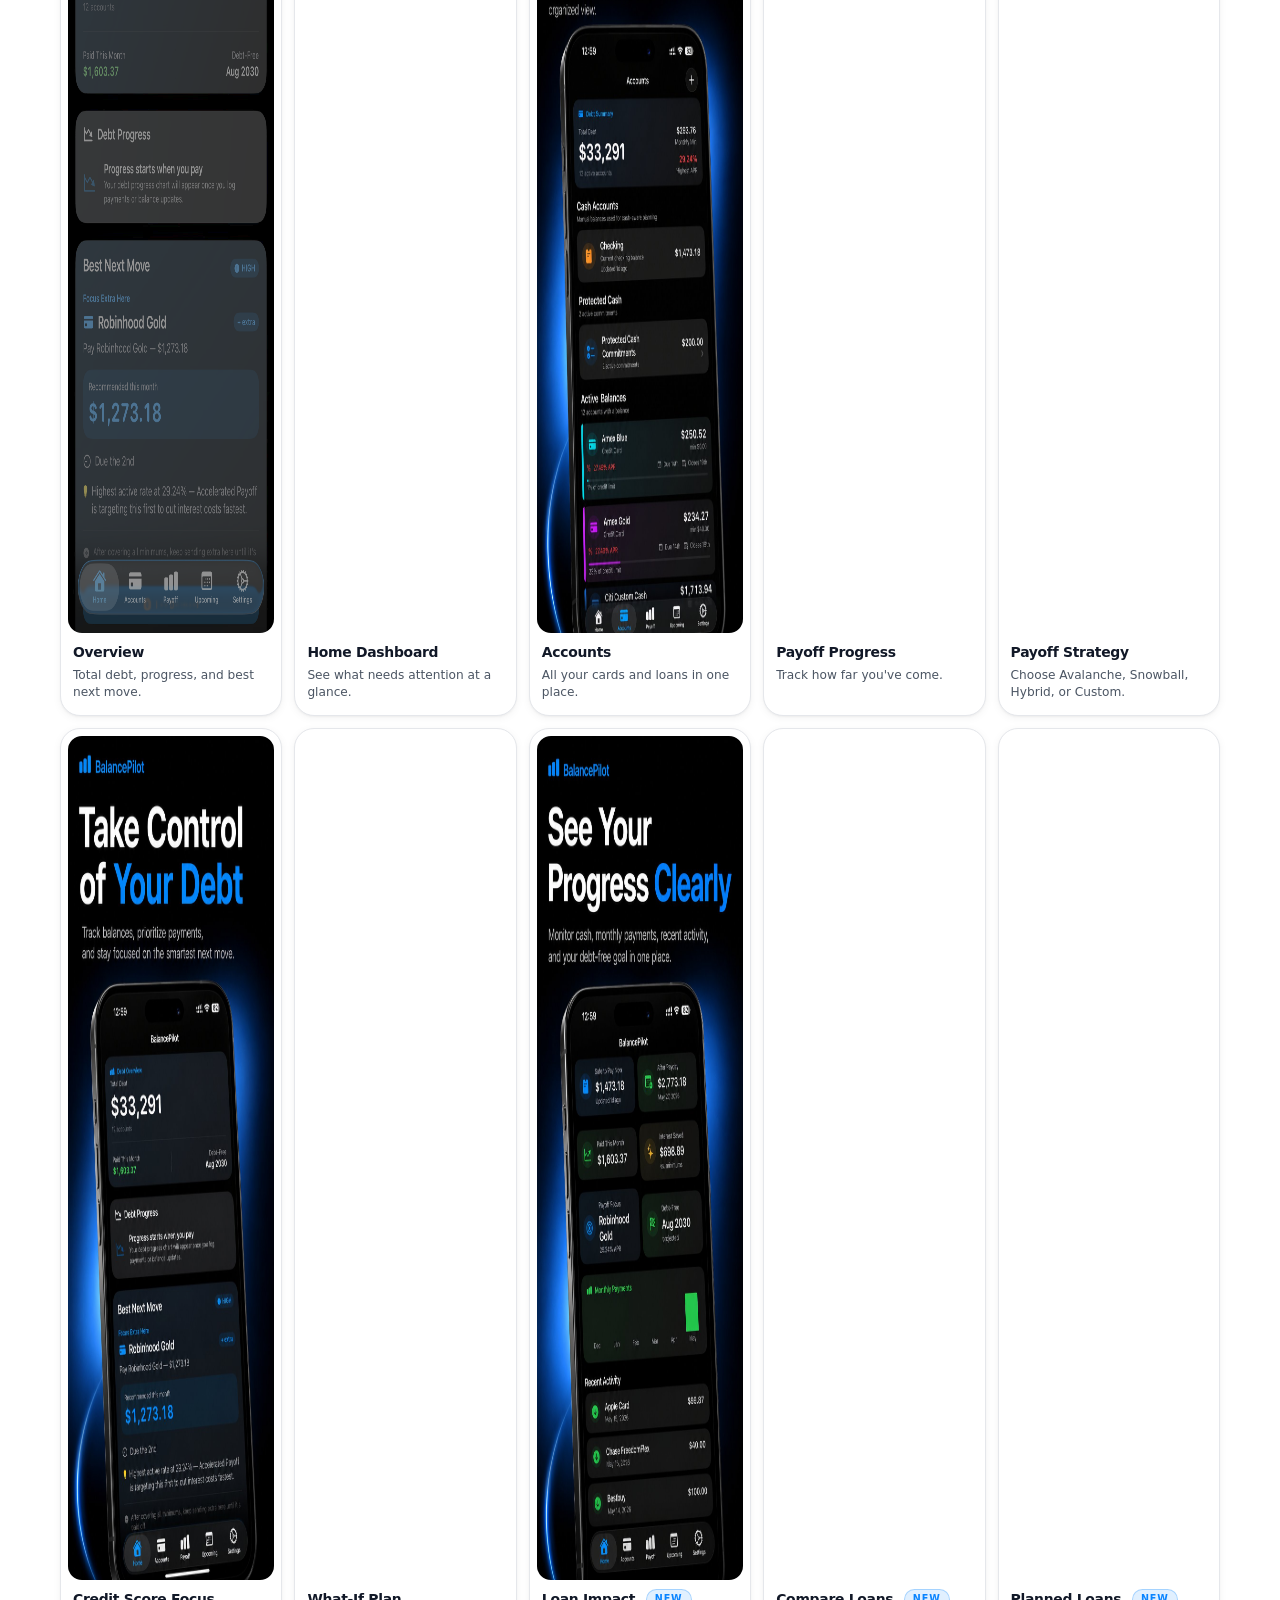
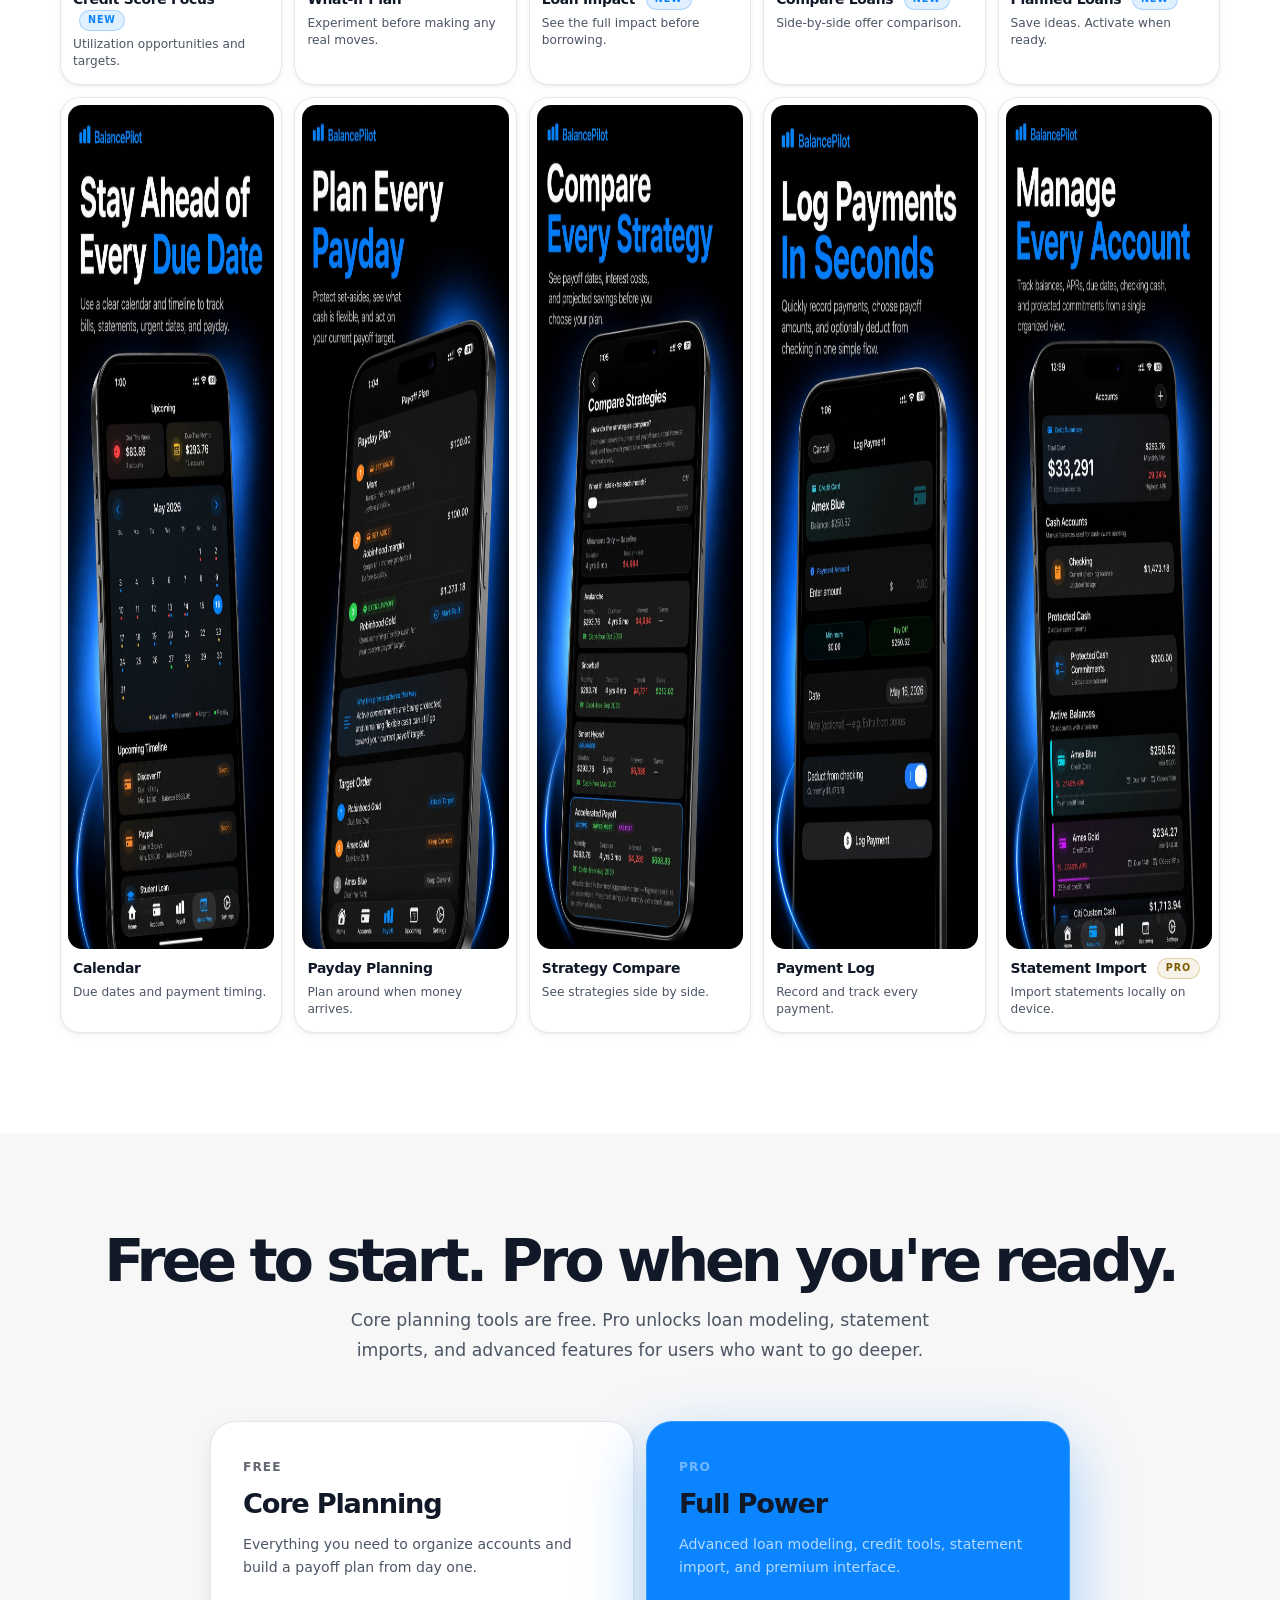
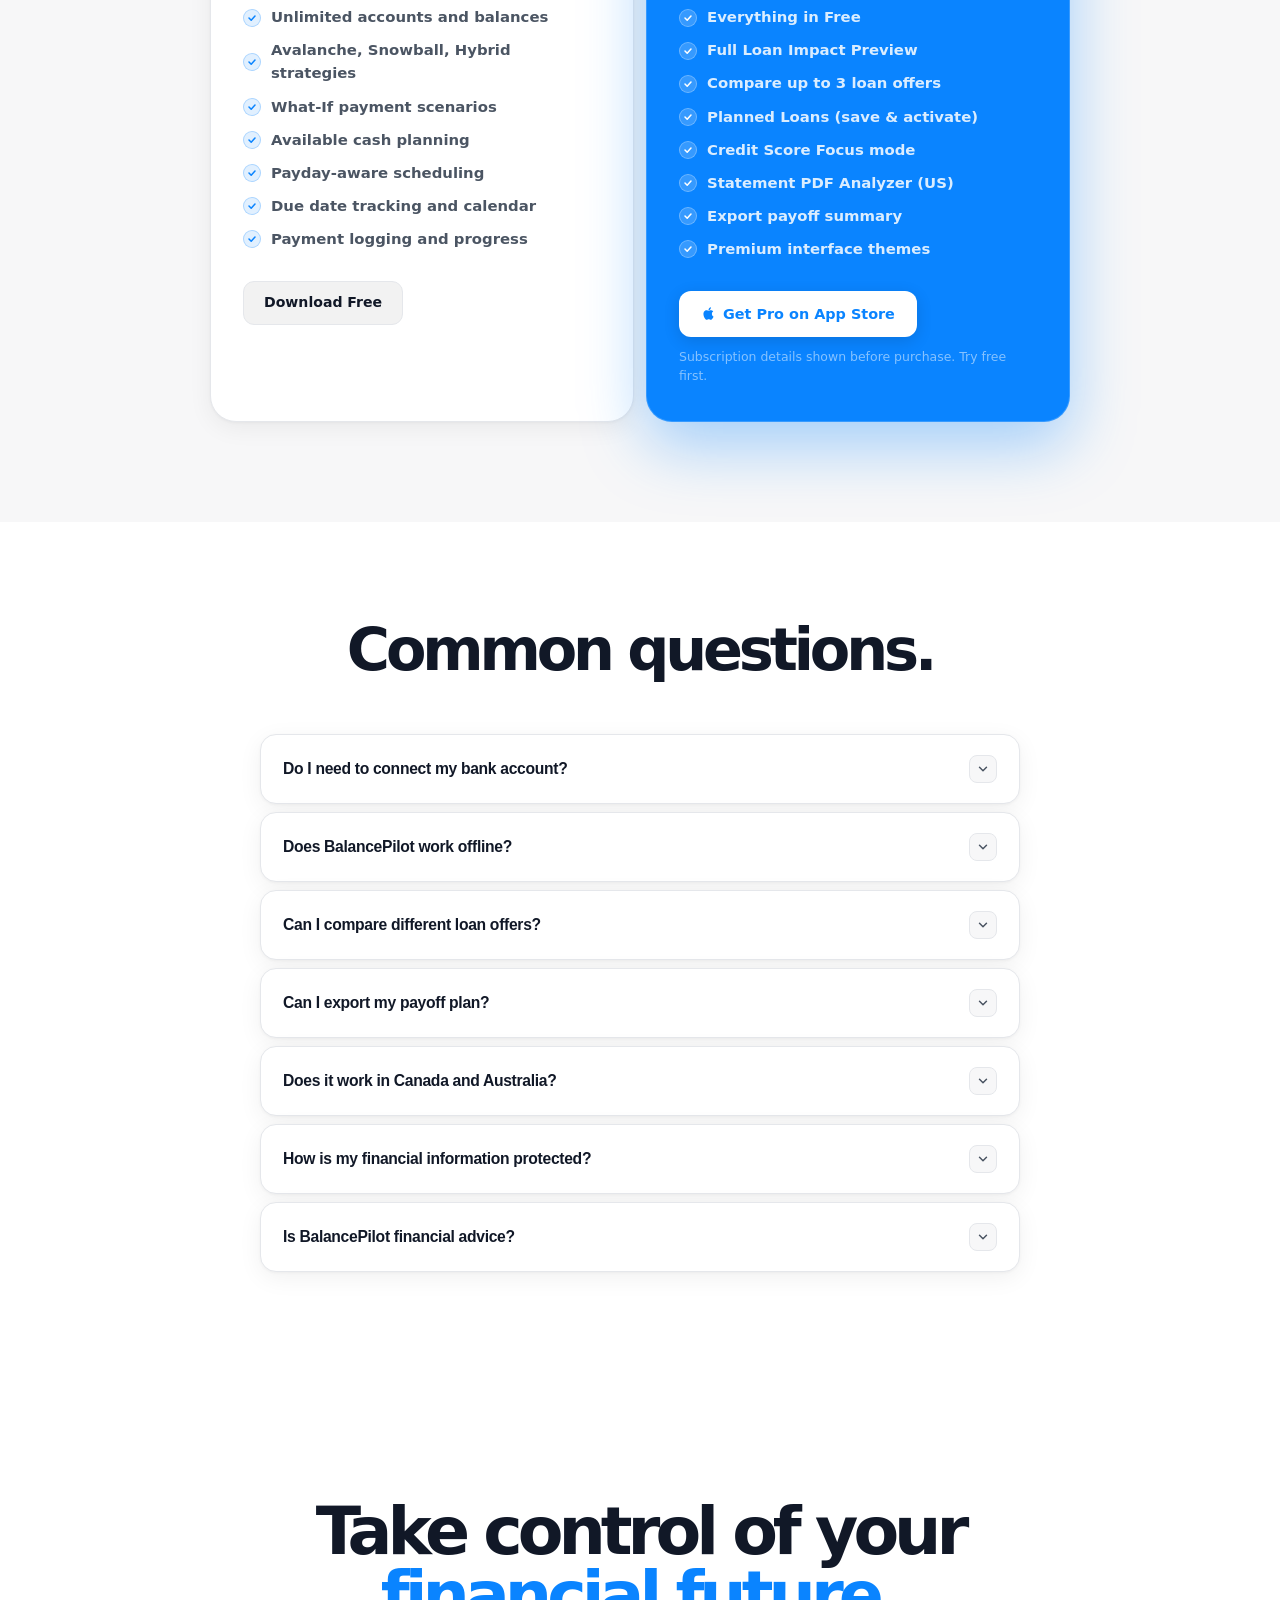
==== commit 936fccb0: "feat: Compare Loan Offers section with 4 floating cards - New #compare-offers section between Loan I" ====
--- a/index.html
+++ b/index.html
@@ -644,6 +644,87 @@
 }
 
 /* ════════════════════════════
+   1e · COMPARE LOAN OFFERS
+════════════════════════════ */
+#compare-offers { background:var(--bg); }
+.co-grid {
+  display:grid; grid-template-columns:54fr 46fr;
+  gap:64px; align-items:center;
+}
+.co-showcase {
+  position:relative; display:flex; justify-content:center; align-items:center;
+  min-height:680px;
+}
+.co-glow {
+  position:absolute; width:580px; height:580px; border-radius:50%;
+  background:radial-gradient(circle, rgba(10,132,255,.06) 0%, rgba(10,132,255,.02) 50%, transparent 70%);
+  filter:blur(72px); pointer-events:none; z-index:0;
+  animation:glowPulse 10s ease-in-out infinite;
+}
+[data-theme="dark"] .co-glow {
+  background:radial-gradient(circle,
+    rgba(10,100,255,.20) 0%, rgba(0,40,160,.10) 38%,
+    rgba(0,200,255,.04) 60%, transparent 72%);
+}
+[data-theme="light"] .co-glow {
+  background:radial-gradient(circle, rgba(10,132,255,.055) 0%, rgba(10,132,255,.015) 55%, transparent 72%);
+}
+.co-phone {
+  position:relative; z-index:2; width:316px; flex-shrink:0;
+  animation:float 7s ease-in-out infinite;
+  filter: drop-shadow(0 6px 4px rgba(0,0,0,.04)) drop-shadow(0 20px 20px rgba(0,0,0,.06))
+          drop-shadow(0 56px 80px rgba(0,0,0,.11)) drop-shadow(0 0 44px rgba(10,132,255,.09));
+}
+[data-theme="dark"] .co-phone {
+  filter: drop-shadow(0 6px 6px rgba(0,0,0,.18)) drop-shadow(0 24px 40px rgba(0,0,0,.44))
+          drop-shadow(0 64px 96px rgba(0,0,0,.58)) drop-shadow(0 0 64px rgba(10,132,255,.18));
+}
+.coc {
+  position:absolute; z-index:4; background:var(--surface);
+  border:1px solid var(--card-border); border-radius:18px;
+  box-shadow:var(--card-shadow), 0 0 0 0.5px rgba(255,255,255,.05);
+  padding:13px 15px;
+  transition:transform .22s cubic-bezier(.22,1,.36,1), box-shadow .22s ease;
+  backdrop-filter:blur(12px); min-width:158px;
+}
+[data-theme="light"] .coc {
+  background:rgba(255,255,255,.96);
+  box-shadow:0 8px 32px rgba(0,0,0,.09), 0 2px 8px rgba(0,0,0,.05), 0 0 0 1px rgba(0,0,0,.05);
+}
+.coc:hover { transform:translateY(-3px) scale(1.015); box-shadow:var(--card-shadow-h); }
+.coc-label { font-size:11px; font-weight:600; letter-spacing:.04em; color:var(--muted); margin-bottom:4px; }
+.coc-val { font-size:20px; font-weight:700; letter-spacing:-.02em; line-height:1; }
+.coc-sub { font-size:11px; color:var(--muted); margin-top:3px; }
+/* card positions — phone left (54fr) layout */
+.coc-1 { left:0px;   top:14%; }
+.coc-2 { left:434px; top:14%; }
+.coc-3 { left:0px;   bottom:22%; }
+.coc-4 { left:434px; bottom:22%; }
+.co-text { }
+.co-feats { display:flex; flex-direction:column; gap:20px; margin-top:40px; }
+.co-feat { display:flex; align-items:flex-start; gap:16px; }
+.co-feat-icon {
+  width:44px; height:44px; border-radius:14px; display:flex; align-items:center;
+  justify-content:center; flex-shrink:0;
+  background:var(--subtle-bg); border:1px solid var(--subtle-border);
+}
+.co-feat-name { font-size:15px; font-weight:600; margin-bottom:3px; }
+.co-feat-desc { font-size:14px; color:var(--muted); line-height:1.5; }
+@media (max-width:980px) {
+  .co-grid { grid-template-columns:1fr; gap:48px; }
+  .co-showcase { order:-1; min-height:540px; }
+  .coc-1 { left:1%; }
+  .coc-2 { left:auto; right:1%; }
+  .coc-3 { left:1%; }
+  .coc-4 { left:auto; right:1%; bottom:18%; }
+}
+@media (max-width:580px) {
+  .coc { display:none; }
+  .co-showcase { min-height:360px; }
+  .co-phone { width:min(62vw,210px); animation:none; }
+}
+
+/* ════════════════════════════
    1d · CREDIT SCORE FOCUS
 ════════════════════════════ */
 #credit-focus { background:var(--bg-2); }
@@ -1546,6 +1627,87 @@
 
       </div><!-- /li-showcase -->
     </div><!-- /li-grid -->
+  </div>
+</section>
+
+<!-- ══════════════════════════════════════
+     1e · COMPARE LOAN OFFERS
+══════════════════════════════════════ -->
+<section id="compare-offers">
+  <div class="container">
+    <div class="co-grid">
+      <!-- LEFT: phone showcase -->
+      <div class="co-showcase fade-in">
+        <div class="co-glow" aria-hidden="true"></div>
+        <div class="co-phone">
+          <div class="iphone-body">
+            <div class="iphone-screen">
+              <img src="06-compare-loan-offers-light.png" alt="BalancePilot compare loan offers screen showing side-by-side loan comparison" width="316" loading="lazy" />
+              <div class="iphone-island" aria-hidden="true"></div>
+            </div>
+          </div>
+        </div>
+        <!-- Floating cards -->
+        <div class="coc coc-1" aria-hidden="true">
+          <div class="coc-label">LOWEST PAYMENT</div>
+          <div class="coc-val" style="color:var(--green)">$168</div>
+          <div class="coc-sub">per month</div>
+        </div>
+        <div class="coc coc-2" aria-hidden="true">
+          <div class="coc-label">BEST OVERALL</div>
+          <div class="coc-val" style="color:var(--blue)">Offer A</div>
+          <div class="coc-sub">recommended</div>
+        </div>
+        <div class="coc coc-3" aria-hidden="true">
+          <div class="coc-label">COMPARE</div>
+          <div class="coc-val" style="color:var(--blue)">2 Offers</div>
+          <div class="coc-sub">side by side</div>
+        </div>
+        <div class="coc coc-4" aria-hidden="true">
+          <div class="coc-label">TOTAL INTEREST</div>
+          <div class="coc-val" style="color:#ff9f0a">$533</div>
+          <div class="coc-sub">saved vs offer B</div>
+        </div>
+      </div>
+      <!-- RIGHT: text + features -->
+      <div class="co-text">
+        <div class="eyebrow fade-in">
+          <svg width="14" height="14" viewBox="0 0 24 24" fill="none" stroke="currentColor" stroke-width="2.2" stroke-linecap="round" stroke-linejoin="round" aria-hidden="true"><polyline points="9 11 12 14 22 4"/><path d="M21 12v7a2 2 0 0 1-2 2H5a2 2 0 0 1-2-2V5a2 2 0 0 1 2-2h11"/></svg>
+          COMPARE LOAN OFFERS
+        </div>
+        <h2 class="fade-in d1">Choose the best loan, not just the cheapest.</h2>
+        <p class="sec-sub fade-in d2" style="margin-top:16px;max-width:440px">Compare multiple loan offers side-by-side before committing. See how different monthly payments, interest costs, payoff dates, and long-term financial impact affect your debt payoff strategy before selecting the option that's right for you.</p>
+        <div class="co-feats fade-in d3">
+          <div class="co-feat">
+            <div class="co-feat-icon" aria-hidden="true">
+              <svg width="20" height="20" viewBox="0 0 24 24" fill="none" stroke="var(--blue)" stroke-width="2" stroke-linecap="round" stroke-linejoin="round"><rect x="3" y="3" width="7" height="18" rx="1"/><rect x="14" y="3" width="7" height="18" rx="1"/></svg>
+            </div>
+            <div>
+              <div class="co-feat-name">Side-by-Side Comparison</div>
+              <div class="co-feat-desc">View multiple loan offers together to immediately see which terms serve your payoff goals best.</div>
+            </div>
+          </div>
+          <div class="co-feat">
+            <div class="co-feat-icon" aria-hidden="true">
+              <svg width="20" height="20" viewBox="0 0 24 24" fill="none" stroke="var(--blue)" stroke-width="2" stroke-linecap="round" stroke-linejoin="round"><path d="M19 21l-7-5-7 5V5a2 2 0 0 1 2-2h10a2 2 0 0 1 2 2z"/></svg>
+            </div>
+            <div>
+              <div class="co-feat-name">Save the Best Option</div>
+              <div class="co-feat-desc">Bookmark your preferred offer and return to it anytime while you continue shopping around.</div>
+            </div>
+          </div>
+          <div class="co-feat">
+            <div class="co-feat-icon" aria-hidden="true">
+              <svg width="20" height="20" viewBox="0 0 24 24" fill="none" stroke="var(--blue)" stroke-width="2" stroke-linecap="round" stroke-linejoin="round"><circle cx="12" cy="12" r="10"/><polyline points="12 6 12 12 16 14"/></svg>
+            </div>
+            <div>
+              <div class="co-feat-name">Plan Before You Commit</div>
+              <div class="co-feat-desc">Understand the full cost of each loan over time so you commit with confidence, not guesswork.</div>
+            </div>
+          </div>
+        </div>
+      </div>
+    </div><!-- /co-grid -->
   </div>
 </section>
 
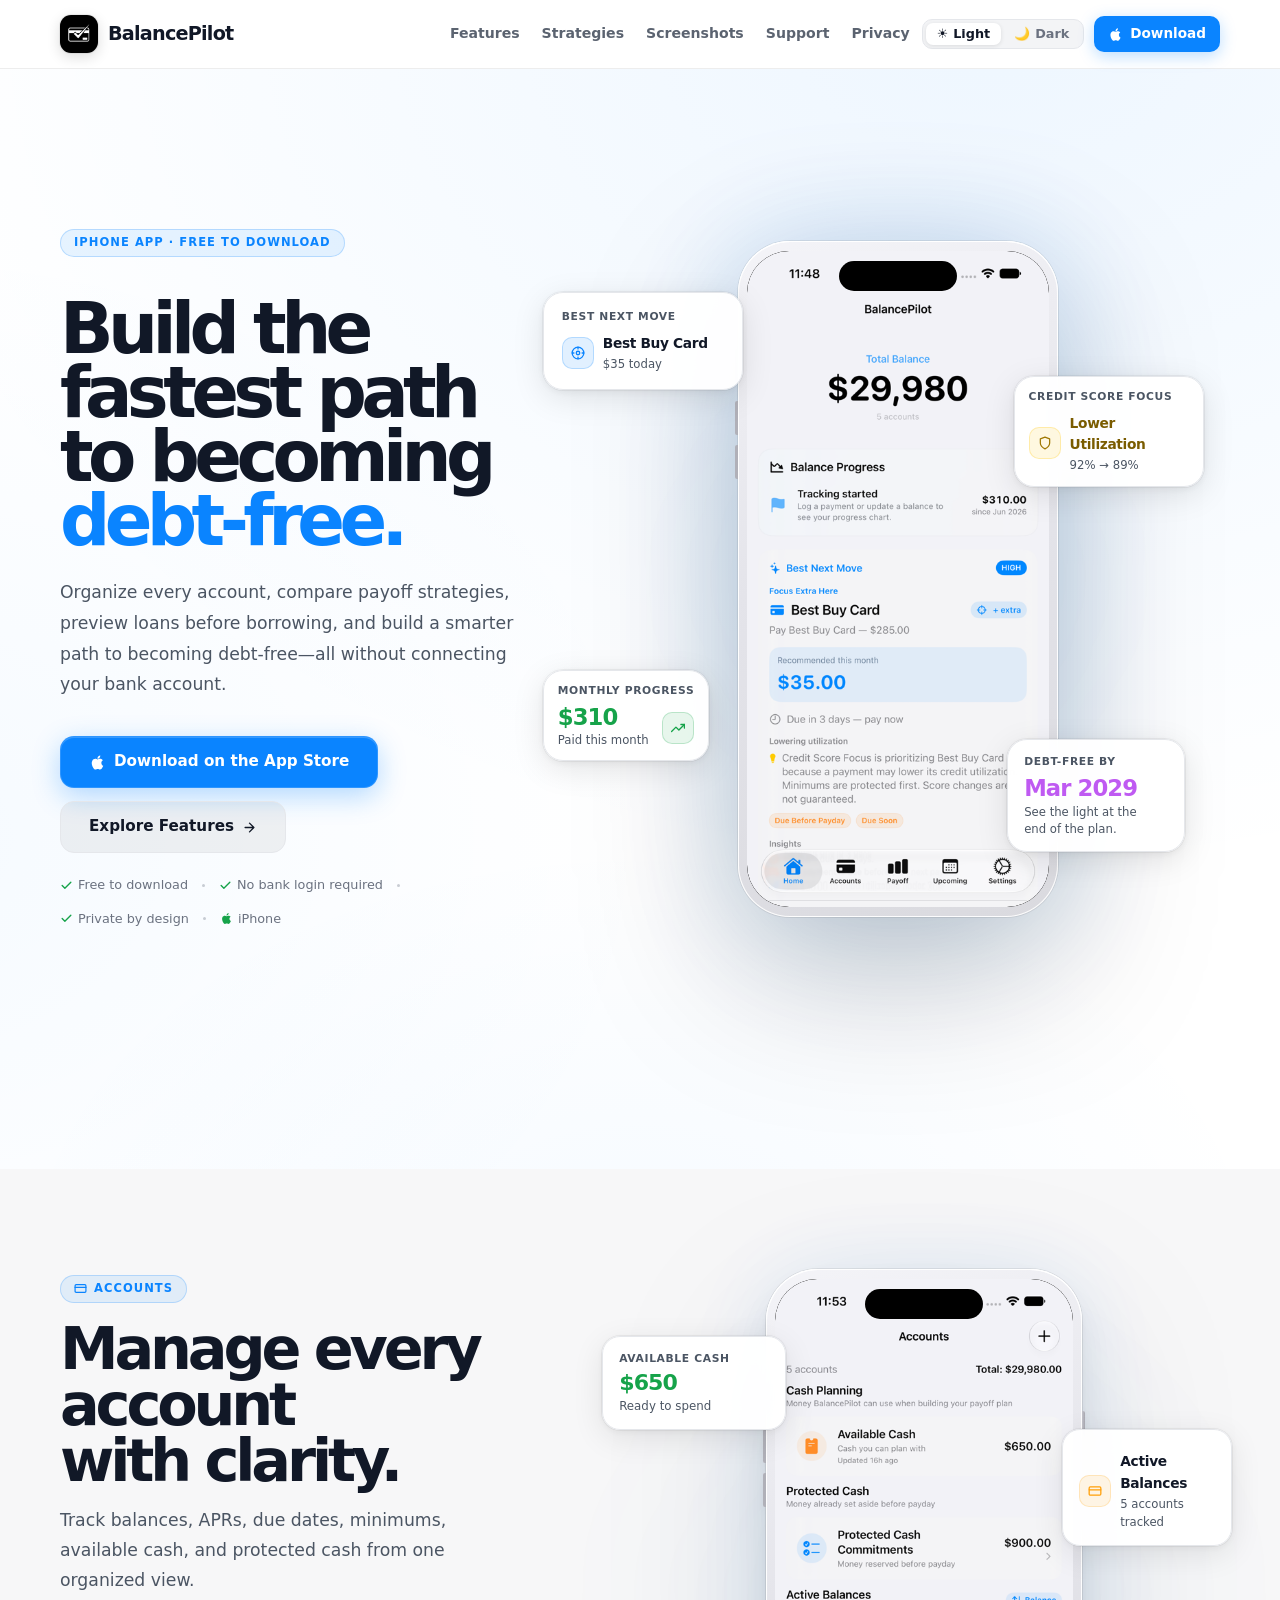
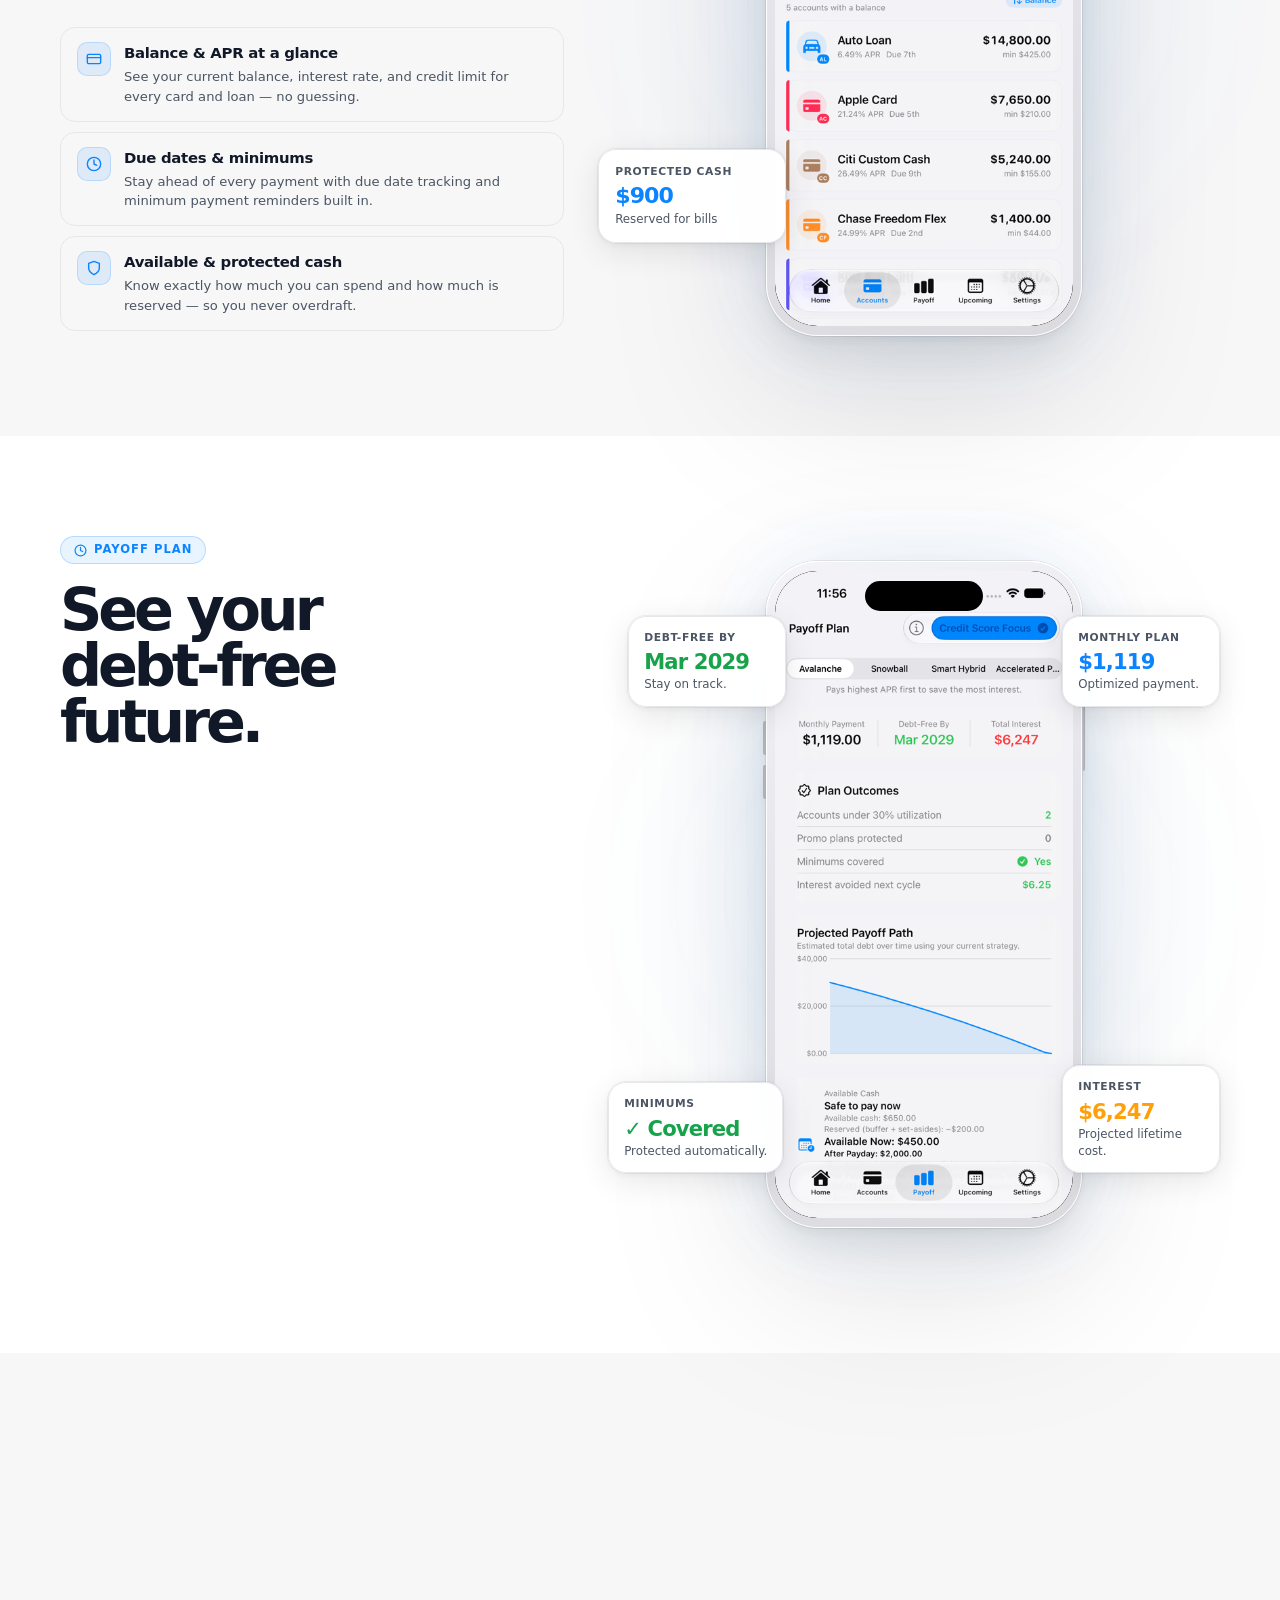
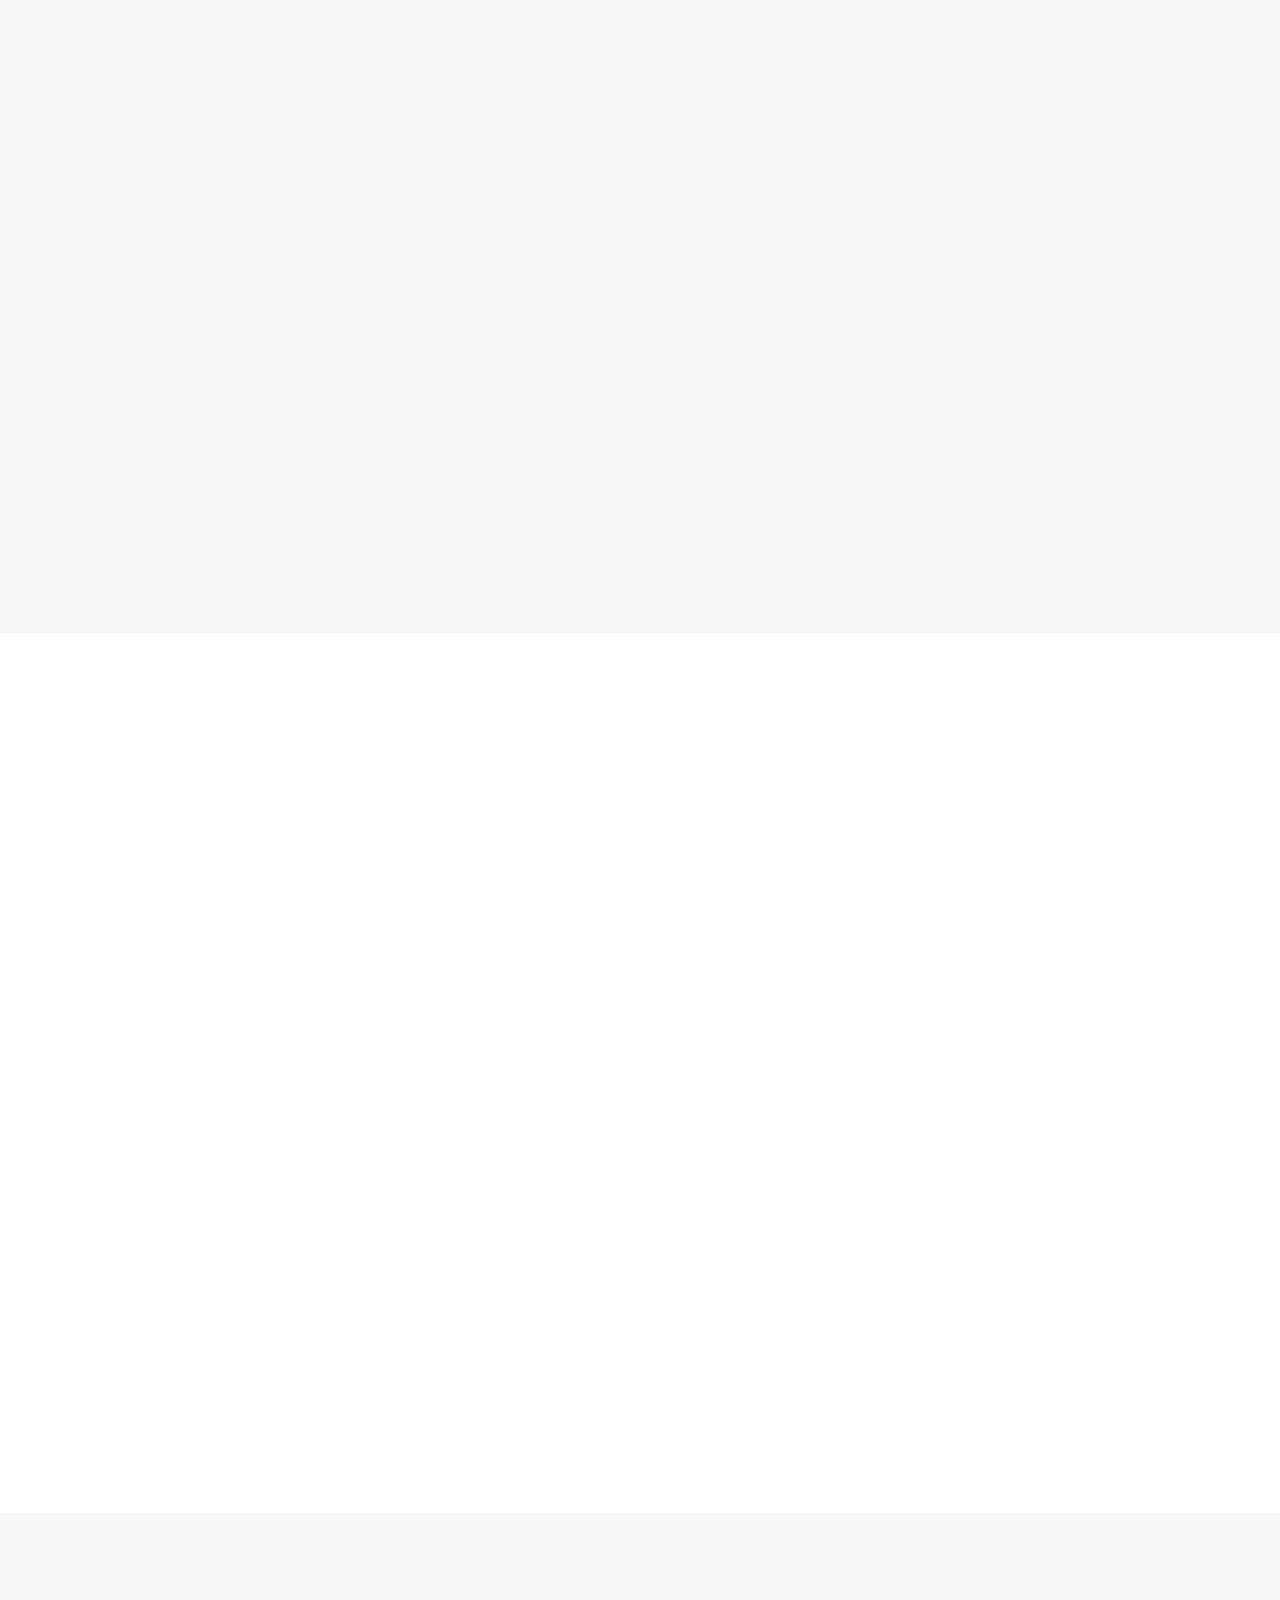
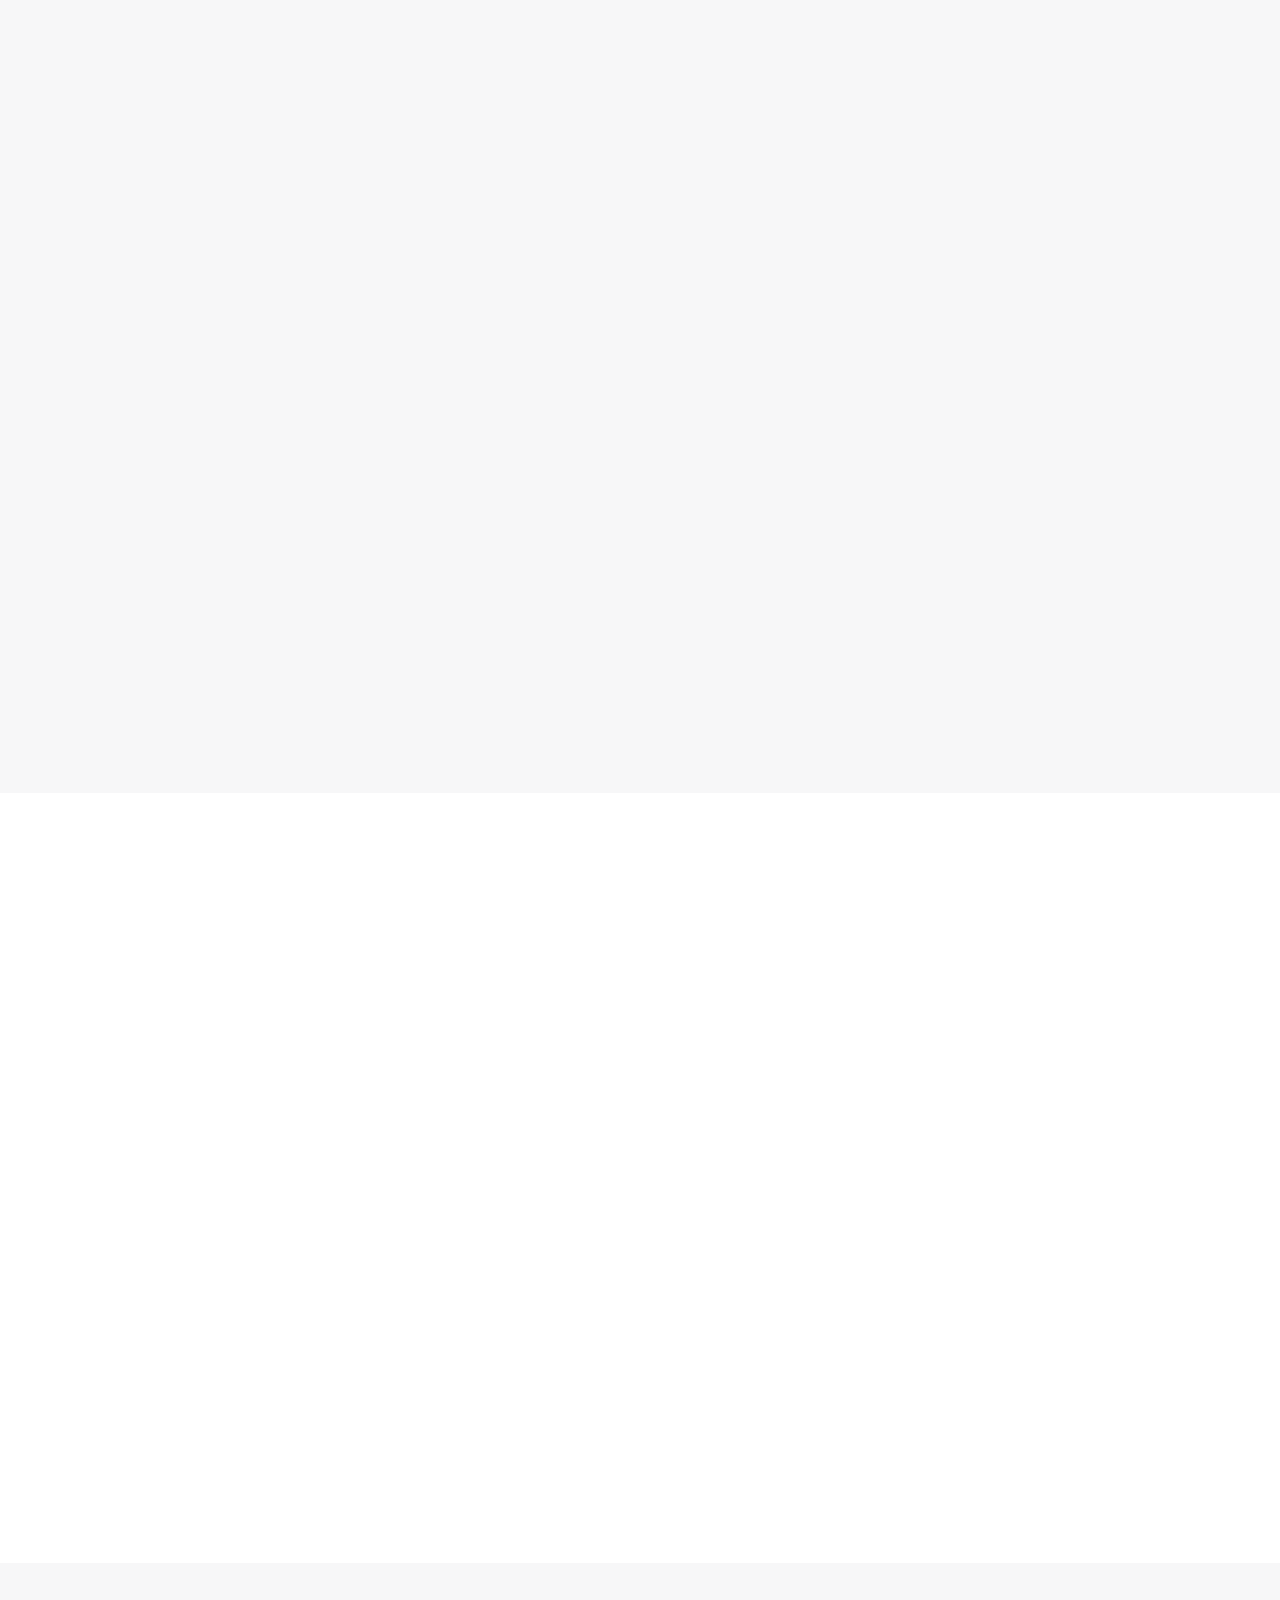
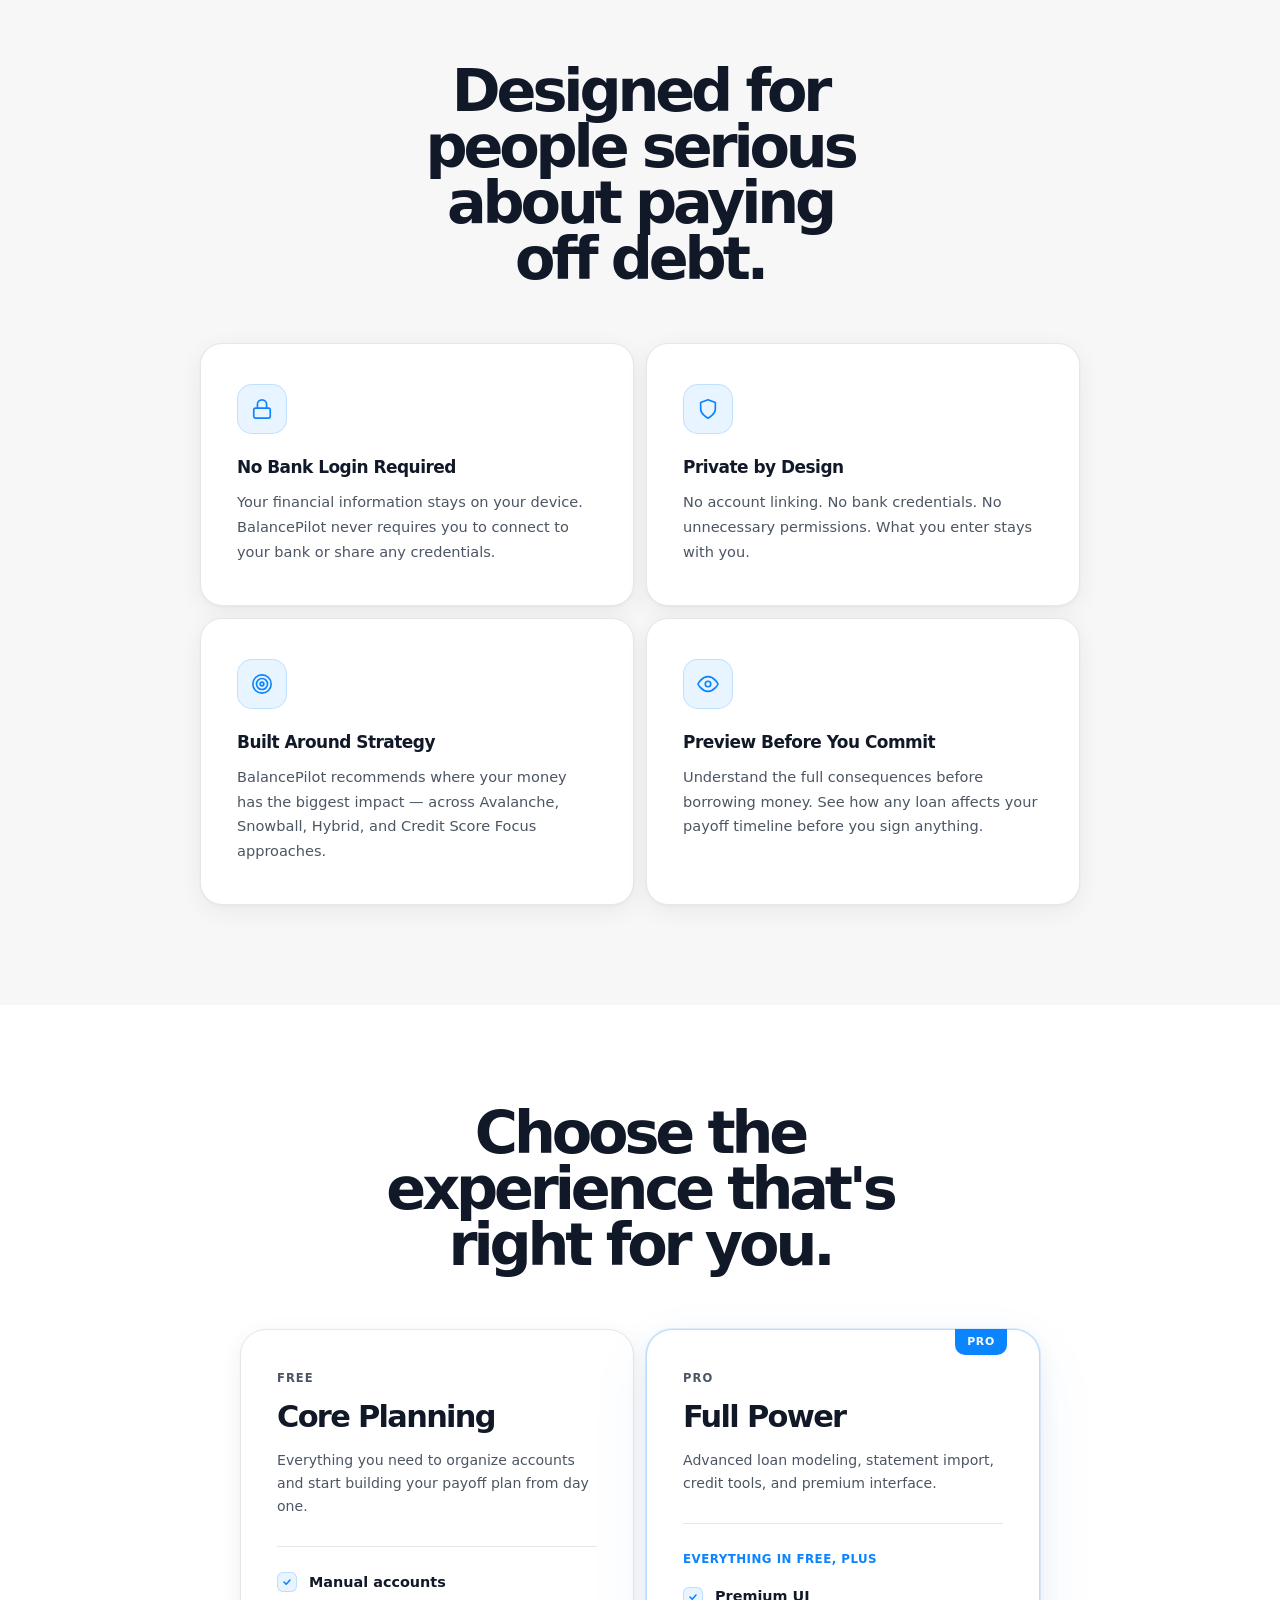
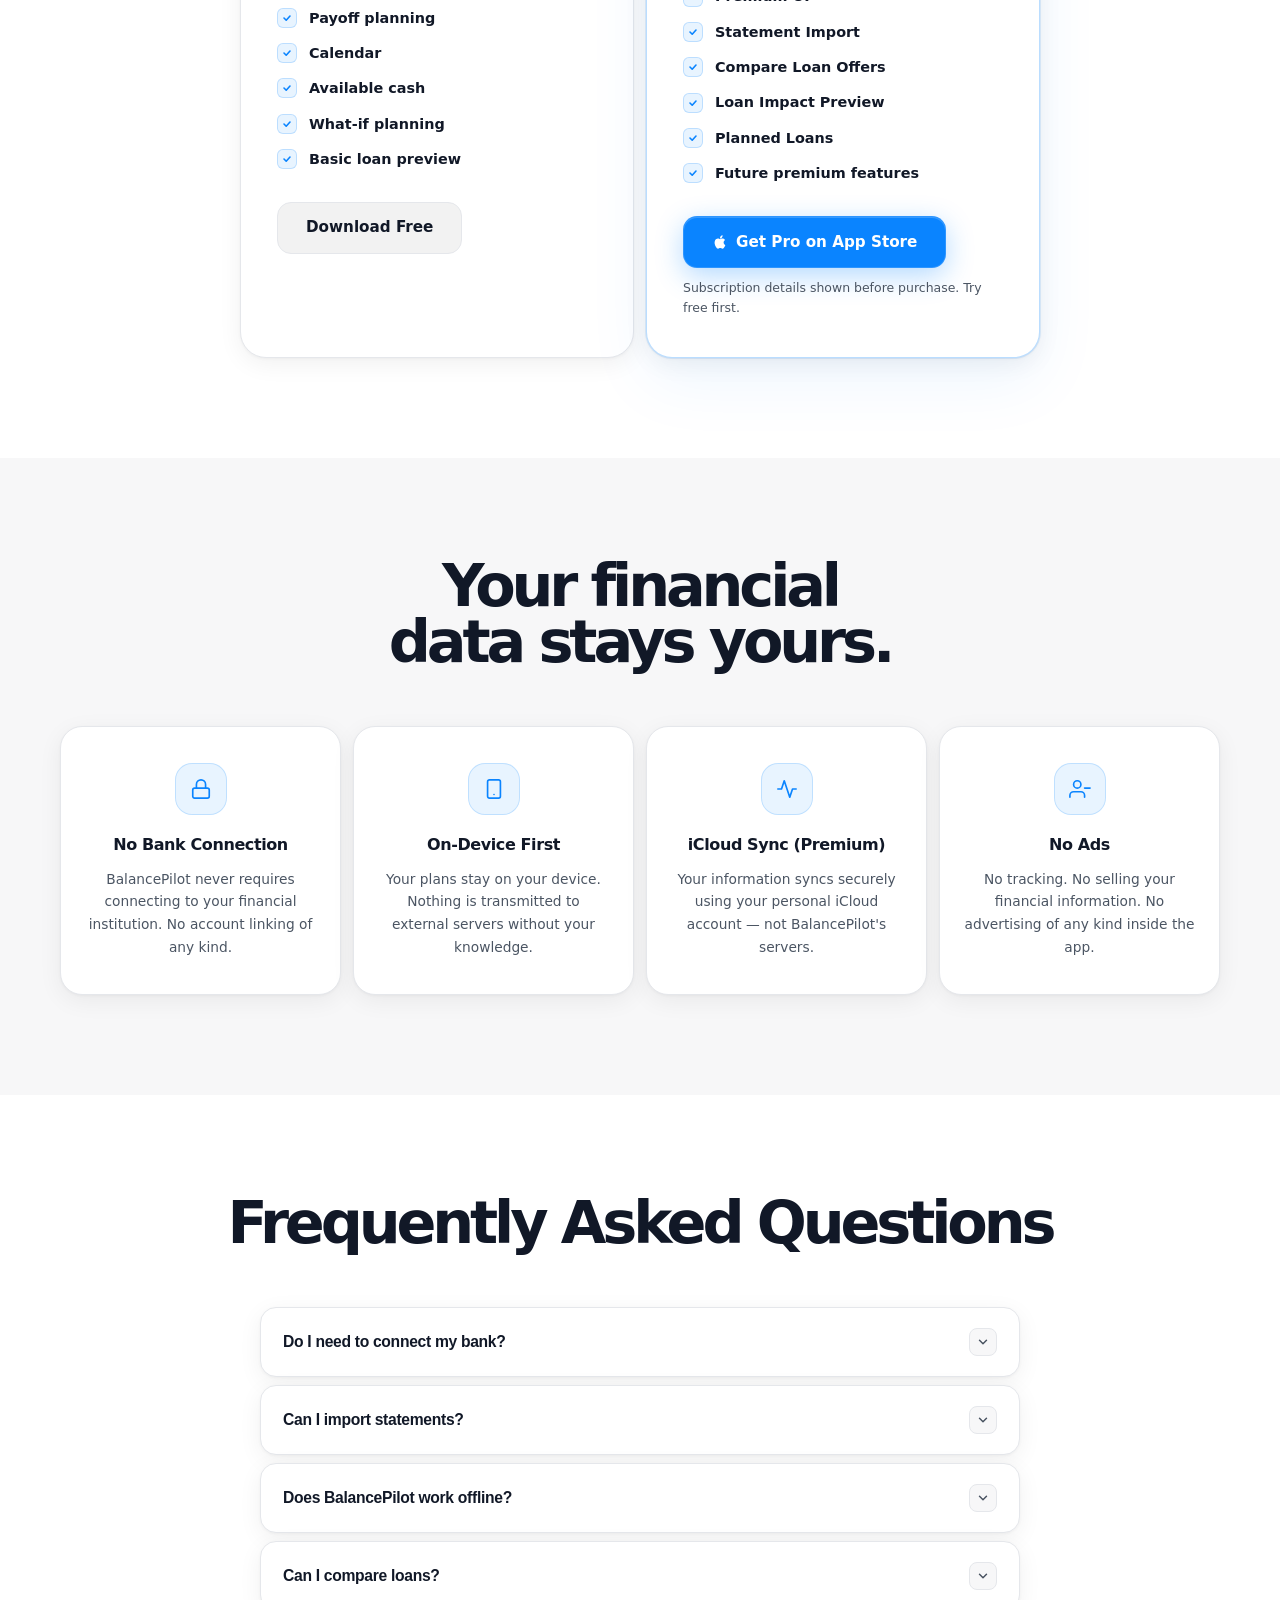
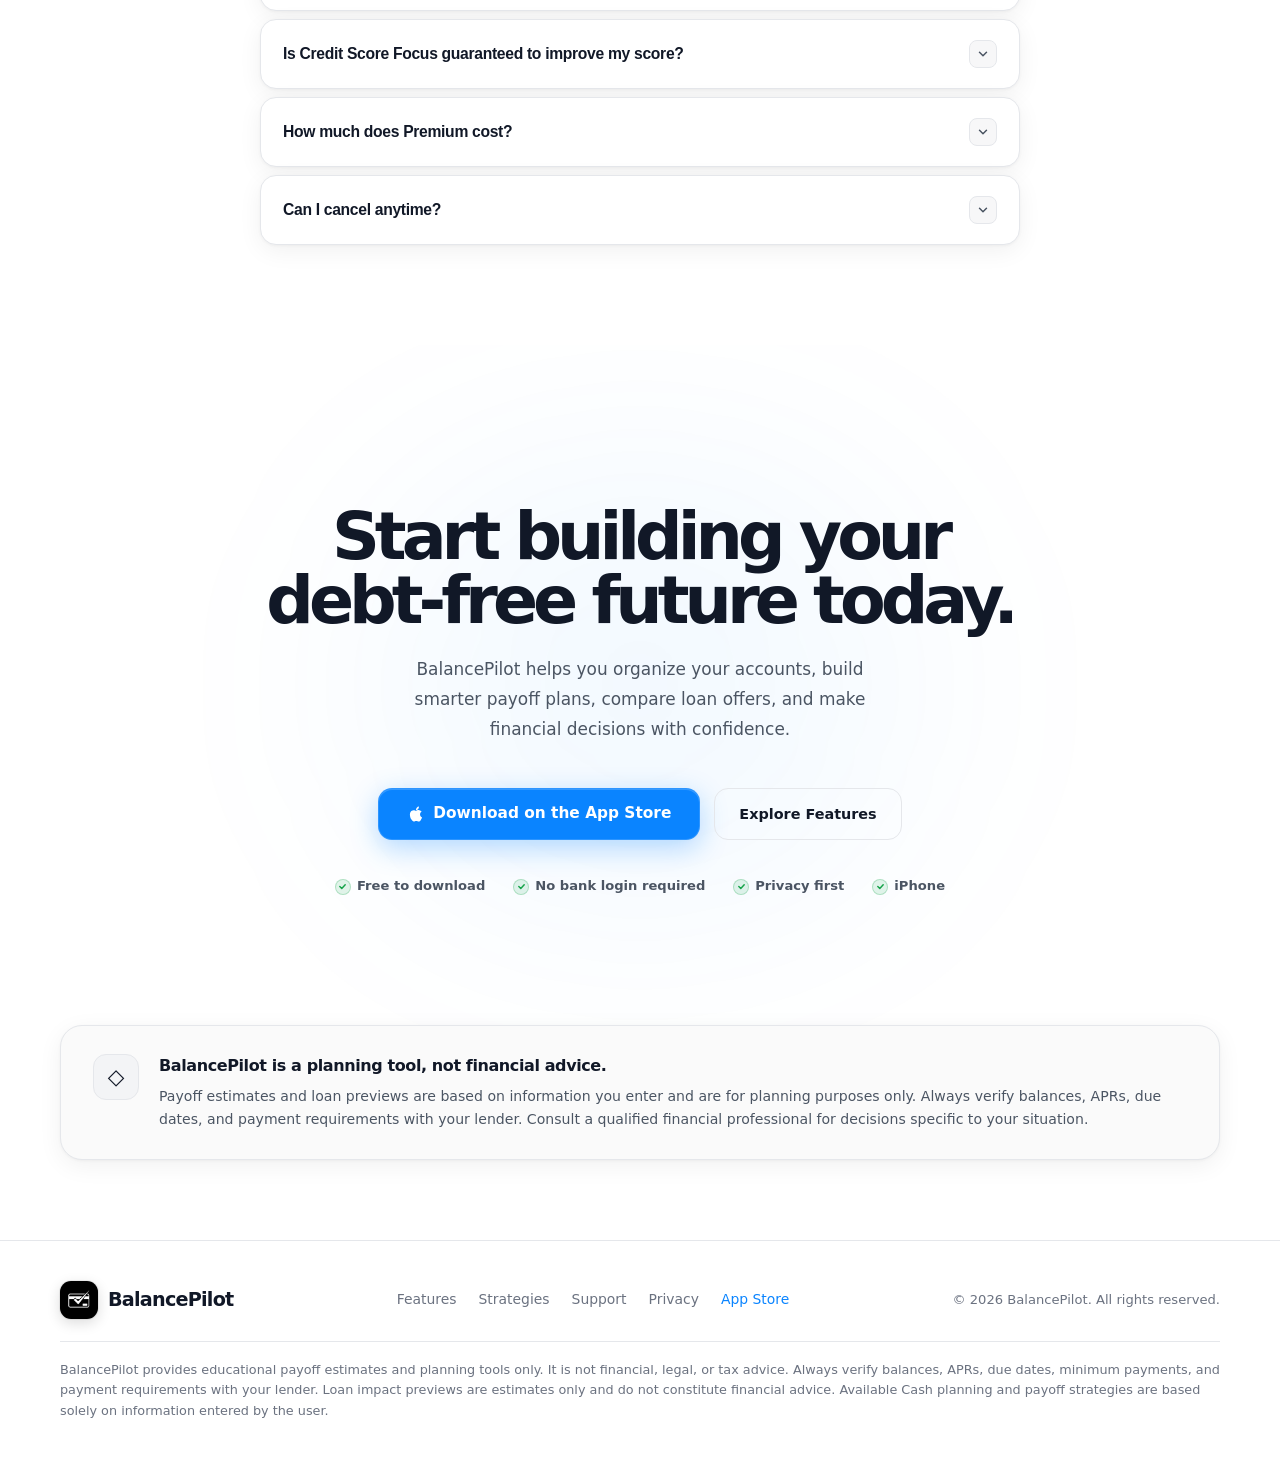
==== commit bbcc4d9d: "feat: Premium closing experience — 6 sections + footer Replaces all generic marketing sections with " ====
--- a/index.html
+++ b/index.html
@@ -1099,6 +1099,164 @@
 .fine { color:var(--muted-2); font-size:.8rem; line-height:1.6; border-top:1px solid var(--footer-border); padding-top:18px; }
 
 /* ════════════════════════════
+   EVERYTHING INCLUDED — Feature Grid
+════════════════════════════ */
+#features { background:var(--bg); }
+.pfeat-intro { text-align:center; max-width:600px; margin:0 auto 64px; }
+.pfeat-grid { display:grid; grid-template-columns:repeat(4,1fr); gap:12px; }
+.pfeat-group {
+  padding:36px 28px; border-radius:22px;
+  background:var(--card-bg); border:1px solid var(--card-border); box-shadow:var(--card-shadow);
+  transition:transform .22s cubic-bezier(.22,1,.36,1), box-shadow .22s ease, border-color .15s;
+}
+.pfeat-group:hover { transform:translateY(-4px); box-shadow:var(--card-shadow-h); border-color:var(--card-border-h); }
+.pfeat-cat {
+  display:flex; align-items:center; gap:10px; margin-bottom:24px;
+  font-size:.72rem; font-weight:700; letter-spacing:.08em; text-transform:uppercase; color:var(--blue);
+}
+.pfeat-cat-dot {
+  width:28px; height:28px; border-radius:9px; display:grid; place-items:center; flex-shrink:0;
+  background:rgba(10,132,255,.10); border:1px solid rgba(10,132,255,.20); color:var(--blue);
+}
+.pfeat-items { display:flex; flex-direction:column; gap:16px; }
+.pfeat-item { display:flex; align-items:flex-start; gap:11px; }
+.pfeat-check {
+  width:18px; height:18px; min-width:18px; border-radius:6px; display:grid; place-items:center;
+  margin-top:1px; background:rgba(10,132,255,.09); border:1px solid rgba(10,132,255,.20); color:var(--blue);
+}
+.pfeat-name { font-size:.92rem; font-weight:600; letter-spacing:-.015em; line-height:1.45; }
+.pfeat-badge-pro {
+  display:inline-block; font-size:.62rem; font-weight:700; letter-spacing:.04em;
+  padding:1px 5px; border-radius:4px; vertical-align:middle; margin-left:4px;
+  background:rgba(10,132,255,.10); color:var(--blue); border:1px solid rgba(10,132,255,.20);
+}
+
+/* ════════════════════════════
+   WHY CHOOSE BALANCEPILOT
+════════════════════════════ */
+#why-us { background:var(--bg-2); }
+.why-intro { text-align:center; max-width:560px; margin:0 auto 56px; }
+.why-grid { display:grid; grid-template-columns:repeat(2,1fr); gap:12px; max-width:880px; margin:0 auto; }
+.why-card {
+  padding:40px 36px; border-radius:22px;
+  background:var(--card-bg); border:1px solid var(--card-border); box-shadow:var(--card-shadow);
+  transition:transform .22s cubic-bezier(.22,1,.36,1), box-shadow .22s ease, border-color .15s;
+}
+.why-card:hover { transform:translateY(-4px); box-shadow:var(--card-shadow-h); border-color:var(--card-border-h); }
+.why-icon {
+  width:50px; height:50px; border-radius:15px; display:grid; place-items:center; margin-bottom:20px;
+  background:rgba(10,132,255,.09); border:1px solid rgba(10,132,255,.18); color:var(--blue);
+}
+.why-title { font-size:1.06rem; font-weight:800; letter-spacing:-.03em; margin-bottom:10px; }
+.why-body { font-size:.91rem; color:var(--muted); line-height:1.7; }
+
+/* ════════════════════════════
+   PRICING TABLE
+════════════════════════════ */
+#pricing { background:var(--bg); }
+.pricing-intro { text-align:center; max-width:540px; margin:0 auto 56px; }
+.pricing-grid { display:grid; grid-template-columns:1fr 1fr; gap:12px; max-width:800px; margin:0 auto; }
+.pricing-card {
+  padding:40px 36px; border-radius:26px; position:relative;
+  background:var(--card-bg); border:1px solid var(--card-border); box-shadow:var(--card-shadow);
+}
+.pricing-card.pro {
+  border-color:rgba(10,132,255,.28);
+  box-shadow:var(--card-shadow), 0 0 0 1px rgba(10,132,255,.10), 0 24px 64px rgba(10,132,255,.07);
+}
+[data-theme="dark"] .pricing-card.pro {
+  border-color:rgba(10,132,255,.38);
+  box-shadow:var(--card-shadow), 0 0 0 1px rgba(10,132,255,.18), 0 24px 64px rgba(10,132,255,.12);
+}
+.pricing-badge {
+  position:absolute; top:-1px; right:32px; border-radius:0 0 10px 10px;
+  background:var(--blue); color:#fff; font-size:.68rem; font-weight:700;
+  letter-spacing:.07em; text-transform:uppercase; padding:5px 12px;
+}
+.pricing-tier { font-size:.72rem; font-weight:700; letter-spacing:.09em; text-transform:uppercase; color:var(--muted); margin-bottom:6px; }
+.pricing-tier-name { font-size:1.9rem; font-weight:800; letter-spacing:-.055em; margin-bottom:8px; }
+.pricing-tier-sub { font-size:.88rem; color:var(--muted); line-height:1.65; padding-bottom:28px; border-bottom:1px solid var(--card-border); margin-bottom:24px; }
+.pricing-items { display:flex; flex-direction:column; gap:13px; margin-bottom:32px; }
+.pricing-item { display:flex; align-items:center; gap:12px; font-size:.9rem; font-weight:600; }
+.pricing-item-check {
+  width:20px; height:20px; min-width:20px; border-radius:6px; display:grid; place-items:center;
+  background:rgba(10,132,255,.09); border:1px solid rgba(10,132,255,.20); color:var(--blue);
+}
+.pricing-divider {
+  font-size:.74rem; font-weight:700; letter-spacing:.04em; text-transform:uppercase;
+  color:var(--blue); margin-bottom:4px; padding-top:2px;
+}
+.pricing-note { margin-top:10px; font-size:.78rem; color:var(--muted); }
+
+/* ════════════════════════════
+   PRIVACY — redesigned
+════════════════════════════ */
+#privacy-section { background:var(--bg-2); }
+.priv-intro { text-align:center; max-width:540px; margin:0 auto 56px; }
+.priv-grid { display:grid; grid-template-columns:repeat(4,1fr); gap:12px; }
+.priv-card {
+  padding:36px 24px; border-radius:22px; text-align:center;
+  background:var(--card-bg); border:1px solid var(--card-border); box-shadow:var(--card-shadow);
+  transition:transform .22s cubic-bezier(.22,1,.36,1), box-shadow .22s ease;
+}
+.priv-card:hover { transform:translateY(-4px); box-shadow:var(--card-shadow-h); }
+.priv-icon {
+  width:52px; height:52px; border-radius:17px; display:grid; place-items:center; margin:0 auto 18px;
+  background:rgba(10,132,255,.09); border:1px solid rgba(10,132,255,.18); color:var(--blue);
+}
+.priv-title { font-size:1rem; font-weight:800; letter-spacing:-.025em; margin-bottom:10px; }
+.priv-body { font-size:.86rem; color:var(--muted); line-height:1.65; }
+
+/* ════════════════════════════
+   PREMIUM FINAL CTA
+════════════════════════════ */
+.final-cta {
+  text-align:center; padding:160px 0 128px; position:relative; overflow:hidden;
+  background:var(--bg);
+}
+.final-cta-glow {
+  position:absolute; top:50%; left:50%; transform:translate(-50%,-50%);
+  width:900px; height:560px; border-radius:50%;
+  background:radial-gradient(circle, rgba(10,132,255,.06) 0%, rgba(10,132,255,.02) 50%, transparent 70%);
+  filter:blur(80px); pointer-events:none; z-index:0;
+  animation:glowPulse 12s ease-in-out infinite;
+}
+[data-theme="dark"] .final-cta-glow {
+  background:radial-gradient(circle, rgba(10,100,255,.18) 0%, rgba(0,40,160,.08) 48%, transparent 72%);
+}
+[data-theme="light"] .final-cta-glow {
+  background:radial-gradient(circle, rgba(10,132,255,.06) 0%, rgba(10,132,255,.02) 55%, transparent 72%);
+}
+.final-cta-inner { position:relative; z-index:1; }
+.final-cta h2 { font-size:clamp(2.4rem,5.2vw,4.6rem); letter-spacing:-.075em; margin-bottom:22px; }
+.final-cta-sub { color:var(--muted); font-size:1.06rem; line-height:1.78; max-width:480px; margin:0 auto 44px; }
+.final-cta-actions { display:flex; align-items:center; justify-content:center; gap:14px; flex-wrap:wrap; }
+.btn-secondary-outline {
+  display:inline-flex; align-items:center; justify-content:center; gap:7px; height:52px;
+  padding:0 24px; border-radius:14px; font-weight:800; font-size:.9rem; cursor:pointer;
+  background:transparent; color:var(--text); border:1.5px solid var(--card-border);
+  transition:transform .15s, box-shadow .15s, border-color .15s, background .15s;
+}
+.btn-secondary-outline:hover {
+  transform:translateY(-2px); border-color:var(--card-border-h);
+  background:var(--subtle-bg); box-shadow:var(--card-shadow);
+}
+.final-cta-trust {
+  display:flex; align-items:center; justify-content:center; gap:28px;
+  margin-top:36px; flex-wrap:wrap;
+}
+.final-cta-badge {
+  display:flex; align-items:center; gap:6px; font-size:.82rem; font-weight:600; color:var(--muted);
+}
+.final-cta-badge-check {
+  width:16px; height:16px; border-radius:50%; display:grid; place-items:center;
+  background:rgba(50,215,75,.15); border:1px solid rgba(50,215,75,.3); color:var(--green);
+}
+[data-theme="light"] .final-cta-badge-check {
+  background:rgba(22,163,74,.12); border-color:rgba(22,163,74,.25); color:#16a34a;
+}
+
+/* ════════════════════════════
    RESPONSIVE
 ════════════════════════════ */
 @media (max-width:1180px) {
@@ -1116,9 +1274,14 @@
   .payoff-grid,.borrow-grid,.credit-grid { grid-template-columns:1fr; gap:48px; }
   .payoff-visual,.borrow-vis { order:-1; }
   .feat-grid { grid-template-columns:repeat(2,1fr); }
+  .pfeat-grid { grid-template-columns:repeat(2,1fr); }
+  .why-grid { grid-template-columns:1fr; max-width:520px; }
+  .pricing-grid { grid-template-columns:1fr; max-width:460px; }
+  .priv-grid { grid-template-columns:repeat(2,1fr); }
   .privacy-pillars { grid-template-columns:repeat(2,1fr); }
   .plans-wrap { grid-template-columns:1fr; max-width:460px; }
   .shot-grid { grid-template-columns:repeat(3,1fr); }
+  .final-cta { padding:100px 0 80px; }
   .fc-1 { left:1%;  top:3%; }
   .fc-2 { left:auto; right:1%; bottom:5%; }
   .fc-3 { left:auto; right:1%; top:18%; }
@@ -1151,7 +1314,12 @@
 }
 @media (max-width:580px) {
   .feat-grid { grid-template-columns:1fr; }
+  .pfeat-grid { grid-template-columns:1fr; }
+  .priv-grid { grid-template-columns:1fr 1fr; }
   .privacy-pillars { grid-template-columns:1fr 1fr; }
+  .final-cta-trust { gap:14px; }
+  .final-cta-actions { flex-direction:column; align-items:stretch; }
+  .btn-secondary-outline { justify-content:center; }
   .shot-grid {
     display:flex; gap:11px; overflow-x:auto; scroll-snap-type:x mandatory;
     padding:4px 20px 20px; margin-left:-20px; margin-right:-20px; -webkit-overflow-scrolling:touch;
@@ -1809,467 +1977,236 @@
 <!-- ══════════════════════════════════════
      2 · FEATURE HIGHLIGHTS
 ══════════════════════════════════════ -->
+<!-- ══════════════════════════════════════
+     2 · EVERYTHING INCLUDED
+══════════════════════════════════════ -->
 <section id="features">
   <div class="container">
-    <div class="sec-head center fade-in">
+    <div class="pfeat-intro fade-in">
       <h2>Everything you need to take control.</h2>
-      <p class="sec-sub narrow cx">Plan smarter, borrow intentionally, and understand your financial picture before making any move.</p>
+      <p class="sec-sub" style="margin-top:14px">From tracking balances to comparing loans, BalancePilot helps you build a smarter path toward becoming debt-free.</p>
     </div>
-    <div class="feat-grid">
-      <article class="feat-card fade-in d1">
-        <div class="feat-icon" aria-hidden="true">
-          <svg width="22" height="22" viewBox="0 0 24 24" fill="none" stroke="currentColor" stroke-width="1.9" stroke-linecap="round" stroke-linejoin="round"><circle cx="12" cy="12" r="10"/><circle cx="12" cy="12" r="6"/><circle cx="12" cy="12" r="2"/></svg>
-        </div>
-        <h3>Smart Payoff Planning</h3>
-        <p>Understand which account deserves attention next based on balances, due dates, APR, utilization, and available cash.</p>
-      </article>
-      <article class="feat-card fade-in d2">
-        <div class="feat-icon" aria-hidden="true">
-          <svg width="22" height="22" viewBox="0 0 24 24" fill="none" stroke="currentColor" stroke-width="1.9" stroke-linecap="round" stroke-linejoin="round"><polyline points="23 6 13.5 15.5 8.5 10.5 1 18"/><polyline points="17 6 23 6 23 12"/></svg>
-        </div>
-        <h3>Credit Score Focus <span class="badge-new">New</span></h3>
-        <p>Prioritize utilization improvements and identify opportunities that may positively impact your credit profile.</p>
-      </article>
-      <article class="feat-card fade-in d3">
-        <div class="feat-icon" aria-hidden="true">
-          <svg width="22" height="22" viewBox="0 0 24 24" fill="none" stroke="currentColor" stroke-width="1.9" stroke-linecap="round" stroke-linejoin="round"><path d="M1 12s4-8 11-8 11 8 11 8-4 8-11 8-11-8-11-8z"/><circle cx="12" cy="12" r="3"/></svg>
-        </div>
-        <h3>Plan Before You Borrow <span class="badge-new">New</span></h3>
-        <p>Preview how a potential loan affects your payoff timeline, monthly obligations, and strategy — before committing.</p>
-      </article>
-      <article class="feat-card fade-in d4">
-        <div class="feat-icon" aria-hidden="true">
-          <svg width="22" height="22" viewBox="0 0 24 24" fill="none" stroke="currentColor" stroke-width="1.9" stroke-linecap="round" stroke-linejoin="round"><path d="M21 16V8a2 2 0 0 0-1-1.73l-7-4a2 2 0 0 0-2 0l-7 4A2 2 0 0 0 3 8v8a2 2 0 0 0 1 1.73l7 4a2 2 0 0 0 2 0l7-4A2 2 0 0 0 21 16z"/><polyline points="7.5 4.21 12 6.81 16.5 4.21"/><polyline points="7.5 19.79 7.5 14.6 3 12"/><polyline points="21 12 16.5 14.6 16.5 19.79"/></svg>
-        </div>
-        <h3>What-If Planning</h3>
-        <p>Experiment with extra payments, alternative cash amounts, and different scenarios without making any real changes.</p>
-      </article>
-      <article class="feat-card fade-in d5">
-        <div class="feat-icon" aria-hidden="true">
-          <svg width="22" height="22" viewBox="0 0 24 24" fill="none" stroke="currentColor" stroke-width="1.9" stroke-linecap="round" stroke-linejoin="round"><path d="M14 2H6a2 2 0 0 0-2 2v16a2 2 0 0 0 2 2h12a2 2 0 0 0 2-2V8z"/><polyline points="14 2 14 8 20 8"/><line x1="16" y1="13" x2="8" y2="13"/><line x1="16" y1="17" x2="8" y2="17"/></svg>
-        </div>
-        <h3>Statement Import <span class="badge-pro">Pro</span></h3>
-        <p>Import supported credit card statements locally on your device to auto-populate account details and promo plans.</p>
-      </article>
-      <article class="feat-card fade-in d6">
-        <div class="feat-icon" aria-hidden="true">
-          <svg width="22" height="22" viewBox="0 0 24 24" fill="none" stroke="currentColor" stroke-width="1.9" stroke-linecap="round" stroke-linejoin="round"><rect x="3" y="4" width="18" height="18" rx="2" ry="2"/><line x1="16" y1="2" x2="16" y2="6"/><line x1="8" y1="2" x2="8" y2="6"/><line x1="3" y1="10" x2="21" y2="10"/></svg>
-        </div>
-        <h3>Calendar & Due Dates</h3>
-        <p>Track due dates, paydays, and upcoming obligations to plan payments at exactly the right time each month.</p>
-      </article>
+    <div class="pfeat-grid">
+      <div class="pfeat-group fade-in d1">
+        <div class="pfeat-cat">
+          <div class="pfeat-cat-dot" aria-hidden="true">
+            <svg width="13" height="13" viewBox="0 0 24 24" fill="none" stroke="currentColor" stroke-width="2.2" stroke-linecap="round" stroke-linejoin="round"><circle cx="12" cy="12" r="10"/><circle cx="12" cy="12" r="6"/><circle cx="12" cy="12" r="2"/></svg>
+          </div>
+          Plan
+        </div>
+        <div class="pfeat-items">
+          <div class="pfeat-item">
+            <div class="pfeat-check" aria-hidden="true"><svg width="10" height="10" viewBox="0 0 10 10" fill="none"><path d="M2 5l2.2 2.2L8 3" stroke="currentColor" stroke-width="1.6" stroke-linecap="round" stroke-linejoin="round"/></svg></div>
+            <span class="pfeat-name">Smart Payoff Planning</span>
+          </div>
+          <div class="pfeat-item">
+            <div class="pfeat-check" aria-hidden="true"><svg width="10" height="10" viewBox="0 0 10 10" fill="none"><path d="M2 5l2.2 2.2L8 3" stroke="currentColor" stroke-width="1.6" stroke-linecap="round" stroke-linejoin="round"/></svg></div>
+            <span class="pfeat-name">Credit Score Focus</span>
+          </div>
+          <div class="pfeat-item">
+            <div class="pfeat-check" aria-hidden="true"><svg width="10" height="10" viewBox="0 0 10 10" fill="none"><path d="M2 5l2.2 2.2L8 3" stroke="currentColor" stroke-width="1.6" stroke-linecap="round" stroke-linejoin="round"/></svg></div>
+            <span class="pfeat-name">What-If Planning</span>
+          </div>
+        </div>
+      </div>
+      <div class="pfeat-group fade-in d2">
+        <div class="pfeat-cat">
+          <div class="pfeat-cat-dot" aria-hidden="true">
+            <svg width="13" height="13" viewBox="0 0 24 24" fill="none" stroke="currentColor" stroke-width="2.2" stroke-linecap="round" stroke-linejoin="round"><rect x="1" y="4" width="22" height="16" rx="2" ry="2"/><line x1="1" y1="10" x2="23" y2="10"/></svg>
+          </div>
+          Borrow
+        </div>
+        <div class="pfeat-items">
+          <div class="pfeat-item">
+            <div class="pfeat-check" aria-hidden="true"><svg width="10" height="10" viewBox="0 0 10 10" fill="none"><path d="M2 5l2.2 2.2L8 3" stroke="currentColor" stroke-width="1.6" stroke-linecap="round" stroke-linejoin="round"/></svg></div>
+            <span class="pfeat-name">Loan Impact Preview <span class="pfeat-badge-pro">Pro</span></span>
+          </div>
+          <div class="pfeat-item">
+            <div class="pfeat-check" aria-hidden="true"><svg width="10" height="10" viewBox="0 0 10 10" fill="none"><path d="M2 5l2.2 2.2L8 3" stroke="currentColor" stroke-width="1.6" stroke-linecap="round" stroke-linejoin="round"/></svg></div>
+            <span class="pfeat-name">Compare Loan Offers <span class="pfeat-badge-pro">Pro</span></span>
+          </div>
+          <div class="pfeat-item">
+            <div class="pfeat-check" aria-hidden="true"><svg width="10" height="10" viewBox="0 0 10 10" fill="none"><path d="M2 5l2.2 2.2L8 3" stroke="currentColor" stroke-width="1.6" stroke-linecap="round" stroke-linejoin="round"/></svg></div>
+            <span class="pfeat-name">Planned Loans <span class="pfeat-badge-pro">Pro</span></span>
+          </div>
+        </div>
+      </div>
+      <div class="pfeat-group fade-in d3">
+        <div class="pfeat-cat">
+          <div class="pfeat-cat-dot" aria-hidden="true">
+            <svg width="13" height="13" viewBox="0 0 24 24" fill="none" stroke="currentColor" stroke-width="2.2" stroke-linecap="round" stroke-linejoin="round"><rect x="3" y="4" width="18" height="18" rx="2" ry="2"/><line x1="16" y1="2" x2="16" y2="6"/><line x1="8" y1="2" x2="8" y2="6"/><line x1="3" y1="10" x2="21" y2="10"/></svg>
+          </div>
+          Stay Organized
+        </div>
+        <div class="pfeat-items">
+          <div class="pfeat-item">
+            <div class="pfeat-check" aria-hidden="true"><svg width="10" height="10" viewBox="0 0 10 10" fill="none"><path d="M2 5l2.2 2.2L8 3" stroke="currentColor" stroke-width="1.6" stroke-linecap="round" stroke-linejoin="round"/></svg></div>
+            <span class="pfeat-name">Accounts</span>
+          </div>
+          <div class="pfeat-item">
+            <div class="pfeat-check" aria-hidden="true"><svg width="10" height="10" viewBox="0 0 10 10" fill="none"><path d="M2 5l2.2 2.2L8 3" stroke="currentColor" stroke-width="1.6" stroke-linecap="round" stroke-linejoin="round"/></svg></div>
+            <span class="pfeat-name">Calendar</span>
+          </div>
+          <div class="pfeat-item">
+            <div class="pfeat-check" aria-hidden="true"><svg width="10" height="10" viewBox="0 0 10 10" fill="none"><path d="M2 5l2.2 2.2L8 3" stroke="currentColor" stroke-width="1.6" stroke-linecap="round" stroke-linejoin="round"/></svg></div>
+            <span class="pfeat-name">Statement Import <span class="pfeat-badge-pro">Pro</span></span>
+          </div>
+        </div>
+      </div>
+      <div class="pfeat-group fade-in d4">
+        <div class="pfeat-cat">
+          <div class="pfeat-cat-dot" aria-hidden="true">
+            <svg width="13" height="13" viewBox="0 0 24 24" fill="none" stroke="currentColor" stroke-width="2.2" stroke-linecap="round" stroke-linejoin="round"><polyline points="23 6 13.5 15.5 8.5 10.5 1 18"/><polyline points="17 6 23 6 23 12"/></svg>
+          </div>
+          Understand
+        </div>
+        <div class="pfeat-items">
+          <div class="pfeat-item">
+            <div class="pfeat-check" aria-hidden="true"><svg width="10" height="10" viewBox="0 0 10 10" fill="none"><path d="M2 5l2.2 2.2L8 3" stroke="currentColor" stroke-width="1.6" stroke-linecap="round" stroke-linejoin="round"/></svg></div>
+            <span class="pfeat-name">Utilization Heat Map</span>
+          </div>
+          <div class="pfeat-item">
+            <div class="pfeat-check" aria-hidden="true"><svg width="10" height="10" viewBox="0 0 10 10" fill="none"><path d="M2 5l2.2 2.2L8 3" stroke="currentColor" stroke-width="1.6" stroke-linecap="round" stroke-linejoin="round"/></svg></div>
+            <span class="pfeat-name">Payoff Timeline</span>
+          </div>
+          <div class="pfeat-item">
+            <div class="pfeat-check" aria-hidden="true"><svg width="10" height="10" viewBox="0 0 10 10" fill="none"><path d="M2 5l2.2 2.2L8 3" stroke="currentColor" stroke-width="1.6" stroke-linecap="round" stroke-linejoin="round"/></svg></div>
+            <span class="pfeat-name">Monthly Progress</span>
+          </div>
+        </div>
+      </div>
     </div>
   </div>
 </section>
 
 <!-- ══════════════════════════════════════
-     3 · SMART PAYOFF PLANNING
+     3 · WHY PEOPLE CHOOSE BALANCEPILOT
 ══════════════════════════════════════ -->
-<section id="payoff">
+<section id="why-us">
   <div class="container">
-    <div class="payoff-grid">
-      <div>
-        <div class="fade-in">
-          <span class="eyebrow">Strategy</span>
-          <h2>Five approaches. One flexible planner.</h2>
-          <p class="sec-sub">BalancePilot lets you compare every major debt payoff strategy — and follows whatever approach fits your goals, motivation, and cash situation.</p>
-        </div>
-        <div class="strategy-list">
-          <div class="si fade-in d1">
-            <div class="si-dot si-dot-blue"></div>
-            <div>
-              <div class="si-name">Avalanche</div>
-              <div class="si-desc">Target the highest APR first to minimize total interest paid over your payoff period.</div>
-            </div>
-          </div>
-          <div class="si fade-in d2">
-            <div class="si-dot si-dot-green"></div>
-            <div>
-              <div class="si-name">Snowball</div>
-              <div class="si-desc">Pay the smallest balance first for early wins that build momentum and motivation.</div>
-            </div>
-          </div>
-          <div class="si fade-in d3">
-            <div class="si-dot si-dot-orange"></div>
-            <div>
-              <div class="si-name">Smart Hybrid</div>
-              <div class="si-desc">Weighs both APR and balance together — clearing quick wins without ignoring interest costs.</div>
-            </div>
-          </div>
-          <div class="si fade-in d4">
-            <div class="si-dot si-dot-purple"></div>
-            <div>
-              <div class="si-name">Plan My Way</div>
-              <div class="si-desc">You define the sequence. BalancePilot follows your order while tracking minimums across all accounts.</div>
-            </div>
-          </div>
-        </div>
-        <div style="margin-top:28px;" class="fade-in d5">
-          <a class="btn btn-secondary btn-sm" href="strategies.html">Compare All Strategies →</a>
-        </div>
-      </div>
-      <div class="payoff-visual fade-in">
-        <div class="payoff-glow" aria-hidden="true"></div>
-        <img class="payoff-phone" src="screenshot-strategy.png" width="390" height="844"
-          loading="lazy" decoding="async"
-          alt="BalancePilot payoff strategy selection screen" />
+    <div class="why-intro fade-in">
+      <h2>Designed for people serious about paying off debt.</h2>
+    </div>
+    <div class="why-grid">
+      <div class="why-card fade-in d1">
+        <div class="why-icon" aria-hidden="true">
+          <svg width="22" height="22" viewBox="0 0 24 24" fill="none" stroke="currentColor" stroke-width="1.8" stroke-linecap="round" stroke-linejoin="round"><rect x="3" y="11" width="18" height="11" rx="2" ry="2"/><path d="M7 11V7a5 5 0 0 1 10 0v4"/></svg>
+        </div>
+        <div class="why-title">No Bank Login Required</div>
+        <div class="why-body">Your financial information stays on your device. BalancePilot never requires you to connect to your bank or share any credentials.</div>
+      </div>
+      <div class="why-card fade-in d2">
+        <div class="why-icon" aria-hidden="true">
+          <svg width="22" height="22" viewBox="0 0 24 24" fill="none" stroke="currentColor" stroke-width="1.8" stroke-linecap="round" stroke-linejoin="round"><path d="M12 22s8-4 8-10V5l-8-3-8 3v7c0 6 8 10 8 10z"/></svg>
+        </div>
+        <div class="why-title">Private by Design</div>
+        <div class="why-body">No account linking. No bank credentials. No unnecessary permissions. What you enter stays with you.</div>
+      </div>
+      <div class="why-card fade-in d3">
+        <div class="why-icon" aria-hidden="true">
+          <svg width="22" height="22" viewBox="0 0 24 24" fill="none" stroke="currentColor" stroke-width="1.8" stroke-linecap="round" stroke-linejoin="round"><circle cx="12" cy="12" r="10"/><circle cx="12" cy="12" r="6"/><circle cx="12" cy="12" r="2"/></svg>
+        </div>
+        <div class="why-title">Built Around Strategy</div>
+        <div class="why-body">BalancePilot recommends where your money has the biggest impact — across Avalanche, Snowball, Hybrid, and Credit Score Focus approaches.</div>
+      </div>
+      <div class="why-card fade-in d4">
+        <div class="why-icon" aria-hidden="true">
+          <svg width="22" height="22" viewBox="0 0 24 24" fill="none" stroke="currentColor" stroke-width="1.8" stroke-linecap="round" stroke-linejoin="round"><path d="M1 12s4-8 11-8 11 8 11 8-4 8-11 8-11-8-11-8z"/><circle cx="12" cy="12" r="3"/></svg>
+        </div>
+        <div class="why-title">Preview Before You Commit</div>
+        <div class="why-body">Understand the full consequences before borrowing money. See how any loan affects your payoff timeline before you sign anything.</div>
       </div>
     </div>
   </div>
 </section>
 
 <!-- ══════════════════════════════════════
-     4 · PLAN BEFORE YOU BORROW
+     4 · FREE VS PREMIUM
 ══════════════════════════════════════ -->
-<section id="borrow">
+<section id="pricing">
   <div class="container">
-    <div class="borrow-grid">
-      <div>
-        <div class="fade-in">
-          <span class="eyebrow">Loan Planning</span>
-          <h2>See the impact before you commit.</h2>
-          <p class="sec-sub">Thinking about a personal loan or financing a purchase? BalancePilot shows you exactly how it changes your monthly payments, debt-free date, and total interest — before you sign anything.</p>
-        </div>
-        <div class="borrow-feats">
-          <div class="bf fade-in d1">
-            <div class="bf-icon" aria-hidden="true">
-              <svg width="16" height="16" viewBox="0 0 24 24" fill="none" stroke="currentColor" stroke-width="2" stroke-linecap="round" stroke-linejoin="round"><path d="M1 12s4-8 11-8 11 8 11 8-4 8-11 8-11-8-11-8z"/><circle cx="12" cy="12" r="3"/></svg>
-            </div>
-            <div>
-              <div class="bf-name">Loan Impact Preview</div>
-              <div class="bf-desc">Full before-and-after view of how any loan changes your plan.</div>
-            </div>
-          </div>
-          <div class="bf fade-in d2">
-            <div class="bf-icon" aria-hidden="true">
-              <svg width="16" height="16" viewBox="0 0 24 24" fill="none" stroke="currentColor" stroke-width="2" stroke-linecap="round" stroke-linejoin="round"><polyline points="16 3 21 3 21 8"/><line x1="4" y1="20" x2="21" y2="3"/><polyline points="21 16 21 21 16 21"/><line x1="15" y1="15" x2="21" y2="21"/></svg>
-            </div>
-            <div>
-              <div class="bf-name">Compare Loan Offers</div>
-              <div class="bf-desc">Side-by-side comparison of up to three loans across payment, interest, and payoff impact.</div>
-            </div>
-          </div>
-          <div class="bf fade-in d3">
-            <div class="bf-icon" aria-hidden="true">
-              <svg width="16" height="16" viewBox="0 0 24 24" fill="none" stroke="currentColor" stroke-width="2" stroke-linecap="round" stroke-linejoin="round"><path d="M22 11.08V12a10 10 0 1 1-5.93-9.14"/><polyline points="22 4 12 14.01 9 11.01"/></svg>
-            </div>
-            <div>
-              <div class="bf-name">Safe to Add?</div>
-              <div class="bf-desc">Understand whether adding a loan keeps your plan realistic given current cash flow.</div>
-            </div>
-          </div>
-          <div class="bf fade-in d4">
-            <div class="bf-icon" aria-hidden="true">
-              <svg width="16" height="16" viewBox="0 0 24 24" fill="none" stroke="currentColor" stroke-width="2" stroke-linecap="round" stroke-linejoin="round"><path d="M19 21l-7-5-7 5V5a2 2 0 0 1 2-2h10a2 2 0 0 1 2 2z"/></svg>
-            </div>
-            <div>
-              <div class="bf-name">Planned Loans</div>
-              <div class="bf-desc">Save loan ideas now and activate them later when you're ready to move forward.</div>
-            </div>
-          </div>
-          <div class="bf fade-in d5">
-            <div class="bf-icon" aria-hidden="true">
-              <svg width="16" height="16" viewBox="0 0 24 24" fill="none" stroke="currentColor" stroke-width="2" stroke-linecap="round" stroke-linejoin="round"><circle cx="12" cy="12" r="10"/><polyline points="12 6 12 12 16 14"/></svg>
-            </div>
-            <div>
-              <div class="bf-name">Grace Period Support</div>
-              <div class="bf-desc">Model interest-free periods and understand when they expire so nothing catches you off guard.</div>
-            </div>
-          </div>
-        </div>
-      </div>
-      <div class="borrow-vis fade-in">
-        <div class="borrow-phone">
-          <img src="screenshot-loan-impact.png" width="390" height="844"
-            loading="lazy" decoding="async"
-            alt="BalancePilot Loan Impact Preview screen" />
-          <div class="borrow-card bc1" aria-hidden="true">
-            <div class="bc-lbl">Without Loan</div>
-            <div class="bc-val">Apr 2026</div>
-            <div class="bc-sub">Debt-free date</div>
-          </div>
-          <div class="borrow-card bc2" aria-hidden="true">
-            <div class="bc-lbl">With Loan</div>
-            <div class="bc-val accent">Aug 2026</div>
-            <div class="bc-sub">+4 months impact</div>
-          </div>
-        </div>
+    <div class="pricing-intro fade-in">
+      <h2>Choose the experience that&#x27;s right for you.</h2>
+    </div>
+    <div class="pricing-grid fade-in d1">
+      <div class="pricing-card">
+        <div class="pricing-tier">Free</div>
+        <div class="pricing-tier-name">Core Planning</div>
+        <div class="pricing-tier-sub">Everything you need to organize accounts and start building your payoff plan from day one.</div>
+        <div class="pricing-items">
+          <div class="pricing-item"><div class="pricing-item-check" aria-hidden="true"><svg width="10" height="10" viewBox="0 0 10 10" fill="none"><path d="M2 5l2.2 2.2L8 3" stroke="currentColor" stroke-width="1.6" stroke-linecap="round" stroke-linejoin="round"/></svg></div>Manual accounts</div>
+          <div class="pricing-item"><div class="pricing-item-check" aria-hidden="true"><svg width="10" height="10" viewBox="0 0 10 10" fill="none"><path d="M2 5l2.2 2.2L8 3" stroke="currentColor" stroke-width="1.6" stroke-linecap="round" stroke-linejoin="round"/></svg></div>Payoff planning</div>
+          <div class="pricing-item"><div class="pricing-item-check" aria-hidden="true"><svg width="10" height="10" viewBox="0 0 10 10" fill="none"><path d="M2 5l2.2 2.2L8 3" stroke="currentColor" stroke-width="1.6" stroke-linecap="round" stroke-linejoin="round"/></svg></div>Calendar</div>
+          <div class="pricing-item"><div class="pricing-item-check" aria-hidden="true"><svg width="10" height="10" viewBox="0 0 10 10" fill="none"><path d="M2 5l2.2 2.2L8 3" stroke="currentColor" stroke-width="1.6" stroke-linecap="round" stroke-linejoin="round"/></svg></div>Available cash</div>
+          <div class="pricing-item"><div class="pricing-item-check" aria-hidden="true"><svg width="10" height="10" viewBox="0 0 10 10" fill="none"><path d="M2 5l2.2 2.2L8 3" stroke="currentColor" stroke-width="1.6" stroke-linecap="round" stroke-linejoin="round"/></svg></div>What-if planning</div>
+          <div class="pricing-item"><div class="pricing-item-check" aria-hidden="true"><svg width="10" height="10" viewBox="0 0 10 10" fill="none"><path d="M2 5l2.2 2.2L8 3" stroke="currentColor" stroke-width="1.6" stroke-linecap="round" stroke-linejoin="round"/></svg></div>Basic loan preview</div>
+        </div>
+        <div class="pricing-cta">
+          <a class="btn btn-secondary" href="https://apps.apple.com/app/balancepilot/id6763011325">Download Free</a>
+        </div>
+      </div>
+      <div class="pricing-card pro">
+        <div class="pricing-badge">Pro</div>
+        <div class="pricing-tier">Pro</div>
+        <div class="pricing-tier-name">Full Power</div>
+        <div class="pricing-tier-sub">Advanced loan modeling, statement import, credit tools, and premium interface.</div>
+        <div class="pricing-items">
+          <div class="pricing-divider">Everything in Free, plus</div>
+          <div class="pricing-item"><div class="pricing-item-check" aria-hidden="true"><svg width="10" height="10" viewBox="0 0 10 10" fill="none"><path d="M2 5l2.2 2.2L8 3" stroke="currentColor" stroke-width="1.6" stroke-linecap="round" stroke-linejoin="round"/></svg></div>Premium UI</div>
+          <div class="pricing-item"><div class="pricing-item-check" aria-hidden="true"><svg width="10" height="10" viewBox="0 0 10 10" fill="none"><path d="M2 5l2.2 2.2L8 3" stroke="currentColor" stroke-width="1.6" stroke-linecap="round" stroke-linejoin="round"/></svg></div>Statement Import</div>
+          <div class="pricing-item"><div class="pricing-item-check" aria-hidden="true"><svg width="10" height="10" viewBox="0 0 10 10" fill="none"><path d="M2 5l2.2 2.2L8 3" stroke="currentColor" stroke-width="1.6" stroke-linecap="round" stroke-linejoin="round"/></svg></div>Compare Loan Offers</div>
+          <div class="pricing-item"><div class="pricing-item-check" aria-hidden="true"><svg width="10" height="10" viewBox="0 0 10 10" fill="none"><path d="M2 5l2.2 2.2L8 3" stroke="currentColor" stroke-width="1.6" stroke-linecap="round" stroke-linejoin="round"/></svg></div>Loan Impact Preview</div>
+          <div class="pricing-item"><div class="pricing-item-check" aria-hidden="true"><svg width="10" height="10" viewBox="0 0 10 10" fill="none"><path d="M2 5l2.2 2.2L8 3" stroke="currentColor" stroke-width="1.6" stroke-linecap="round" stroke-linejoin="round"/></svg></div>Planned Loans</div>
+          <div class="pricing-item"><div class="pricing-item-check" aria-hidden="true"><svg width="10" height="10" viewBox="0 0 10 10" fill="none"><path d="M2 5l2.2 2.2L8 3" stroke="currentColor" stroke-width="1.6" stroke-linecap="round" stroke-linejoin="round"/></svg></div>Future premium features</div>
+        </div>
+        <div class="pricing-cta">
+          <a class="btn btn-primary" href="https://apps.apple.com/app/balancepilot/id6763011325">
+            <svg width="16" height="16" viewBox="0 0 24 24" fill="currentColor" aria-hidden="true"><path d="M18.71 19.5c-.83 1.24-1.71 2.45-3.05 2.47-1.34.03-1.77-.79-3.29-.79-1.53 0-2 .77-3.27.82-1.31.05-2.3-1.32-3.14-2.53C4.25 17 2.94 12.45 4.7 9.39c.87-1.52 2.43-2.48 4.12-2.51 1.28-.02 2.5.87 3.29.87.78 0 2.26-1.07 3.8-.91.65.03 2.47.26 3.64 1.98-.09.06-2.17 1.28-2.15 3.81.03 3.02 2.65 4.03 2.68 4.04-.03.07-.42 1.44-1.38 2.83M13 3.5c.73-.83 1.94-1.46 2.94-1.5.13 1.17-.34 2.35-1.04 3.19-.69.85-1.83 1.51-2.95 1.42-.15-1.15.41-2.35 1.05-3.11z"/></svg>
+            Get Pro on App Store
+          </a>
+        </div>
+        <div class="pricing-note">Subscription details shown before purchase. Try free first.</div>
       </div>
     </div>
   </div>
 </section>
 
 <!-- ══════════════════════════════════════
-     5 · CREDIT SCORE FOCUS
-══════════════════════════════════════ -->
-<section id="credit">
-  <div class="container">
-    <div class="credit-grid">
-      <div>
-        <div class="fade-in">
-          <span class="eyebrow">Credit Score Focus</span>
-          <h2>Plan for your credit score, not just payoff.</h2>
-          <p class="sec-sub">BalancePilot can align your payoff strategy with credit utilization goals — helping you make smarter decisions about which balances to target first.</p>
-        </div>
-        <div class="credit-items">
-          <div class="ci fade-in d1">
-            <div class="ci-icon" aria-hidden="true">
-              <svg width="17" height="17" viewBox="0 0 24 24" fill="none" stroke="currentColor" stroke-width="2" stroke-linecap="round" stroke-linejoin="round"><polyline points="23 6 13.5 15.5 8.5 10.5 1 18"/><polyline points="17 6 23 6 23 12"/></svg>
-            </div>
-            <div>
-              <div class="ci-name">Utilization Reduction</div>
-              <div class="ci-desc">Identify which cards to pay down to improve per-card and overall utilization.</div>
-            </div>
-          </div>
-          <div class="ci fade-in d2">
-            <div class="ci-icon" aria-hidden="true">
-              <svg width="17" height="17" viewBox="0 0 24 24" fill="none" stroke="currentColor" stroke-width="2" stroke-linecap="round" stroke-linejoin="round"><circle cx="12" cy="12" r="10"/><circle cx="12" cy="12" r="6"/><circle cx="12" cy="12" r="2"/></svg>
-            </div>
-            <div>
-              <div class="ci-name">Revolving Debt Focus</div>
-              <div class="ci-desc">Prioritize revolving credit cards over installment loans for utilization impact.</div>
-            </div>
-          </div>
-          <div class="ci fade-in d3">
-            <div class="ci-icon" aria-hidden="true">
-              <svg width="17" height="17" viewBox="0 0 24 24" fill="none" stroke="currentColor" stroke-width="2" stroke-linecap="round" stroke-linejoin="round"><path d="M22 11.08V12a10 10 0 1 1-5.93-9.14"/><polyline points="22 4 12 14.01 9 11.01"/></svg>
-            </div>
-            <div>
-              <div class="ci-name">Milestone Goals</div>
-              <div class="ci-desc">Set custom utilization targets and see the payment amount needed to reach them.</div>
-            </div>
-          </div>
-          <div class="ci fade-in d4">
-            <div class="ci-icon" aria-hidden="true">
-              <svg width="17" height="17" viewBox="0 0 24 24" fill="none" stroke="currentColor" stroke-width="2" stroke-linecap="round" stroke-linejoin="round"><line x1="18" y1="20" x2="18" y2="10"/><line x1="12" y1="20" x2="12" y2="4"/><line x1="6" y1="20" x2="6" y2="14"/></svg>
-            </div>
-            <div>
-              <div class="ci-name">Manual Targets</div>
-              <div class="ci-desc">Enter your own utilization target per card to model exactly what's needed.</div>
-            </div>
-          </div>
-        </div>
-      </div>
-      <div class="fade-in">
-        <div class="util-card">
-          <div class="util-title">Credit Utilization Overview</div>
-          <div class="util-rows">
-            <div class="util-row">
-              <div class="util-meta"><span class="util-acct">Chase Sapphire</span><span class="util-pct">78%</span></div>
-              <div class="util-track"><div class="util-fill fill-red" style="width:78%"></div></div>
-            </div>
-            <div class="util-row">
-              <div class="util-meta"><span class="util-acct">Citi Double Cash</span><span class="util-pct">45%</span></div>
-              <div class="util-track"><div class="util-fill fill-yellow" style="width:45%"></div></div>
-            </div>
-            <div class="util-row">
-              <div class="util-meta"><span class="util-acct">Discover it</span><span class="util-pct">22%</span></div>
-              <div class="util-track"><div class="util-fill fill-green" style="width:22%"></div></div>
-            </div>
-            <div class="util-row">
-              <div class="util-meta"><span class="util-acct">Capital One</span><span class="util-pct">8%</span></div>
-              <div class="util-track"><div class="util-fill fill-green" style="width:8%"></div></div>
-            </div>
-          </div>
-          <div class="util-total">
-            <span class="util-total-lbl">Overall Utilization</span>
-            <span class="util-total-val">38%</span>
-          </div>
-          <div class="util-opp">
-            <div class="util-opp-lbl">Opportunity identified</div>
-            <div class="util-opp-desc">Pay $1,200 to Chase Sapphire to reduce utilization to 48% and reach your 30% goal.</div>
-          </div>
-        </div>
-      </div>
-    </div>
-  </div>
-</section>
-
-<!-- ══════════════════════════════════════
-     6 · PRIVACY FIRST
+     5 · PRIVACY
 ══════════════════════════════════════ -->
 <section id="privacy-section">
   <div class="container">
-    <div class="privacy-hero fade-in">
-      <span class="eyebrow">Privacy First</span>
-      <h2>Your financial information stays with you.</h2>
-      <p class="sec-sub">BalancePilot is designed from the ground up around manual entry. No bank connection. No credential sharing. No data scraping. Everything stays on your device.</p>
+    <div class="priv-intro fade-in">
+      <h2>Your financial data stays yours.</h2>
     </div>
-    <div class="privacy-pillars">
-      <div class="pp fade-in d1">
-        <div class="pp-icon" aria-hidden="true">
-          <svg width="24" height="24" viewBox="0 0 24 24" fill="none" stroke="currentColor" stroke-width="1.8" stroke-linecap="round" stroke-linejoin="round"><rect x="3" y="11" width="18" height="11" rx="2" ry="2"/><path d="M7 11V7a5 5 0 0 1 10 0v4"/></svg>
-        </div>
-        <div class="pp-title">No Bank Login</div>
-        <div class="pp-desc">BalancePilot never asks for bank credentials, account numbers, or login information of any kind.</div>
-      </div>
-      <div class="pp fade-in d2">
-        <div class="pp-icon" aria-hidden="true">
-          <svg width="24" height="24" viewBox="0 0 24 24" fill="none" stroke="currentColor" stroke-width="1.8" stroke-linecap="round" stroke-linejoin="round"><path d="M12 22s8-4 8-10V5l-8-3-8 3v7c0 6 8 10 8 10z"/></svg>
-        </div>
-        <div class="pp-title">No Credential Sharing</div>
-        <div class="pp-desc">You never share access to financial accounts. BalancePilot works entirely with what you enter manually.</div>
-      </div>
-      <div class="pp fade-in d3">
-        <div class="pp-icon" aria-hidden="true">
-          <svg width="24" height="24" viewBox="0 0 24 24" fill="none" stroke="currentColor" stroke-width="1.8" stroke-linecap="round" stroke-linejoin="round"><path d="M12 20h9"/><path d="M16.5 3.5a2.121 2.121 0 0 1 3 3L7 19l-4 1 1-4L16.5 3.5z"/></svg>
-        </div>
-        <div class="pp-title">Manual by Design</div>
-        <div class="pp-desc">You control exactly what information you enter and track. Nothing is imported, scraped, or synced automatically.</div>
-      </div>
-      <div class="pp fade-in d4">
-        <div class="pp-icon" aria-hidden="true">
-          <svg width="24" height="24" viewBox="0 0 24 24" fill="none" stroke="currentColor" stroke-width="1.8" stroke-linecap="round" stroke-linejoin="round"><rect x="5" y="2" width="14" height="20" rx="2" ry="2"/><line x1="12" y1="18" x2="12.01" y2="18"/></svg>
-        </div>
-        <div class="pp-title">Stays on Device</div>
-        <div class="pp-desc">Statement imports are processed locally. Your account data and plans never leave your iPhone.</div>
-      </div>
-    </div>
-    <div class="privacy-note fade-in">
-      <strong>Built for people who value control.</strong>
-      <p>Manual planning isn't a limitation — it's a feature. You understand exactly what's in your plan because you put it there. <strong>No surprises. No third-party access. Complete control.</strong></p>
-    </div>
-  </div>
-</section>
-
-<!-- ══════════════════════════════════════
-     7 · SCREENSHOTS
-══════════════════════════════════════ -->
-<section id="screenshots">
-  <div class="container">
-    <div class="sec-head center fade-in">
-      <h2>See BalancePilot in action.</h2>
-      <p class="sec-sub narrow cx">Every screen, every feature — exactly what you get when you download.</p>
-    </div>
-    <p class="swipe-hint">Swipe to explore →</p>
-    <div class="shot-grid">
-      <article class="shot fade-in d1">
-        <img src="screenshot-overview.png" width="390" height="844" loading="lazy" decoding="async" alt="BalancePilot overview dashboard" />
-        <div class="shot-lbl">Overview</div>
-        <div class="shot-cap">Total debt, progress, and best next move.</div>
-      </article>
-      <article class="shot fade-in d2">
-        <img src="screenshot-home.png" width="390" height="844" loading="lazy" decoding="async" alt="BalancePilot home dashboard" />
-        <div class="shot-lbl">Home Dashboard</div>
-        <div class="shot-cap">See what needs attention at a glance.</div>
-      </article>
-      <article class="shot fade-in d3">
-        <img src="screenshot-accounts.png" width="390" height="844" loading="lazy" decoding="async" alt="BalancePilot accounts screen" />
-        <div class="shot-lbl">Accounts</div>
-        <div class="shot-cap">All your cards and loans in one place.</div>
-      </article>
-      <article class="shot fade-in d4">
-        <img src="screenshot-progress.png" width="390" height="844" loading="lazy" decoding="async" alt="BalancePilot payoff progress" />
-        <div class="shot-lbl">Payoff Progress</div>
-        <div class="shot-cap">Track how far you've come.</div>
-      </article>
-      <article class="shot fade-in d5">
-        <img src="screenshot-strategy.png" width="390" height="844" loading="lazy" decoding="async" alt="BalancePilot strategy selector" />
-        <div class="shot-lbl">Payoff Strategy</div>
-        <div class="shot-cap">Choose Avalanche, Snowball, Hybrid, or Custom.</div>
-      </article>
-      <article class="shot fade-in d1">
-        <img src="screenshot-credit.png" width="390" height="844" loading="lazy" decoding="async" alt="BalancePilot Credit Score Focus" />
-        <div class="shot-lbl">Credit Score Focus <span class="badge-new">New</span></div>
-        <div class="shot-cap">Utilization opportunities and targets.</div>
-      </article>
-      <article class="shot fade-in d2">
-        <img src="screenshot-whatif.png" width="390" height="844" loading="lazy" decoding="async" alt="BalancePilot What-If planner" />
-        <div class="shot-lbl">What-If Plan</div>
-        <div class="shot-cap">Experiment before making any real moves.</div>
-      </article>
-      <article class="shot fade-in d3">
-        <img src="screenshot-loan-impact.png" width="390" height="844" loading="lazy" decoding="async" alt="BalancePilot Loan Impact Preview" />
-        <div class="shot-lbl">Loan Impact <span class="badge-new">New</span></div>
-        <div class="shot-cap">See the full impact before borrowing.</div>
-      </article>
-      <article class="shot fade-in d4">
-        <img src="screenshot-compare-loans.png" width="390" height="844" loading="lazy" decoding="async" alt="BalancePilot compare loan offers" />
-        <div class="shot-lbl">Compare Loans <span class="badge-new">New</span></div>
-        <div class="shot-cap">Side-by-side offer comparison.</div>
-      </article>
-      <article class="shot fade-in d5">
-        <img src="screenshot-planned-loans.png" width="390" height="844" loading="lazy" decoding="async" alt="BalancePilot planned loans" />
-        <div class="shot-lbl">Planned Loans <span class="badge-new">New</span></div>
-        <div class="shot-cap">Save ideas. Activate when ready.</div>
-      </article>
-      <article class="shot fade-in d1">
-        <img src="screenshot-upcoming.png" width="390" height="844" loading="lazy" decoding="async" alt="BalancePilot upcoming payments" />
-        <div class="shot-lbl">Calendar</div>
-        <div class="shot-cap">Due dates and payment timing.</div>
-      </article>
-      <article class="shot fade-in d2">
-        <img src="screenshot-payday.png" width="390" height="844" loading="lazy" decoding="async" alt="BalancePilot payday planning" />
-        <div class="shot-lbl">Payday Planning</div>
-        <div class="shot-cap">Plan around when money arrives.</div>
-      </article>
-      <article class="shot fade-in d3">
-        <img src="screenshot-compare.png" width="390" height="844" loading="lazy" decoding="async" alt="BalancePilot strategy comparison" />
-        <div class="shot-lbl">Strategy Compare</div>
-        <div class="shot-cap">See strategies side by side.</div>
-      </article>
-      <article class="shot fade-in d4">
-        <img src="screenshot-log.png" width="390" height="844" loading="lazy" decoding="async" alt="BalancePilot payment log" />
-        <div class="shot-lbl">Payment Log</div>
-        <div class="shot-cap">Record and track every payment.</div>
-      </article>
-      <article class="shot fade-in d5">
-        <img src="screenshot-statement.png" width="390" height="844" loading="lazy" decoding="async" alt="BalancePilot Statement Analyzer" />
-        <div class="shot-lbl">Statement Import <span class="badge-pro">Pro</span></div>
-        <div class="shot-cap">Import statements locally on device.</div>
-      </article>
-    </div>
-  </div>
-</section>
-
-<!-- ══════════════════════════════════════
-     8 · PREMIUM
-══════════════════════════════════════ -->
-<section id="premium">
-  <div class="container">
-    <div class="sec-head center fade-in">
-      <h2>Free to start. Pro when you're ready.</h2>
-      <p class="sec-sub narrow cx">Core planning tools are free. Pro unlocks loan modeling, statement imports, and advanced features for users who want to go deeper.</p>
-    </div>
-    <div class="plans-wrap fade-in">
-      <div class="plan">
-        <div class="plan-tier">Free</div>
-        <div class="plan-head">Core Planning</div>
-        <div class="plan-sub">Everything you need to organize accounts and build a payoff plan from day one.</div>
-        <ul class="plan-items">
-          <li>Unlimited accounts and balances</li>
-          <li>Avalanche, Snowball, Hybrid strategies</li>
-          <li>What-If payment scenarios</li>
-          <li>Available cash planning</li>
-          <li>Payday-aware scheduling</li>
-          <li>Due date tracking and calendar</li>
-          <li>Payment logging and progress</li>
-        </ul>
-        <div class="plan-cta">
-          <a class="btn btn-secondary btn-sm" href="https://apps.apple.com/app/balancepilot/id6763011325">Download Free</a>
-        </div>
-      </div>
-      <div class="plan featured">
-        <div class="plan-tier">Pro</div>
-        <div class="plan-head">Full Power</div>
-        <div class="plan-sub" style="color:rgba(255,255,255,.7)">Advanced loan modeling, credit tools, statement import, and premium interface.</div>
-        <ul class="plan-items">
-          <li>Everything in Free</li>
-          <li>Full Loan Impact Preview</li>
-          <li>Compare up to 3 loan offers</li>
-          <li>Planned Loans (save &amp; activate)</li>
-          <li>Credit Score Focus mode</li>
-          <li>Statement PDF Analyzer (US)</li>
-          <li>Export payoff summary</li>
-          <li>Premium interface themes</li>
-        </ul>
-        <div class="plan-cta">
-          <a class="btn-white" href="https://apps.apple.com/app/balancepilot/id6763011325">
-            <svg width="15" height="15" viewBox="0 0 24 24" fill="currentColor" aria-hidden="true"><path d="M18.71 19.5c-.83 1.24-1.71 2.45-3.05 2.47-1.34.03-1.77-.79-3.29-.79-1.53 0-2 .77-3.27.82-1.31.05-2.3-1.32-3.14-2.53C4.25 17 2.94 12.45 4.7 9.39c.87-1.52 2.43-2.48 4.12-2.51 1.28-.02 2.5.87 3.29.87.78 0 2.26-1.07 3.8-.91.65.03 2.47.26 3.64 1.98-.09.06-2.17 1.28-2.15 3.81.03 3.02 2.65 4.03 2.68 4.04-.03.07-.42 1.44-1.38 2.83M13 3.5c.73-.83 1.94-1.46 2.94-1.5.13 1.17-.34 2.35-1.04 3.19-.69.85-1.83 1.51-2.95 1.42-.15-1.15.41-2.35 1.05-3.11z"/></svg>
-            Get Pro on App Store
-          </a>
-        </div>
-        <div class="plan-note">Subscription details shown before purchase. Try free first.</div>
+    <div class="priv-grid">
+      <div class="priv-card fade-in d1">
+        <div class="priv-icon" aria-hidden="true">
+          <svg width="22" height="22" viewBox="0 0 24 24" fill="none" stroke="currentColor" stroke-width="1.8" stroke-linecap="round" stroke-linejoin="round"><rect x="3" y="11" width="18" height="11" rx="2" ry="2"/><path d="M7 11V7a5 5 0 0 1 10 0v4"/></svg>
+        </div>
+        <div class="priv-title">No Bank Connection</div>
+        <div class="priv-body">BalancePilot never requires connecting to your financial institution. No account linking of any kind.</div>
+      </div>
+      <div class="priv-card fade-in d2">
+        <div class="priv-icon" aria-hidden="true">
+          <svg width="22" height="22" viewBox="0 0 24 24" fill="none" stroke="currentColor" stroke-width="1.8" stroke-linecap="round" stroke-linejoin="round"><rect x="5" y="2" width="14" height="20" rx="2" ry="2"/><line x1="12" y1="18" x2="12.01" y2="18"/></svg>
+        </div>
+        <div class="priv-title">On-Device First</div>
+        <div class="priv-body">Your plans stay on your device. Nothing is transmitted to external servers without your knowledge.</div>
+      </div>
+      <div class="priv-card fade-in d3">
+        <div class="priv-icon" aria-hidden="true">
+          <svg width="22" height="22" viewBox="0 0 24 24" fill="none" stroke="currentColor" stroke-width="1.8" stroke-linecap="round" stroke-linejoin="round"><polyline points="22 12 18 12 15 21 9 3 6 12 2 12"/></svg>
+        </div>
+        <div class="priv-title">iCloud Sync (Premium)</div>
+        <div class="priv-body">Your information syncs securely using your personal iCloud account — not BalancePilot&#x27;s servers.</div>
+      </div>
+      <div class="priv-card fade-in d4">
+        <div class="priv-icon" aria-hidden="true">
+          <svg width="22" height="22" viewBox="0 0 24 24" fill="none" stroke="currentColor" stroke-width="1.8" stroke-linecap="round" stroke-linejoin="round"><path d="M17 21v-2a4 4 0 0 0-4-4H5a4 4 0 0 0-4 4v2"/><circle cx="9" cy="7" r="4"/><line x1="23" y1="11" x2="17" y2="11"/></svg>
+        </div>
+        <div class="priv-title">No Ads</div>
+        <div class="priv-body">No tracking. No selling your financial information. No advertising of any kind inside the app.</div>
       </div>
     </div>
   </div>
@@ -2281,17 +2218,26 @@
 <section id="faq">
   <div class="container">
     <div class="sec-head center fade-in">
-      <h2>Common questions.</h2>
+      <h2>Frequently Asked Questions</h2>
     </div>
     <div class="faq-list fade-in">
       <div class="faq-item">
         <button class="faq-q" aria-expanded="false">
-          Do I need to connect my bank account?
+          Do I need to connect my bank?
           <div class="faq-chevron" aria-hidden="true">
             <svg width="14" height="14" viewBox="0 0 24 24" fill="none" stroke="currentColor" stroke-width="2.5" stroke-linecap="round" stroke-linejoin="round"><polyline points="6 9 12 15 18 9"/></svg>
           </div>
         </button>
-        <div class="faq-body"><p>No. BalancePilot never connects to your bank. You manually enter your account balances, APRs, due dates, and available cash. This is intentional — you stay in complete control of your financial information.</p></div>
+        <div class="faq-body"><p>No. BalancePilot never connects to your bank. You manually enter your account balances, APRs, due dates, and available cash. This is intentional — you stay in complete control of your financial information at all times.</p></div>
+      </div>
+      <div class="faq-item">
+        <button class="faq-q" aria-expanded="false">
+          Can I import statements?
+          <div class="faq-chevron" aria-hidden="true">
+            <svg width="14" height="14" viewBox="0 0 24 24" fill="none" stroke="currentColor" stroke-width="2.5" stroke-linecap="round" stroke-linejoin="round"><polyline points="6 9 12 15 18 9"/></svg>
+          </div>
+        </button>
+        <div class="faq-body"><p>Yes — with Pro. Statement Import lets you import supported credit card PDFs directly on your device. The processing happens locally and is never sent to any server. Currently supports major US card issuers.</p></div>
       </div>
       <div class="faq-item">
         <button class="faq-q" aria-expanded="false">
@@ -2300,52 +2246,43 @@
             <svg width="14" height="14" viewBox="0 0 24 24" fill="none" stroke="currentColor" stroke-width="2.5" stroke-linecap="round" stroke-linejoin="round"><polyline points="6 9 12 15 18 9"/></svg>
           </div>
         </button>
-        <div class="faq-body"><p>Yes. Because everything is manual and stored on your device, BalancePilot works fully offline. There's no server sync, no account required, and no internet dependency to use the core features.</p></div>
+        <div class="faq-body"><p>Yes. Because everything is manual and stored on your device, BalancePilot works fully offline. No account required, no internet connection needed to use any of the core planning features.</p></div>
       </div>
       <div class="faq-item">
         <button class="faq-q" aria-expanded="false">
-          Can I compare different loan offers?
+          Can I compare loans?
           <div class="faq-chevron" aria-hidden="true">
             <svg width="14" height="14" viewBox="0 0 24 24" fill="none" stroke="currentColor" stroke-width="2.5" stroke-linecap="round" stroke-linejoin="round"><polyline points="6 9 12 15 18 9"/></svg>
           </div>
         </button>
-        <div class="faq-body"><p>Yes — with Pro. The Compare Loan Offers feature lets you enter up to three different loan scenarios side by side and see exactly how each one affects your monthly payment, total interest, and debt-free date.</p></div>
+        <div class="faq-body"><p>Yes — with Pro. The Compare Loan Offers feature lets you enter multiple loan scenarios side by side and see exactly how each affects your monthly payment, total interest paid, and debt-free date before you commit.</p></div>
       </div>
       <div class="faq-item">
         <button class="faq-q" aria-expanded="false">
-          Can I export my payoff plan?
+          Is Credit Score Focus guaranteed to improve my score?
           <div class="faq-chevron" aria-hidden="true">
             <svg width="14" height="14" viewBox="0 0 24 24" fill="none" stroke="currentColor" stroke-width="2.5" stroke-linecap="round" stroke-linejoin="round"><polyline points="6 9 12 15 18 9"/></svg>
           </div>
         </button>
-        <div class="faq-body"><p>Yes — with Pro. You can export a payoff summary to share or save. It includes your strategy, account breakdown, payment schedule, and projected payoff timeline.</p></div>
+        <div class="faq-body"><p>No. Credit Score Focus is a planning tool that helps you reduce credit utilization — a factor that typically influences credit scores. However, credit scores depend on many variables outside the app's control. BalancePilot is not a credit service and makes no guarantees about score outcomes.</p></div>
       </div>
       <div class="faq-item">
         <button class="faq-q" aria-expanded="false">
-          Does it work in Canada and Australia?
+          How much does Premium cost?
           <div class="faq-chevron" aria-hidden="true">
             <svg width="14" height="14" viewBox="0 0 24 24" fill="none" stroke="currentColor" stroke-width="2.5" stroke-linecap="round" stroke-linejoin="round"><polyline points="6 9 12 15 18 9"/></svg>
           </div>
         </button>
-        <div class="faq-body"><p>Yes. BalancePilot works wherever you have debt to manage — the core planning features work globally. The Statement PDF Analyzer is currently limited to supported US card issuers, but all other features are available internationally.</p></div>
+        <div class="faq-body"><p>Pricing is shown in the App Store before any purchase is made. BalancePilot is free to download and use for core features. Pro unlocks advanced loan tools, statement import, and premium interface options. You can try the free version first with no commitment required.</p></div>
       </div>
       <div class="faq-item">
         <button class="faq-q" aria-expanded="false">
-          How is my financial information protected?
+          Can I cancel anytime?
           <div class="faq-chevron" aria-hidden="true">
             <svg width="14" height="14" viewBox="0 0 24 24" fill="none" stroke="currentColor" stroke-width="2.5" stroke-linecap="round" stroke-linejoin="round"><polyline points="6 9 12 15 18 9"/></svg>
           </div>
         </button>
-        <div class="faq-body"><p>Your data stays on your iPhone using standard iOS app storage. BalancePilot does not transmit account data to any server, does not collect financial credentials, and does not use your data for advertising or profiling.</p></div>
-      </div>
-      <div class="faq-item">
-        <button class="faq-q" aria-expanded="false">
-          Is BalancePilot financial advice?
-          <div class="faq-chevron" aria-hidden="true">
-            <svg width="14" height="14" viewBox="0 0 24 24" fill="none" stroke="currentColor" stroke-width="2.5" stroke-linecap="round" stroke-linejoin="round"><polyline points="6 9 12 15 18 9"/></svg>
-          </div>
-        </button>
-        <div class="faq-body"><p>No. BalancePilot is a planning and organization tool. It helps you model scenarios and understand your options based on the information you enter — but it does not provide personalized financial, legal, or tax advice. Always consult a qualified professional for guidance specific to your situation.</p></div>
+        <div class="faq-body"><p>Yes. Pro is managed entirely through Apple's standard subscription system. You can cancel at any time through your iPhone's subscription settings. Your data stays on your device regardless of subscription status.</p></div>
       </div>
     </div>
   </div>
@@ -2355,15 +2292,36 @@
      10 · FINAL CTA
 ══════════════════════════════════════ -->
 <section class="final-cta">
+  <div class="final-cta-glow" aria-hidden="true"></div>
   <div class="container">
-    <div class="fade-in">
-      <h2>Take control of your<br><span class="accent">financial future.</span></h2>
-      <p class="final-cta-sub">Free to download. No bank login. Start building a realistic path to debt-free today.</p>
-      <a class="btn btn-primary" href="https://apps.apple.com/app/balancepilot/id6763011325">
-        <svg width="17" height="17" viewBox="0 0 24 24" fill="currentColor" aria-hidden="true"><path d="M18.71 19.5c-.83 1.24-1.71 2.45-3.05 2.47-1.34.03-1.77-.79-3.29-.79-1.53 0-2 .77-3.27.82-1.31.05-2.3-1.32-3.14-2.53C4.25 17 2.94 12.45 4.7 9.39c.87-1.52 2.43-2.48 4.12-2.51 1.28-.02 2.5.87 3.29.87.78 0 2.26-1.07 3.8-.91.65.03 2.47.26 3.64 1.98-.09.06-2.17 1.28-2.15 3.81.03 3.02 2.65 4.03 2.68 4.04-.03.07-.42 1.44-1.38 2.83M13 3.5c.73-.83 1.94-1.46 2.94-1.5.13 1.17-.34 2.35-1.04 3.19-.69.85-1.83 1.51-2.95 1.42-.15-1.15.41-2.35 1.05-3.11z"/></svg>
-        Download on the App Store
-      </a>
-      <p class="final-note">Free to download &bull; No bank login required &bull; iOS</p>
+    <div class="final-cta-inner fade-in">
+      <h2>Start building your<br>debt-free future today.</h2>
+      <p class="final-cta-sub">BalancePilot helps you organize your accounts, build smarter payoff plans, compare loan offers, and make financial decisions with confidence.</p>
+      <div class="final-cta-actions">
+        <a class="btn btn-primary" style="height:52px;padding:0 28px;font-size:.96rem" href="https://apps.apple.com/app/balancepilot/id6763011325">
+          <svg width="18" height="18" viewBox="0 0 24 24" fill="currentColor" aria-hidden="true"><path d="M18.71 19.5c-.83 1.24-1.71 2.45-3.05 2.47-1.34.03-1.77-.79-3.29-.79-1.53 0-2 .77-3.27.82-1.31.05-2.3-1.32-3.14-2.53C4.25 17 2.94 12.45 4.7 9.39c.87-1.52 2.43-2.48 4.12-2.51 1.28-.02 2.5.87 3.29.87.78 0 2.26-1.07 3.8-.91.65.03 2.47.26 3.64 1.98-.09.06-2.17 1.28-2.15 3.81.03 3.02 2.65 4.03 2.68 4.04-.03.07-.42 1.44-1.38 2.83M13 3.5c.73-.83 1.94-1.46 2.94-1.5.13 1.17-.34 2.35-1.04 3.19-.69.85-1.83 1.51-2.95 1.42-.15-1.15.41-2.35 1.05-3.11z"/></svg>
+          Download on the App Store
+        </a>
+        <a class="btn-secondary-outline" href="#features">Explore Features</a>
+      </div>
+      <div class="final-cta-trust">
+        <div class="final-cta-badge">
+          <div class="final-cta-badge-check" aria-hidden="true"><svg width="9" height="9" viewBox="0 0 10 10" fill="none"><path d="M2 5l2.2 2.2L8 3" stroke="currentColor" stroke-width="1.6" stroke-linecap="round" stroke-linejoin="round"/></svg></div>
+          Free to download
+        </div>
+        <div class="final-cta-badge">
+          <div class="final-cta-badge-check" aria-hidden="true"><svg width="9" height="9" viewBox="0 0 10 10" fill="none"><path d="M2 5l2.2 2.2L8 3" stroke="currentColor" stroke-width="1.6" stroke-linecap="round" stroke-linejoin="round"/></svg></div>
+          No bank login required
+        </div>
+        <div class="final-cta-badge">
+          <div class="final-cta-badge-check" aria-hidden="true"><svg width="9" height="9" viewBox="0 0 10 10" fill="none"><path d="M2 5l2.2 2.2L8 3" stroke="currentColor" stroke-width="1.6" stroke-linecap="round" stroke-linejoin="round"/></svg></div>
+          Privacy first
+        </div>
+        <div class="final-cta-badge">
+          <div class="final-cta-badge-check" aria-hidden="true"><svg width="9" height="9" viewBox="0 0 10 10" fill="none"><path d="M2 5l2.2 2.2L8 3" stroke="currentColor" stroke-width="1.6" stroke-linecap="round" stroke-linejoin="round"/></svg></div>
+          iPhone
+        </div>
+      </div>
     </div>
   </div>
 </section>
@@ -2394,9 +2352,9 @@
       <div class="ft-links">
         <a href="#features">Features</a>
         <a href="strategies.html">Strategies</a>
-        <a href="#screenshots">Screenshots</a>
         <a href="support.html">Support</a>
         <a href="privacy.html">Privacy</a>
+        <a href="https://apps.apple.com/app/balancepilot/id6763011325" style="color:var(--blue)">App Store</a>
       </div>
       <small class="ft-copy">© <span id="year"></span> BalancePilot. All rights reserved.</small>
     </div>
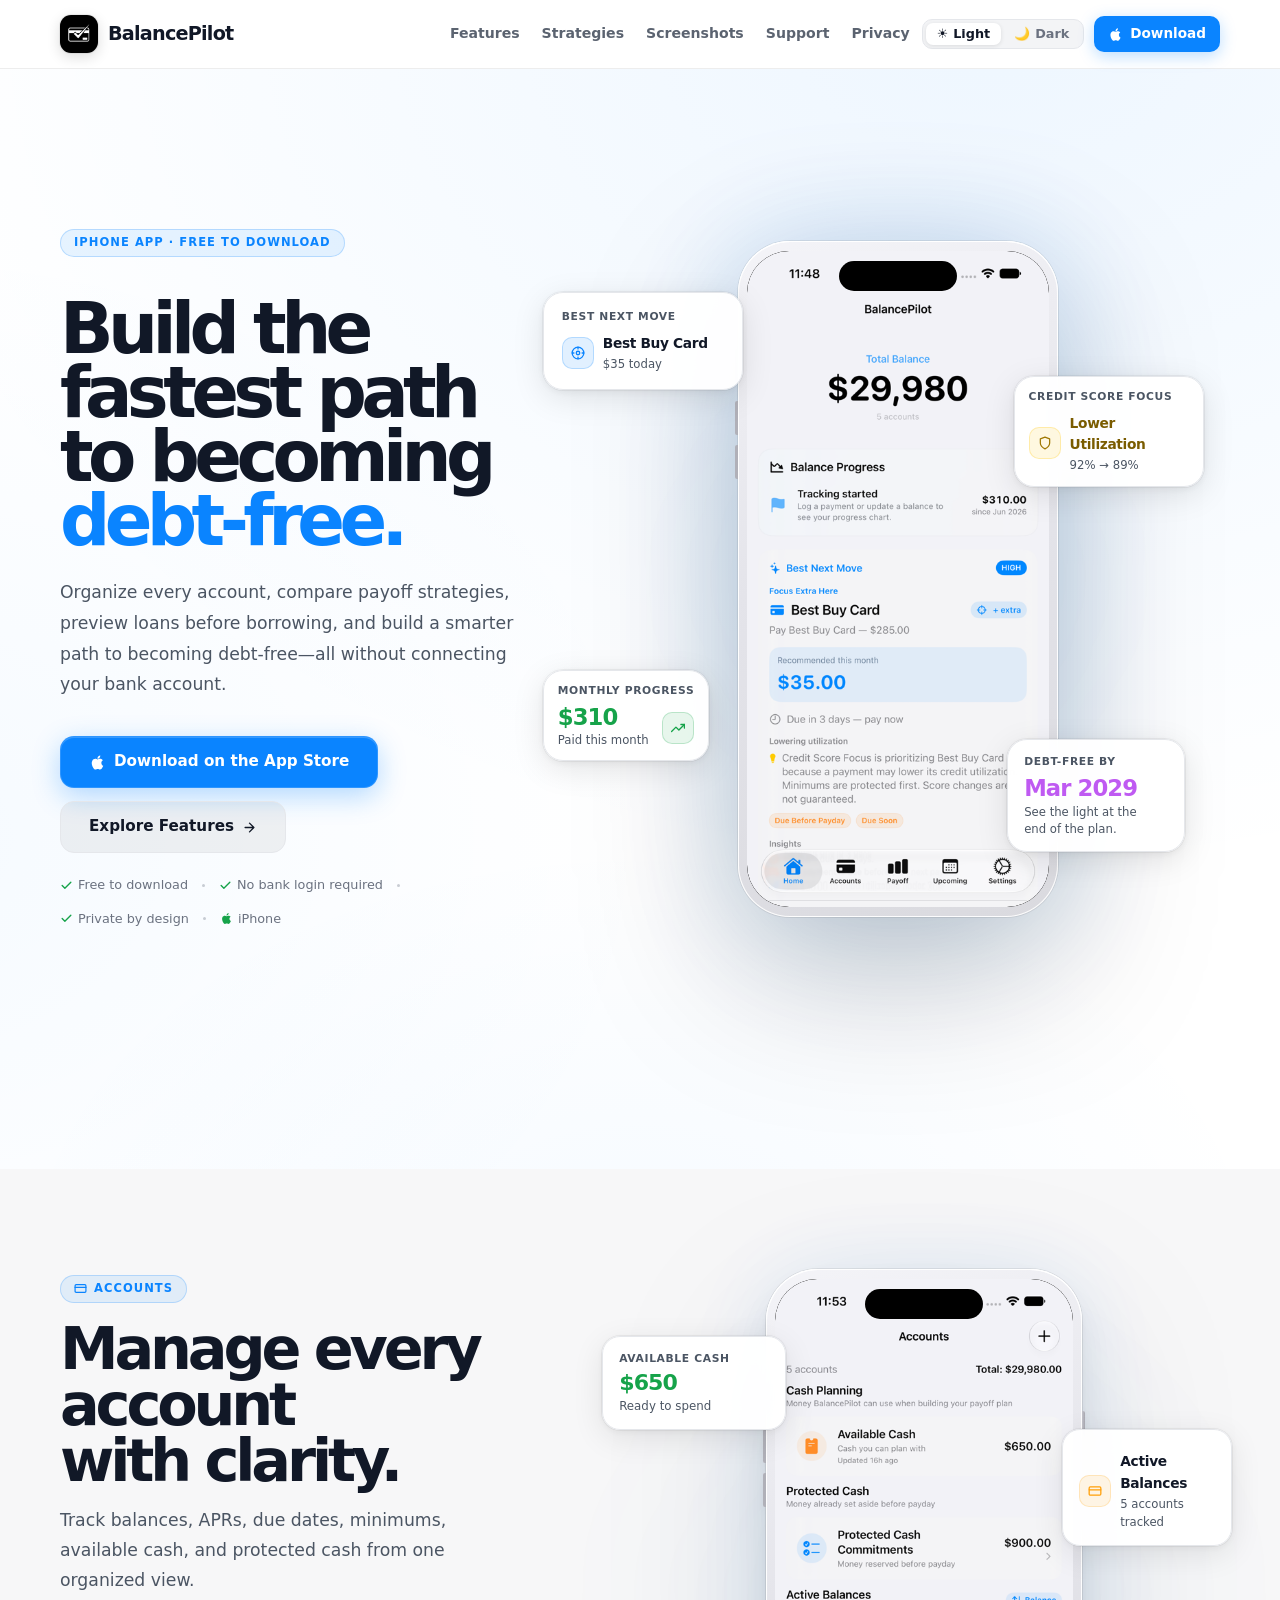
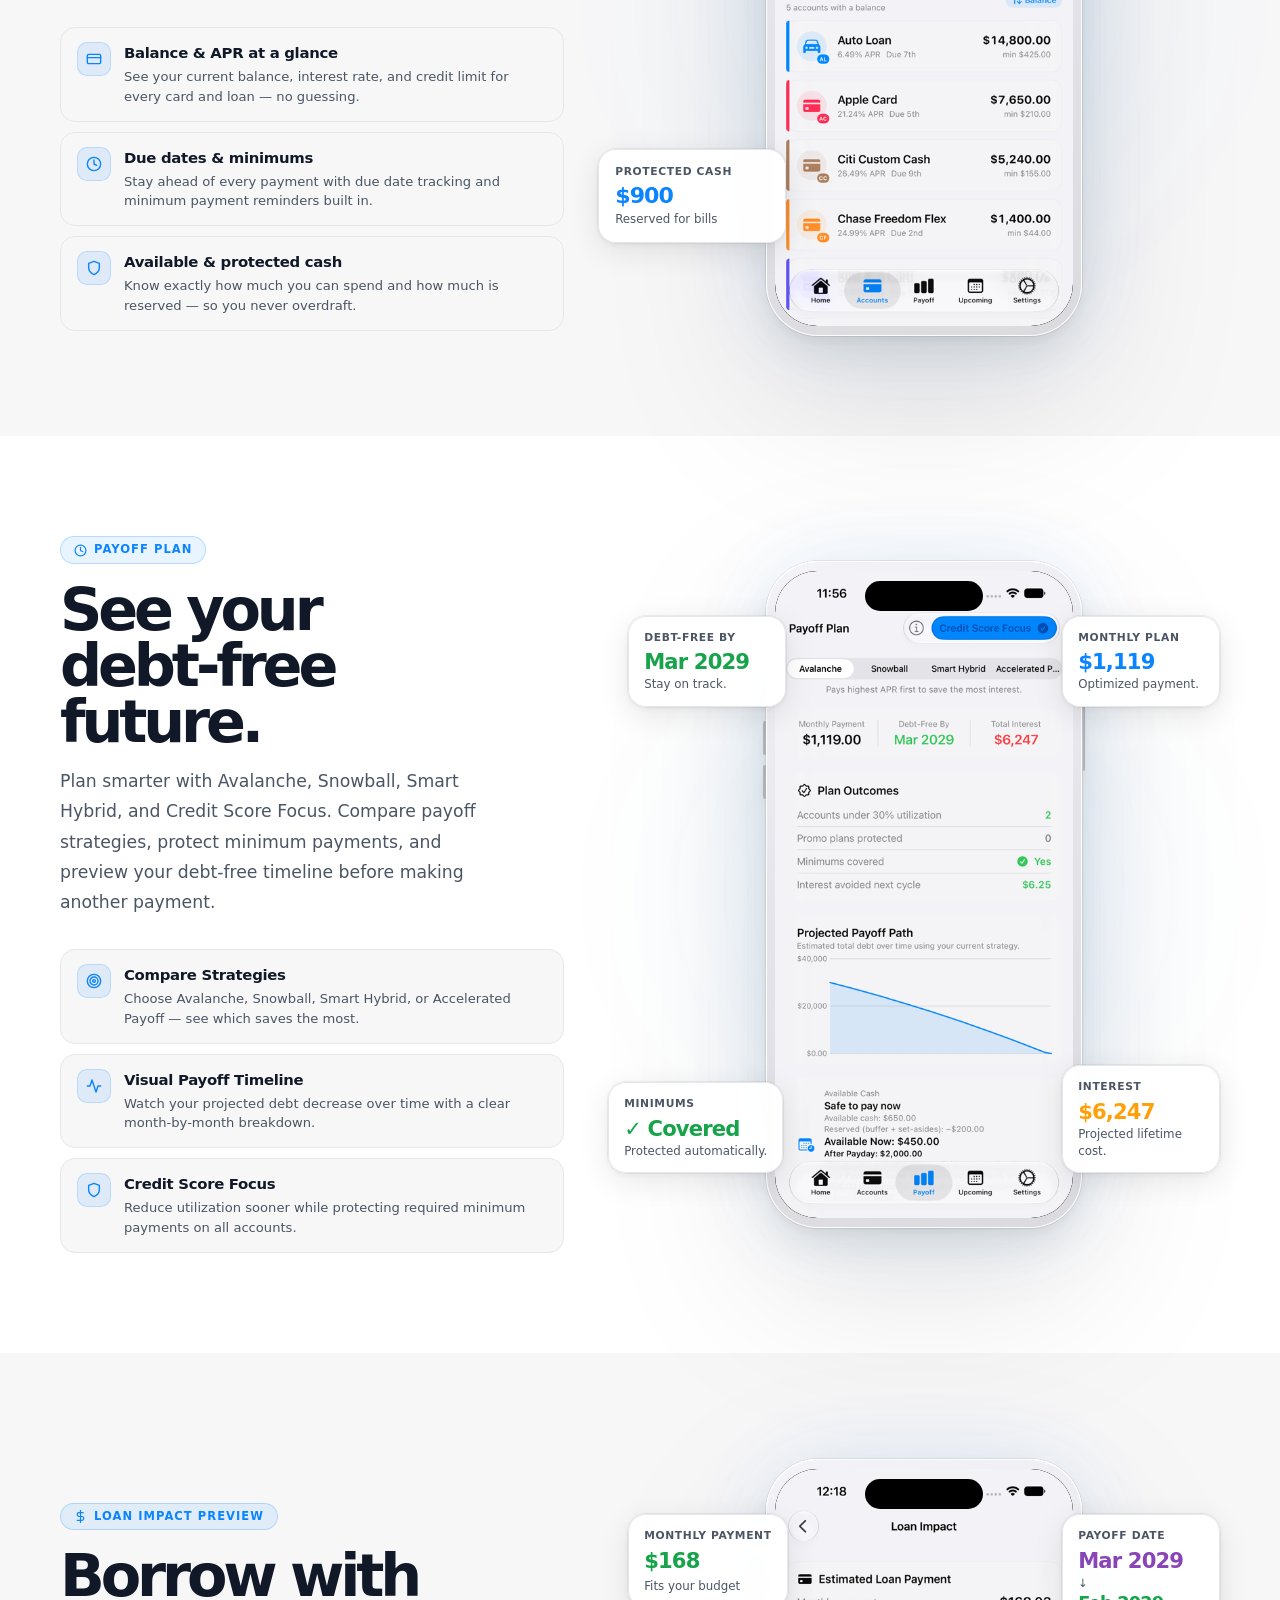
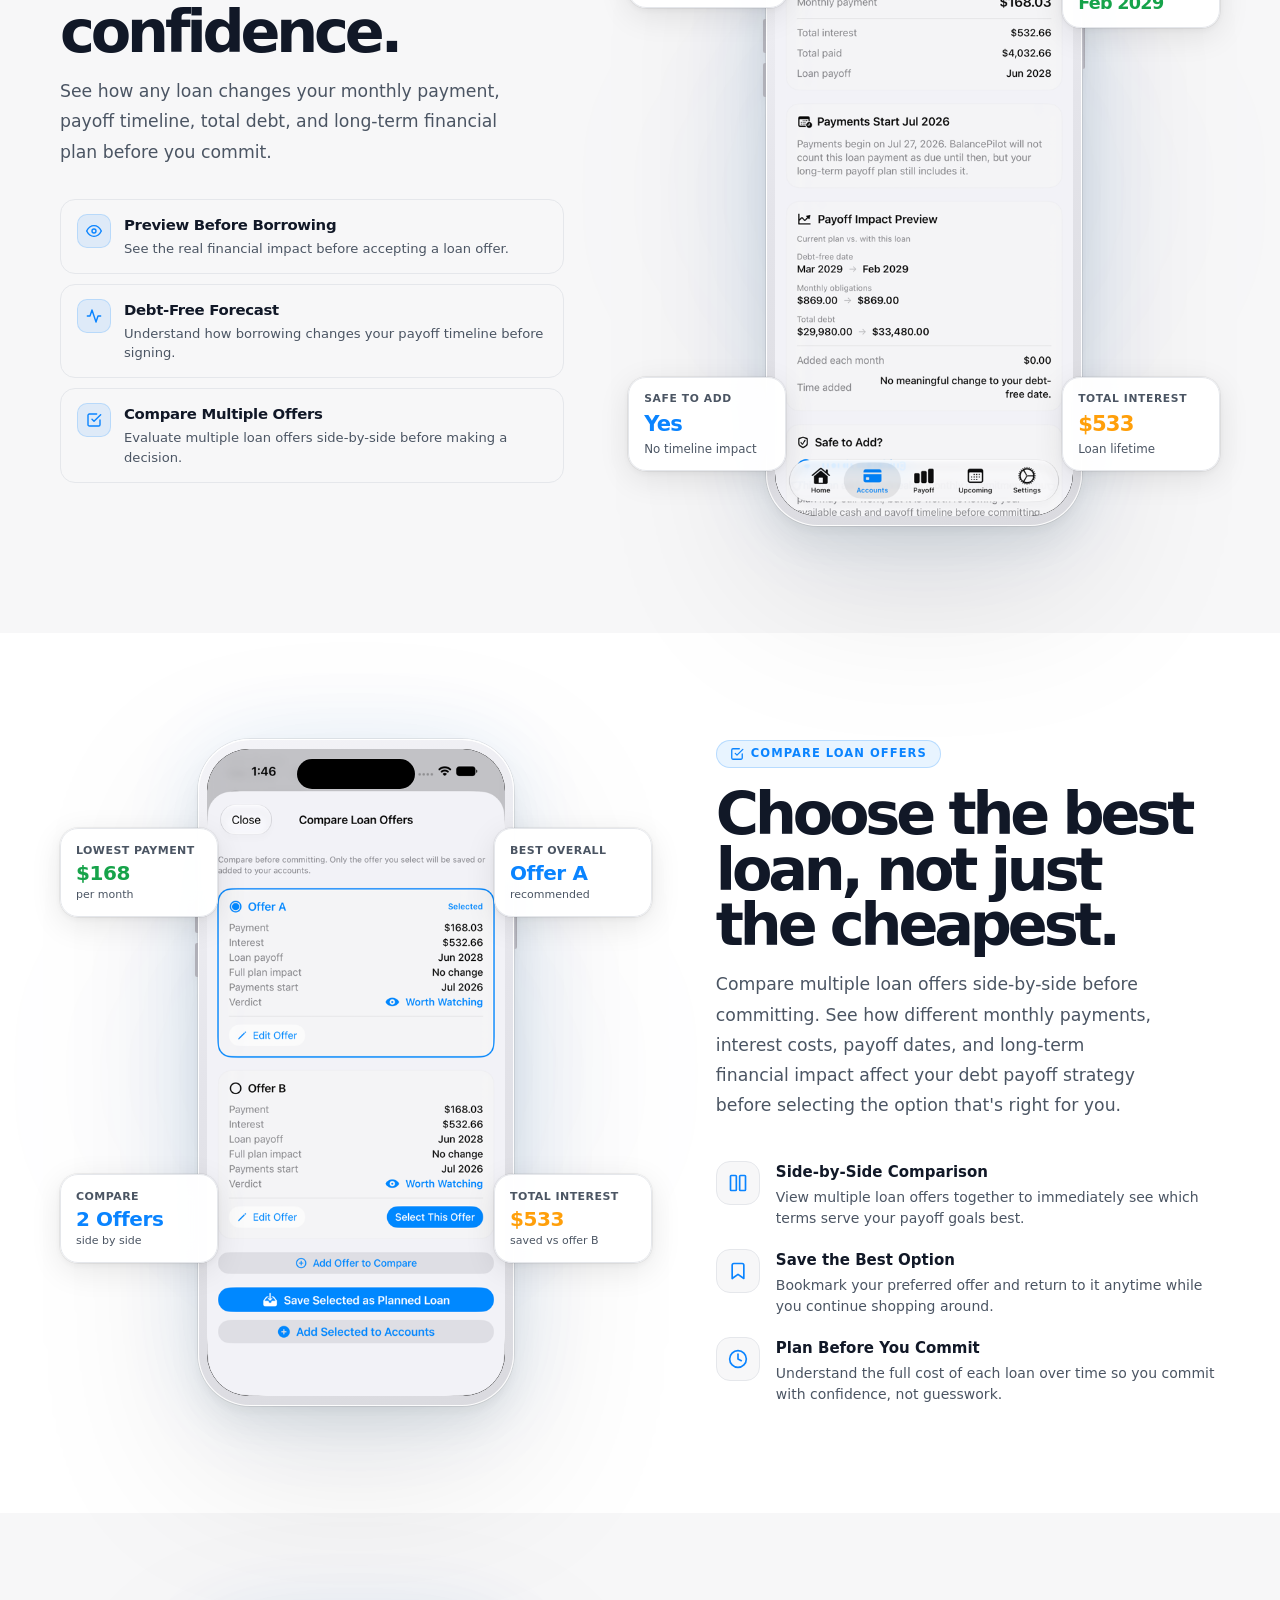
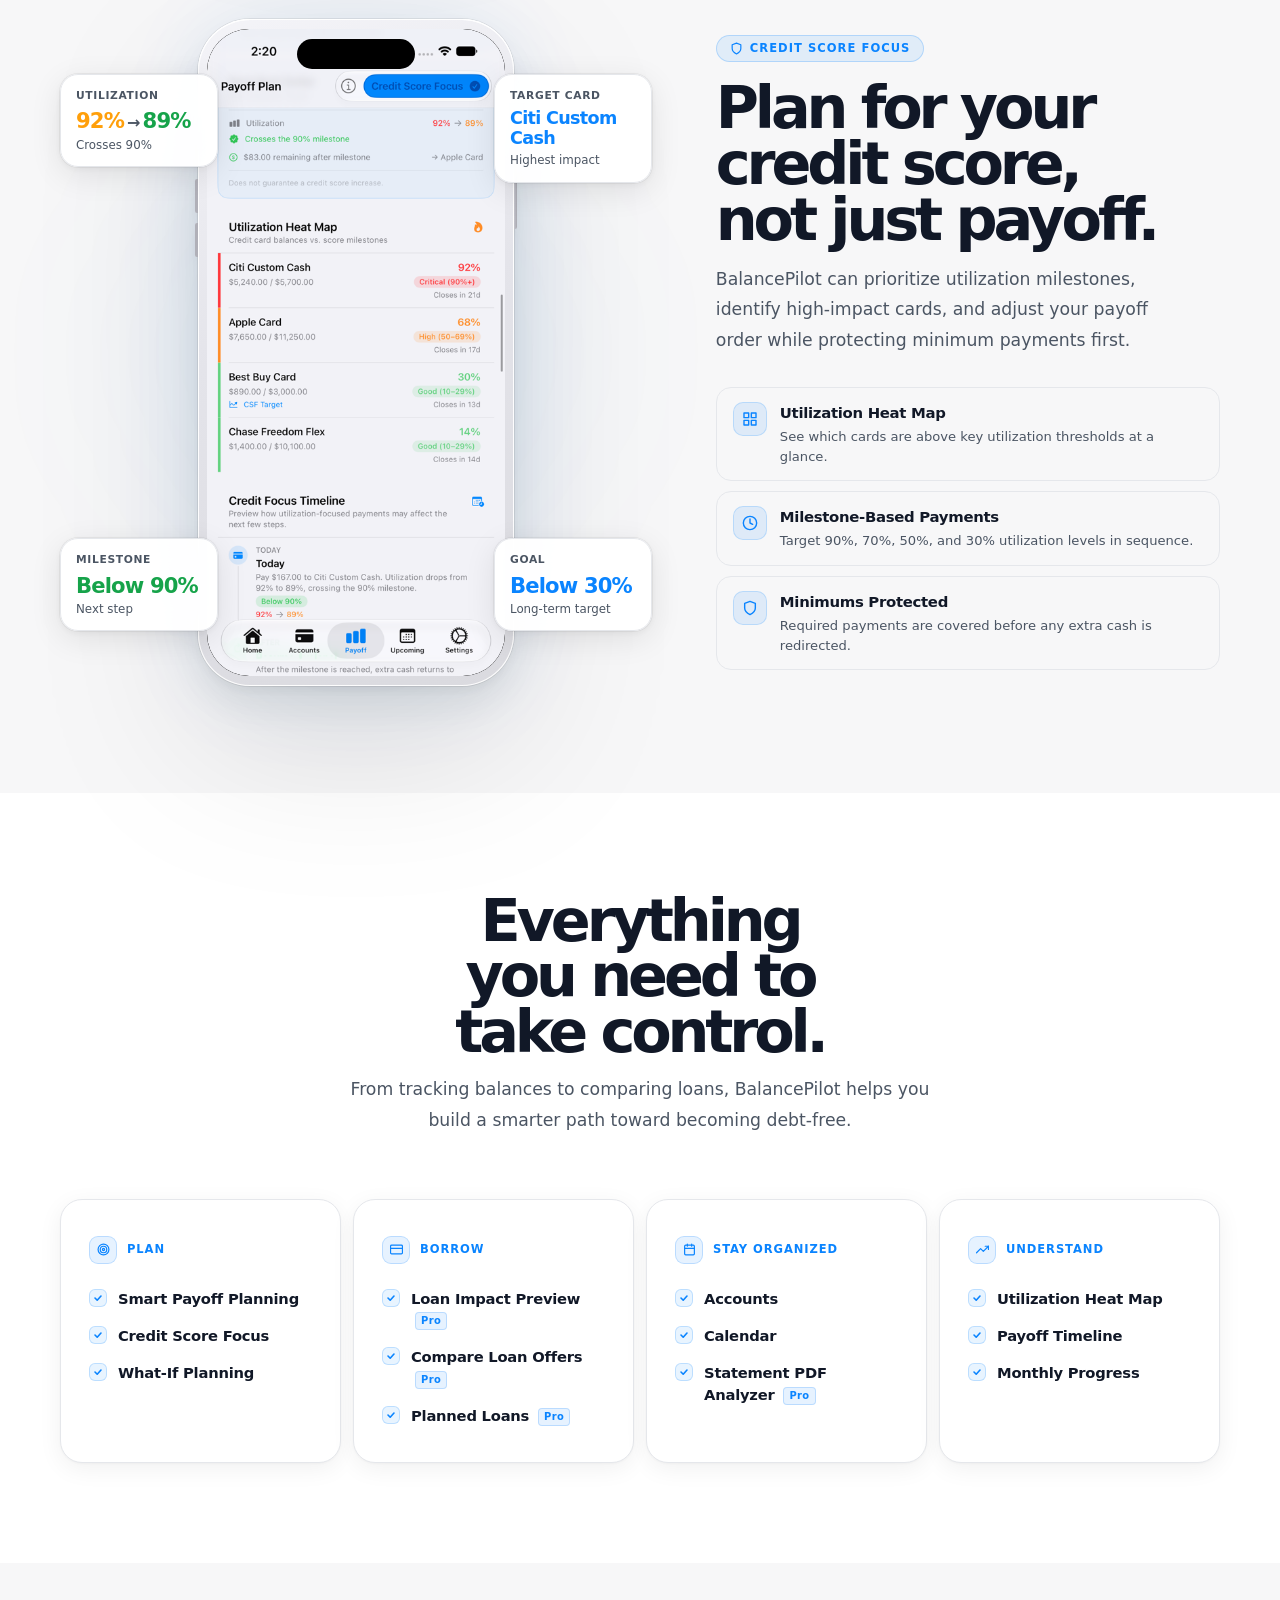
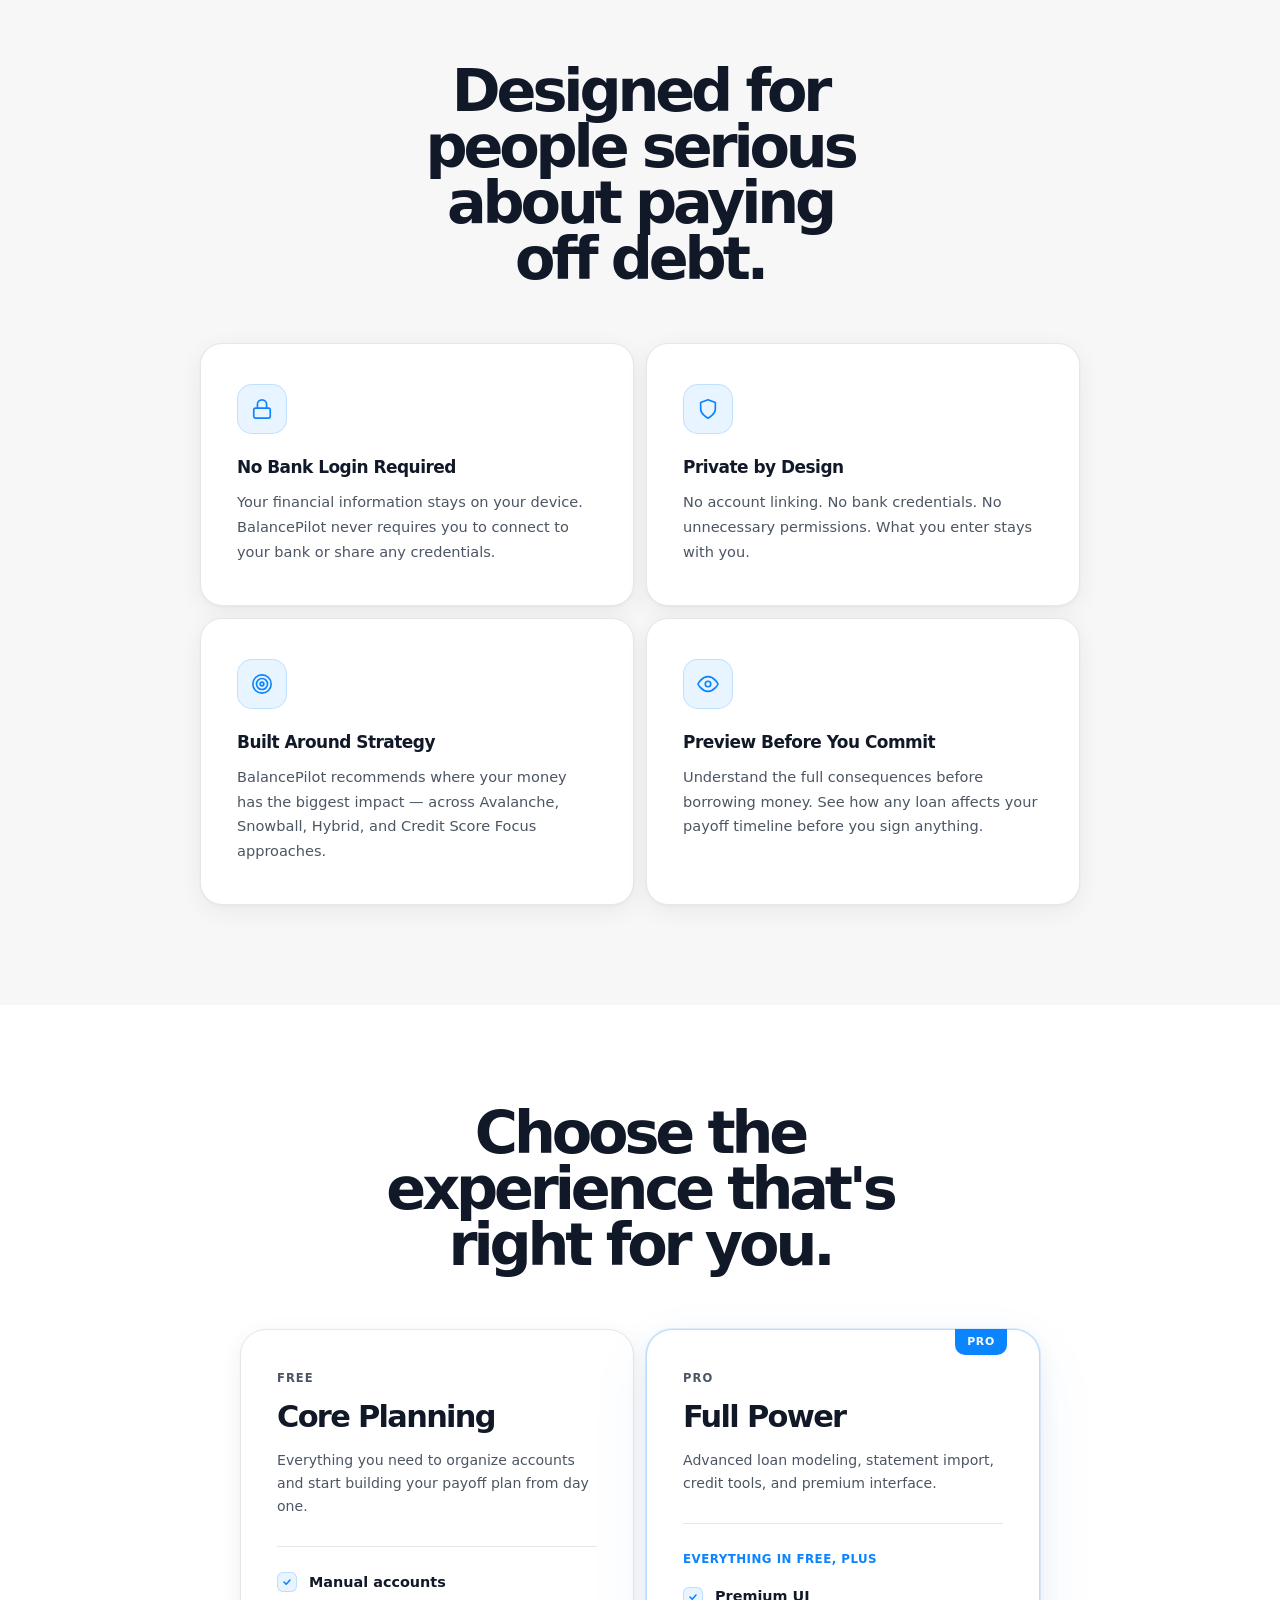
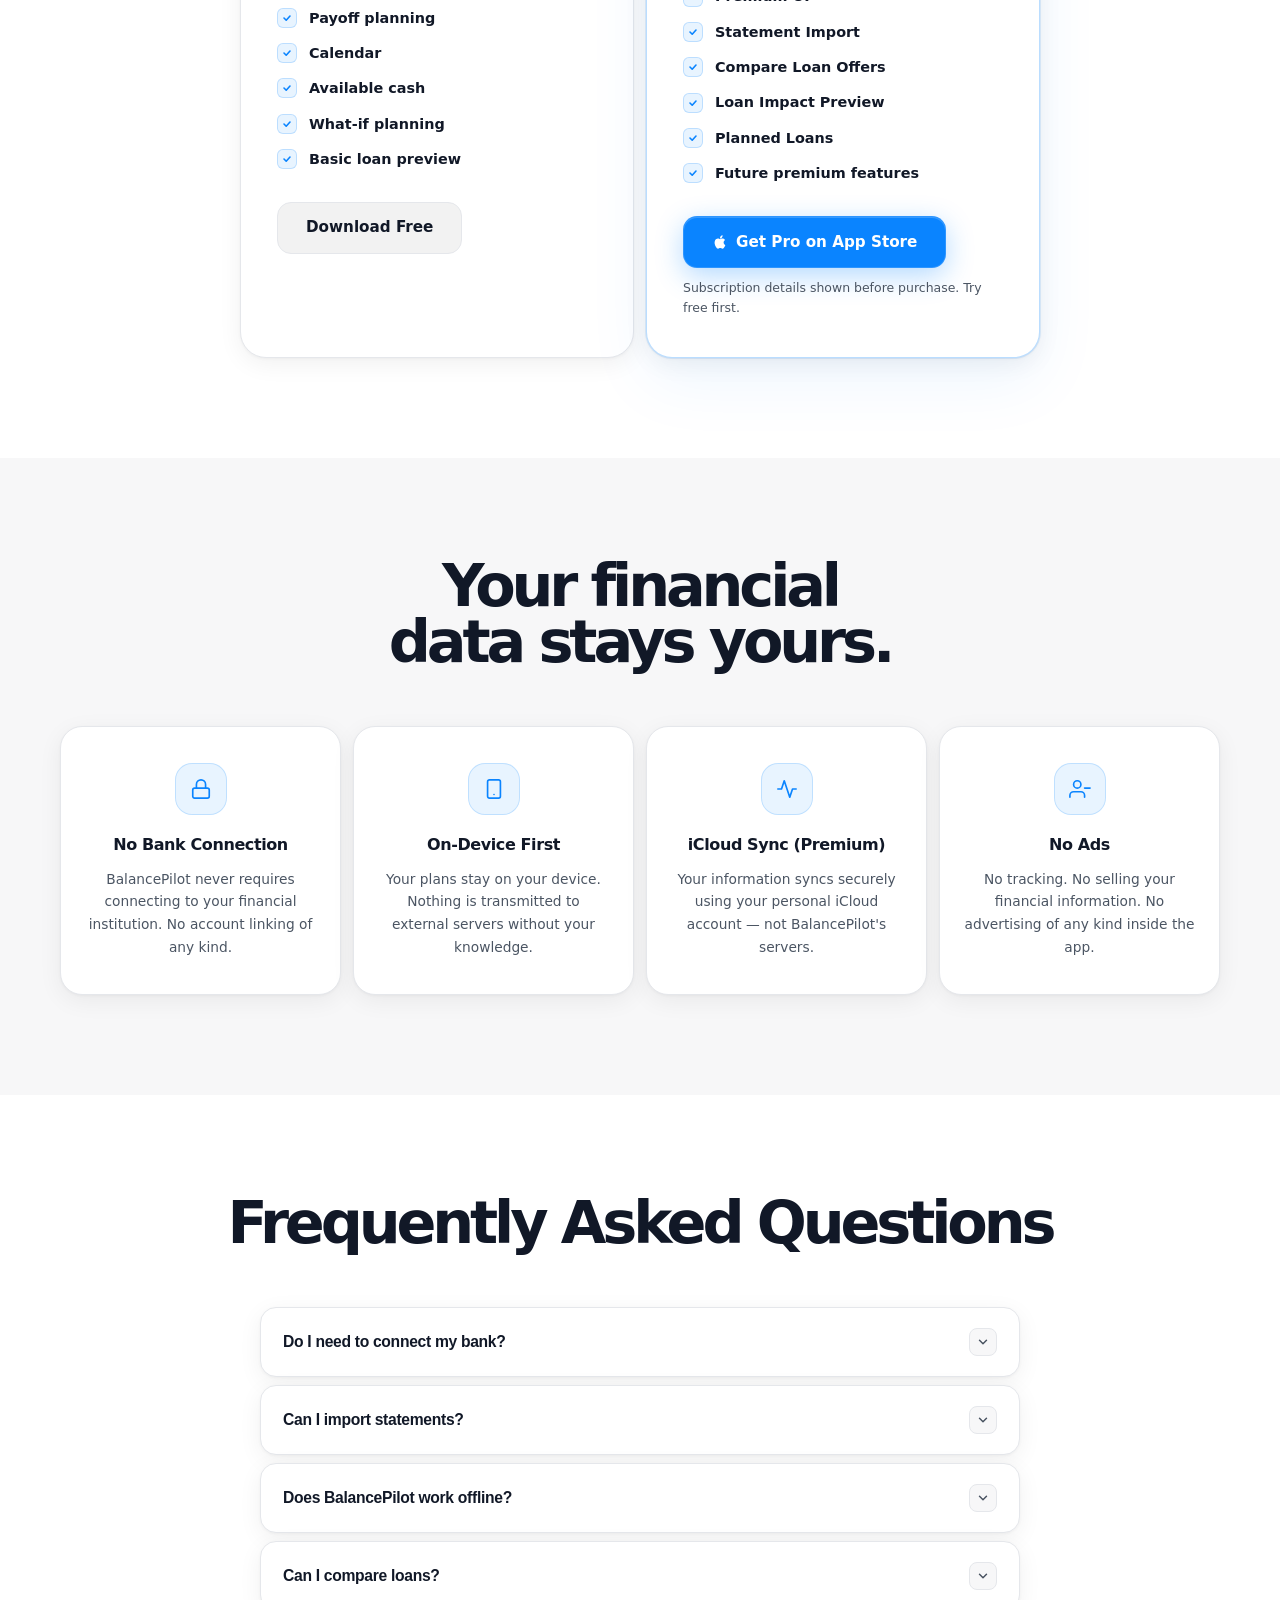
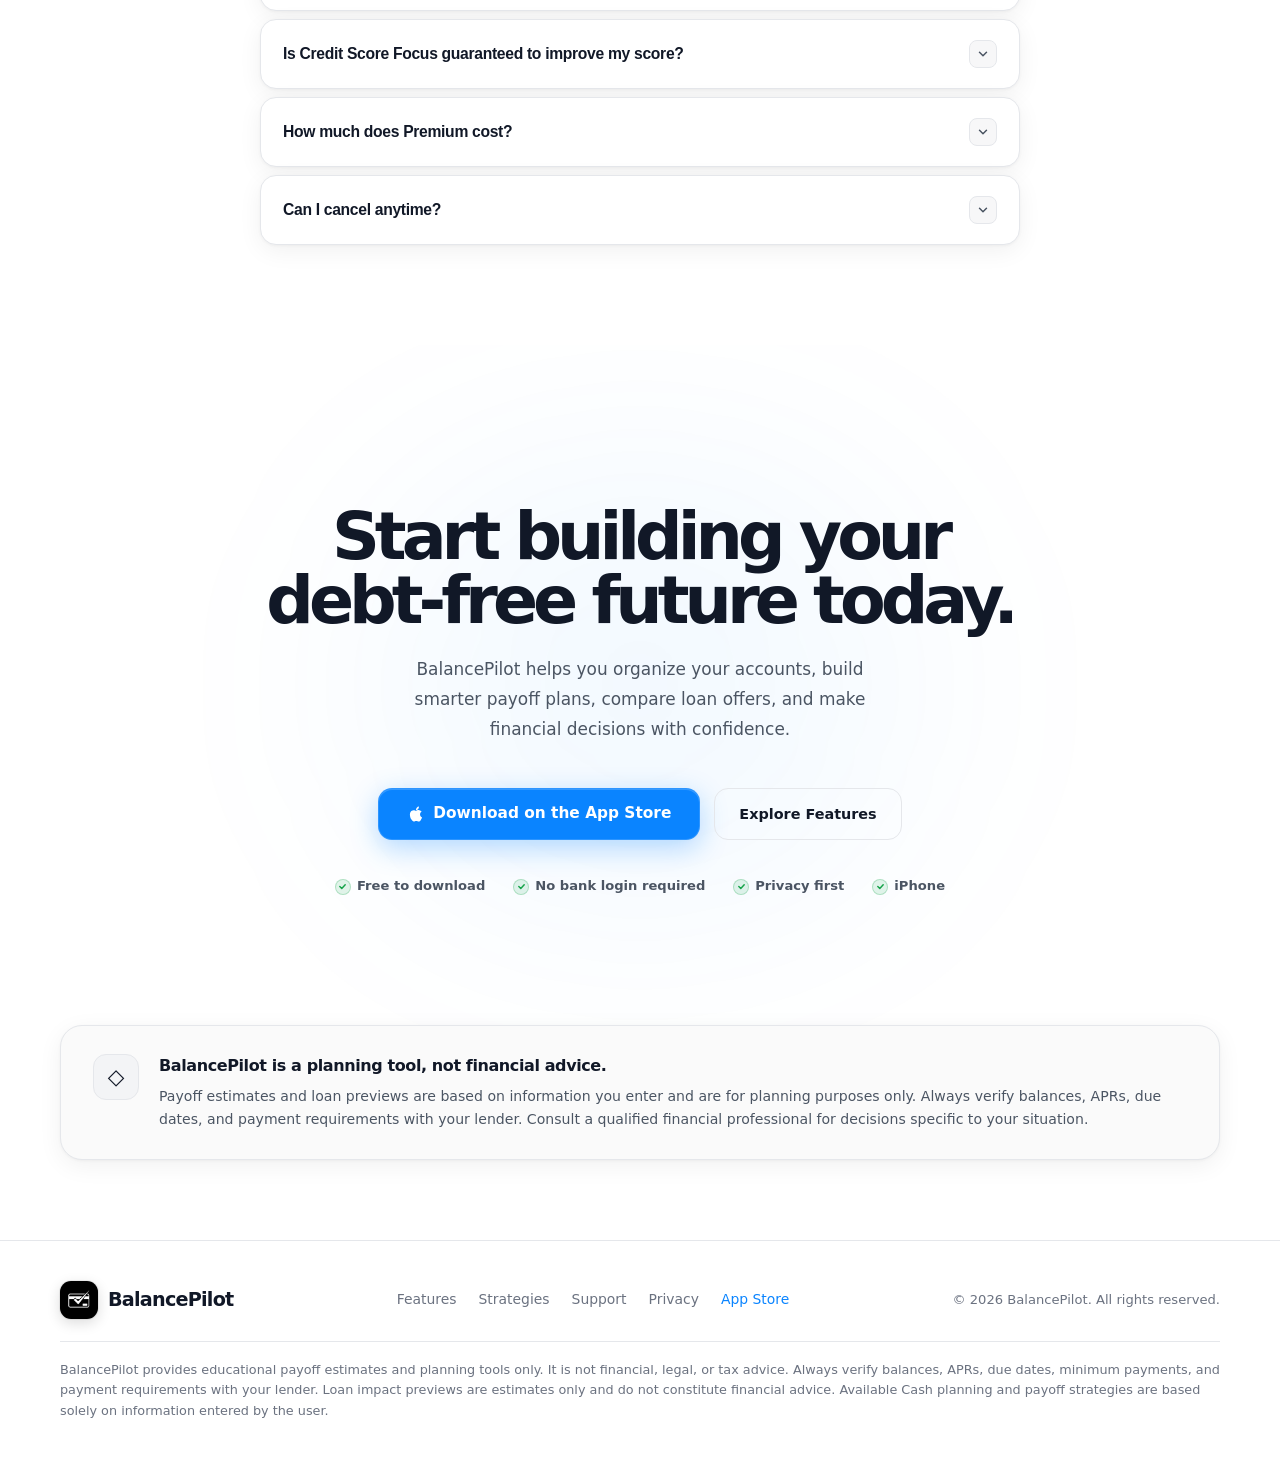
==== commit 7a039c33: "fix: rename Statement Import to Statement PDF Analyzer in feature grid" ====
--- a/index.html
+++ b/index.html
@@ -2049,7 +2049,7 @@
           </div>
           <div class="pfeat-item">
             <div class="pfeat-check" aria-hidden="true"><svg width="10" height="10" viewBox="0 0 10 10" fill="none"><path d="M2 5l2.2 2.2L8 3" stroke="currentColor" stroke-width="1.6" stroke-linecap="round" stroke-linejoin="round"/></svg></div>
-            <span class="pfeat-name">Statement Import <span class="pfeat-badge-pro">Pro</span></span>
+            <span class="pfeat-name">Statement PDF Analyzer <span class="pfeat-badge-pro">Pro</span></span>
           </div>
         </div>
       </div>
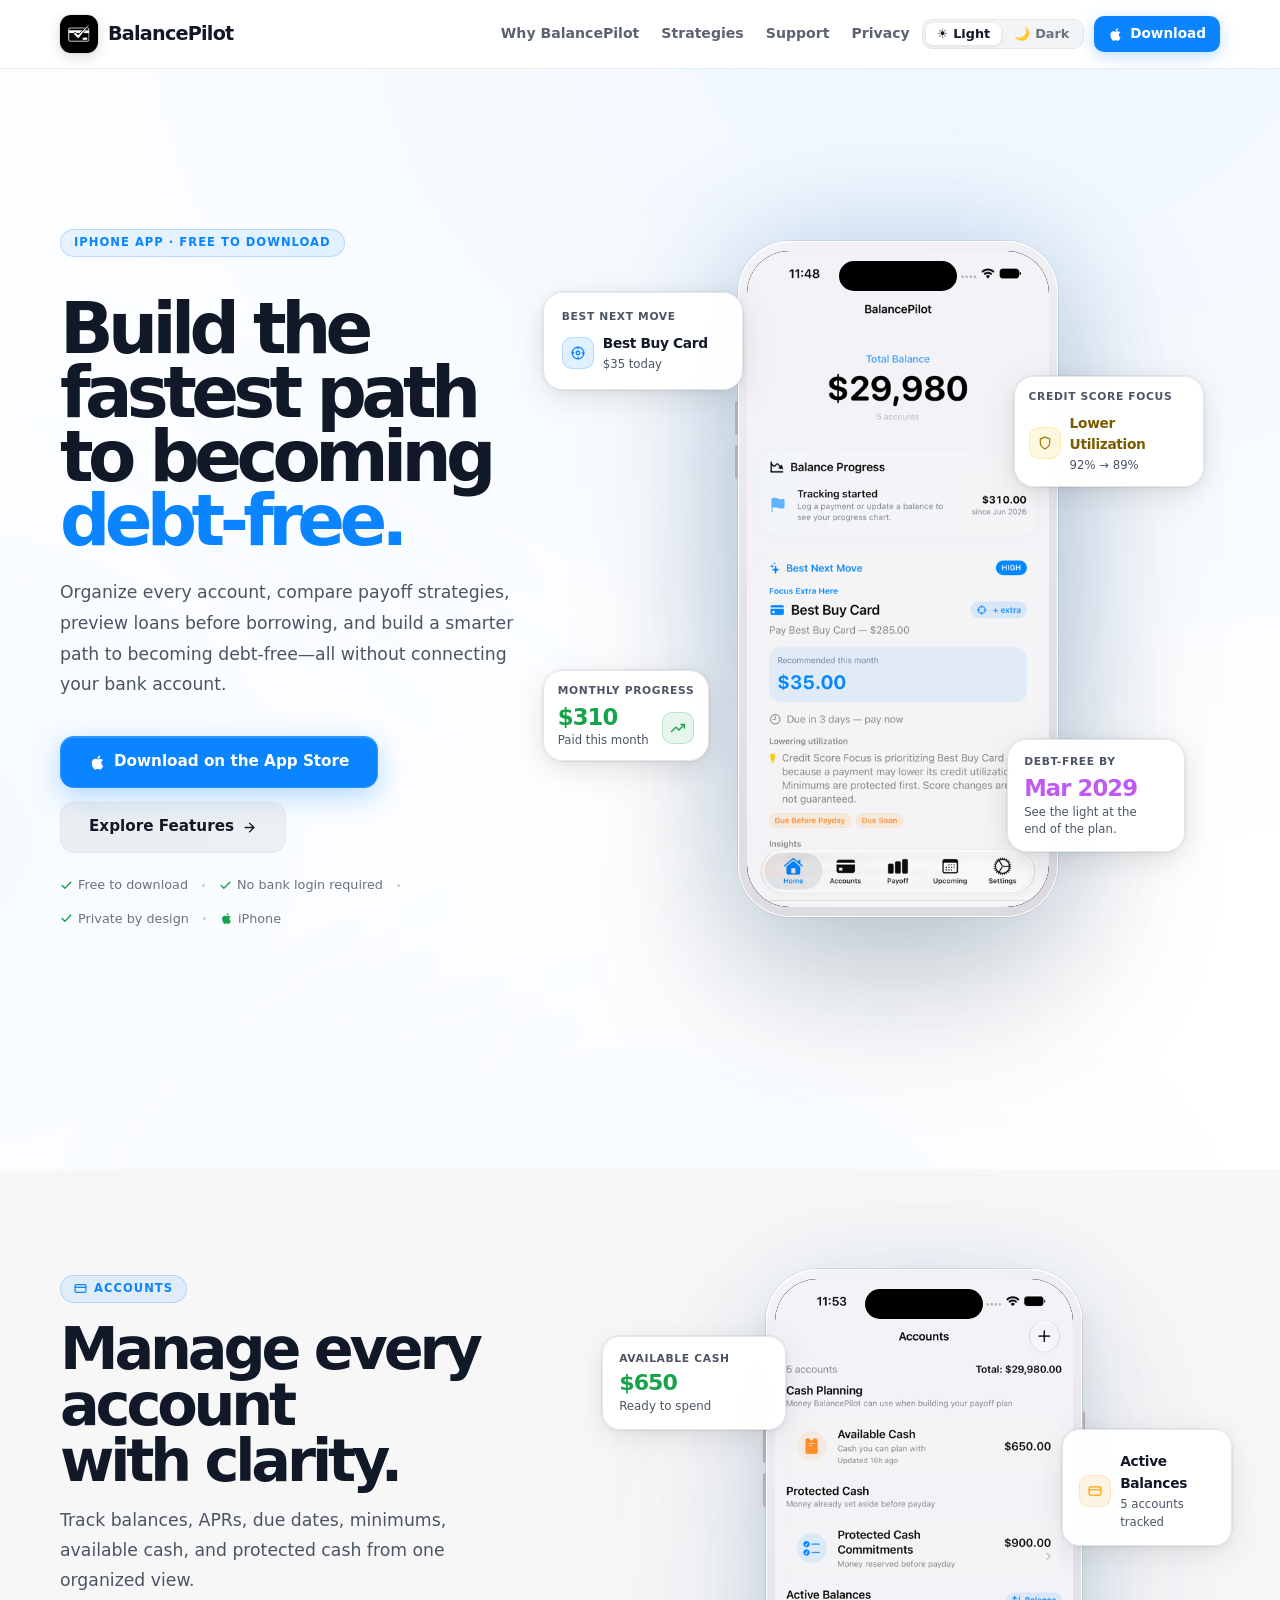
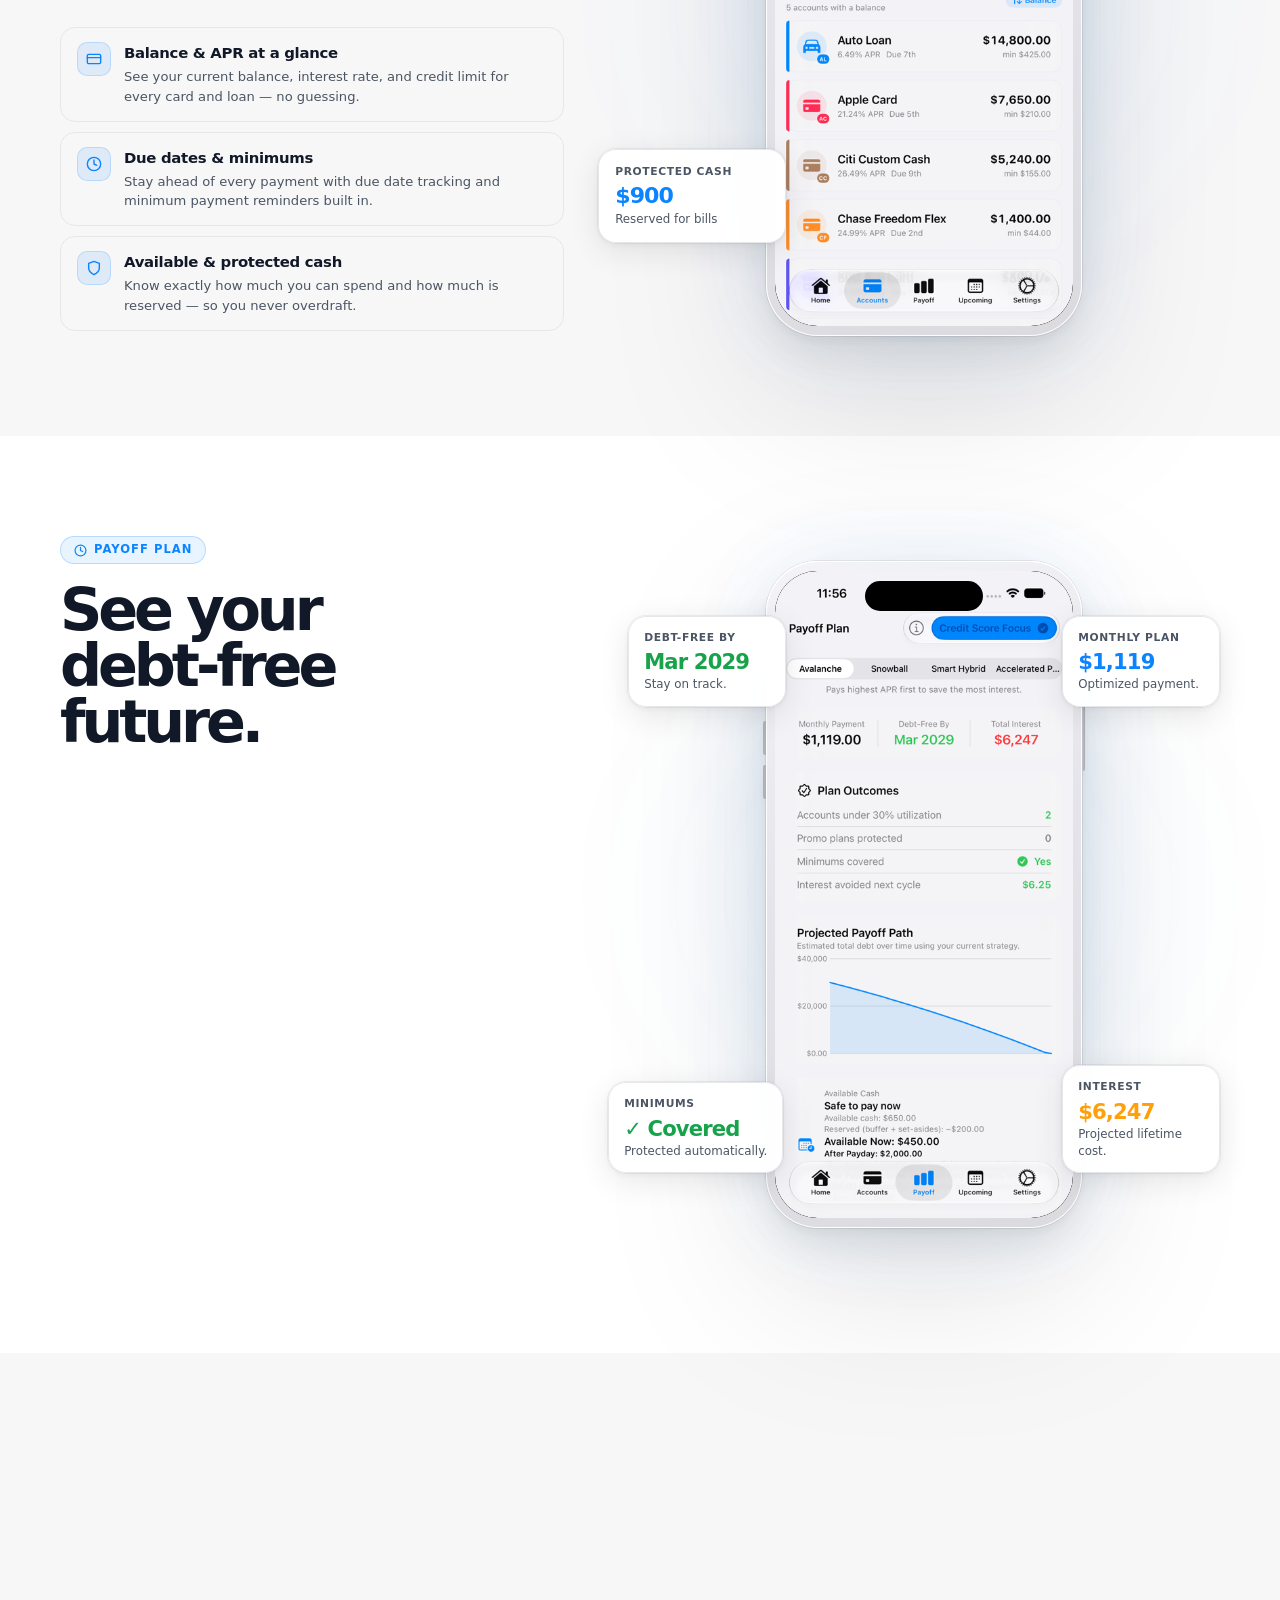
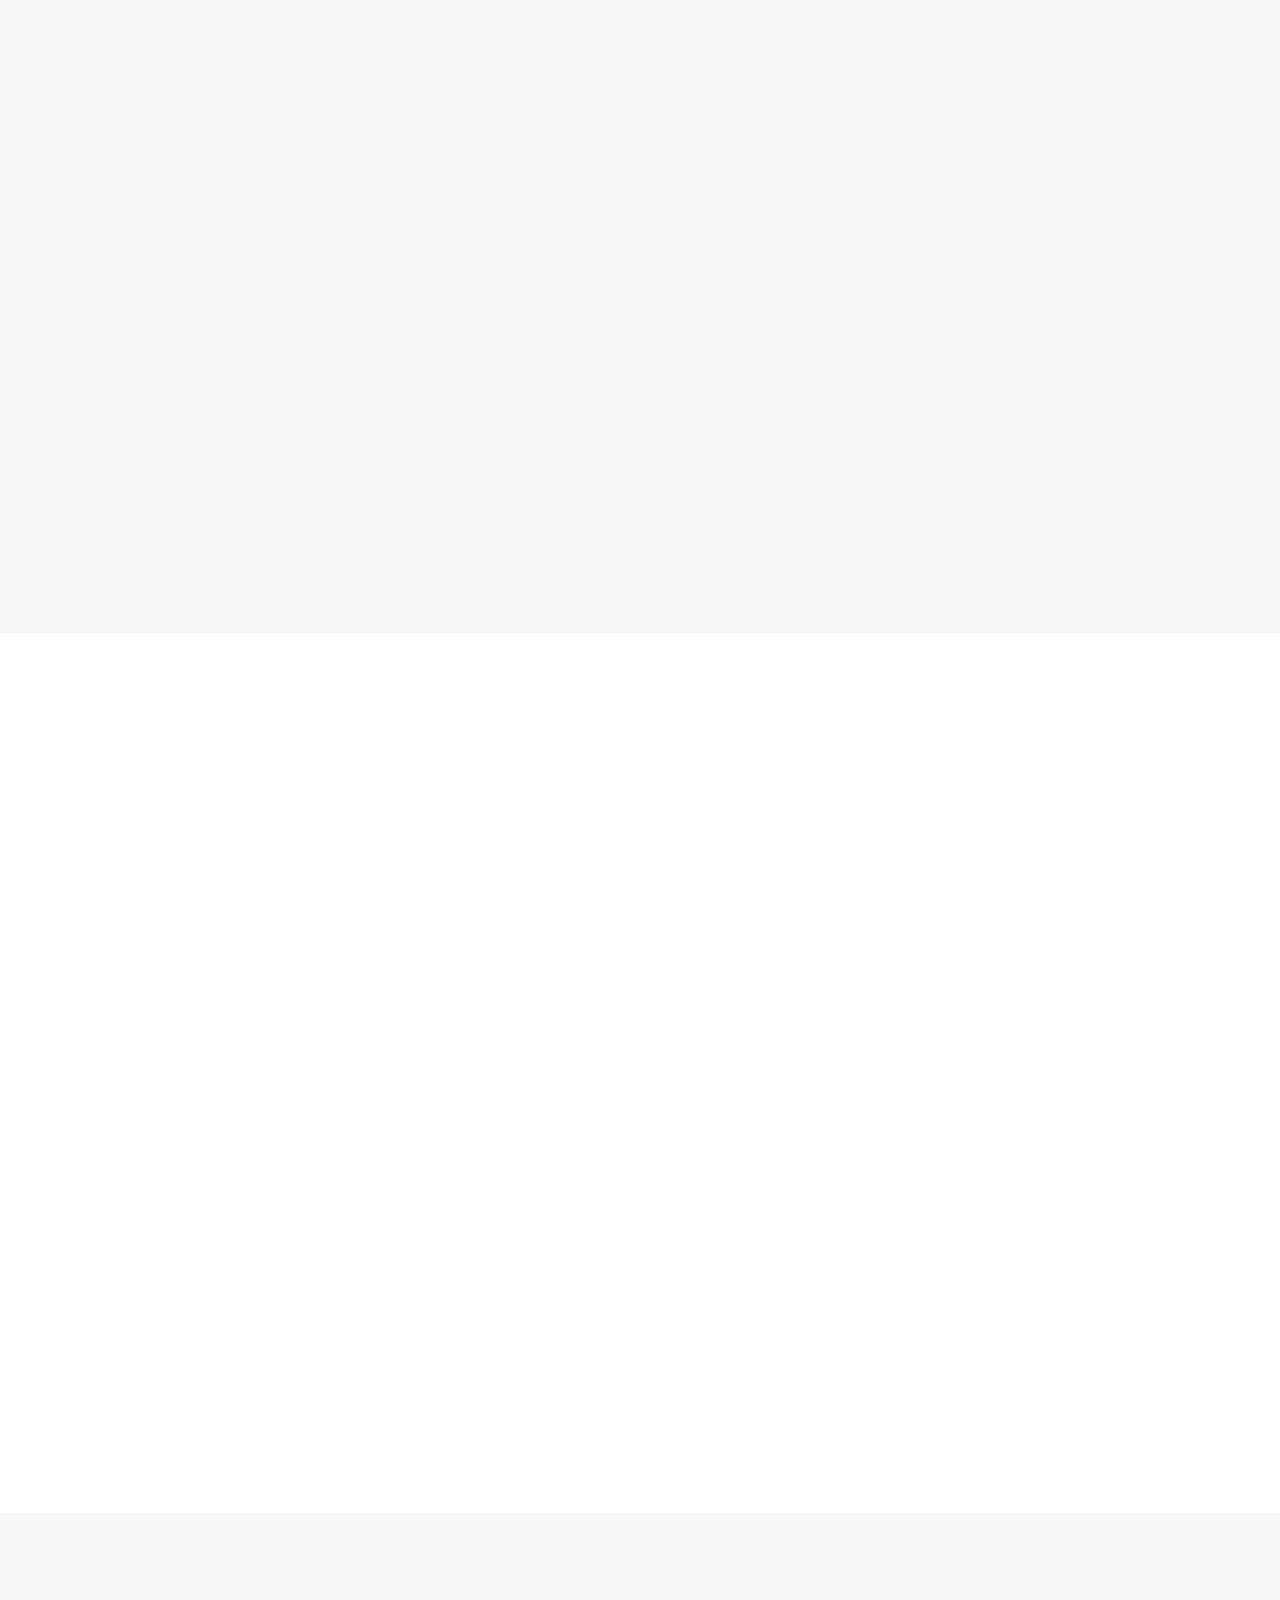
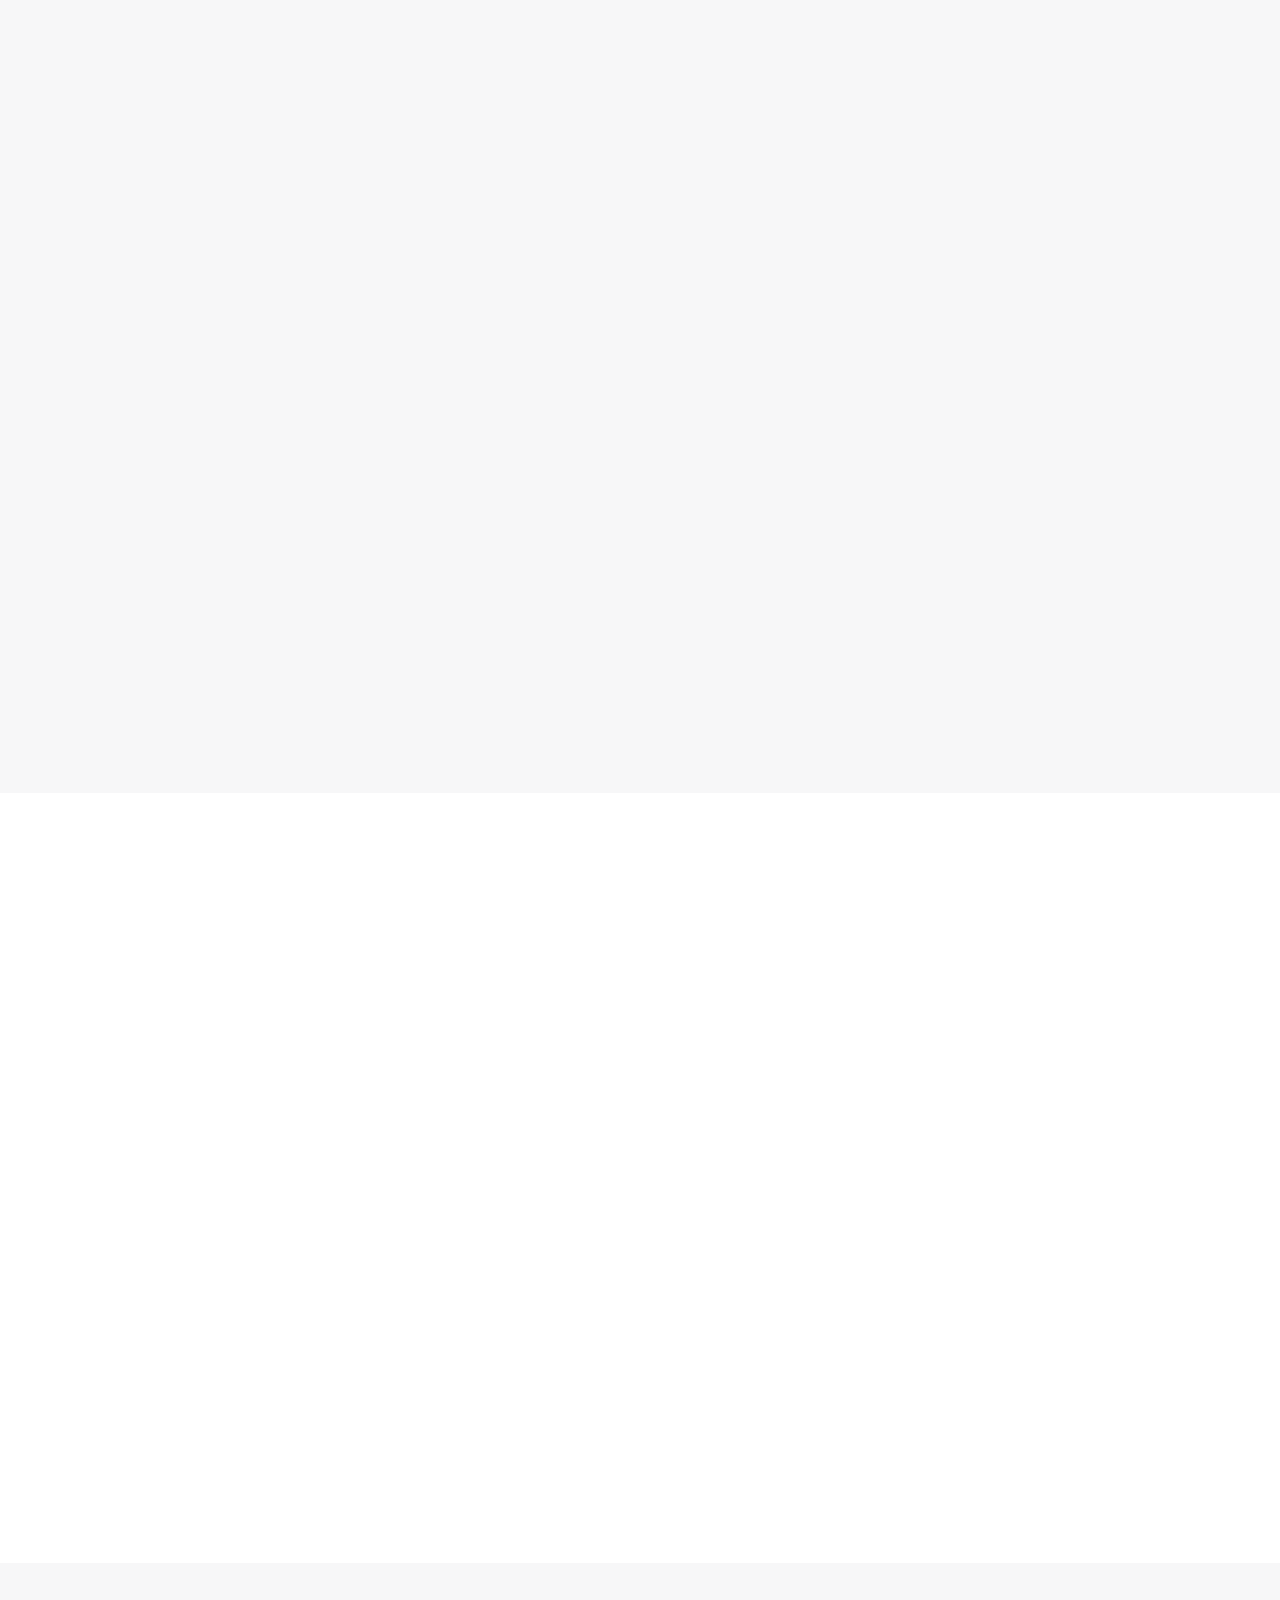
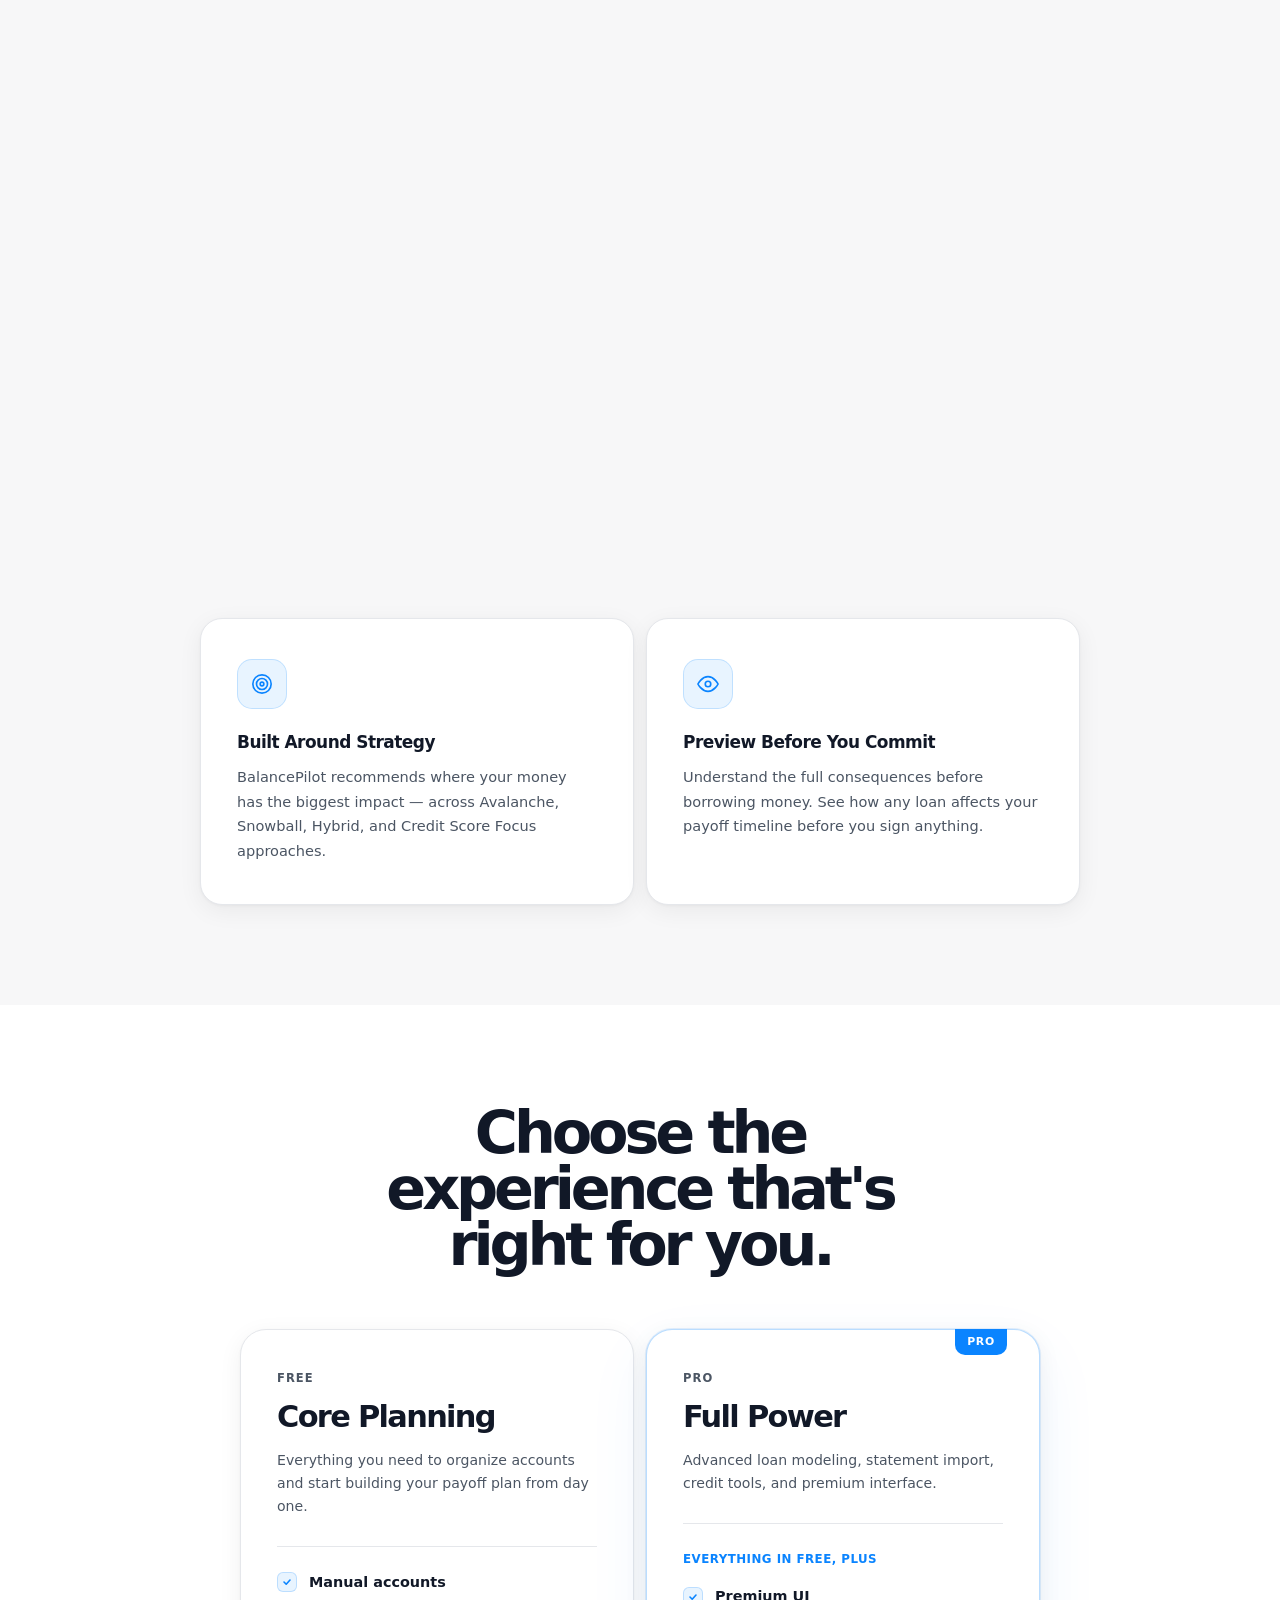
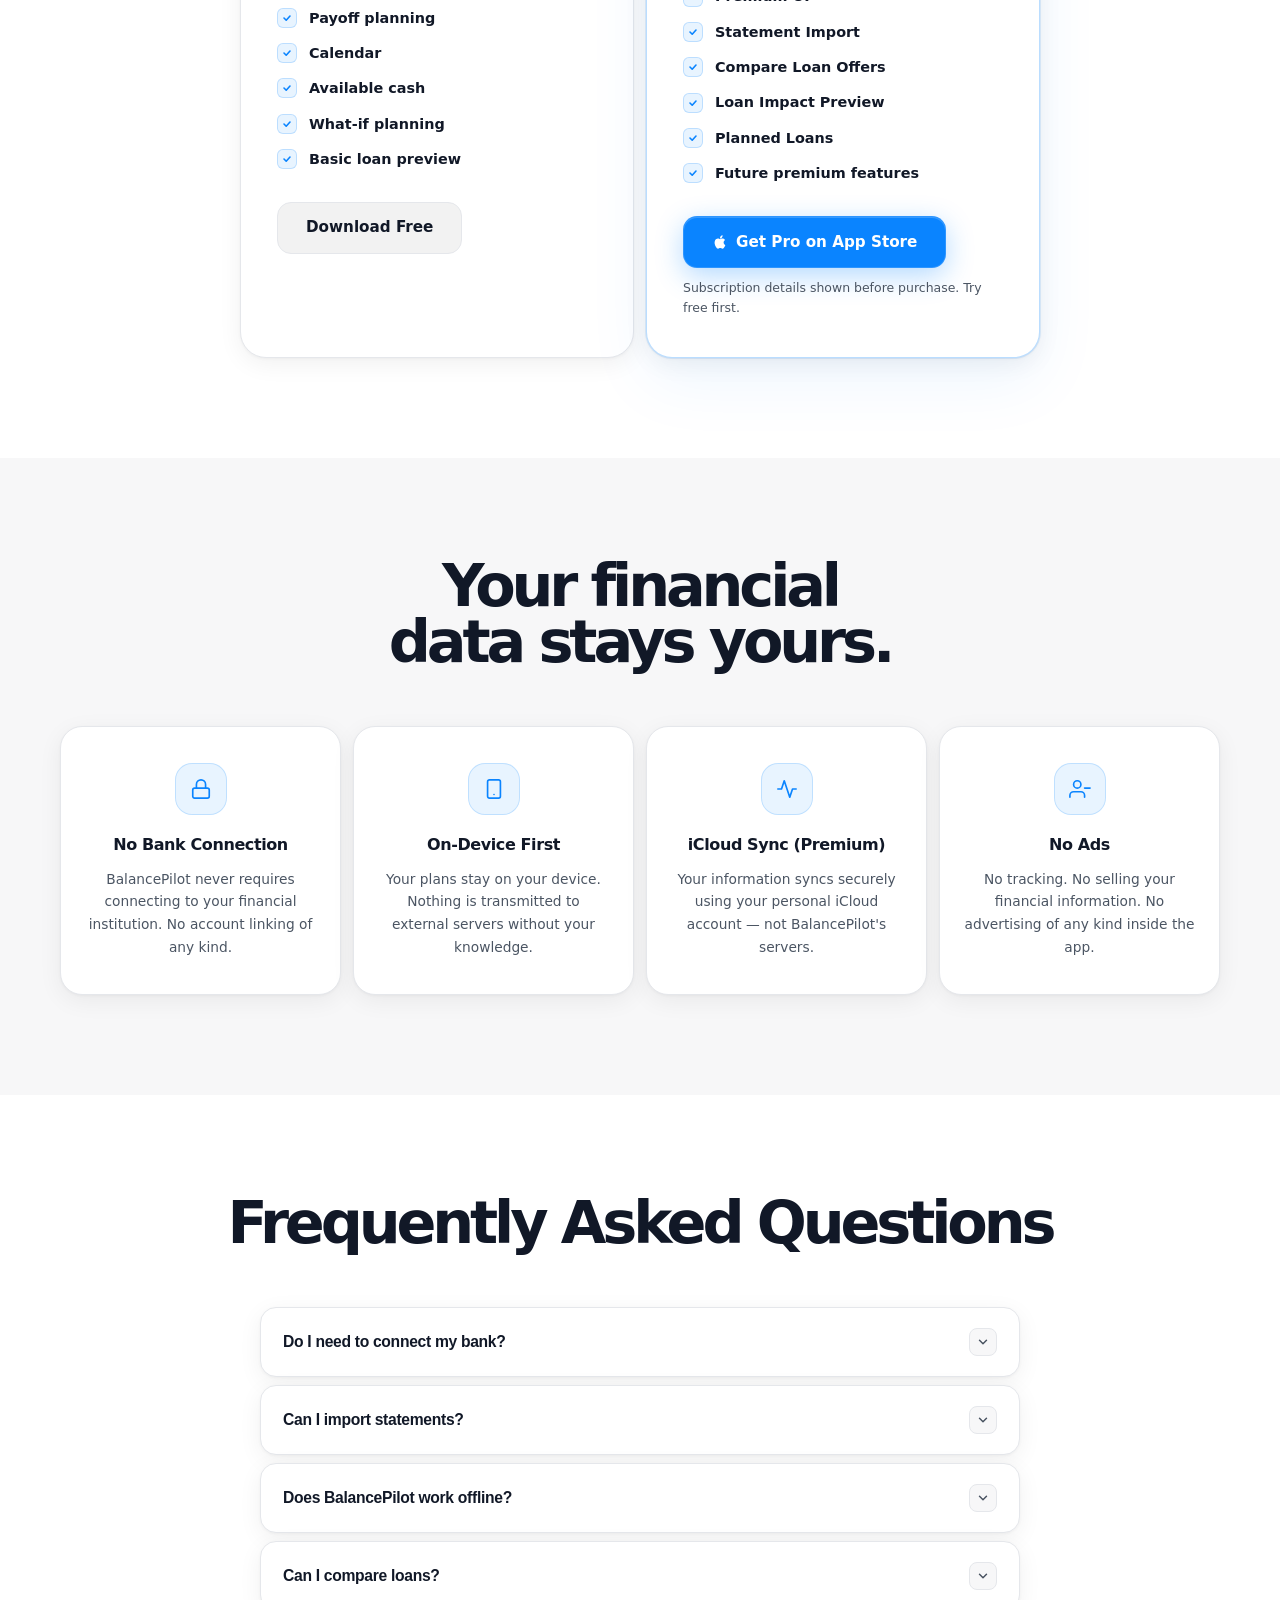
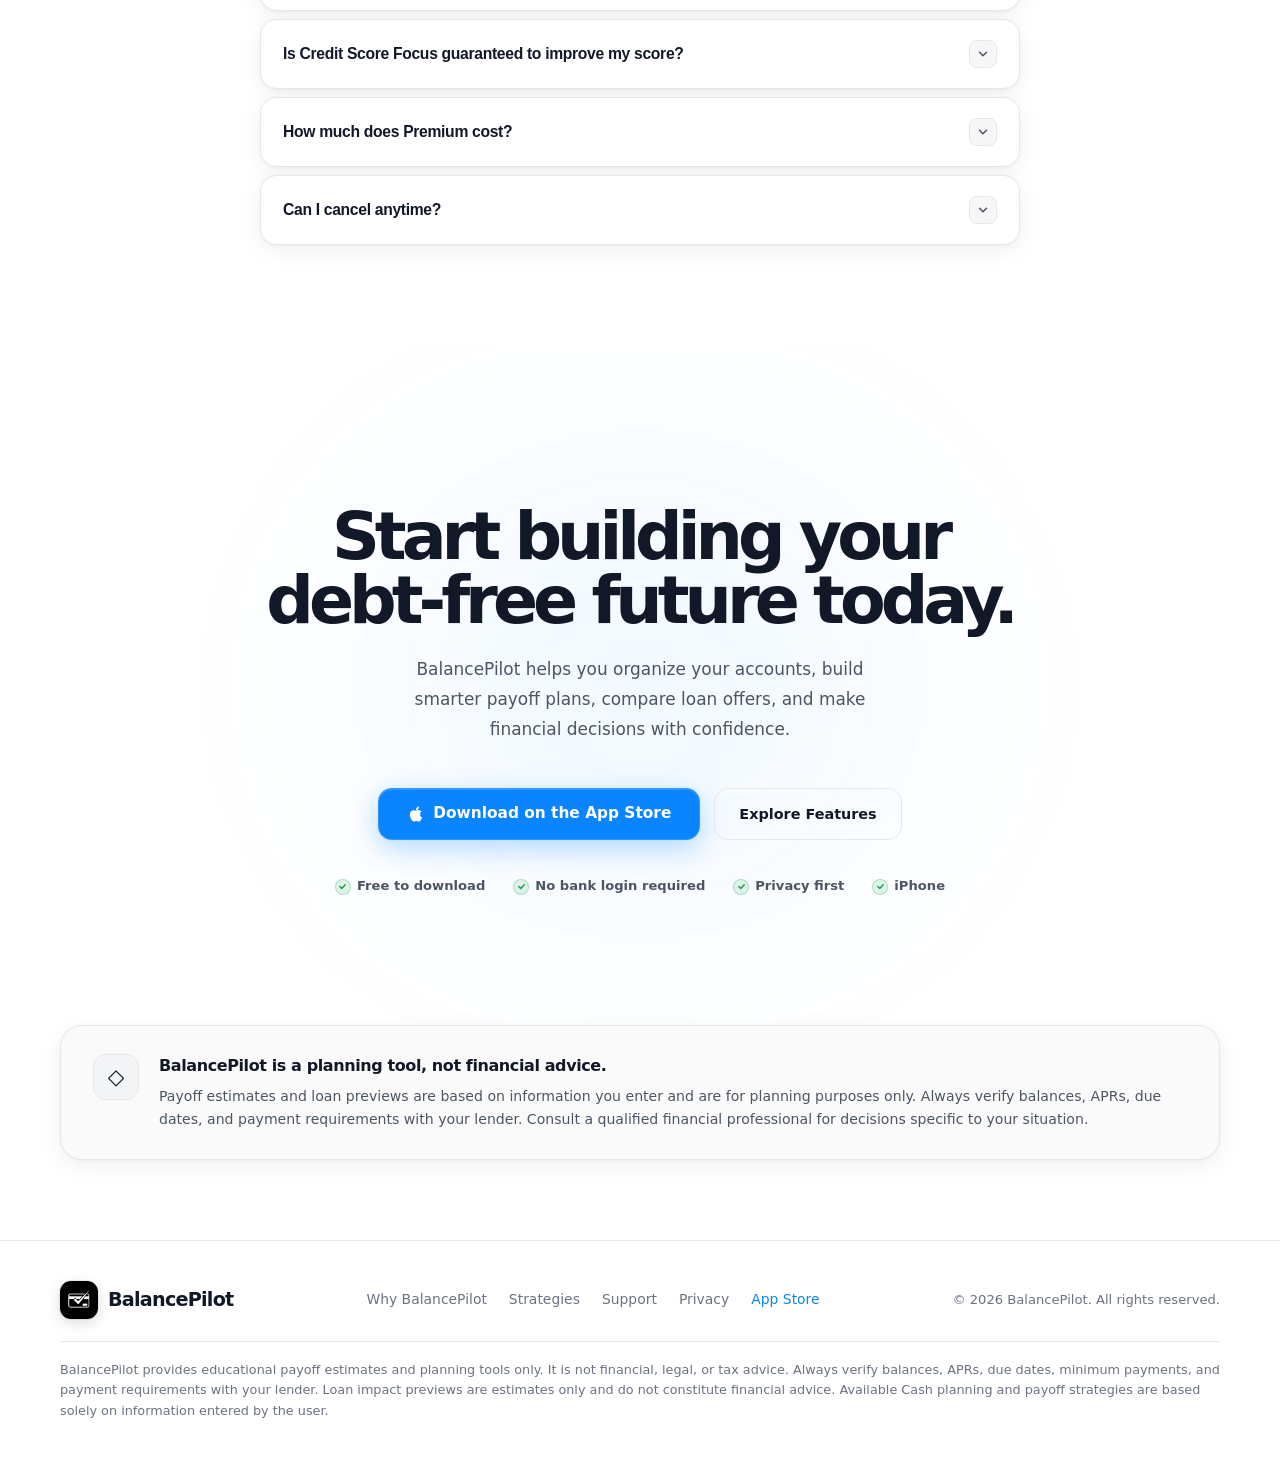
==== commit 4f94a3a7: "Modernize nav across all pages: Why BalancePilot, remove Screenshots - Rename 'Features' → 'Why Bala" ====
--- a/index.html
+++ b/index.html
@@ -1354,9 +1354,8 @@
       <span>BalancePilot</span>
     </a>
     <nav class="links" aria-label="Main navigation">
-      <a href="#features">Features</a>
+      <a href="#accounts" aria-current="page">Why BalancePilot</a>
       <a href="strategies.html">Strategies</a>
-      <a href="#screenshots">Screenshots</a>
       <a href="support.html">Support</a>
       <a href="privacy.html">Privacy</a>
       <div class="theme-switch" aria-label="Color theme">
@@ -1373,9 +1372,8 @@
     </button>
   </div>
   <div class="mobile-menu" id="mobileMenu" hidden>
-    <a href="#features">Features</a>
+    <a href="#accounts" aria-current="page">Why BalancePilot</a>
     <a href="strategies.html">Strategies</a>
-    <a href="#screenshots">Screenshots</a>
     <a href="support.html">Support</a>
     <a href="privacy.html">Privacy</a>
     <a class="mob-menu-dl" href="https://apps.apple.com/app/balancepilot/id6763011325">Download on the App Store</a>
@@ -2350,7 +2348,7 @@
         <span>BalancePilot</span>
       </a>
       <div class="ft-links">
-        <a href="#features">Features</a>
+        <a href="#accounts">Why BalancePilot</a>
         <a href="strategies.html">Strategies</a>
         <a href="support.html">Support</a>
         <a href="privacy.html">Privacy</a>
